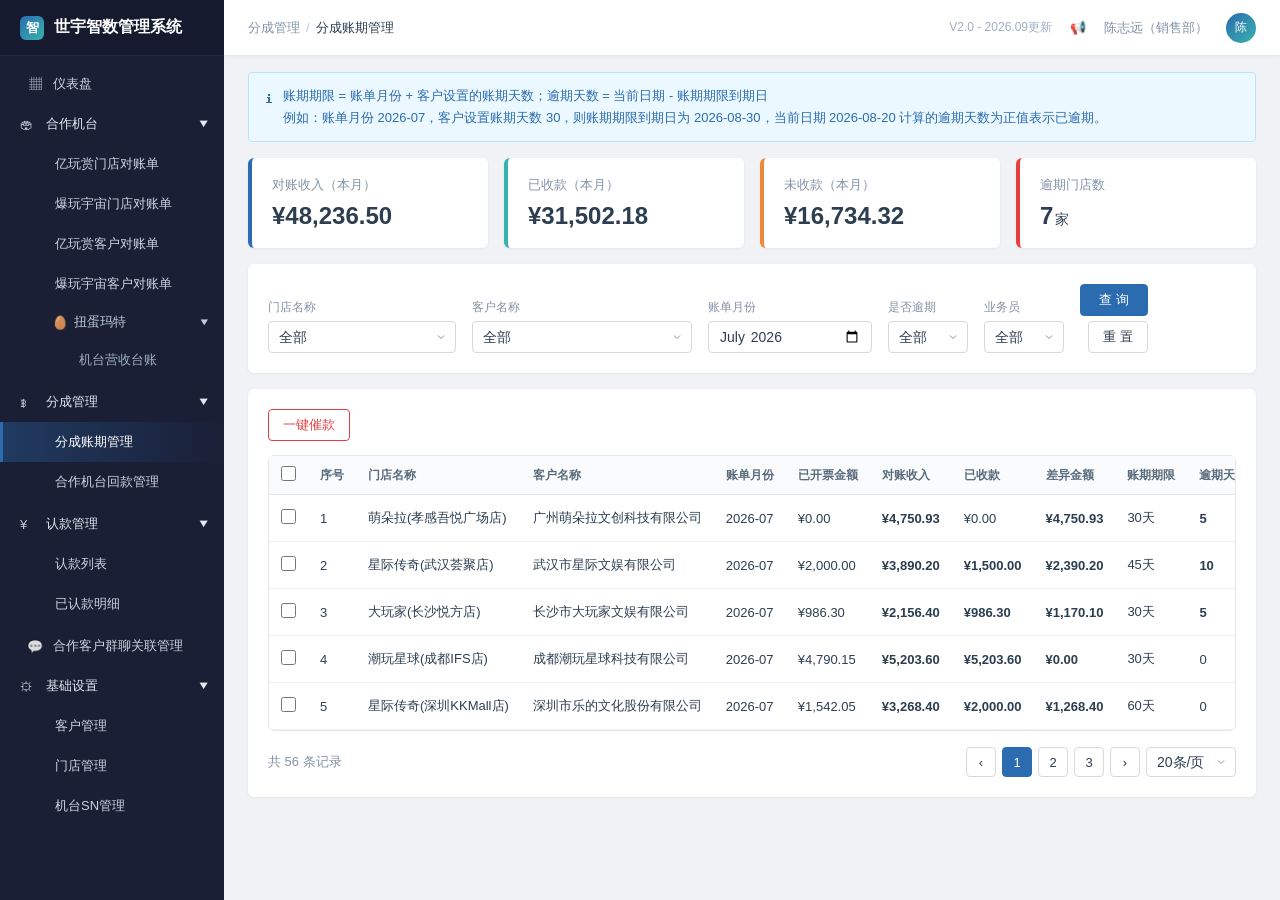
==== zhishu-dev.html @ 20dceb3f "客户列表弹窗增加亿玩赏对账类型选择" ====
<!DOCTYPE html>
<html lang="zh-CN" data-theme="light"><head>
<meta charset="UTF-8">
<meta name="viewport" content="width=device-width, initial-scale=1.0">
<title>世宇智数管理系统</title>
<style>
/* ===== Reset & Base ===== */
*{margin:0;padding:0;box-sizing:border-box;}
html,body{height:100%;}
body{font-family:-apple-system,BlinkMacSystemFont,"Segoe UI","PingFang SC","Hiragino Sans GB","Microsoft YaHei",sans-serif;font-size:14px;color:#2c3e50;background:#f0f2f5;-webkit-font-smoothing:antialiased;}
a{text-decoration:none;color:inherit;}
ul,ol{list-style:none;}
button{font-family:inherit;cursor:pointer;border:none;outline:none;}
input,select,textarea{font-family:inherit;font-size:14px;outline:none;}

/* ===== Layout ===== */
.app{display:flex;height:100vh;overflow:hidden;}
.sidebar{width:224px;background:#1a1f36;color:#a0aec0;display:flex;flex-direction:column;flex-shrink:0;overflow:hidden;}
.main{flex:1;display:flex;flex-direction:column;overflow:hidden;background:#f0f2f5;}

/* ===== Sidebar ===== */
.logo{height:56px;display:flex;align-items:center;padding:0 20px;color:#fff;font-size:16px;font-weight:600;background:#151a2e;border-bottom:1px solid #232a47;}
.logo .dot{width:24px;height:24px;border-radius:6px;background:linear-gradient(135deg,#2b6cb0,#38b2ac);margin-right:10px;display:flex;align-items:center;justify-content:center;font-size:13px;}
.nav{flex:1;overflow-y:auto;padding:8px 0;}
.nav::-webkit-scrollbar{width:6px;}
.nav::-webkit-scrollbar-thumb{background:#2d3556;border-radius:3px;}
.nav-group{margin-bottom:2px;}
.nav-item{display:flex;align-items:center;padding:0 16px 0 24px;height:40px;color:#cbd5e0;font-size:13px;cursor:pointer;border-left:3px solid transparent;transition:all .15s;}
.nav-item:hover{background:#232a47;color:#fff;}
.nav-item.active{background:linear-gradient(90deg,rgba(43,108,176,.35),transparent);color:#fff;border-left-color:#2b6cb0;}
.nav-item .icon{width:16px;margin-right:10px;text-align:center;opacity:.85;}
.nav-parent{display:flex;align-items:center;justify-content:space-between;padding:0 16px 0 20px;height:40px;color:#e2e8f0;font-size:13px;font-weight:500;cursor:pointer;}
.nav-parent:hover{background:#232a47;}
.nav-parent .left{display:flex;align-items:center;}
.nav-parent .icon{width:16px;margin-right:10px;opacity:.85;}
.nav-parent .arrow{font-size:10px;transition:transform .2s;}
.nav-parent.open .arrow{transform:rotate(90deg);}
.nav-sub{overflow:hidden;max-height:0;transition:max-height .25s ease;}
.nav-parent.open + .nav-sub{max-height:400px;}
.nav-sub .nav-item{padding-left:52px;font-size:13px;}
/* 二级子菜单（扭蛋玛特等产品分组） */
.nav-sub-parent{display:flex;align-items:center;justify-content:space-between;padding:0 16px 0 52px;height:36px;color:#c0ccda;font-size:13px;font-weight:500;cursor:pointer;}
.nav-sub-parent:hover{background:#232a47;color:#fff;}
.nav-sub-parent .left{display:flex;align-items:center;}
.nav-sub-parent .icon{width:14px;margin-right:8px;opacity:.85;}
.nav-sub-parent .arrow{font-size:9px;transition:transform .2s;}
.nav-sub-parent.open .arrow{transform:rotate(90deg);}
.nav-sub-sub{overflow:hidden;max-height:0;transition:max-height .25s ease;}
.nav-sub-parent.open + .nav-sub-sub{max-height:300px;}
.nav-sub-sub .nav-item{padding-left:76px;font-size:12.5px;color:#a0aec0;}

/* ===== Main Header ===== */
.header{height:56px;background:#fff;display:flex;align-items:center;justify-content:space-between;padding:0 24px;border-bottom:1px solid #e8e8e8;flex-shrink:0;box-shadow:0 1px 4px rgba(0,0,0,.04);}
.header-left{display:flex;align-items:center;gap:14px;}
.breadcrumb{font-size:13px;color:#8492a6;}
.breadcrumb .sep{margin:0 6px;color:#c0ccda;}
.breadcrumb .cur{color:#2c3e50;font-weight:500;}
.header-right{display:flex;align-items:center;gap:18px;color:#8492a6;font-size:13px;}
.header-right .avatar{width:30px;height:30px;border-radius:50%;background:linear-gradient(135deg,#2b6cb0,#38b2ac);color:#fff;display:flex;align-items:center;justify-content:center;font-size:12px;}

/* ===== Content ===== */
.content{flex:1;overflow-y:auto;padding:16px 24px;}
.content::-webkit-scrollbar{width:8px;height:8px;}
.content::-webkit-scrollbar-thumb{background:#cfd8dc;border-radius:4px;}
.page{display:none;animation:fade .2s ease;}
.page.active{display:block;}
@keyframes fade{from{opacity:0;transform:translateY(6px);}to{opacity:1;transform:none;}}

/* ===== Card ===== */
.card{background:#fff;border-radius:6px;padding:20px;margin-bottom:16px;box-shadow:0 1px 3px rgba(0,0,0,.06);}
.empty-state{padding:80px 20px;text-align:center;color:#909399;}
.empty-state .empty-icon{font-size:48px;margin-bottom:16px;}
.empty-state .empty-title{font-size:18px;font-weight:600;color:#606266;margin-bottom:8px;}
.empty-state .empty-desc{font-size:14px;color:#909399;}
.card-title{font-size:15px;font-weight:600;color:#2c3e50;margin-bottom:14px;display:flex;align-items:center;justify-content:space-between;}

/* ===== Filter Bar ===== */
.filter-bar{display:flex;flex-wrap:wrap;gap:12px 16px;align-items:flex-end;}
.filter-item{display:flex;flex-direction:column;gap:5px;}
.filter-item label{font-size:12px;color:#8492a6;}
.filter-item .ctrl{min-width:140px;}

/* ===== Form Controls ===== */
.input,.select{height:32px;padding:0 10px;border:1px solid #d9d9d9;border-radius:4px;background:#fff;color:#2c3e50;width:100%;transition:border-color .2s;}
.input:focus,.select:focus{border-color:#2b6cb0;box-shadow:0 0 0 2px rgba(43,108,176,.12);}
.select{appearance:none;background-image:url("data:image/svg+xml,%3Csvg xmlns='http://www.w3.org/2000/svg' width='12' height='12' viewBox='0 0 24 24' fill='none' stroke='%238492a6' stroke-width='2'%3E%3Cpath d='M6 9l6 6 6-6'/%3E%3C/svg%3E");background-repeat:no-repeat;background-position:right 8px center;padding-right:26px;}
.input::placeholder{color:#b0bccc;}
.input-sm{height:30px;}

/* ===== Buttons ===== */
.btn{height:32px;padding:0 14px;border-radius:4px;font-size:13px;display:inline-flex;align-items:center;justify-content:center;gap:5px;transition:all .15s;border:1px solid #d9d9d9;background:#fff;color:#2c3e50;white-space:nowrap;}
.btn:hover{color:#2b6cb0;border-color:#2b6cb0;}
.btn-primary{background:#2b6cb0;border-color:#2b6cb0;color:#fff;}
.btn-primary:hover{background:#2563a8;border-color:#2563a8;color:#fff;}
.btn-success{background:#38b2ac;border-color:#38b2ac;color:#fff;}
.btn-success:hover{background:#319795;border-color:#319795;color:#fff;}
.btn-danger{color:#e53e3e;border-color:#e53e3e;background:#fff;}
.btn-danger:hover{background:#e53e3e;color:#fff;}
.btn-link{background:none;border:none;color:#2b6cb0;padding:0 4px;height:auto;font-size:13px;}
.btn-link:hover{color:#2563a8;background:none;}
.btn-text{background:#e6fffa;border:1px solid #b2f5ea;color:#319795;height:24px;padding:0 8px;border-radius:4px;font-size:12px;}
.btn-text:hover{background:#b2f5ea;}
.btn-sm{height:26px;padding:0 10px;font-size:12px;}
.btn-group{display:flex;gap:8px;flex-wrap:wrap;margin-bottom:14px;}
/* 扭蛋玛特机台营收台账工具栏 */
.ndmt-toolbar{display:flex;align-items:center;justify-content:space-between;margin-bottom:14px;}
.ndmt-toolbar-left{display:flex;align-items:center;gap:8px;}
.ndmt-toolbar-right{display:none;}
.ndmt-toolbar .tool-btn{width:36px;height:36px;display:flex;align-items:center;justify-content:center;border:1px solid #dcdfe6;border-radius:4px;background:#fff;color:#606266;cursor:pointer;font-size:16px;transition:all .15s;}
.ndmt-toolbar .tool-btn:hover{border-color:#409eff;color:#409eff;}
.ndmt-toolbar .tool-btn-dark{background:#4a5568;color:#fff;border-color:#4a5568;}
.ndmt-toolbar .tool-btn-dark:hover{background:#2d3748;border-color:#2d3748;color:#fff;}
.ndmt-toolbar .tool-export{height:36px;padding:0 18px;font-size:14px;}
/* 日期范围选择器 */
.date-range-picker{position:relative;}
.drp-inputs{display:flex;align-items:center;gap:0;}
.drp-input{display:flex;align-items:center;gap:6px;height:32px;padding:0 10px;border:1px solid #dcdfe6;border-radius:4px;background:#fff;font-size:13px;color:#606266;min-width:130px;}
.drp-input:first-child{border-right:none;border-radius:4px 0 0 4px;}
.drp-input:last-child{border-radius:0 4px 4px 0;}
.drp-input .drp-icon{font-size:14px;opacity:.7;}
.drp-sep{padding:0 8px;font-size:12px;color:#909399;}
.drp-panel{position:absolute;top:calc(100% + 4px);left:0;z-index:100;display:none;background:#fff;border:1px solid #e4e7ed;border-radius:4px;box-shadow:0 2px 12px rgba(0,0,0,.1);}
.date-range-picker.open .drp-panel{display:flex;}
.drp-shortcuts{width:110px;padding:8px 0;border-right:1px solid #e4e7ed;}
.drp-sc-item{padding:8px 16px;font-size:13px;color:#606266;cursor:pointer;}
.drp-sc-item:hover{background:#ecf5ff;color:#409eff;}
.drp-sc-item.active{background:#409eff;color:#fff;}
.drp-sc-item.custom{background:#409eff;color:#fff;font-weight:500;}
.drp-calendars{display:flex;padding:10px;}
.drp-cal{width:220px;padding:0 8px;}
.drp-cal-header{display:flex;align-items:center;justify-content:space-between;height:32px;font-size:14px;font-weight:600;color:#303133;margin-bottom:6px;}
.drp-arrow{width:24px;height:24px;display:flex;align-items:center;justify-content:center;cursor:pointer;color:#909399;}
.drp-arrow:hover{color:#409eff;}
.drp-weekdays{display:grid;grid-template-columns:repeat(7,1fr);font-size:12px;color:#909399;text-align:center;height:24px;line-height:24px;}
.drp-days{display:grid;grid-template-columns:repeat(7,1fr);gap:2px;}
.drp-day{height:28px;display:flex;align-items:center;justify-content:center;font-size:13px;color:#606266;cursor:pointer;border-radius:2px;}
.drp-day:hover{color:#409eff;}
.drp-day.other{color:#c0c4cc;}
.drp-day.in-range{background:#ecf5ff;color:#409eff;}
.drp-day.start,.drp-day.end{background:#409eff;color:#fff;border-radius:2px;}
.drp-day.start:hover,.drp-day.end:hover{color:#fff;}

/* ===== Table ===== */
.table-wrap{overflow-x:auto;border:1px solid #e8e8e8;border-radius:6px;}
table.data{width:100%;border-collapse:collapse;background:#fff;font-size:13px;min-width:max-content;}
table.data th{background:#fafbfc;color:#5a6c7d;font-weight:600;text-align:left;padding:10px 12px;border-bottom:1px solid #e8e8e8;white-space:nowrap;font-size:12px;position:sticky;top:0;z-index:1;}
table.data td{padding:10px 12px;border-bottom:1px solid #f0f0f0;color:#2c3e50;white-space:nowrap;}
table.data tr:hover td{background:#f7fafc;}
table.data th.center,table.data td.center{text-align:center;}
table.data tfoot td{background:#f7fafc;font-weight:600;border-top:2px solid #e8e8e8;}
.group-row td{background:#edf2f7 !important;font-weight:600;color:#2b6cb0;}

/* ===== Checkbox ===== */
.cb{width:15px;height:15px;accent-color:#2b6cb0;cursor:pointer;}

/* ===== Tags ===== */
.tag{display:inline-flex;align-items:center;padding:1px 8px;border-radius:3px;font-size:12px;line-height:20px;border:1px solid;}
.tag-blue{background:#ebf5fb;border-color:#bee3f8;color:#2b6cb0;}
.tag-green{background:#e6fffa;border-color:#b2f5ea;color:#319795;}
.tag-gray{background:#f7f7f7;border-color:#e0e0e0;color:#8492a6;}
.tag-orange{background:#fffaf0;border-color:#fbd38d;color:#c05621;}
.tag-red{background:#fff5f5;border-color:#fed7d7;color:#e53e3e;}
.tag-purple{background:#faf5ff;border-color:#e9d8fd;color:#805ad5;}
.tag-cyan{background:#e6fffa;border-color:#b2f5ea;color:#0d9488;}

/* ===== Switch ===== */
.switch{position:relative;display:inline-block;width:38px;height:20px;}
.switch input{opacity:0;width:0;height:0;}
.slider{position:absolute;cursor:pointer;inset:0;background:#ccc;transition:.3s;border-radius:20px;}
.slider:before{content:"";position:absolute;height:14px;width:14px;left:3px;top:3px;background:#fff;transition:.3s;border-radius:50%;}
.switch input:checked + .slider{background:#2b6cb0;}
.switch input:checked + .slider:before{transform:translateX(18px);}

/* ===== Pagination ===== */
.pagination{display:flex;align-items:center;justify-content:flex-end;gap:6px;margin-top:16px;flex-wrap:wrap;}
.pagination .info{font-size:13px;color:#8492a6;margin-right:auto;}
.page-btn{min-width:30px;height:30px;padding:0 6px;border:1px solid #d9d9d9;border-radius:4px;background:#fff;color:#2c3e50;font-size:13px;display:inline-flex;align-items:center;justify-content:center;}
.page-btn:hover{border-color:#2b6cb0;color:#2b6cb0;}
.page-btn.active{background:#2b6cb0;border-color:#2b6cb0;color:#fff;}

/* ===== Dropdown Menu ===== */
.dropdown{position:relative;display:inline-block;}
.dropdown-menu{display:none;position:absolute;right:0;top:calc(100% + 4px);background:#fff;border:1px solid #e8e8e8;border-radius:6px;box-shadow:0 6px 16px rgba(0,0,0,.12);min-width:120px;z-index:50;overflow:hidden;}
.dropdown.open .dropdown-menu{display:block;}
.dropdown-menu a{display:block;padding:7px 14px;font-size:13px;color:#2c3e50;white-space:nowrap;}
.dropdown-menu a:hover{background:#f7fafc;color:#2b6cb0;}
.dropdown-toggle{display:inline-flex;align-items:center;gap:3px;color:#2b6cb0;font-size:13px;cursor:pointer;}
.dropdown-toggle:hover{color:#2563a8;}

/* ===== Modal ===== */
.modal-mask{display:none;position:fixed;inset:0;background:rgba(0,0,0,.45);z-index:1000;align-items:flex-start;justify-content:center;padding-top:8vh;}
.modal-mask.open{display:flex;}
.modal{background:#fff;border-radius:8px;width:680px;max-width:92vw;max-height:84vh;display:flex;flex-direction:column;box-shadow:0 12px 40px rgba(0,0,0,.2);}
.modal.lg{width:900px;}
.modal.xl{width:1100px;}
.modal-header{display:flex;align-items:center;justify-content:space-between;padding:16px 20px;border-bottom:1px solid #e8e8e8;}
.modal-title{font-size:16px;font-weight:600;color:#2c3e50;}
.modal-close{font-size:22px;color:#a0aec0;cursor:pointer;line-height:1;background:none;border:none;}
.modal-close:hover{color:#2c3e50;}
.modal-body{padding:20px;overflow-y:auto;flex:1;}
.modal-footer{padding:12px 20px;border-top:1px solid #e8e8e8;display:flex;justify-content:flex-end;gap:10px;}

/* ===== Tips / Alert ===== */
.tips{padding:12px 16px;border-radius:4px;font-size:13px;line-height:1.7;margin-bottom:16px;display:flex;gap:10px;}
.tips .ti{font-size:16px;flex-shrink:0;}
.tips-blue{background:#ebf8ff;border:1px solid #bee3f8;color:#2c6cb0;}
.tips-green{background:#f0fff4;border:1px solid #c6f6d5;color:#276749;}
.tips-orange{background:#fffaf0;border:1px solid #fbd38d;color:#9c4221;}

/* ===== Stat Row / Cards ===== */
.stat-row{display:flex;gap:16px;margin-bottom:16px;flex-wrap:wrap;}
.stat-card{flex:1;min-width:180px;background:#fff;border-radius:6px;padding:18px 20px;box-shadow:0 1px 3px rgba(0,0,0,.06);border-left:4px solid #2b6cb0;}
.stat-card.green{border-left-color:#38b2ac;}
.stat-card.orange{border-left-color:#ed8936;}
.stat-card.red{border-left-color:#e53e3e;}
.stat-card .label{font-size:13px;color:#8492a6;margin-bottom:8px;}
.stat-card .value{font-size:24px;font-weight:700;color:#2c3e50;}
.stat-card .value .unit{font-size:14px;font-weight:400;margin-left:2px;}

/* ===== Tabs ===== */
.tabs{display:flex;gap:0;border-bottom:1px solid #e8e8e8;margin-bottom:16px;}
.tab{padding:8px 20px;font-size:14px;color:#5a6c7d;cursor:pointer;border-bottom:2px solid transparent;}
.tab.active{color:#2b6cb0;border-bottom-color:#2b6cb0;font-weight:500;}
.tab:hover{color:#2b6cb0;}

/* ===== Sub-table (game group) ===== */
.game-block{border:1px solid #e8e8e8;border-radius:6px;margin-bottom:12px;overflow:hidden;}
.game-block-head{background:#f7fafc;padding:8px 14px;font-weight:600;color:#2b6cb0;font-size:13px;border-bottom:1px solid #e8e8e8;}

/* ===== Notice / Import rules ===== */
.notice{background:#f0fff4;border:1px solid #c6f6d5;border-radius:6px;padding:14px 18px;margin-bottom:14px;font-size:13px;line-height:1.9;color:#276749;}
.notice b{color:#22543d;}
.import-rules{background:#fffbf0;border:1px solid #fbd38d;border-radius:6px;padding:12px 16px;margin-bottom:14px;font-size:12.5px;line-height:2;color:#744210;}
.import-rules code{background:#fff8e7;padding:1px 6px;border-radius:3px;color:#975a16;font-family:"SFMono-Regular",Consolas,monospace;}

/* ===== Amount colors ===== */
.amt{font-variant-numeric:tabular-nums;}
.amt-blue{color:#2b6cb0;font-weight:600;}
.amt-green{color:#319795;font-weight:600;}
.amt-red{color:#e53e3e;font-weight:600;}
.amt-gray{color:#a0aec0;}
.readonly-fill{background:#f5f7fa !important;color:#a0aec0;}

/* ===== Placeholder page ===== */
.placeholder{display:flex;flex-direction:column;align-items:center;justify-content:center;height:60vh;color:#a0aec0;}
.placeholder .icon{font-size:48px;margin-bottom:16px;}
.placeholder h3{font-size:18px;color:#5a6c7d;margin-bottom:6px;}

/* ===== NEW badge ===== */
.new-badge{display:inline-block;background:#e53e3e;color:#fff;font-size:9px;padding:0 4px;border-radius:3px;margin-left:4px;line-height:14px;font-weight:600;vertical-align:middle;}

/* ===== Sub form (modal) ===== */
.sub-section-title{font-size:13px;font-weight:600;color:#2c3e50;margin:6px 0 12px;padding-left:8px;border-left:3px solid #2b6cb0;}
.form-row{display:flex;gap:16px;margin-bottom:14px;flex-wrap:wrap;}
.form-row .form-col{flex:1;min-width:200px;}
.form-row .form-col.wide{flex:2;}
.form-label{font-size:13px;color:#5a6c7d;margin-bottom:5px;display:flex;align-items:center;gap:2px;}
.req{color:#e53e3e;}
.dynamic-table-wrap{overflow-x:auto;border:1px solid #e8e8e8;border-radius:6px;margin-bottom:12px;}
.add-row-btn{color:#319795;font-size:13px;cursor:pointer;display:inline-flex;align-items:center;gap:4px;border:1px dashed #319795;padding:3px 10px;border-radius:4px;background:#e6fffa;}
.add-row-btn:hover{background:#b2f5ea;}
.summary-box{background:#f7fafc;border:1px solid #e8e8e8;border-radius:6px;padding:14px 18px;display:flex;gap:32px;flex-wrap:wrap;margin-bottom:14px;}
.summary-item{font-size:13px;}
.summary-item .lbl{color:#8492a6;margin-bottom:4px;}
.summary-item .val{font-size:16px;font-weight:700;}
.highlight-select{border-color:#319795;background:#e6fffa;}
.highlight-option{background:#e6fffa;font-weight:600;}

/* ===== Phase badges (分期标签) ===== */
.phase-badge{display:none !important;}
.phase-online{background:#d1fae5;color:#065f46;}
.phase-opt{background:#fef3c7;color:#92400e;}
.phase-new{background:#dbeafe;color:#1e40af;}
.phase-legend{display:none !important;}
.phase-legend .lg-left{display:flex;align-items:center;gap:18px;flex-wrap:wrap;}
.phase-legend .lg-right{display:flex;align-items:center;gap:8px;flex-shrink:0;}
.phase-legend .lg-title{font-weight:600;color:#2c3e50;}
.phase-legend .lg-item{display:inline-flex;align-items:center;gap:6px;}
.phase-todo{display:none !important;}

/* ===== Detail Modal (机台分成明细) ===== */
.detail-info-bar{background:linear-gradient(135deg,#2b6cb0,#3182ce);color:#fff;padding:16px 20px;border-radius:6px;margin-bottom:16px;display:flex;flex-wrap:wrap;gap:16px 32px;}
.detail-info-bar .info-item{display:flex;flex-direction:column;gap:4px;}
.detail-info-bar .info-item .lbl{font-size:12px;opacity:.8;}
.detail-info-bar .info-item .val{font-size:15px;font-weight:600;}
.detail-stat-row{display:flex;gap:12px;margin-bottom:16px;flex-wrap:wrap;}
.detail-stat-card{flex:1;min-width:140px;background:#fff;border:1px solid #e8e8e8;border-radius:6px;padding:14px 16px;}
.detail-stat-card .ds-label{font-size:12px;color:#8492a6;margin-bottom:6px;}
.detail-stat-card .ds-value{font-size:20px;font-weight:700;color:#2c3e50;}
.detail-stat-card .ds-value .unit{font-size:12px;font-weight:400;color:#8492a6;margin-left:3px;}
.detail-stat-card.primary .ds-value{color:#2b6cb0;}
.detail-stat-card.success .ds-value{color:#319795;}
.detail-toolbar{display:flex;align-items:center;justify-content:space-between;margin-bottom:12px;gap:10px;flex-wrap:wrap;}
.detail-toolbar .left{display:flex;gap:8px;align-items:center;}
.detail-toolbar .right{display:flex;gap:8px;align-items:center;}
.detail-toolbar .search-input{width:200px;}
.btn-refresh{background:#2b6cb0;color:#fff;border-color:#2b6cb0;}
.btn-refresh:hover{background:#2563a8;color:#fff;}
.btn-icon{width:32px;height:32px;padding:0;display:inline-flex;align-items:center;justify-content:center;}
.view-toggle{display:inline-flex;border:1px solid #d9d9d9;border-radius:4px;overflow:hidden;}
.view-toggle button{width:32px;height:30px;background:#fff;border:none;cursor:pointer;font-size:14px;color:#5a6c7d;display:inline-flex;align-items:center;justify-content:center;}
.view-toggle button.active{background:#2b6cb0;color:#fff;}
.btn-edit-green{background:#38b2ac;color:#fff;border:none;border-radius:4px;padding:4px 12px;font-size:12px;cursor:pointer;}
.btn-edit-green:hover{background:#319795;}

/* ===== Edit Modal ===== */
.edit-radio-group{display:flex;gap:20px;margin-bottom:4px;}
.edit-radio-group label{font-size:13px;color:#2c3e50;cursor:pointer;display:flex;align-items:center;gap:5px;}
.edit-preview-table{width:100%;border-collapse:collapse;font-size:12.5px;margin-top:8px;}
.edit-preview-table th{background:#f7fafc;color:#5a6c7d;font-weight:600;padding:8px 10px;border-bottom:1px solid #e8e8e8;text-align:center;}
.edit-preview-table td{padding:8px 10px;border-bottom:1px solid #f0f0f0;text-align:center;}
.edit-preview-table td.before{color:#8492a6;}
.edit-preview-table td.after{color:#2b6cb0;font-weight:600;}
.edit-preview-table td.diff{color:#e53e3e;font-weight:600;}
.edit-preview-table td.diff.positive{color:#319795;}

/* ===== Optimization Note Card (优化调整说明) ===== */
.opt-note-card{position:relative;border-left:4px solid #f59e0b;background:#fffbeb;border-radius:6px;padding:14px 18px 16px;margin-bottom:16px;}
.opt-note-card .opt-note-header{display:flex;align-items:center;justify-content:space-between;margin-bottom:10px;}
.opt-note-card .opt-note-title{font-size:15px;font-weight:700;color:#92400e;display:flex;align-items:center;gap:6px;}
.opt-note-card .opt-note-badge{display:inline-flex;align-items:center;padding:2px 10px;border-radius:4px;font-size:12px;font-weight:600;background:#f59e0b;color:#fff;}
.opt-note-card .opt-note-table{width:100%;border-collapse:collapse;font-size:13px;}
.opt-note-card .opt-note-table th{background:#fef3c7;color:#92400e;font-weight:600;padding:8px 10px;border:1px solid #fde68a;text-align:left;}
.opt-note-card .opt-note-table td{padding:8px 10px;border:1px solid #fde68a;color:#78350f;vertical-align:top;}
.opt-note-card .opt-note-table td.num{width:40px;text-align:center;font-weight:600;}
.opt-note-card .opt-note-table td.item{width:160px;font-weight:700;color:#92400e;}
.opt-note-card .opt-note-table td.before{width:230px;}
.opt-note-card .opt-note-table td.after{width:230px;}
.opt-note-card .opt-note-table td.impact{width:140px;}
.opt-note-card .opt-note-table tr:hover td{background:#fef9c3;}

/* Small optimization note for modals */
.opt-note-small{background:#fffbeb;border:1px solid #fde68a;border-radius:6px;padding:10px 14px;margin-bottom:14px;display:flex;align-items:flex-start;gap:10px;}
.opt-note-small .ons-icon{font-size:16px;flex-shrink:0;}
.opt-note-small .ons-title{font-size:13px;font-weight:700;color:#92400e;margin-bottom:2px;}
.opt-note-small .ons-content{font-size:12.5px;color:#78350f;line-height:1.6;}

/* Phase new hint text */
.phase-new-hint{display:none !important;}

/* ===== Optimization Note Button (优化调整说明按钮) ===== */
.btn-opt-note{height:32px;padding:0 14px;border-radius:4px;font-size:13px;display:inline-flex;align-items:center;gap:6px;transition:all .15s;border:1px solid #f59e0b;background:#fffbeb;color:#92400e;cursor:pointer;white-space:nowrap;margin-left:8px;}
.btn-opt-note:hover{background:#fef3c7;border-color:#d97706;color:#78350f;}
.btn-opt-note .opt-dot{width:7px;height:7px;border-radius:50%;background:#f59e0b;display:inline-block;box-shadow:0 0 0 2px rgba(245,158,11,.25);}
.btn-opt-note .opt-tag{display:none !important;}

/* ===== Optimization Note Modal Table ===== */
.opt-modal-table{width:100%;border-collapse:collapse;font-size:13px;margin-top:4px;}
.opt-modal-table th{background:#2c3e50;color:#fff;font-weight:600;padding:10px 12px;border:1px solid #1e2b3a;text-align:left;}
.opt-modal-table td{padding:10px 12px;border:1px solid #e8e8e8;vertical-align:top;color:#2c3e50;line-height:1.6;}
.opt-modal-table tbody tr:nth-child(even){background:#f7fafc;}
.opt-modal-table tbody tr:hover{background:#eef6ff;}
.opt-modal-table td.num{text-align:center;font-weight:600;width:40px;}
.opt-modal-table td.item{font-weight:700;color:#92400e;width:140px;}
.opt-modal-table td.after{color:#2f855a;font-weight:600;}
.opt-modal-table td.impact{width:130px;}

/* Small edit note button (明细弹窗内) */
.btn-edit-note{display:inline-flex;align-items:center;gap:5px;background:#fffbeb;border:1px solid #f59e0b;color:#92400e;font-size:12.5px;padding:5px 12px;border-radius:4px;cursor:pointer;transition:all .15s;}
.btn-edit-note:hover{background:#fef3c7;border-color:#d97706;color:#78350f;}
.modal.w800{width:1100px;}
.modal.sm{width:460px;}
</style>
</head>
<body>
<div class="app">
  <!-- ============ SIDEBAR ============ -->
  <aside class="sidebar">
    <div class="logo"><span class="dot">智</span>世宇智数管理系统</div>
    <nav class="nav" id="nav">
      <div class="nav-item" data-page="dashboard"><span class="icon">▦</span>仪表盘</div>

      <div class="nav-group">
        <div class="nav-parent open"><span class="left"><span class="icon">🏟</span>合作机台</span><span class="arrow">▶</span></div>
        <div class="nav-sub">
          <div class="nav-item" data-page="p1">亿玩赏门店对账单</div>
          <div class="nav-item" data-page="p2">爆玩宇宙门店对账单</div>
          <div class="nav-item" data-page="p3">亿玩赏客户对账单</div>
          <div class="nav-item" data-page="p_bw_cust">爆玩宇宙客户对账单</div>
          <div class="nav-sub-parent open" onclick="this.classList.toggle('open')"><span class="left"><span class="icon">🥚</span>扭蛋玛特</span><span class="arrow">▶</span></div>
          <div class="nav-sub-sub">
            <div class="nav-item" data-page="p_ndmt_machine">机台营收台账</div>
            <div class="nav-item" data-page="p_ndmt_store" style="display:none;">门店台账</div>
            <div class="nav-item" data-page="p_ndmt_cust" style="display:none;">客户台账</div>
          </div>
        </div>
      </div>

      <div class="nav-group">
        <div class="nav-parent open"><span class="left"><span class="icon">฿</span>分成管理</span><span class="arrow">▶</span></div>
        <div class="nav-sub">
          <div class="nav-item active" data-page="p4">分成账期管理</div>
          <div class="nav-item" data-page="p5">合作机台回款管理</div>
        </div>
      </div>

      <div class="nav-group">
        <div class="nav-parent open"><span class="left"><span class="icon">¥</span>认款管理</span><span class="arrow">▶</span></div>
        <div class="nav-sub">
          <div class="nav-item" data-page="p7">认款列表</div>
          <div class="nav-item" data-page="p7d">已认款明细</div>
        </div>
      </div>

      <div class="nav-item" data-page="p_chat"><span class="icon">💬</span>合作客户群聊关联管理</div>

      <div class="nav-group">
        <div class="nav-parent open"><span class="left"><span class="icon">⚙</span>基础设置</span><span class="arrow">▶</span></div>
        <div class="nav-sub">
          <div class="nav-item" data-page="base_cust">客户管理</div>
          <div class="nav-item" data-page="base_store">门店管理</div>
          <div class="nav-item" data-page="base_sn">机台SN管理</div>
        </div>
      </div>
    </nav>
  </aside>

  <!-- ============ MAIN ============ -->
  <div class="main">
    <header class="header">
      <div class="header-left">
        <div class="breadcrumb" id="breadcrumb"><span>分成管理</span><span class="sep">/</span><span class="cur">分成账期管理<span class="phase-badge phase-online">二期已上线</span></span></div>
      </div>
      <div class="header-right">
        <span style="color:#a0aec0;font-size:12px;">V2.0 - 2026.09更新</span>
        <span>📢</span><span>陈志远（销售部）</span><div class="avatar">陈</div>
      </div>
    </header>
    <div class="phase-legend">
      <div class="lg-left">
        <span class="lg-title">分期标识：</span>
        <span class="lg-item"><span class="phase-badge phase-online">二期已上线</span>已上线运行</span>
        <span class="lg-item"><span class="phase-badge phase-opt">三期</span>本期优化项</span>
        <span class="lg-item"><span class="phase-badge phase-new">三期新增</span>规划新增项</span>
      </div>
      <div class="lg-right" id="optBtnArea"></div>
    </div>
    <div class="content" id="content">

            <!-- ===================== PAGE 1: 亿玩赏门店对账单 ===================== -->
      <div class="page" id="page-p1">
        <div class="card">
          <div class="filter-bar">
            <div class="filter-item" style=""><label>对账月份</label><input type="month" class="input" value="2026-08"></div>
            <div class="filter-item" style=""><label>门店名称</label><select class="select" multiple="" size="1" style="height:32px"><option>星际传奇(深圳KKMall店)</option><option>萌朵拉(孝感吾悦广场店)</option></select></div>
            <div class="filter-item" style=""><label>客户名称</label><select class="select" multiple="" size="1"><option>深圳市乐的文化股份有限公司</option><option>广州萌朵拉文创科技有限公司</option></select></div>
            <div class="filter-item" style=""><label>匹配状态</label><select class="select"><option>全部</option><option>已匹配</option><option>未匹配</option><option>部分匹配</option></select></div>
            <div class="filter-item" style=""><label>是否已核对</label><select class="select"><option>全部</option><option>已核对</option><option>未核对</option></select></div>
            <button class="btn btn-primary" style="">查 询</button><div class="filter-item" style="justify-content: flex-end;"><button class="btn" style="margin-left:8px">重 置</button></div>
          </div>
        </div>

        <!-- Tab切换 -->
        <div class="card" style="padding:0;background:none;box-shadow:none;margin-bottom:0;">
          <div class="tabs" style="background:#fff;padding:0 16px;border-radius:6px 6px 0 0;border:1px solid #e8e8e8;border-bottom:none;margin-bottom:0;">
            <div class="tab active" data-group="storeTab" onclick="switchTab('storeTab',0)">发货对账单<span class="phase-badge phase-online" style="margin-left:6px;">二期已上线</span></div>
            <div class="tab" data-group="storeTab" onclick="switchTab('storeTab',1)">消耗对账单<span class="phase-badge phase-online" style="margin-left:6px;">二期已上线</span></div>
            <div class="tab" data-group="storeTab" onclick="switchTab('storeTab',2)">入库对账单<span class="phase-badge phase-new" style="margin-left:6px;">三期新增</span></div>
            <div class="tab" data-group="storeTab" onclick="switchTab('storeTab',3)">发货(消耗)对账单<span class="phase-badge phase-new" style="margin-left:6px;">三期新增</span></div>
          </div>
        </div>

        <!-- Tab1: 发货对账单 -->
        <div class="tab-pane" data-group="storeTab" style="display:block;">
          <div class="card" style="border-radius:0 0 6px 6px;">
            <div class="btn-group">
              <button class="btn btn-primary" onclick="openModal('modal1')">＋ 生成对账单</button>
              <button class="btn btn-danger">批量删除</button>
            </div>
            <div class="table-wrap">
              <table class="data">
                <thead><tr>
                  <th class="center"><input type="checkbox" class="cb"></th>
                  <th>对账月份</th><th>门店名称</th><th>客户名称</th><th>合作类型</th><th>对账类型</th><th>识别码</th><th>分成对账金额</th><th>发货数量</th><th>是否已认款</th><th>认款金额</th><th>认款详情</th><th>是否已开票</th><th>已开票金额</th><th>发票</th><th class="center">业务员已核对</th><th>操作</th>
                </tr></thead>
                <tbody>
                  <tr>
                    <td class="center"><input type="checkbox" class="cb"></td>
                    <td>2026-08</td><td>星际传奇(深圳KKMall店)</td><td>深圳市乐的文化股份有限公司</td><td><span class="tag tag-blue">亿玩赏</span></td><td><span class="tag tag-green">发货对账</span></td><td>YWS-SZKK-0826</td>
                    <td class="amt amt-blue">¥1,542.05</td><td>328</td><td><span class="tag tag-green">已认款</span></td><td class="amt">¥1,542.05</td><td><span class="btn-link">查看</span></td>
                    <td><span class="tag tag-green">已开票</span></td><td class="amt">¥1,542.05</td><td><span class="btn-link">下载</span></td>
                    <td class="center"><label class="switch"><input type="checkbox" checked=""><span class="slider"></span></label></td>
                    <td><div class="dropdown"><span class="dropdown-toggle">操作 ▾</span><div class="dropdown-menu"><a>生成图片</a><a>查看打印</a><a>查看明细</a><a style="color:#e53e3e">删除</a></div></div></td>
                  </tr>
                  <tr>
                    <td class="center"><input type="checkbox" class="cb"></td>
                    <td>2026-08</td><td>萌朵拉(孝感吾悦广场店)</td><td>广州萌朵拉文创科技有限公司</td><td><span class="tag tag-blue">亿玩赏</span></td><td><span class="tag tag-green">发货对账</span></td><td>YWS-XGWT-0817</td>
                    <td class="amt amt-blue">¥3,268.40</td><td>612</td><td><span class="tag tag-gray">未认款</span></td><td class="amt amt-gray">¥0.00</td><td><span class="btn-link">查看</span></td>
                    <td><span class="tag tag-gray">未开票</span></td><td class="amt amt-gray">¥0.00</td><td><span class="btn-link">—</span></td>
                    <td class="center"><label class="switch"><input type="checkbox"><span class="slider"></span></label></td>
                    <td><div class="dropdown"><span class="dropdown-toggle">操作 ▾</span><div class="dropdown-menu"><a>生成图片</a><a>查看打印</a><a>查看明细</a><a style="color:#e53e3e">删除</a></div></div></td>
                  </tr>
                  <tr>
                    <td class="center"><input type="checkbox" class="cb"></td>
                    <td>2026-08</td><td>星际传奇(武汉荟聚店)</td><td>武汉市星际文娱有限公司</td><td><span class="tag tag-blue">亿玩赏</span></td><td><span class="tag tag-green">发货对账</span></td><td>YWS-WHHJ-0822</td>
                    <td class="amt amt-blue">¥2,105.70</td><td>451</td><td><span class="tag tag-green">已认款</span></td><td class="amt">¥2,105.70</td><td><span class="btn-link">查看</span></td>
                    <td><span class="tag tag-orange">部分开票</span></td><td class="amt">¥1,200.00</td><td><span class="btn-link">下载</span></td>
                    <td class="center"><label class="switch"><input type="checkbox" checked=""><span class="slider"></span></label></td>
                    <td><div class="dropdown"><span class="dropdown-toggle">操作 ▾</span><div class="dropdown-menu"><a>生成图片</a><a>查看打印</a><a>查看明细</a><a style="color:#e53e3e">删除</a></div></div></td>
                  </tr>
                  <tr>
                    <td class="center"><input type="checkbox" class="cb"></td>
                    <td>2026-08</td><td>大玩家(长沙悦方店)</td><td>长沙市大玩家文娱有限公司</td><td><span class="tag tag-blue">亿玩赏</span></td><td><span class="tag tag-green">发货对账</span></td><td>YWS-CSYF-0831</td>
                    <td class="amt amt-blue">¥986.30</td><td>198</td><td><span class="tag tag-gray">未认款</span></td><td class="amt amt-gray">¥0.00</td><td><span class="btn-link">查看</span></td>
                    <td><span class="tag tag-gray">未开票</span></td><td class="amt amt-gray">¥0.00</td><td><span class="btn-link">—</span></td>
                    <td class="center"><label class="switch"><input type="checkbox"><span class="slider"></span></label></td>
                    <td><div class="dropdown"><span class="dropdown-toggle">操作 ▾</span><div class="dropdown-menu"><a>生成图片</a><a>查看打印</a><a>查看明细</a><a style="color:#e53e3e">删除</a></div></div></td>
                  </tr>
                  <tr>
                    <td class="center"><input type="checkbox" class="cb"></td>
                    <td>2026-08</td><td>潮玩星球(成都IFS店)</td><td>成都潮玩星球科技有限公司</td><td><span class="tag tag-blue">亿玩赏</span></td><td><span class="tag tag-green">发货对账</span></td><td>YWS-CDIFS-0825</td>
                    <td class="amt amt-blue">¥4,790.15</td><td>905</td><td><span class="tag tag-green">已认款</span></td><td class="amt">¥4,790.15</td><td><span class="btn-link">查看</span></td>
                    <td><span class="tag tag-green">已开票</span></td><td class="amt">¥4,790.15</td><td><span class="btn-link">下载</span></td>
                    <td class="center"><label class="switch"><input type="checkbox" checked=""><span class="slider"></span></label></td>
                    <td><div class="dropdown"><span class="dropdown-toggle">操作 ▾</span><div class="dropdown-menu"><a>生成图片</a><a>查看打印</a><a>查看明细</a><a style="color:#e53e3e">删除</a></div></div></td>
                  </tr>
                </tbody>
              </table>
            </div>
            <div class="pagination">
              <span class="info">共 128 条记录</span>
              <button class="page-btn">‹</button>
              <button class="page-btn active">1</button><button class="page-btn">2</button><button class="page-btn">3</button><button class="page-btn">4</button>
              <button class="page-btn">›</button>
              <select class="select" style="height:30px;width:90px"><option>20条/页</option><option>50条/页</option></select>
            </div>
          </div>
        </div>

        <!-- Tab2: 消耗对账单 -->
        <div class="tab-pane" data-group="storeTab" style="display:none;">
          <div class="card" style="border-radius:0 0 6px 6px;">
            <div class="btn-group">
              <button class="btn btn-primary" onclick="openModal('modal1')">＋ 生成对账单</button>
              <button class="btn btn-danger">批量删除</button>
            </div>
            <div class="table-wrap">
              <table class="data">
                <thead><tr>
                  <th class="center"><input type="checkbox" class="cb"></th>
                  <th>对账月份</th><th>门店名称</th><th>客户名称</th><th>合作类型</th><th>对账类型</th><th>识别码</th><th>总发货金额</th><th>总发货数量</th><th>总消耗金额</th><th>总消耗数量</th><th>剩余库存</th><th>是否已认款</th><th>认款金额</th><th>认款详情</th><th>是否已开票</th><th>已开票金额</th><th>发票</th><th class="center">业务员已核对</th><th>操作</th>
                </tr></thead>
                <tbody>
                  <tr>
                    <td class="center"><input type="checkbox" class="cb"></td>
                    <td>2026-08</td><td>星际传奇(深圳KKMall店)</td><td>深圳市乐的文化股份有限公司</td><td><span class="tag tag-blue">亿玩赏</span></td><td><span class="tag tag-cyan">消耗对账</span></td><td>YWS-XH-SZKK-08</td>
                    <td class="amt amt-blue">¥1,542.05</td><td>328</td><td class="amt amt-green">¥1,298.40</td><td>276</td><td class="amt" style="color:#dd6b20">52</td>
                    <td><span class="tag tag-green">已认款</span></td><td class="amt">¥1,298.40</td><td><span class="btn-link">查看</span></td>
                    <td><span class="tag tag-green">已开票</span></td><td class="amt">¥1,298.40</td><td><span class="btn-link">下载</span></td>
                    <td class="center"><label class="switch"><input type="checkbox" checked=""><span class="slider"></span></label></td>
                    <td><div class="dropdown"><span class="dropdown-toggle">操作 ▾</span><div class="dropdown-menu"><a>生成图片</a><a>查看打印</a><a>查看明细</a><a style="color:#e53e3e">删除</a></div></div></td>
                  </tr>
                  <tr>
                    <td class="center"><input type="checkbox" class="cb"></td>
                    <td>2026-08</td><td>萌朵拉(孝感吾悦广场店)</td><td>广州萌朵拉文创科技有限公司</td><td><span class="tag tag-blue">亿玩赏</span></td><td><span class="tag tag-cyan">消耗对账</span></td><td>YWS-XH-XGWT-08</td>
                    <td class="amt amt-blue">¥3,268.40</td><td>612</td><td class="amt amt-green">¥2,890.60</td><td>541</td><td class="amt" style="color:#dd6b20">71</td>
                    <td><span class="tag tag-gray">未认款</span></td><td class="amt amt-gray">¥0.00</td><td><span class="btn-link">查看</span></td>
                    <td><span class="tag tag-gray">未开票</span></td><td class="amt amt-gray">¥0.00</td><td><span class="btn-link">—</span></td>
                    <td class="center"><label class="switch"><input type="checkbox"><span class="slider"></span></label></td>
                    <td><div class="dropdown"><span class="dropdown-toggle">操作 ▾</span><div class="dropdown-menu"><a>生成图片</a><a>查看打印</a><a>查看明细</a><a style="color:#e53e3e">删除</a></div></div></td>
                  </tr>
                  <tr>
                    <td class="center"><input type="checkbox" class="cb"></td>
                    <td>2026-08</td><td>星际传奇(武汉荟聚店)</td><td>武汉市星际文娱有限公司</td><td><span class="tag tag-blue">亿玩赏</span></td><td><span class="tag tag-cyan">消耗对账</span></td><td>YWS-XH-WHHJ-08</td>
                    <td class="amt amt-blue">¥2,105.70</td><td>451</td><td class="amt amt-green">¥1,820.30</td><td>390</td><td class="amt" style="color:#dd6b20">61</td>
                    <td><span class="tag tag-green">已认款</span></td><td class="amt">¥1,820.30</td><td><span class="btn-link">查看</span></td>
                    <td><span class="tag tag-orange">部分开票</span></td><td class="amt">¥1,000.00</td><td><span class="btn-link">下载</span></td>
                    <td class="center"><label class="switch"><input type="checkbox" checked=""><span class="slider"></span></label></td>
                    <td><div class="dropdown"><span class="dropdown-toggle">操作 ▾</span><div class="dropdown-menu"><a>生成图片</a><a>查看打印</a><a>查看明细</a><a style="color:#e53e3e">删除</a></div></div></td>
                  </tr>
                  <tr>
                    <td class="center"><input type="checkbox" class="cb"></td>
                    <td>2026-08</td><td>潮玩星球(成都IFS店)</td><td>成都潮玩星球科技有限公司</td><td><span class="tag tag-blue">亿玩赏</span></td><td><span class="tag tag-cyan">消耗对账</span></td><td>YWS-XH-CDIFS-08</td>
                    <td class="amt amt-blue">¥4,790.15</td><td>905</td><td class="amt amt-green">¥4,120.80</td><td>778</td><td class="amt" style="color:#dd6b20">127</td>
                    <td><span class="tag tag-green">已认款</span></td><td class="amt">¥4,120.80</td><td><span class="btn-link">查看</span></td>
                    <td><span class="tag tag-green">已开票</span></td><td class="amt">¥4,120.80</td><td><span class="btn-link">下载</span></td>
                    <td class="center"><label class="switch"><input type="checkbox" checked=""><span class="slider"></span></label></td>
                    <td><div class="dropdown"><span class="dropdown-toggle">操作 ▾</span><div class="dropdown-menu"><a>生成图片</a><a>查看打印</a><a>查看明细</a><a style="color:#e53e3e">删除</a></div></div></td>
                  </tr>
                </tbody>
              </table>
            </div>
            <div class="pagination">
              <span class="info">共 108 条记录</span>
              <button class="page-btn">‹</button>
              <button class="page-btn active">1</button><button class="page-btn">2</button><button class="page-btn">3</button>
              <button class="page-btn">›</button>
              <select class="select" style="height:30px;width:90px"><option>20条/页</option><option>50条/页</option></select>
            </div>
          </div>
        </div>

        <!-- Tab3: 入库对账单 -->
        <div class="tab-pane" data-group="storeTab" style="display:none;">
          <div class="card" style="border-radius:0 0 6px 6px;">
            <div class="btn-group">
              <button class="btn btn-primary" onclick="openModal('modal1')">＋ 生成对账单</button>
              <button class="btn btn-danger">批量删除</button>
              <div class="tips tips-blue" style="margin-left:auto;margin-bottom:0;padding:6px 12px;font-size:12px;display:none;">
                <span class="ti">ℹ</span>
                <span>三期新增功能：入库对账用于核对客户入库数据与我方发货数据的差异</span>
              </div>
            </div>
            <div class="table-wrap">
              <table class="data">
                <thead><tr>
                  <th class="center"><input type="checkbox" class="cb"></th>
                  <th>对账月份</th>
                  <th>门店名称</th>
                  <th>客户名称</th>
                  <th>合作类型</th>
                  <th>对账类型</th>
                  <th>入库金额</th>
                  <th>调拨下月金额</th>
                  <th>调拨到当月金额</th>
                  <th>结算金额</th>
                  <th>匹配状态</th>
                  <th class="center">业务员已核对</th>
                  <th>操作</th>
                </tr></thead>
                <tbody>
                  <tr>
                    <td class="center"><input type="checkbox" class="cb"></td>
                    <td>2026-08</td>
                    <td>星际传奇(深圳KKMall店)</td>
                    <td>深圳市乐的文化股份有限公司</td>
                    <td><span class="tag tag-blue">亿玩赏</span></td>
                    <td><span class="tag tag-purple">入库对账</span></td>
                    <td class="amt amt-blue">¥1,542.05</td>
                    <td class="amt">¥200.00</td>
                    <td class="amt">¥100.00</td>
                    <td class="amt amt-green">¥1,442.05</td>
                    <td><span class="tag tag-green">已匹配</span></td>
                    <td class="center"><label class="switch"><input type="checkbox" checked=""><span class="slider"></span></label></td>
                    <td>
                      <span class="btn-link" onclick="openInboundDetailModal('星际传奇(深圳KKMall店)', '2026-08')">查看明细</span>
                      <span class="btn-link" style="color:#e53e3e;margin-left:8px;">删除</span>
                    </td>
                  </tr>
                  <tr>
                    <td class="center"><input type="checkbox" class="cb"></td>
                    <td>2026-08</td>
                    <td>萌朵拉(孝感吾悦广场店)</td>
                    <td>广州萌朵拉文创科技有限公司</td>
                    <td><span class="tag tag-blue">亿玩赏</span></td>
                    <td><span class="tag tag-purple">入库对账</span></td>
                    <td class="amt amt-blue">¥3,268.40</td>
                    <td class="amt">¥350.00</td>
                    <td class="amt">¥180.00</td>
                    <td class="amt amt-green">¥3,098.40</td>
                    <td><span class="tag tag-orange">部分匹配</span></td>
                    <td class="center"><label class="switch"><input type="checkbox"><span class="slider"></span></label></td>
                    <td>
                      <span class="btn-link" onclick="openInboundDetailModal('萌朵拉(孝感吾悦广场店)', '2026-08')">查看明细</span>
                      <span class="btn-link" style="color:#e53e3e;margin-left:8px;">删除</span>
                    </td>
                  </tr>
                  <tr>
                    <td class="center"><input type="checkbox" class="cb"></td>
                    <td>2026-08</td>
                    <td>星际传奇(武汉荟聚店)</td>
                    <td>武汉市星际文娱有限公司</td>
                    <td><span class="tag tag-blue">亿玩赏</span></td>
                    <td><span class="tag tag-purple">入库对账</span></td>
                    <td class="amt amt-blue">¥2,105.70</td>
                    <td class="amt">¥150.00</td>
                    <td class="amt">¥80.00</td>
                    <td class="amt amt-green">¥2,035.70</td>
                    <td><span class="tag tag-green">已匹配</span></td>
                    <td class="center"><label class="switch"><input type="checkbox" checked=""><span class="slider"></span></label></td>
                    <td>
                      <span class="btn-link" onclick="openInboundDetailModal('星际传奇(武汉荟聚店)', '2026-08')">查看明细</span>
                      <span class="btn-link" style="color:#e53e3e;margin-left:8px;">删除</span>
                    </td>
                  </tr>
                  <tr>
                    <td class="center"><input type="checkbox" class="cb"></td>
                    <td>2026-08</td>
                    <td>大玩家(长沙悦方店)</td>
                    <td>长沙市大玩家文娱有限公司</td>
                    <td><span class="tag tag-blue">亿玩赏</span></td>
                    <td><span class="tag tag-purple">入库对账</span></td>
                    <td class="amt amt-blue">¥986.30</td>
                    <td class="amt">¥100.00</td>
                    <td class="amt">¥50.00</td>
                    <td class="amt amt-green">¥936.30</td>
                    <td><span class="tag tag-gray">未匹配</span></td>
                    <td class="center"><label class="switch"><input type="checkbox"><span class="slider"></span></label></td>
                    <td>
                      <span class="btn-link" onclick="openInboundDetailModal('大玩家(长沙悦方店)', '2026-08')">查看明细</span>
                      <span class="btn-link" style="color:#e53e3e;margin-left:8px;">删除</span>
                    </td>
                  </tr>
                  <tr>
                    <td class="center"><input type="checkbox" class="cb"></td>
                    <td>2026-08</td>
                    <td>潮玩星球(成都IFS店)</td>
                    <td>成都潮玩星球科技有限公司</td>
                    <td><span class="tag tag-blue">亿玩赏</span></td>
                    <td><span class="tag tag-purple">入库对账</span></td>
                    <td class="amt amt-blue">¥4,790.15</td>
                    <td class="amt">¥500.00</td>
                    <td class="amt">¥280.00</td>
                    <td class="amt amt-green">¥4,570.15</td>
                    <td><span class="tag tag-orange">部分匹配</span></td>
                    <td class="center"><label class="switch"><input type="checkbox"><span class="slider"></span></label></td>
                    <td>
                      <span class="btn-link" onclick="openInboundDetailModal('潮玩星球(成都IFS店)', '2026-08')">查看明细</span>
                      <span class="btn-link" style="color:#e53e3e;margin-left:8px;">删除</span>
                    </td>
                  </tr>
                </tbody>
              </table>
            </div>
            <div class="pagination">
              <span class="info">共 56 条记录</span>
              <button class="page-btn">‹</button>
              <button class="page-btn active">1</button><button class="page-btn">2</button><button class="page-btn">3</button>
              <button class="page-btn">›</button>
              <select class="select" style="height:30px;width:90px"><option>20条/页</option><option>50条/页</option></select>
            </div>
          </div>
        </div>

        <!-- Tab4: 发货(消耗)对账单 -->
        <div class="tab-pane" data-group="storeTab" style="display:none;">
          <div class="card" style="border-radius:0 0 6px 6px;">
            <div class="btn-group">
              <button class="btn btn-primary" onclick="openModal('modal1')">＋ 生成对账单</button>
              <button class="btn btn-danger">批量删除</button>
              <div class="tips tips-blue" style="margin-left:auto;margin-bottom:0;padding:6px 12px;font-size:12px;display:none;">
                <span class="ti">ℹ</span>
                <span>三期新增功能：有消耗全发货对账针对有消耗记录但未生成发货对账单的门店</span>
              </div>
            </div>
            <div class="table-wrap">
              <table class="data">
                <thead><tr>
                  <th class="center"><input type="checkbox" class="cb"></th>
                  <th>对账月份</th><th>门店名称</th><th>客户名称</th><th>合作类型</th><th>对账类型</th><th>识别码</th><th>消耗金额</th><th>消耗数量</th><th>应发货金额</th><th>是否已认款</th><th>认款金额</th><th>是否已开票</th><th>已开票金额</th><th class="center">业务员已核对</th><th>操作</th>
                </tr></thead>
                <tbody>
                  <tr>
                    <td class="center"><input type="checkbox" class="cb"></td>
                    <td>2026-08</td><td>星际传奇(深圳KKMall店)</td><td>深圳市乐的文化股份有限公司</td><td><span class="tag tag-blue">亿玩赏</span></td><td><span class="tag tag-orange">有消耗全发货对账</span></td><td>YWS-QFH-SZKK-08</td>
                    <td class="amt amt-green">¥1,298.40</td><td>276</td><td class="amt amt-blue">¥1,542.05</td>
                    <td><span class="tag tag-gray">未认款</span></td><td class="amt amt-gray">¥0.00</td>
                    <td><span class="tag tag-gray">未开票</span></td><td class="amt amt-gray">¥0.00</td>
                    <td class="center"><label class="switch"><input type="checkbox"><span class="slider"></span></label></td>
                    <td><div class="dropdown"><span class="dropdown-toggle">操作 ▾</span><div class="dropdown-menu"><a>生成图片</a><a>查看明细</a><a style="color:#e53e3e">删除</a></div></div></td>
                  </tr>
                  <tr>
                    <td class="center"><input type="checkbox" class="cb"></td>
                    <td>2026-08</td><td>萌朵拉(孝感吾悦广场店)</td><td>广州萌朵拉文创科技有限公司</td><td><span class="tag tag-blue">亿玩赏</span></td><td><span class="tag tag-orange">有消耗全发货对账</span></td><td>YWS-QFH-XGWT-08</td>
                    <td class="amt amt-green">¥2,890.60</td><td>541</td><td class="amt amt-blue">¥3,268.40</td>
                    <td><span class="tag tag-gray">未认款</span></td><td class="amt amt-gray">¥0.00</td>
                    <td><span class="tag tag-gray">未开票</span></td><td class="amt amt-gray">¥0.00</td>
                    <td class="center"><label class="switch"><input type="checkbox"><span class="slider"></span></label></td>
                    <td><div class="dropdown"><span class="dropdown-toggle">操作 ▾</span><div class="dropdown-menu"><a>生成图片</a><a>查看明细</a><a style="color:#e53e3e">删除</a></div></div></td>
                  </tr>
                  <tr>
                    <td class="center"><input type="checkbox" class="cb"></td>
                    <td>2026-08</td><td>大玩家(长沙悦方店)</td><td>长沙市大玩家文娱有限公司</td><td><span class="tag tag-blue">亿玩赏</span></td><td><span class="tag tag-orange">有消耗全发货对账</span></td><td>YWS-QFH-CSYF-08</td>
                    <td class="amt amt-green">¥820.50</td><td>165</td><td class="amt amt-blue">¥986.30</td>
                    <td><span class="tag tag-gray">未认款</span></td><td class="amt amt-gray">¥0.00</td>
                    <td><span class="tag tag-gray">未开票</span></td><td class="amt amt-gray">¥0.00</td>
                    <td class="center"><label class="switch"><input type="checkbox"><span class="slider"></span></label></td>
                    <td><div class="dropdown"><span class="dropdown-toggle">操作 ▾</span><div class="dropdown-menu"><a>生成图片</a><a>查看明细</a><a style="color:#e53e3e">删除</a></div></div></td>
                  </tr>
                </tbody>
              </table>
            </div>
            <div class="pagination">
              <span class="info">共 12 条记录</span>
              <button class="page-btn active">1</button><button class="page-btn">2</button>
              <select class="select" style="height:30px;width:90px"><option>20条/页</option></select>
            </div>
          </div>
        </div>
      </div>
      <!-- ===================== PAGE 3: 亿玩赏客户对账单 ===================== -->
      <div class="page" id="page-p3">
        <div class="card">
          <div class="filter-bar">
            <div class="filter-item" style=""><label>对账月份</label><input type="month" class="input" value="2026-08"></div>
            <div class="filter-item" style=""><label>客户名称</label><select class="select"><option>全部</option><option>深圳市乐的文化股份有限公司</option><option>广州萌朵拉文创科技有限公司</option></select></div>
            <div class="filter-item" style=""><label>匹配状态</label><select class="select"><option>全部</option><option>已匹配</option><option>未匹配</option><option>部分匹配</option></select></div>
            <div class="filter-item" style=""><label>是否已认款</label><select class="select"><option>全部</option><option>已认款</option><option>未认款</option></select></div>
            <button class="btn btn-primary" style="">查 询</button><div class="filter-item" style="justify-content: flex-end;"><button class="btn" style="margin-left:8px">重 置</button></div>
          </div>
        </div>

        <!-- Tab切换 -->
        <div class="card" style="padding:0;background:none;box-shadow:none;margin-bottom:0;">
          <div class="tabs" style="background:#fff;padding:0 16px;border-radius:6px 6px 0 0;border:1px solid #e8e8e8;border-bottom:none;margin-bottom:0;">
            <div class="tab active" data-group="custTab" onclick="switchTab('custTab',0)">发货对账单<span class="phase-badge phase-online" style="margin-left:6px;">二期已上线</span></div>
            <div class="tab" data-group="custTab" onclick="switchTab('custTab',1)">消耗对账单<span class="phase-badge phase-online" style="margin-left:6px;">二期已上线</span></div>
            <div class="tab" data-group="custTab" onclick="switchTab('custTab',2)">入库对账单<span class="phase-badge phase-new" style="margin-left:6px;">三期新增</span></div>
            <div class="tab" data-group="custTab" onclick="switchTab('custTab',3)">发货(消耗)对账单<span class="phase-badge phase-new" style="margin-left:6px;">三期新增</span></div>
          </div>
        </div>

        <!-- Tab1: 客户发货对账单 -->
        <div class="tab-pane" data-group="custTab" style="display:block;">
          <div class="card" style="border-radius:0 0 6px 6px;">
            <div class="btn-group"><button class="btn btn-primary" onclick="openModal('modal1')">＋ 生成对账单</button></div>
            <div class="table-wrap">
              <table class="data">
                <thead><tr><th>对账月份</th><th>客户名称</th><th>合作类型</th><th>对账类型</th><th>识别码</th><th>分成对账金额</th><th>发货数量</th><th>是否已认款</th><th>认款金额</th><th>是否已开票</th><th>操作</th></tr></thead>
                <tbody>
                  <tr><td>2026-08</td><td>深圳市乐的文化股份有限公司</td><td><span class="tag tag-blue">亿玩赏</span></td><td><span class="tag tag-green">发货对账</span></td><td>YWS-LE-2026-08</td><td class="amt amt-blue">¥2,117.02</td><td>451</td><td><span class="tag tag-green">已认款</span></td><td class="amt">¥2,117.02</td><td><span class="tag tag-green">已开票</span></td><td><div class="dropdown"><span class="dropdown-toggle">操作 ▾</span><div class="dropdown-menu"><a>生成图片</a><a>查看明细</a><a style="color:#e53e3e">删除</a></div></div></td></tr>
                  <tr><td>2026-08</td><td>广州萌朵拉文创科技有限公司</td><td><span class="tag tag-blue">亿玩赏</span></td><td><span class="tag tag-green">发货对账</span></td><td>YWS-MD-2026-08</td><td class="amt amt-blue">¥1,164.50</td><td>248</td><td><span class="tag tag-gray">未认款</span></td><td class="amt amt-gray">¥0.00</td><td><span class="tag tag-gray">未开票</span></td><td><div class="dropdown"><span class="dropdown-toggle">操作 ▾</span><div class="dropdown-menu"><a>生成图片</a><a>查看明细</a><a style="color:#e53e3e">删除</a></div></div></td></tr>
                  <tr><td>2026-08</td><td>武汉市星际文娱有限公司</td><td><span class="tag tag-blue">亿玩赏</span></td><td><span class="tag tag-green">发货对账</span></td><td>YWS-XJ-2026-08</td><td class="amt amt-blue">¥2,105.70</td><td>451</td><td><span class="tag tag-green">已认款</span></td><td class="amt">¥2,105.70</td><td><span class="tag tag-orange">部分开票</span></td><td><div class="dropdown"><span class="dropdown-toggle">操作 ▾</span><div class="dropdown-menu"><a>生成图片</a><a>查看明细</a><a style="color:#e53e3e">删除</a></div></div></td></tr>
                </tbody>
              </table>
            </div>
            <div class="pagination"><span class="info">共 32 条记录</span><button class="page-btn active">1</button><button class="page-btn">2</button><select class="select" style="height:30px;width:90px"><option>20条/页</option></select></div>
          </div>
        </div>

        <!-- Tab2: 客户消耗对账单 -->
        <div class="tab-pane" data-group="custTab" style="display:none;">
          <div class="card" style="border-radius:0 0 6px 6px;">
            <div class="btn-group"><button class="btn btn-primary" onclick="openModal('modal1')">＋ 生成对账单</button></div>
            <div class="table-wrap">
              <table class="data">
                <thead><tr><th>对账月份</th><th>客户名称</th><th>识别码</th><th>总发货金额</th><th>总消耗金额</th><th>剩余库存</th><th>是否已认款</th><th>是否已开票</th><th>操作</th></tr></thead>
                <tbody>
                  <tr><td>2026-08</td><td>深圳市乐的文化股份有限公司</td><td>YWS-XH-LE-2026-08</td><td class="amt amt-blue">¥2,117.02</td><td class="amt amt-green">¥1,890.30</td><td style="color:#dd6b20">51</td><td><span class="tag tag-green">已认款</span></td><td><span class="tag tag-green">已开票</span></td><td><div class="dropdown"><span class="dropdown-toggle">操作 ▾</span><div class="dropdown-menu"><a>生成图片</a><a>查看明细</a><a style="color:#e53e3e">删除</a></div></div></td></tr>
                  <tr><td>2026-08</td><td>广州萌朵拉文创科技有限公司</td><td>YWS-XH-MD-2026-08</td><td class="amt amt-blue">¥1,164.50</td><td class="amt amt-green">¥1,020.00</td><td style="color:#dd6b20">38</td><td><span class="tag tag-gray">未认款</span></td><td><span class="tag tag-gray">未开票</span></td><td><div class="dropdown"><span class="dropdown-toggle">操作 ▾</span><div class="dropdown-menu"><a>生成图片</a><a>查看明细</a><a style="color:#e53e3e">删除</a></div></div></td></tr>
                  <tr><td>2026-08</td><td>武汉市星际文娱有限公司</td><td>YWS-XH-XJ-2026-08</td><td class="amt amt-blue">¥2,105.70</td><td class="amt amt-green">¥1,820.30</td><td style="color:#dd6b20">61</td><td><span class="tag tag-green">已认款</span></td><td><span class="tag tag-orange">部分开票</span></td><td><div class="dropdown"><span class="dropdown-toggle">操作 ▾</span><div class="dropdown-menu"><a>生成图片</a><a>查看明细</a><a style="color:#e53e3e">删除</a></div></div></td></tr>
                </tbody>
              </table>
            </div>
            <div class="pagination"><span class="info">共 28 条记录</span><button class="page-btn active">1</button><button class="page-btn">2</button><select class="select" style="height:30px;width:90px"><option>20条/页</option></select></div>
          </div>
        </div>

        <!-- Tab3: 客户入库对账单（客户级汇总数据） -->
        <div class="tab-pane" data-group="custTab" style="display:none;">
          <div class="card" style="border-radius:0 0 6px 6px;">
            <div class="btn-group">
              <button class="btn btn-primary" onclick="openModal('modal1')">＋ 生成对账单</button>
              <div class="tips tips-blue" style="margin-left:auto;margin-bottom:0;padding:6px 12px;font-size:12px;display:none;">
                <span class="ti">ℹ</span>
                <span>三期新增：客户级入库对账汇总，含折扣计算</span>
              </div>
            </div>
            <div class="table-wrap">
              <table class="data">
                <thead><tr>
                  <th>对账月份</th>
                  <th>客户名称</th>
                  <th>发货金额</th>
                  <th>下单门店数</th>
                  <th>单店平均</th>
                  <th>折扣点</th>
                  <th>折扣金额</th>
                  <th>最终结算金额</th>
                  <th>匹配状态</th>
                  <th>操作</th>
                </tr></thead>
                <tbody>
                  <tr>
                    <td>2026-08</td>
                    <td>深圳市乐的文化股份有限公司</td>
                    <td class="amt amt-blue">¥12,580.50</td>
                    <td>8</td>
                    <td class="amt">¥1,572.56</td>
                    <td class="amt" style="color:#dd6b20">5%</td>
                    <td class="amt amt-red">¥629.03</td>
                    <td class="amt amt-green">¥11,951.47</td>
                    <td><span class="tag tag-green">已匹配</span></td>
                    <td><div class="dropdown"><span class="dropdown-toggle">操作 ▾</span><div class="dropdown-menu"><a>查看明细</a><a>导出</a></div></div></td>
                  </tr>
                  <tr>
                    <td>2026-08</td>
                    <td>广州萌朵拉文创科技有限公司</td>
                    <td class="amt amt-blue">¥8,960.30</td>
                    <td>5</td>
                    <td class="amt">¥1,792.06</td>
                    <td class="amt" style="color:#dd6b20">3%</td>
                    <td class="amt amt-red">¥268.81</td>
                    <td class="amt amt-green">¥8,691.49</td>
                    <td><span class="tag tag-orange">部分匹配</span></td>
                    <td><div class="dropdown"><span class="dropdown-toggle">操作 ▾</span><div class="dropdown-menu"><a>查看明细</a><a>导出</a></div></div></td>
                  </tr>
                  <tr>
                    <td>2026-08</td>
                    <td>武汉市星际文娱有限公司</td>
                    <td class="amt amt-blue">¥6,540.20</td>
                    <td>4</td>
                    <td class="amt">¥1,635.05</td>
                    <td class="amt" style="color:#dd6b20">4%</td>
                    <td class="amt amt-red">¥261.61</td>
                    <td class="amt amt-green">¥6,278.59</td>
                    <td><span class="tag tag-green">已匹配</span></td>
                    <td><div class="dropdown"><span class="dropdown-toggle">操作 ▾</span><div class="dropdown-menu"><a>查看明细</a><a>导出</a></div></div></td>
                  </tr>
                  <tr>
                    <td>2026-08</td>
                    <td>成都潮玩星球科技有限公司</td>
                    <td class="amt amt-blue">¥4,790.15</td>
                    <td>3</td>
                    <td class="amt">¥1,596.72</td>
                    <td class="amt" style="color:#dd6b20">2%</td>
                    <td class="amt amt-red">¥95.80</td>
                    <td class="amt amt-green">¥4,694.35</td>
                    <td><span class="tag tag-gray">未匹配</span></td>
                    <td><div class="dropdown"><span class="dropdown-toggle">操作 ▾</span><div class="dropdown-menu"><a>查看明细</a><a>导出</a></div></div></td>
                  </tr>
                </tbody>
              </table>
            </div>
            <div class="pagination"><span class="info">共 18 条记录</span><button class="page-btn active">1</button><button class="page-btn">2</button><select class="select" style="height:30px;width:90px"><option>20条/页</option></select></div>
          </div>
        </div>

        <!-- Tab4: 客户发货(消耗)对账单 -->
        <div class="tab-pane" data-group="custTab" style="display:none;">
          <div class="card" style="border-radius:0 0 6px 6px;">
            <div class="btn-group">
              <button class="btn btn-primary" onclick="openModal('modal1')">＋ 生成对账单</button>
              <div class="tips tips-blue" style="margin-left:auto;margin-bottom:0;padding:6px 12px;font-size:12px;display:none;">
                <span class="ti">ℹ</span>
                <span>三期新增功能：客户级有消耗全发货对账汇总</span>
              </div>
            </div>
            <div class="table-wrap">
              <table class="data">
                <thead><tr><th>对账月份</th><th>客户名称</th><th>识别码</th><th>消耗金额</th><th>应发货金额</th><th>涉及门店数</th><th>是否已认款</th><th>是否已开票</th><th>操作</th></tr></thead>
                <tbody>
                  <tr><td>2026-08</td><td>深圳市乐的文化股份有限公司</td><td>YWS-QFH-LE-08</td><td class="amt amt-green">¥5,680.30</td><td class="amt amt-blue">¥6,820.50</td><td>5</td><td><span class="tag tag-gray">未认款</span></td><td><span class="tag tag-gray">未开票</span></td><td><div class="dropdown"><span class="dropdown-toggle">操作 ▾</span><div class="dropdown-menu"><a>生成图片</a><a>查看明细</a><a style="color:#e53e3e">删除</a></div></div></td></tr>
                  <tr><td>2026-08</td><td>广州萌朵拉文创科技有限公司</td><td>YWS-QFH-MD-08</td><td class="amt amt-green">¥3,250.80</td><td class="amt amt-blue">¥3,920.60</td><td>3</td><td><span class="tag tag-gray">未认款</span></td><td><span class="tag tag-gray">未开票</span></td><td><div class="dropdown"><span class="dropdown-toggle">操作 ▾</span><div class="dropdown-menu"><a>生成图片</a><a>查看明细</a><a style="color:#e53e3e">删除</a></div></div></td></tr>
                </tbody>
              </table>
            </div>
            <div class="pagination"><span class="info">共 8 条记录</span><button class="page-btn active">1</button><select class="select" style="height:30px;width:90px"><option>20条/页</option></select></div>
          </div>
        </div>
      </div>
<!-- ===================== PAGE 2: 爆玩宇宙门店对账单 (三期) ===================== -->
      <div class="page" id="page-p2">
        <div class="card">
          <div class="filter-bar">
            <div class="filter-item" style=""><label>账期</label><input type="month" class="input" value="2026-07"></div>
            <div class="filter-item" style=""><label>门店名称</label><select class="select"><option>全部</option><option>星际传奇(深圳KKMall店)</option></select></div>
            <div class="filter-item" style=""><label>客户名称</label><select class="select"><option>全部</option><option>深圳市乐的文化股份有限公司</option></select></div>
            <div class="filter-item" style=""><label>数据来源</label><select class="select"><option>全部</option><option>游艺宝</option><option>世宇后台</option></select></div>
            <div class="filter-item" style=""><label>是否对账</label><select class="select"><option>全部</option><option>已对账</option><option>未对账</option></select></div>
            <div class="filter-item" style=""><label>业务员已核对</label><select class="select"><option>全部</option><option>已核对</option></select></div>
            <button class="btn btn-primary" style="">查 询</button><div class="filter-item" style="justify-content: flex-end;"><button class="btn" style="margin-left: 8px;">重 置</button></div>
          </div>
        </div>

        <div class="card">
          <div class="btn-group">
            <button class="btn btn-primary" onclick="openModal('modalBWGen')">＋ 生成对账单</button>
            <button class="btn btn-success">一键生成图片</button>
          </div>
          <div class="table-wrap">
            <table class="data">
              <thead><tr>
                <th class="center"><input type="checkbox" class="cb"></th>
                <th>账期</th>
                <th>门店名称</th>
                <th>客户名称</th>
                <th>数据来源</th>
                <th>机台分成明细</th>
                <th>初始对账金额</th>
                <th>最终核算金额</th>
                <th>图片</th>
                <th>已认款金额</th>
                <th>已开票金额</th>
                <th>机台数量</th>
                <th>识别码</th>
                <th>备注</th>
                <th>核对员</th>
                <th class="center">业务员已核对</th>
                <th>操作</th>
              </tr></thead>
              <tbody>
                <tr>
                  <td class="center"><input type="checkbox" class="cb"></td>
                  <td>2026-07</td>
                  <td>星际传奇(深圳KKMall店)</td>
                  <td>深圳市乐的文化股份有限公司</td>
                  <td><span class="tag tag-blue">游艺宝</span></td>
                  <td><span class="btn-link" onclick="openDetailModal('星际传奇(深圳KKMall店)','深圳市乐的文化股份有限公司','2026-07','0.2000','20.00%')">查看明细</span></td>
                  <td class="amt">¥3,083.40</td>
                  <td class="amt amt-blue">¥3,083.40</td>
                  <td><div style="width:40px;height:40px;border:1px solid #e0e0e0;border-radius:4px;display:flex;align-items:center;justify-content:center;cursor:pointer;background:#f5f5f5;" onclick="alert('查看大图，可复制发送客户')" title="点击查看大图">🖼</div></td>
                  <td><span class="btn-link" style="color:#38a169;font-weight:600;" onclick="openModal('modal2')">¥616.68</span></td>
                  <td>¥616.68 <span class="btn-link" style="font-size:12px;margin-left:4px;" title="下载发票">⬇</span></td>
                  <td class="center">4台</td>
                  <td>BW-XJ-KKMall-07</td>
                  <td>—</td>
                  <td>张三</td>
                  <td class="center"><label class="switch"><input type="checkbox" checked=""><span class="slider"></span></label></td>
                  <td><div class="dropdown"><span class="dropdown-toggle">操作 ▾</span><div class="dropdown-menu"><a>修改币值</a><a>修改测试币</a><a>重新生成对账单</a><a>编辑备注</a><a>查看打印页</a><a onclick="openModal('modalImgView')">生成图片</a></div></div></td>
                </tr>
                <tr>
                  <td class="center"><input type="checkbox" class="cb"></td>
                  <td>2026-07</td>
                  <td>萌朵拉(孝感吾悦广场店)</td>
                  <td>广州萌朵拉文创科技有限公司</td>
                  <td><span class="tag tag-blue">游艺宝</span></td>
                  <td><span class="btn-link" onclick="openDetailModal('萌朵拉(孝感吾悦广场店)','广州萌朵拉文创科技有限公司','2026-07','0.2000','20.00%')">查看明细</span></td>
                  <td class="amt">¥2,840.00</td>
                  <td class="amt amt-blue">¥2,840.00</td>
                  <td>—</td>
                  <td><span class="btn-link" style="color:#38a169;font-weight:600;" onclick="openModal('modal2')">¥0.00</span></td>
                  <td>¥0.00</td>
                  <td class="center">4台</td>
                  <td>BW-MD-XGWY-07</td>
                  <td>待确认</td>
                  <td>李四</td>
                  <td class="center"><label class="switch"><input type="checkbox"><span class="slider"></span></label></td>
                  <td><div class="dropdown"><span class="dropdown-toggle">操作 ▾</span><div class="dropdown-menu"><a>修改币值</a><a>修改测试币</a><a>重新生成对账单</a><a>编辑备注</a><a>查看打印页</a><a onclick="openModal('modalImgView')">生成图片</a></div></div></td>
                </tr>
                <tr>
                  <td class="center"><input type="checkbox" class="cb"></td>
                  <td>2026-07</td>
                  <td>星际传奇(武汉荟聚店)</td>
                  <td>武汉市星际文娱有限公司</td>
                  <td><span class="tag tag-purple">世宇后台</span></td>
                  <td><span class="btn-link" onclick="openDetailModal('星际传奇(武汉荟聚店)','武汉市星际文娱有限公司','2026-07','0.2000','20.00%')">查看明细</span></td>
                  <td class="amt">¥1,790.00</td>
                  <td class="amt amt-blue">¥1,790.00</td>
                  <td><div style="width:40px;height:40px;border:1px solid #e0e0e0;border-radius:4px;display:flex;align-items:center;justify-content:center;cursor:pointer;background:#f5f5f5;" onclick="alert('查看大图，可复制发送客户')" title="点击查看大图">🖼</div></td>
                  <td><span class="btn-link" style="color:#38a169;font-weight:600;" onclick="openModal('modal2')">¥358.00</span></td>
                  <td>¥1,200.00 <span class="btn-link" style="font-size:12px;margin-left:4px;" title="下载发票">⬇</span></td>
                  <td class="center">3台</td>
                  <td>BW-XJ-WHHJ-07</td>
                  <td>—</td>
                  <td>王五</td>
                  <td class="center"><label class="switch"><input type="checkbox" checked=""><span class="slider"></span></label></td>
                  <td><div class="dropdown"><span class="dropdown-toggle">操作 ▾</span><div class="dropdown-menu"><a>修改币值</a><a>修改测试币</a><a>重新生成对账单</a><a>编辑备注</a><a>查看打印页</a><a onclick="openModal('modalImgView')">生成图片</a></div></div></td>
                </tr>
                <tr>
                  <td class="center"><input type="checkbox" class="cb"></td>
                  <td>2026-07</td>
                  <td>大玩家(长沙悦方店)</td>
                  <td>长沙市大玩家文娱有限公司</td>
                  <td><span class="tag tag-purple">世宇后台</span></td>
                  <td><span class="btn-link" onclick="openDetailModal('大玩家(长沙悦方店)','长沙市大玩家文娱有限公司','2026-07','0.2000','20.00%')">查看明细</span></td>
                  <td class="amt">¥1,256.00</td>
                  <td class="amt amt-blue">¥1,256.00</td>
                  <td>—</td>
                  <td><span class="btn-link" style="color:#38a169;font-weight:600;" onclick="openModal('modal2')">¥0.00</span></td>
                  <td>¥0.00</td>
                  <td class="center">2台</td>
                  <td>BW-DWJ-CSYF-07</td>
                  <td>—</td>
                  <td>赵六</td>
                  <td class="center"><label class="switch"><input type="checkbox"><span class="slider"></span></label></td>
                  <td><div class="dropdown"><span class="dropdown-toggle">操作 ▾</span><div class="dropdown-menu"><a>修改币值</a><a>修改测试币</a><a>重新生成对账单</a><a>编辑备注</a><a>查看打印页</a><a onclick="openModal('modalImgView')">生成图片</a></div></div></td>
                </tr>
              </tbody>
              <tfoot><tr>
                <td colspan="6">合计</td>
                <td class="amt">¥8,969.40</td>
                <td class="amt amt-blue">¥8,969.40</td>
                <td colspan="2"></td>
                <td colspan="7"></td>
              </tr></tfoot>
            </table>
          </div>
          <div class="pagination"><span class="info">共 84 条记录</span><button class="page-btn">‹</button><button class="page-btn active">1</button><button class="page-btn">2</button><button class="page-btn">›</button><select class="select" style="height:30px;width:90px"><option>20条/页</option></select></div>
        </div>
      </div>

      <!-- ===================== PAGE 4: 爆玩宇宙客户对账单 ===================== -->
      <div class="page" id="page-p_bw_cust">
        <div class="card">
          <div class="filter-bar">
            <div class="filter-item" style=""><label>账期</label><input type="month" class="input" value="2026-08"></div>
            <div class="filter-item" style=""><label>客户名称</label><select class="select"><option>全部</option><option>深圳市乐的文化股份有限公司</option></select></div>
            <div class="filter-item" style=""><label>数据来源</label><select class="select"><option>全部</option><option>游艺宝</option><option>世宇后台</option></select></div>
            <div class="filter-item" style=""><label>是否已推送</label><select class="select"><option>全部</option><option>已推送</option><option>未推送</option></select></div>
            <div class="filter-item" style=""><label>业务员已核对</label><select class="select"><option>全部</option><option>已核对</option></select></div>
            <button class="btn btn-primary" style="">查 询</button><div class="filter-item" style="justify-content: flex-end;"><button class="btn" style="margin-left:8px">重 置</button></div>
          </div>
        </div>
        <div class="card">
          <div class="btn-group">
            <button class="btn btn-primary">批量下载</button>
            <button class="btn btn-success">批量推送给客户</button>
            <button class="btn btn-success">一键生成图片</button>
          </div>
          <div class="table-wrap">
            <table class="data">
              <thead><tr>
                <th class="center"><input type="checkbox" class="cb"></th>
                <th>账期</th><th>客户名称</th><th>数据来源</th><th>合作机台数量</th>
                <th>初始对账金额</th><th>最终核算金额</th><th>图片</th>
                <th>已认款金额</th><th>已开票金额</th><th>识别码</th><th>备注</th><th>核对员</th><th>业务员已核对</th><th>是否已推送</th><th>操作</th>
              </tr></thead>
              <tbody>
                <tr>
                  <td class="center"><input type="checkbox" class="cb"></td>
                  <td>2026-08</td><td>深圳市乐的文化股份有限公司</td><td><span class="tag tag-blue">游艺宝</span></td><td>13台</td>
                  <td class="amt">¥2,117.02</td><td class="amt amt-blue">¥2,117.02</td>
                  <td><div style="width:40px;height:40px;border:1px solid #e0e0e0;border-radius:4px;display:flex;align-items:center;justify-content:center;cursor:pointer;background:#f5f5f5;" onclick="alert('查看大图，可复制发送客户')" title="点击查看大图">🖼</div></td>
                  <td><span class="btn-link" style="color:#38a169;font-weight:600;" onclick="openModal('modal2')">¥2,117.02</span></td>
                  <td>¥2,117.02 <span class="btn-link" style="font-size:12px;margin-left:4px;" title="下载发票">⬇</span></td>
                  <td>BW-LE-2026-08</td><td>—</td><td>张三</td>
                  <td class="center"><span class="tag tag-green">已核对</span></td>
                  <td><span class="tag tag-green">已推送</span></td>
                  <td><div class="dropdown"><span class="dropdown-toggle">操作 ▾</span><div class="dropdown-menu"><a>查看打印页</a><a>推送到客户群</a><a onclick="openModal('modalImgView')">生成图片</a></div></div></td>
                </tr>
                <tr>
                  <td class="center"><input type="checkbox" class="cb"></td>
                  <td>2026-08</td><td>广州萌朵拉文创科技有限公司</td><td><span class="tag tag-blue">游艺宝</span></td><td>4台</td>
                  <td class="amt">¥1,164.50</td><td class="amt amt-blue">¥1,164.50</td>
                  <td>—</td>
                  <td><span class="btn-link" style="color:#38a169;font-weight:600;" onclick="openModal('modal2')">¥0.00</span></td>
                  <td>¥0.00</td>
                  <td>BW-MD-2026-08</td><td>待确认</td><td>李四</td>
                  <td class="center"><span class="tag tag-gray">未核对</span></td>
                  <td><span class="tag tag-gray">未推送</span></td>
                  <td><div class="dropdown"><span class="dropdown-toggle">操作 ▾</span><div class="dropdown-menu"><a>查看打印页</a><a>推送到客户群</a><a onclick="openModal('modalImgView')">生成图片</a></div></div></td>
                </tr>
                <tr>
                  <td class="center"><input type="checkbox" class="cb"></td>
                  <td>2026-08</td><td>武汉市星际文娱有限公司</td><td><span class="tag tag-purple">世宇后台</span></td><td>3台</td>
                  <td class="amt">¥790.00</td><td class="amt amt-blue">¥790.00</td>
                  <td><div style="width:40px;height:40px;border:1px solid #e0e0e0;border-radius:4px;display:flex;align-items:center;justify-content:center;cursor:pointer;background:#f5f5f5;" onclick="alert('查看大图，可复制发送客户')" title="点击查看大图">🖼</div></td>
                  <td><span class="btn-link" style="color:#38a169;font-weight:600;" onclick="openModal('modal2')">¥790.00</span></td>
                  <td>¥790.00 <span class="btn-link" style="font-size:12px;margin-left:4px;" title="下载发票">⬇</span></td>
                  <td>BW-XJ-2026-08</td><td>—</td><td>王五</td>
                  <td class="center"><span class="tag tag-green">已核对</span></td>
                  <td><span class="tag tag-green">已推送</span></td>
                  <td><div class="dropdown"><span class="dropdown-toggle">操作 ▾</span><div class="dropdown-menu"><a>查看打印页</a><a>推送到客户群</a><a onclick="openModal('modalImgView')">生成图片</a></div></div></td>
                </tr>
                <tr>
                  <td class="center"><input type="checkbox" class="cb"></td>
                  <td>2026-08</td><td>长沙市大玩家文娱有限公司</td><td><span class="tag tag-purple">世宇后台</span></td><td>2台</td>
                  <td class="amt">¥728.00</td><td class="amt amt-blue">¥728.00</td>
                  <td>—</td>
                  <td><span class="btn-link" style="color:#38a169;font-weight:600;" onclick="openModal('modal2')">¥0.00</span></td>
                  <td>¥0.00</td>
                  <td>BW-DWJ-2026-08</td><td>—</td><td>赵六</td>
                  <td class="center"><span class="tag tag-gray">未核对</span></td>
                  <td><span class="tag tag-gray">未推送</span></td>
                  <td><div class="dropdown"><span class="dropdown-toggle">操作 ▾</span><div class="dropdown-menu"><a>查看打印页</a><a>推送到客户群</a><a onclick="openModal('modalImgView')">生成图片</a></div></div></td>
                </tr>
              </tbody>
            </table>
          </div>
          <div class="pagination">
            <span class="info">共 42 条记录</span>
            <button class="page-btn">‹</button>
            <button class="page-btn active">1</button><button class="page-btn">2</button><button class="page-btn">3</button>
            <button class="page-btn">›</button>
            <select class="select" style="height:30px;width:90px"><option>20条/页</option></select>
          </div>
        </div>
      </div>

      <!-- ===================== PAGE: 扭蛋玛特-机台营收台账 ===================== -->
      <div class="page" id="page-p_ndmt_machine">
        <div class="card">
          <div class="filter-bar">
            <div class="filter-item"><label>门店名称</label><select class="select"><option>全部</option><option>星际传奇(深圳KKMall店)</option><option>星际传奇(武汉荟聚店)</option><option>萌朵拉(孝感吾悦广场店)</option></select></div>
            <div class="filter-item"><label>客户名称</label><select class="select"><option>全部</option><option>深圳市乐的文化股份有限公司</option><option>武汉市星际文娱有限公司</option></select></div>
            <div class="filter-item"><label>机台名称</label><select class="select"><option>全部</option><option>扭蛋玛特</option></select></div>
            <div class="filter-item ndmt-date-filter"><label>日期</label>
              <div class="date-range-picker" onclick="event.stopPropagation(); this.classList.toggle('open')">
                <div class="drp-inputs">
                  <div class="drp-input"><span class="drp-icon">📅</span>2026-09-14</div>
                  <span class="drp-sep">至</span>
                  <div class="drp-input"><span class="drp-icon">📅</span>2026-09-20</div>
                </div>
                <div class="drp-panel">
                  <div class="drp-shortcuts">
                    <div class="drp-sc-item">今天</div>
                    <div class="drp-sc-item">昨天</div>
                    <div class="drp-sc-item active">最近7天</div>
                    <div class="drp-sc-item">最近30天</div>
                    <div class="drp-sc-item">本月</div>
                    <div class="drp-sc-item">上月</div>
                    <div class="drp-sc-item custom">自定义</div>
                  </div>
                  <div class="drp-calendars">
                    <div class="drp-cal">
                      <div class="drp-cal-header"><span class="drp-arrow">‹</span><span class="drp-month">9月 2026</span></div>
                      <div class="drp-weekdays"><span>一</span><span>二</span><span>三</span><span>四</span><span>五</span><span>六</span><span>日</span></div>
                      <div class="drp-days">
                        <span class="drp-day other">31</span>
                        <span class="drp-day">1</span><span class="drp-day">2</span><span class="drp-day">3</span><span class="drp-day">4</span><span class="drp-day">5</span><span class="drp-day">6</span>
                        <span class="drp-day">7</span><span class="drp-day">8</span><span class="drp-day">9</span><span class="drp-day">10</span><span class="drp-day">11</span><span class="drp-day">12</span><span class="drp-day">13</span>
                        <span class="drp-day start">14</span><span class="drp-day in-range">15</span><span class="drp-day in-range">16</span><span class="drp-day in-range">17</span><span class="drp-day in-range">18</span><span class="drp-day in-range">19</span><span class="drp-day end">20</span>
                        <span class="drp-day">21</span><span class="drp-day">22</span><span class="drp-day">23</span><span class="drp-day">24</span><span class="drp-day">25</span><span class="drp-day">26</span><span class="drp-day">27</span>
                        <span class="drp-day">28</span><span class="drp-day">29</span><span class="drp-day">30</span>
                        <span class="drp-day other">1</span><span class="drp-day other">2</span><span class="drp-day other">3</span><span class="drp-day other">4</span>
                      </div>
                    </div>
                    <div class="drp-cal">
                      <div class="drp-cal-header"><span class="drp-month">10月 2026</span><span class="drp-arrow">›</span></div>
                      <div class="drp-weekdays"><span>一</span><span>二</span><span>三</span><span>四</span><span>五</span><span>六</span><span>日</span></div>
                      <div class="drp-days">
                        <span class="drp-day other">28</span><span class="drp-day other">29</span><span class="drp-day other">30</span>
                        <span class="drp-day">1</span><span class="drp-day">2</span><span class="drp-day">3</span><span class="drp-day">4</span>
                        <span class="drp-day">5</span><span class="drp-day">6</span><span class="drp-day">7</span><span class="drp-day">8</span><span class="drp-day">9</span><span class="drp-day">10</span><span class="drp-day">11</span>
                        <span class="drp-day">12</span><span class="drp-day">13</span><span class="drp-day">14</span><span class="drp-day">15</span><span class="drp-day">16</span><span class="drp-day">17</span><span class="drp-day">18</span>
                        <span class="drp-day">19</span><span class="drp-day">20</span><span class="drp-day">21</span><span class="drp-day">22</span><span class="drp-day">23</span><span class="drp-day">24</span><span class="drp-day">25</span>
                        <span class="drp-day">26</span><span class="drp-day">27</span><span class="drp-day">28</span><span class="drp-day">29</span><span class="drp-day">30</span><span class="drp-day">31</span>
                        <span class="drp-day other">1</span>
                      </div>
                    </div>
                  </div>
                </div>
              </div>
            </div>
            <button class="btn btn-primary">查 询</button>
            <div class="filter-item" style="justify-content: flex-end;"><button class="btn" style="margin-left:8px">重 置</button></div>
          </div>
        </div>

        <div class="card">
          <div class="ndmt-toolbar">
            <div class="ndmt-toolbar-left">
              <div class="tool-btn tool-btn-dark" title="刷新">⟳</div>
              <button class="btn btn-primary tool-export">⬇ 导出数据</button>
            </div>
            <div class="ndmt-toolbar-right">
              <div class="tool-btn" title="列表视图">▦</div>
              <div class="tool-btn" title="密度">▦ ▾</div>
              <div class="tool-btn" title="排序">⇅ ▾</div>
              <div class="tool-btn" title="搜索">🔍</div>
            </div>
          </div>
          <div class="table-wrap" style="overflow-x:auto;">
            <table class="data" style="min-width:1680px;">
              <thead><tr>
                <th style="width:40px;text-align:center;"><input type="checkbox" onclick="ndmtCheckAll(this)"></th>
                <th>门店名称</th>
                <th>客户名称</th>
                <th>机台名称</th>
                <th>总收币数</th>
                <th>出大扭蛋数</th>
                <th>出小扭蛋数</th>
                <th>出卡包数</th>
                <th>礼品发货数</th>
                <th>礼品发货金额</th>
                <th>礼品消耗数</th>
                <th>礼品消耗金额</th>
                <th>营收金额</th>
                <th>币值</th>
                <th>分成比例</th>
                <th>分成金额</th>
              </tr></thead>
              <tbody>
                <tr>
                  <td style="text-align:center;"><input type="checkbox" class="ndmt-row-check"></td>
                  <td>星际传奇(深圳KKMall店)</td>
                  <td>深圳市乐的文化股份有限公司</td>
                  <td>扭蛋玛特</td>
                  <td class="amt">2,350</td>
                  <td class="amt">120</td>
                  <td class="amt">480</td>
                  <td class="amt">200</td>
                  <td class="amt">80</td>
                  <td class="amt">¥1,600.00</td>
                  <td class="amt">600</td>
                  <td class="amt">¥3,200.00</td>
                  <td class="amt amt-blue">¥470.00</td>
                  <td>0.2000</td>
                  <td>20.00%</td>
                  <td class="amt amt-blue">¥94.00</td>
                </tr>
                <tr>
                  <td style="text-align:center;"><input type="checkbox" class="ndmt-row-check"></td>
                  <td>星际传奇(深圳KKMall店)</td>
                  <td>深圳市乐的文化股份有限公司</td>
                  <td>扭蛋玛特</td>
                  <td class="amt">1,860</td>
                  <td class="amt">95</td>
                  <td class="amt">380</td>
                  <td class="amt">160</td>
                  <td class="amt">65</td>
                  <td class="amt">¥1,300.00</td>
                  <td class="amt">475</td>
                  <td class="amt">¥2,550.00</td>
                  <td class="amt amt-blue">¥372.00</td>
                  <td>0.2000</td>
                  <td>20.00%</td>
                  <td class="amt amt-blue">¥74.40</td>
                </tr>
                <tr>
                  <td style="text-align:center;"><input type="checkbox" class="ndmt-row-check"></td>
                  <td>星际传奇(深圳KKMall店)</td>
                  <td>深圳市乐的文化股份有限公司</td>
                  <td>扭蛋玛特</td>
                  <td class="amt">3,120</td>
                  <td class="amt">180</td>
                  <td class="amt">620</td>
                  <td class="amt">280</td>
                  <td class="amt">110</td>
                  <td class="amt">¥2,200.00</td>
                  <td class="amt">800</td>
                  <td class="amt">¥4,200.00</td>
                  <td class="amt amt-blue">¥624.00</td>
                  <td>0.2000</td>
                  <td>20.00%</td>
                  <td class="amt amt-blue">¥124.80</td>
                </tr>
                <tr>
                  <td style="text-align:center;"><input type="checkbox" class="ndmt-row-check"></td>
                  <td>星际传奇(武汉荟聚店)</td>
                  <td>武汉市星际文娱有限公司</td>
                  <td>扭蛋玛特</td>
                  <td class="amt">1,540</td>
                  <td class="amt">78</td>
                  <td class="amt">310</td>
                  <td class="amt">130</td>
                  <td class="amt">55</td>
                  <td class="amt">¥1,100.00</td>
                  <td class="amt">390</td>
                  <td class="amt">¥2,080.00</td>
                  <td class="amt amt-blue">¥308.00</td>
                  <td>0.2000</td>
                  <td>20.00%</td>
                  <td class="amt amt-blue">¥61.60</td>
                </tr>
                <tr>
                  <td style="text-align:center;"><input type="checkbox" class="ndmt-row-check"></td>
                  <td>萌朵拉(孝感吾悦广场店)</td>
                  <td>广州萌朵拉文创科技有限公司</td>
                  <td>扭蛋玛特</td>
                  <td class="amt">2,680</td>
                  <td class="amt">145</td>
                  <td class="amt">540</td>
                  <td class="amt">230</td>
                  <td class="amt">95</td>
                  <td class="amt">¥1,900.00</td>
                  <td class="amt">685</td>
                  <td class="amt">¥3,650.00</td>
                  <td class="amt amt-blue">¥536.00</td>
                  <td>0.2000</td>
                  <td>20.00%</td>
                  <td class="amt amt-blue">¥107.20</td>
                </tr>
                <tr>
                  <td style="text-align:center;"><input type="checkbox" class="ndmt-row-check"></td>
                  <td>萌朵拉(孝感吾悦广场店)</td>
                  <td>广州萌朵拉文创科技有限公司</td>
                  <td>扭蛋玛特</td>
                  <td class="amt">980</td>
                  <td class="amt">52</td>
                  <td class="amt">200</td>
                  <td class="amt">85</td>
                  <td class="amt">38</td>
                  <td class="amt">¥760.00</td>
                  <td class="amt">250</td>
                  <td class="amt">¥1,350.00</td>
                  <td class="amt amt-blue">¥196.00</td>
                  <td>0.2000</td>
                  <td>20.00%</td>
                  <td class="amt amt-blue">¥39.20</td>
                </tr>
              </tbody>
            </table>
          </div>
          <div class="pagination">
            <span class="info">共 36 条记录</span>
            <button class="page-btn">‹</button>
            <button class="page-btn active">1</button>
            <button class="page-btn">2</button>
            <button class="page-btn">›</button>
            <select class="select" style="height:30px;width:90px"><option>20条/页</option></select>
          </div>
        </div>
      </div>

      <!-- ===================== PAGE: 扭蛋玛特-门店台账 ===================== -->
      <div class="page" id="page-p_ndmt_store">
        <div class="card">
          <div class="empty-state">
            <div class="empty-icon">📋</div>
            <div class="empty-title">门店台账</div>
            <div class="empty-desc">页面内容待规划，稍后补充</div>
          </div>
        </div>
      </div>

      <!-- ===================== PAGE: 扭蛋玛特-客户台账 ===================== -->
      <div class="page" id="page-p_ndmt_cust">
        <div class="card">
          <div class="empty-state">
            <div class="empty-icon">👥</div>
            <div class="empty-title">客户台账</div>
            <div class="empty-desc">页面内容待规划，稍后补充</div>
          </div>
        </div>
      </div>

      <!-- ===================== PAGE 5: 分成账期管理 ===================== -->
      <div class="page active" id="page-p4">
        <div class="tips tips-blue"><span class="ti">ℹ</span><div>账期期限 = 账单月份 + 客户设置的账期天数；逾期天数 = 当前日期 - 账期期限到期日<br>例如：账单月份 2026-07，客户设置账期天数 30，则账期期限到期日为 2026-08-30，当前日期 2026-08-20 计算的逾期天数为正值表示已逾期。</div></div>

        <div class="stat-row">
          <div class="stat-card"><div class="label">对账收入（本月）</div><div class="value">¥48,236.50</div></div>
          <div class="stat-card green"><div class="label">已收款（本月）</div><div class="value">¥31,502.18</div></div>
          <div class="stat-card orange"><div class="label">未收款（本月）</div><div class="value">¥16,734.32</div></div>
          <div class="stat-card red"><div class="label">逾期门店数</div><div class="value">7<span class="unit">家</span></div></div>
        </div>

        <div class="card">
          <div class="filter-bar">
            <div class="filter-item"><label>门店名称</label><select class="select"><option>全部</option><option>萌朵拉(孝感吾悦广场店)</option></select></div>
            <div class="filter-item"><label>客户名称</label><select class="select"><option>全部</option><option>广州萌朵拉文创科技有限公司</option></select></div>
            <div class="filter-item"><label>账单月份</label><input type="month" class="input" value="2026-07"></div>
            <div class="filter-item"><label>是否逾期</label><select class="select"><option>全部</option><option>已逾期</option><option>未逾期</option></select></div>
            <div class="filter-item"><label>业务员</label><select class="select"><option>全部</option><option>陈志远</option><option>李文博</option></select></div>
            <div class="filter-item" style="justify-content:flex-end"><button class="btn btn-primary">查 询</button><button class="btn" style="margin-left:8px">重 置</button></div>
          </div>
        </div>

        <div class="card">
          <div class="btn-group"><button class="btn btn-danger">一键催款</button></div>
          <div class="table-wrap">
            <table class="data">
              <thead><tr>
                <th class="center"><input type="checkbox" class="cb"></th>
                <th>序号</th><th>门店名称</th><th>客户名称</th><th>账单月份</th><th>已开票金额</th><th>对账收入</th><th>已收款</th><th>差异金额</th><th>账期期限</th><th>逾期天数</th><th>是否逾期</th><th>是否锁机</th><th>催款次数</th><th>业务员</th><th>操作</th>
              </tr></thead>
              <tbody>
                <tr><td class="center"><input type="checkbox" class="cb"></td><td>1</td><td>萌朵拉(孝感吾悦广场店)</td><td>广州萌朵拉文创科技有限公司</td><td>2026-07</td><td class="amt">¥0.00</td><td class="amt amt-blue">¥4,750.93</td><td class="amt amt-gray">¥0.00</td><td class="amt amt-red">¥4,750.93</td><td>30天</td><td class="amt-red">5</td><td><span class="tag tag-red">是</span></td><td><span class="tag tag-gray">否</span></td><td>2</td><td>陈志远</td><td><button class="btn btn-danger btn-sm">催款</button> <button class="btn btn-sm">锁机</button> <span class="btn-link">催款日志</span> <span class="phase-todo" title="规划中，三期上线">自动催款</span><span class="phase-badge phase-new">三期新增</span></td></tr>
                <tr><td class="center"><input type="checkbox" class="cb"></td><td>2</td><td>星际传奇(武汉荟聚店)</td><td>武汉市星际文娱有限公司</td><td>2026-07</td><td class="amt">¥2,000.00</td><td class="amt amt-blue">¥3,890.20</td><td class="amt amt-green">¥1,500.00</td><td class="amt amt-red">¥2,390.20</td><td>45天</td><td class="amt-red">10</td><td><span class="tag tag-red">是</span></td><td><span class="tag tag-red">是</span></td><td>3</td><td>李文博</td><td><button class="btn btn-danger btn-sm">催款</button> <button class="btn btn-sm">锁机</button> <span class="btn-link">催款日志</span> <span class="phase-todo" title="规划中，三期上线">自动催款</span><span class="phase-badge phase-new">三期新增</span></td></tr>
                <tr><td class="center"><input type="checkbox" class="cb"></td><td>3</td><td>大玩家(长沙悦方店)</td><td>长沙市大玩家文娱有限公司</td><td>2026-07</td><td class="amt">¥986.30</td><td class="amt amt-blue">¥2,156.40</td><td class="amt amt-green">¥986.30</td><td class="amt amt-red">¥1,170.10</td><td>30天</td><td class="amt-red">5</td><td><span class="tag tag-red">是</span></td><td><span class="tag tag-gray">否</span></td><td>1</td><td>王晓琳</td><td><button class="btn btn-danger btn-sm">催款</button> <button class="btn btn-sm">锁机</button> <span class="btn-link">催款日志</span> <span class="phase-todo" title="规划中，三期上线">自动催款</span><span class="phase-badge phase-new">三期新增</span></td></tr>
                <tr><td class="center"><input type="checkbox" class="cb"></td><td>4</td><td>潮玩星球(成都IFS店)</td><td>成都潮玩星球科技有限公司</td><td>2026-07</td><td class="amt">¥4,790.15</td><td class="amt amt-blue">¥5,203.60</td><td class="amt amt-green">¥5,203.60</td><td class="amt amt-green">¥0.00</td><td>30天</td><td class="amt-gray">0</td><td><span class="tag tag-green">否</span></td><td><span class="tag tag-gray">否</span></td><td>0</td><td>陈志远</td><td><button class="btn btn-danger btn-sm">催款</button> <button class="btn btn-sm">锁机</button> <span class="btn-link">催款日志</span> <span class="phase-todo" title="规划中，三期上线">自动催款</span><span class="phase-badge phase-new">三期新增</span></td></tr>
                <tr><td class="center"><input type="checkbox" class="cb"></td><td>5</td><td>星际传奇(深圳KKMall店)</td><td>深圳市乐的文化股份有限公司</td><td>2026-07</td><td class="amt">¥1,542.05</td><td class="amt amt-blue">¥3,268.40</td><td class="amt amt-green">¥2,000.00</td><td class="amt amt-red">¥1,268.40</td><td>60天</td><td class="amt-gray">0</td><td><span class="tag tag-green">否</span></td><td><span class="tag tag-gray">否</span></td><td>0</td><td>李文博</td><td><button class="btn btn-danger btn-sm">催款</button> <button class="btn btn-sm">锁机</button> <span class="btn-link">催款日志</span> <span class="phase-todo" title="规划中，三期上线">自动催款</span><span class="phase-badge phase-new">三期新增</span></td></tr>
              </tbody>
            </table>
          </div>
          <div class="pagination">
            <span class="info">共 56 条记录</span>
            <button class="page-btn">‹</button>
            <button class="page-btn active">1</button><button class="page-btn">2</button><button class="page-btn">3</button>
            <button class="page-btn">›</button>
            <select class="select" style="height:30px;width:90px"><option>20条/页</option></select>
          </div>
        </div>
      </div>

      <!-- ===================== PAGE 6: 合作机台回款管理 ===================== -->
      <div class="page" id="page-p5">
        <div class="tips tips-blue"><span class="ti">ℹ</span><div>数据统计从 2026 年 1 月开始。累计数据为各门店/客户自 2026-01 至今的应收、实收、未收汇总。</div></div>

        <div class="stat-row">
          <div class="stat-card"><div class="label">累计应收</div><div class="value">¥326,540.78</div></div>
          <div class="stat-card green"><div class="label">累计实收</div><div class="value">¥245,891.20</div></div>
          <div class="stat-card red"><div class="label">累计未收</div><div class="value">¥80,649.58</div></div>
        </div>

        <div class="card">
          <div class="filter-bar">
            <div class="filter-item" style=""><label>门店</label><select class="select"><option>全部</option><option>萌朵拉(孝感吾悦广场店)</option></select></div>
            <div class="filter-item" style=""><label>客户</label><select class="select"><option>全部</option><option>深圳市乐的文化股份有限公司</option></select></div>
            <div class="filter-item" style=""><label>是否有欠款</label><select class="select"><option>全部</option><option>有欠款</option><option>无欠款</option></select></div>
            <div class="filter-item" style=""><label>实收大于应收</label><select class="select"><option>全部</option><option>是</option><option>否</option></select></div>
            <div class="filter-item" style=""><label>业务员</label><select class="select"><option>全部</option><option>陈志远</option><option>李文博</option></select></div>
            <button class="btn btn-primary">查 询</button><div class="filter-item" style="justify-content: flex-end;"><button class="btn" style="margin-left: 8px;">重 置</button></div>
          </div>
        </div>

        <div class="card">
          <div class="table-wrap">
            <table class="data">
              <thead><tr>
                <th>门店</th><th>客户</th><th>累计应收</th><th>累计实收</th><th>累计未收</th><th>已开票金额</th><th>对账收入</th><th>已收款</th><th>3个月未收款</th><th>6个月未收款</th><th>业务员</th><th>操作</th>
              </tr></thead>
              <tbody>
                <tr><td>星际传奇(深圳KKMall店)</td><td>深圳市乐的文化股份有限公司</td><td class="amt amt-blue">¥45,820.30</td><td class="amt amt-green">¥38,200.00</td><td class="amt amt-red">¥7,620.30</td><td class="amt">¥35,000.00</td><td class="amt">¥45,820.30</td><td class="amt">¥38,200.00</td><td class="amt">¥4,200.00</td><td class="amt amt-red">¥3,420.30</td><td>陈志远</td><td><span class="btn-link">查看详情</span></td></tr>
                <tr><td>萌朵拉(孝感吾悦广场店)</td><td>广州萌朵拉文创科技有限公司</td><td class="amt amt-blue">¥52,103.60</td><td class="amt amt-green">¥40,000.00</td><td class="amt amt-red">¥12,103.60</td><td class="amt">¥30,000.00</td><td class="amt">¥52,103.60</td><td class="amt">¥40,000.00</td><td class="amt">¥8,500.00</td><td class="amt amt-red">¥3,603.60</td><td>李文博</td><td><span class="btn-link">查看详情</span></td></tr>
                <tr><td>星际传奇(武汉荟聚店)</td><td>武汉市星际文娱有限公司</td><td class="amt amt-blue">¥28,690.45</td><td class="amt amt-green">¥28,690.45</td><td class="amt amt-green">¥0.00</td><td class="amt">¥28,690.45</td><td class="amt">¥28,690.45</td><td class="amt">¥28,690.45</td><td class="amt">¥0.00</td><td class="amt">¥0.00</td><td>李文博</td><td><span class="btn-link">查看详情</span></td></tr>
                <tr><td>大玩家(长沙悦方店)</td><td>长沙市大玩家文娱有限公司</td><td class="amt amt-blue">¥18,250.00</td><td class="amt amt-green">¥10,000.00</td><td class="amt amt-red">¥8,250.00</td><td class="amt">¥5,000.00</td><td class="amt">¥18,250.00</td><td class="amt">¥10,000.00</td><td class="amt">¥5,200.00</td><td class="amt amt-red">¥3,050.00</td><td>王晓琳</td><td><span class="btn-link">查看详情</span></td></tr>
                <tr><td>潮玩星球(成都IFS店)</td><td>成都潮玩星球科技有限公司</td><td class="amt amt-blue">¥63,800.43</td><td class="amt amt-green">¥60,000.00</td><td class="amt amt-red">¥3,800.43</td><td class="amt">¥58,000.00</td><td class="amt">¥63,800.43</td><td class="amt">¥60,000.00</td><td class="amt">¥2,500.00</td><td class="amt">¥1,300.43</td><td>陈志远</td><td><span class="btn-link">查看详情</span></td></tr>
              </tbody>
              <tfoot><tr><td colspan="2">合计</td><td class="amt amt-blue">¥208,664.78</td><td class="amt amt-green">¥176,890.45</td><td class="amt amt-red">¥31,774.33</td><td class="amt">¥156,690.45</td><td class="amt">¥208,664.78</td><td class="amt">¥176,890.45</td><td class="amt">¥20,400.00</td><td class="amt amt-red">¥11,374.33</td><td colspan="2"></td></tr></tfoot>
            </table>
          </div>
          <div class="pagination">
            <span class="info">共 38 条记录</span>
            <button class="page-btn">‹</button>
            <button class="page-btn active">1</button><button class="page-btn">2</button>
            <button class="page-btn">›</button>
            <select class="select" style="height:30px;width:90px"><option>20条/页</option></select>
          </div>
        </div>
      </div>

      <!-- ===================== PAGE 7: 认款列表 ===================== -->
      <div class="page" id="page-p7">
        <div class="notice">
          <b>各位销售精英：</b><br>
          1. 此功能仅适用于非销售合同认款；<br>
          2. 销售合同相关款请在 CRM 发起合同收/退款流程；<br>
          3. 未找到对应收款请联系财务部确认；<br>
          4. 认错款请反馈财务部处理。
        </div>

        <div class="import-rules">
          <b>导入注意事项（各银行文件名规则）：</b><br>
          建行：<code>建行_对账月份_客户简称.csv</code>　|　建行二维码：<code>建行二维码_对账月份_客户简称.xlsx</code>　|　微信支付：<code>微信支付_对账月份_客户简称.csv</code><br>
          中行：<code>中行_对账月份_客户简称.xls</code>　|　星展银行：<code>星展银行_对账月份_客户简称.xlsx</code>
        </div>

        <div class="card">
          <div class="filter-bar">
            <div class="filter-item"><label>数据来源</label><select class="select"><option>全部</option><option>建行</option><option>建行二维码</option><option>微信支付</option><option>中行</option><option>星展银行</option></select></div>
            <div class="filter-item"><label>交易时间</label><input type="date" class="input" value="2026-08-20"></div>
            <div class="filter-item"><label>付款方户名</label><input type="text" class="input" placeholder="请输入"></div>
            <div class="filter-item"><label>付款金额</label><input type="number" class="input" placeholder="请输入"></div>
            <div class="filter-item"><label>订单号</label><input type="text" class="input" placeholder="请输入"></div>
          </div>
          <div class="filter-bar" style="margin-top:12px">
            <div class="filter-item"><label>备注</label><input type="text" class="input" placeholder="请输入"></div>
            <div class="filter-item"><label>币种</label><select class="select"><option>全部</option><option>CNY 人民币</option><option>USD 美元</option></select></div>
            <div class="filter-item"><label>认款状态</label><select class="select"><option>全部</option><option>已认款</option><option>未认款</option><option>认领中</option></select></div>
            <div class="filter-item"><label>交易流水号</label><input type="text" class="input" placeholder="请输入"></div>
            <div class="filter-item"><label>认领时间</label><input type="date" class="input"></div>
            <div class="filter-item" style="justify-content:flex-end"><button class="btn btn-primary">查 询</button><button class="btn" style="margin-left:8px">重 置</button></div>
          </div>
        </div>

        <div class="card">
          <div class="btn-group">
            <button class="btn">模板下载</button>
            <button class="btn btn-success">＋ 上传数据</button>
            <button class="btn btn-primary">导出财务数据</button>
            <button class="btn btn-primary">导出数据</button>
          </div>
          <div class="table-wrap">
            <table class="data">
              <thead><tr>
                <th>数据来源</th><th>交易时间</th><th>付款方户名</th><th>付款金额</th><th>付款方账号</th><th>订单号</th><th>备注</th><th>币种</th><th>认款状态</th><th>认领中的金额</th><th>已认领金额</th><th>交易流水号</th><th>认领时间</th><th>操作</th>
              </tr></thead>
              <tbody>
                <tr><td><span class="tag tag-blue">建行</span></td><td>2026-08-20 10:32</td><td>深圳市乐的文化股份有限公司</td><td class="amt amt-blue">¥1,542.05</td><td>6228****8890</td><td>BW202608001</td><td>转账</td><td>CNY</td><td><span class="tag tag-blue">已认款</span></td><td class="amt amt-gray">¥0.00</td><td class="amt amt-green">¥1,542.05</td><td>JH20260820103201</td><td>2026-08-20 11:05</td><td><span class="btn-link" style="color:#e53e3e">删除</span></td></tr>
                <tr><td><span class="tag tag-purple">建行二维码</span></td><td>2026-08-20 09:15</td><td>广州萌朵拉文创科技有限公司</td><td class="amt amt-blue">¥3,268.40</td><td>6228****2231</td><td>BW202608002</td><td>微信扫码</td><td>CNY</td><td><span class="tag tag-gray">未认款</span></td><td class="amt amt-gray">¥0.00</td><td class="amt amt-gray">¥0.00</td><td>JHEWM20260820091502</td><td>—</td><td><button class="btn btn-success btn-sm" onclick="openModal('modal2')">去认款</button> <span class="btn-link" style="color:#e53e3e">删除</span></td></tr>
                <tr><td><span class="tag tag-green">微信支付</span></td><td>2026-08-20 08:40</td><td>武汉市星际文娱有限公司</td><td class="amt amt-blue">¥2,105.70</td><td> WX****5678</td><td>BW202608003</td><td>企业微信</td><td>CNY</td><td><span class="tag tag-blue">已认款</span></td><td class="amt amt-gray">¥0.00</td><td class="amt amt-green">¥2,105.70</td><td>WX20260820084003</td><td>2026-08-20 09:10</td><td><span class="btn-link" style="color:#e53e3e">删除</span></td></tr>
                <tr><td><span class="tag tag-orange">中行</span></td><td>2026-08-19 14:08</td><td>深圳市乐的文化股份有限公司</td><td class="amt amt-blue">¥1,200.00</td><td>6217****3344</td><td>BW202608005</td><td>对公转账</td><td>CNY</td><td><span class="tag tag-gray">未认款</span></td><td class="amt amt-gray">¥0.00</td><td class="amt amt-gray">¥0.00</td><td>ZG20260819140806</td><td>—</td><td><button class="btn btn-success btn-sm" onclick="openModal('modal2')">去认款</button> <span class="btn-link" style="color:#e53e3e">删除</span></td></tr>
                <tr><td><span class="tag tag-red">星展银行</span></td><td>2026-08-19 11:45</td><td>StarPlay Entertainment Co.</td><td class="amt amt-blue">$860.50</td><td>DBS****9921</td><td>BW202608006</td><td>USD Wire</td><td>USD</td><td><span class="tag tag-blue">已认款</span></td><td class="amt amt-gray">$0.00</td><td class="amt amt-green">$860.50</td><td>DBS20260819114507</td><td>2026-08-19 12:30</td><td><span class="btn-link" style="color:#e53e3e">删除</span></td></tr>
                <tr><td><span class="tag tag-green">微信支付</span></td><td>2026-08-19 10:10</td><td>广州市番禺区星际娱乐城</td><td class="amt amt-blue">¥560.00</td><td> WX****1209</td><td>—</td><td>扫码</td><td>CNY</td><td><span class="tag tag-gray">未认款</span></td><td class="amt amt-gray">¥0.00</td><td class="amt amt-gray">¥0.00</td><td>WX20260819101008</td><td>—</td><td><button class="btn btn-success btn-sm" onclick="openModal('modal2')">去认款</button> <span class="btn-link" style="color:#e53e3e">删除</span></td></tr>
              </tbody>
            </table>
          </div>
          <div class="pagination">
            <span class="info">共 63,449 条记录</span>
            <button class="page-btn">‹</button>
            <button class="page-btn active">1</button><button class="page-btn">2</button><button class="page-btn">3</button><button class="page-btn">4</button><button class="page-btn">5</button>
            <span style="color:#a0aec0">...</span>
            <button class="page-btn">3173</button>
            <button class="page-btn">›</button>
            <select class="select" style="height:30px;width:90px"><option>20条/页</option><option>50条/页</option></select>
          </div>
        </div>
      </div>

      <!-- ===================== PAGE 7D: 已认款明细 ===================== -->
      <div class="page" id="page-p7d">
        <div class="card">
          <div class="filter-bar">
            <div class="filter-item"><label>认款人</label><select class="select"><option>全部</option><option>陈志远</option><option>李文博</option></select></div>
            <div class="filter-item"><label>认领时间</label><input type="date" class="input" value="2026-08-20"></div>
            <div class="filter-item"><label>款项类型</label><select class="select"><option>全部</option><option>分成款</option><option>押金</option></select></div>
            <div class="filter-item" style="justify-content:flex-end"><button class="btn btn-primary">查 询</button><button class="btn" style="margin-left:8px">重 置</button></div>
          </div>
        </div>
        <div class="card">
          <div class="btn-group"><button class="btn btn-primary">导出数据</button></div>
          <div class="table-wrap">
            <table class="data">
              <thead><tr><th>认款人</th><th>认领时间</th><th>付款方户名</th><th>认领金额</th><th>款项类型</th><th>门店</th><th>款项月份</th><th>分成所属机台</th><th>交易流水号</th><th>状态</th></tr></thead>
              <tbody>
                <tr><td>陈志远</td><td>2026-08-20 11:05</td><td>深圳市乐的文化股份有限公司</td><td class="amt amt-green">¥1,542.05</td><td>分成款</td><td>星际传奇(深圳KKMall店)</td><td>2026-08</td><td>分成-亿玩堂</td><td>JH20260820103201</td><td><span class="tag tag-blue">已认款</span></td></tr>
                <tr><td>李文博</td><td>2026-08-20 09:10</td><td>武汉市星际文娱有限公司</td><td class="amt amt-green">¥2,105.70</td><td>分成款</td><td>星际传奇(武汉荟聚店)</td><td>2026-08</td><td>分成-爆玩宇宙</td><td>WX20260820084003</td><td><span class="tag tag-blue">已认款</span></td></tr>
                <tr><td>陈志远</td><td>2026-08-19 17:00</td><td>成都潮玩星球科技有限公司</td><td class="amt amt-green">¥4,790.15</td><td>分成款</td><td>潮玩星球(成都IFS店)</td><td>2026-08</td><td>礼品-亿玩赏</td><td>JHEWM20260819162005</td><td><span class="tag tag-blue">已认款</span></td></tr>
              </tbody>
            </table>
          </div>
          <div class="pagination"><span class="info">共 18 条记录</span><button class="page-btn active">1</button><select class="select" style="height:30px;width:90px"><option>20条/页</option></select></div>
        </div>
      </div>

      <!-- ===================== PAGE 群聊关联 ===================== -->
      <div class="page" id="page-p_chat">
        <div class="card">
          <div class="filter-bar">
            <div class="filter-item"><label>客户名称</label><select class="select"><option>全部</option><option>深圳市乐的文化股份有限公司</option></select></div>
            <div class="filter-item"><label>群名称</label><input type="text" class="input" placeholder="请输入"></div>
            <div class="filter-item" style="justify-content:flex-end"><button class="btn btn-primary">查 询</button><button class="btn" style="margin-left:8px">重 置</button></div>
          </div>
        </div>
        <div class="card">
          <div class="btn-group"><button class="btn btn-primary">＋ 新增群聊关联</button></div>
          <div class="table-wrap">
            <table class="data">
              <thead><tr><th>客户名称</th><th>群名称</th><th>群成员数</th><th>推送对账类型</th><th>是否启用</th><th>创建时间</th><th>操作</th></tr></thead>
              <tbody>
                <tr><td>深圳市乐的文化股份有限公司</td><td>乐的对账核对群</td><td>6</td><td>爆玩宇宙客户对账单</td><td><label class="switch"><input type="checkbox" checked=""><span class="slider"></span></label></td><td>2026-07-15</td><td><span class="btn-link">编辑</span> <span class="btn-link" style="color:#e53e3e">删除</span></td></tr>
                <tr><td>广州萌朵拉文创科技有限公司</td><td>萌朵拉财务对接群</td><td>4</td><td>亿玩赏客户发货对账单</td><td><label class="switch"><input type="checkbox" checked=""><span class="slider"></span></label></td><td>2026-06-20</td><td><span class="btn-link">编辑</span> <span class="btn-link" style="color:#e53e3e">删除</span></td></tr>
              </tbody>
            </table>
          </div>
        </div>
      </div>

      <!-- ===================== 基础设置 ===================== -->
      <div class="page" id="page-base_cust">
        <!-- 顶部绿色提示框 -->
        <div class="tips tips-green" style="margin-bottom:16px;">
          <span class="ti">💡</span>
          <div>
            <div style="font-weight:600;margin-bottom:4px;">账期功能说明：</div>
            <div>1. 启用账期后，客户在账期内可先发货后付款，账期到期前需完成回款</div>
            <div>2. 账期限制盲盒/亿玩赏：启用后对应业务类型受账期额度控制，超出额度将自动锁机</div>
            <div>3. 自动锁机：账期逾期后系统自动锁定对应门店机台，回款后自动解锁</div>
            <div>4. 自动催款：账期到期前3天系统自动向客户联系人发送催款通知</div>
          </div>
        </div>

        <div class="card">
          <div class="filter-bar">
            <div class="filter-item"><label>合作客户名称</label><input type="text" class="input" placeholder="请输入"></div>
            <div class="filter-item"><label>客户K3编码</label><input type="text" class="input" placeholder="请输入"></div>
            <div class="filter-item"><label>有源表客户ID</label><input type="text" class="input" placeholder="请输入"></div>
            <div class="filter-item"><label>联系人</label><input type="text" class="input" placeholder="请输入"></div>
          </div>
          <div class="filter-bar" style="margin-top:12px;">
            <div class="filter-item"><label>联系人电话</label><input type="text" class="input" placeholder="请输入"></div>
            <div class="filter-item"><label>是否启用账期</label><select class="select"><option>全部</option><option>已启用</option><option>未启用</option></select></div>
            <div class="filter-item"><label>账期限制盲盒</label><select class="select"><option>全部</option><option>是</option><option>否</option></select></div>
            <div class="filter-item"><label>账期限制亿玩赏</label><select class="select"><option>全部</option><option>是</option><option>否</option></select></div>
            <div class="filter-item"><label>是否自动锁机</label><select class="select"><option>全部</option><option>是</option><option>否</option></select></div>
            <div class="filter-item"><label>是否自动催款</label><select class="select"><option>全部</option><option>是</option><option>否</option></select></div>
            <div class="filter-item" style="justify-content:flex-end"><button class="btn btn-primary">提 交</button><button class="btn" style="margin-left:8px">重 置</button></div>
          </div>
        </div>

        <div class="card">
          <div class="btn-group" style="display:flex;align-items:center;justify-content:space-between;">
            <div style="display:flex;gap:8px;">
              <button class="btn btn-success">＋ 添加合作客户</button>
              <button class="btn btn-primary">🔗 客户绑定门店</button>
              <div class="dropdown">
                <button class="btn" onclick="event.stopPropagation();this.closest('.dropdown').classList.toggle('open')">批量设置 ▾</button>
                <div class="dropdown-menu">
                  <a>批量启用账期</a>
                  <a>批量禁用账期</a>
                  <a>批量设置自动锁机</a>
                  <a>批量设置自动催款</a>
                </div>
              </div>
            </div>
            <div class="view-toggle">
              <button class="active" title="列表视图">☰</button>
              <button title="卡片视图">▦</button>
            </div>
          </div>
          <div class="table-wrap">
            <table class="data">
              <thead><tr>
                <th class="center"><input type="checkbox" class="cb"></th>
                <th>ID</th>
                <th>合作客户名称</th>
                <th>客户K3编码</th>
                <th>源表客户ID</th>
                <th>联系人</th>
                <th>联系人电话</th>
                <th>账期间隔(月)</th>
                <th>账期日</th>
                <th>是否启用账期</th>
                <th>账期限制盲盒</th>
                <th>账期限制亿玩赏</th>
                <th>是否自动锁机</th>
                <th>操作</th>
              </tr></thead>
              <tbody>
                <tr>
                  <td class="center"><input type="checkbox" class="cb"></td>
                  <td>C001</td>
                  <td>深圳市乐的文化股份有限公司</td>
                  <td>K3-LE-001</td>
                  <td>YB-202601001</td>
                  <td>张经理</td>
                  <td>138****8890</td>
                  <td>2</td>
                  <td>15号</td>
                  <td><span class="tag tag-green">已启用</span></td>
                  <td><span class="tag tag-green">是</span></td>
                  <td><span class="tag tag-green">是</span></td>
                  <td><span class="tag tag-green">是</span></td>
                  <td>
                    <div class="dropdown">
                      <span class="dropdown-toggle">操作 ▾</span>
                      <div class="dropdown-menu">
                        <a onclick="openModal('modalEditCustomer')">编辑客户</a>
                        <a>编辑账期</a>
                        <a>查看</a>
                        <a>修改币值</a>
                        <a>同步数智全开门店</a>
                        <a>同步CRM门店</a>
                        <a>同步机器</a>
                      </div>
                    </div>
                  </td>
                </tr>
                <tr>
                  <td class="center"><input type="checkbox" class="cb"></td>
                  <td>C002</td>
                  <td>广州萌朵拉文创科技有限公司</td>
                  <td>K3-MD-002</td>
                  <td>YB-202601002</td>
                  <td>李总监</td>
                  <td>139****2231</td>
                  <td>1</td>
                  <td>10号</td>
                  <td><span class="tag tag-green">已启用</span></td>
                  <td><span class="tag tag-green">是</span></td>
                  <td><span class="tag tag-gray">否</span></td>
                  <td><span class="tag tag-green">是</span></td>
                  <td>
                    <div class="dropdown">
                      <span class="dropdown-toggle">操作 ▾</span>
                      <div class="dropdown-menu">
                        <a onclick="openModal('modalEditCustomer')">编辑客户</a>
                        <a>编辑账期</a>
                        <a>查看</a>
                        <a>修改币值</a>
                        <a>同步数智全开门店</a>
                        <a>同步CRM门店</a>
                        <a>同步机器</a>
                      </div>
                    </div>
                  </td>
                </tr>
                <tr>
                  <td class="center"><input type="checkbox" class="cb"></td>
                  <td>C003</td>
                  <td>武汉市星际文娱有限公司</td>
                  <td>K3-XJ-003</td>
                  <td>YB-202601003</td>
                  <td>王总</td>
                  <td>137****6612</td>
                  <td>1</td>
                  <td>20号</td>
                  <td><span class="tag tag-green">已启用</span></td>
                  <td><span class="tag tag-gray">否</span></td>
                  <td><span class="tag tag-green">是</span></td>
                  <td><span class="tag tag-gray">否</span></td>
                  <td>
                    <div class="dropdown">
                      <span class="dropdown-toggle">操作 ▾</span>
                      <div class="dropdown-menu">
                        <a onclick="openModal('modalEditCustomer')">编辑客户</a>
                        <a>编辑账期</a>
                        <a>查看</a>
                        <a>修改币值</a>
                        <a>同步数智全开门店</a>
                        <a>同步CRM门店</a>
                        <a>同步机器</a>
                      </div>
                    </div>
                  </td>
                </tr>
                <tr>
                  <td class="center"><input type="checkbox" class="cb"></td>
                  <td>C004</td>
                  <td>长沙市大玩家文娱有限公司</td>
                  <td>K3-DWJ-004</td>
                  <td>YB-202601004</td>
                  <td>刘经理</td>
                  <td>136****5543</td>
                  <td>—</td>
                  <td>—</td>
                  <td><span class="tag tag-gray">未启用</span></td>
                  <td><span class="tag tag-gray">否</span></td>
                  <td><span class="tag tag-gray">否</span></td>
                  <td><span class="tag tag-gray">否</span></td>
                  <td>
                    <div class="dropdown">
                      <span class="dropdown-toggle">操作 ▾</span>
                      <div class="dropdown-menu">
                        <a onclick="openModal('modalEditCustomer')">编辑客户</a>
                        <a>编辑账期</a>
                        <a>查看</a>
                        <a>修改币值</a>
                        <a>同步数智全开门店</a>
                        <a>同步CRM门店</a>
                        <a>同步机器</a>
                      </div>
                    </div>
                  </td>
                </tr>
                <tr>
                  <td class="center"><input type="checkbox" class="cb"></td>
                  <td>C005</td>
                  <td>成都潮玩星球科技有限公司</td>
                  <td>K3-CW-005</td>
                  <td>YB-202601005</td>
                  <td>陈总</td>
                  <td>135****7788</td>
                  <td>3</td>
                  <td>25号</td>
                  <td><span class="tag tag-green">已启用</span></td>
                  <td><span class="tag tag-green">是</span></td>
                  <td><span class="tag tag-green">是</span></td>
                  <td><span class="tag tag-green">是</span></td>
                  <td>
                    <div class="dropdown">
                      <span class="dropdown-toggle">操作 ▾</span>
                      <div class="dropdown-menu">
                        <a onclick="openModal('modalEditCustomer')">编辑客户</a>
                        <a>编辑账期</a>
                        <a>查看</a>
                        <a>修改币值</a>
                        <a>同步数智全开门店</a>
                        <a>同步CRM门店</a>
                        <a>同步机器</a>
                      </div>
                    </div>
                  </td>
                </tr>
              </tbody>
            </table>
          </div>
          <div class="pagination">
            <span class="info">共 42 条记录</span>
            <button class="page-btn">‹</button>
            <button class="page-btn active">1</button><button class="page-btn">2</button><button class="page-btn">3</button>
            <button class="page-btn">›</button>
            <select class="select" style="height:30px;width:90px"><option>20条/页</option><option>50条/页</option></select>
          </div>
        </div>
      </div>
      <div class="page" id="page-base_store">
        <div class="card">
          <div class="filter-bar">
            <div class="filter-item"><label>门店名称</label><input type="text" class="input" placeholder="请输入"></div>
            <div class="filter-item"><label>客户名称</label><select class="select"><option>全部</option><option>深圳市乐的文化股份有限公司</option></select></div>
            <div class="filter-item" style="justify-content:flex-end"><button class="btn btn-primary">查 询</button><button class="btn" style="margin-left:8px">＋ 新增门店</button></div>
          </div>
        </div>
        <div class="card">
          <div class="table-wrap">
            <table class="data">
              <thead><tr><th>门店名称</th><th>所属客户</th><th>门店区域</th><th>合作类型</th><th>机台数量</th><th>状态</th><th>操作</th></tr></thead>
              <tbody>
                <tr><td>星际传奇(深圳KKMall店)</td><td>深圳市乐的文化股份有限公司</td><td>华南-深圳</td><td>亿玩赏/爆玩宇宙</td><td>5台</td><td><span class="tag tag-green">营业中</span></td><td><span class="btn-link">编辑</span></td></tr>
                <tr><td>萌朵拉(孝感吾悦广场店)</td><td>广州萌朵拉文创科技有限公司</td><td>华中-孝感</td><td>亿玩赏</td><td>4台</td><td><span class="tag tag-green">营业中</span></td><td><span class="btn-link">编辑</span></td></tr>
                <tr><td>星际传奇(武汉荟聚店)</td><td>武汉市星际文娱有限公司</td><td>华中-武汉</td><td>爆玩宇宙</td><td>3台</td><td><span class="tag tag-orange">暂停</span></td><td><span class="btn-link">编辑</span></td></tr>
              </tbody>
            </table>
          </div>
        </div>
      </div>

      <div class="page" id="page-base_sn">
        <div class="card">
          <div class="filter-bar">
            <div class="filter-item"><label>SN编号</label><input type="text" class="input" placeholder="请输入"></div>
            <div class="filter-item"><label>门店</label><select class="select"><option>全部</option><option>星际传奇(深圳KKMall店)</option></select></div>
            <div class="filter-item"><label>游戏</label><select class="select"><option>全部</option><option>乖巧宝宝之摸鱼达人</option></select></div>
            <div class="filter-item" style="justify-content:flex-end"><button class="btn btn-primary">查 询</button><button class="btn" style="margin-left:8px">＋ 新增SN</button></div>
          </div>
        </div>
        <div class="card">
          <div class="table-wrap">
            <table class="data">
              <thead><tr><th>SN编号</th><th>门店</th><th>游戏名称</th><th>上线日期</th><th>状态</th><th>操作</th></tr></thead>
              <tbody>
                <tr><td>BW001</td><td>星际传奇(深圳KKMall店)</td><td>乖巧宝宝之摸鱼达人</td><td>2026-06-01</td><td><span class="tag tag-green">在线</span></td><td><span class="btn-link">编辑</span></td></tr>
                <tr><td>BW002</td><td>星际传奇(深圳KKMall店)</td><td>乖巧派对</td><td>2026-06-01</td><td><span class="tag tag-green">在线</span></td><td><span class="btn-link">编辑</span></td></tr>
                <tr><td>BW005</td><td>萌朵拉(孝感吾悦广场店)</td><td>乖巧宝宝之摸鱼达人</td><td>2026-07-10</td><td><span class="tag tag-gray">离线</span></td><td><span class="btn-link">编辑</span></td></tr>
              </tbody>
            </table>
          </div>
        </div>
      </div>

      <!-- ===================== 仪表盘 ===================== -->
      <div class="page" id="page-dashboard">
        <div class="stat-row">
          <div class="stat-card"><div class="label">本月对账收入</div><div class="value">¥48,236.50</div></div>
          <div class="stat-card green"><div class="label">本月已收款</div><div class="value">¥31,502.18</div></div>
          <div class="stat-card orange"><div class="label">本月未收款</div><div class="value">¥16,734.32</div></div>
          <div class="stat-card red"><div class="label">待认款笔数</div><div class="value">3,210<span class="unit">笔</span></div></div>
        </div>
        <div class="stat-row">
          <div class="stat-card"><div class="label">合作门店数</div><div class="value">86<span class="unit">家</span></div></div>
          <div class="stat-card green"><div class="label">合作客户数</div><div class="value">42<span class="unit">家</span></div></div>
          <div class="stat-card orange"><div class="label">在线机台数</div><div class="value">318<span class="unit">台</span></div></div>
          <div class="stat-card red"><div class="label">逾期门店数</div><div class="value">7<span class="unit">家</span></div></div>
        </div>
        <div class="card">
          <div class="card-title">各业务对账概览</div>
          <div class="table-wrap">
            <table class="data">
              <thead><tr><th>业务类型</th><th>本月对账金额</th><th>本月已认款</th><th>本月已开票</th><th>待处理数</th></tr></thead>
              <tbody>
                <tr><td>亿玩赏门店发货</td><td class="amt amt-blue">¥12,692.60</td><td class="amt amt-green">¥8,648.15</td><td class="amt">¥7,542.20</td><td>2</td></tr>
                <tr><td>亿玩赏门店消耗</td><td class="amt amt-blue">¥10,459.55</td><td class="amt amt-green">¥7,260.95</td><td class="amt">¥6,310.25</td><td>3</td></tr>
                <tr><td>爆玩宇宙门店</td><td class="amt amt-blue">¥4,800.52</td><td class="amt amt-green">¥953.52</td><td class="amt">¥1,000.00</td><td>1</td></tr>
                <tr><td>爆玩宇宙客户</td><td class="amt amt-blue">¥4,809.52</td><td class="amt amt-green">¥2,117.02</td><td class="amt">¥2,000.00</td><td>2</td></tr>
              </tbody>
            </table>
          </div>
        </div>
      </div>

    </div>
  </div>
</div>

<!-- ============ MODAL 1: 生成对账单 ============ -->
<div class="modal-mask" id="modal1">
  <div class="modal">
    <div class="modal-header"><span class="modal-title">生成对账单</span><button class="modal-close" onclick="closeModal('modal1')">×</button></div>
    <div class="modal-body">
      <div class="form-row">
        <div class="form-col"><div class="form-label">合作类型</div><input class="input" value="亿玩赏" readonly="" style="background:#f5f5f5;color:#999"></div>
      </div>
      <div class="form-row">
        <div class="form-col"><div class="form-label">对账类型</div>
          <div style="display:flex;gap:0;border-radius:4px;overflow:hidden;border:1px solid #d9d9d9;">
            <button type="button" class="recon-type-btn active" onclick="reconTypeSelect(this)" data-type="shipment" style="padding:6px 14px;font-size:13px;border:none;background:#2b6cb0;color:#fff;cursor:pointer;">发货对账单</button>
            <button type="button" class="recon-type-btn" onclick="reconTypeSelect(this)" data-type="consumption" style="padding:6px 14px;font-size:13px;border:none;border-left:1px solid #d9d9d9;background:#fff;color:#2c3e50;cursor:pointer;">消耗对账单</button>
            <button type="button" class="recon-type-btn" onclick="reconTypeSelect(this)" data-type="inbound" style="padding:6px 14px;font-size:13px;border:none;border-left:1px solid #d9d9d9;background:#fff;color:#1e40af;font-weight:600;cursor:pointer;">入库对账单</button>
            <button type="button" class="recon-type-btn" onclick="reconTypeSelect(this)" data-type="full_shipment" style="padding:6px 14px;font-size:13px;border:none;border-left:1px solid #d9d9d9;background:#fff;color:#1e40af;font-weight:600;cursor:pointer;">发货(消耗)对账单</button>
          </div>
        </div>
      </div>
      <!-- 通用字段（发货/消耗/有消耗全发货） -->
      <div id="reconCommonFields">
        <div class="form-row">
          <div class="form-col" style="flex:3"><div class="form-label">选择方式</div>
            <div style="display:flex;gap:24px;border-bottom:1px solid #e8e8e8;padding-bottom:0;">
              <span class="sel-mode-tab active" onclick="selModeTab(this,'salesman')" style="font-size:13px;color:#2b6cb0;border-bottom:2px solid #2b6cb0;padding-bottom:8px;cursor:pointer;">按业务员</span>
              <span class="sel-mode-tab" onclick="selModeTab(this,'store')" style="font-size:13px;color:#8492a6;border-bottom:2px solid transparent;padding-bottom:8px;cursor:pointer;">按门店</span>
              <span class="sel-mode-tab" onclick="selModeTab(this,'customer')" style="font-size:13px;color:#8492a6;border-bottom:2px solid transparent;padding-bottom:8px;cursor:pointer;">按客户</span>
              <span class="sel-mode-tab" onclick="selModeTab(this,'all')" style="font-size:13px;color:#8492a6;border-bottom:2px solid transparent;padding-bottom:8px;cursor:pointer;">按全部</span>
            </div>
          </div>
        </div>
        <div class="form-row" id="selModeField">
          <div class="form-col"><div class="form-label">选择业务员</div>
            <select class="select"><option>请选择业务员</option><option>张三</option><option>李四</option><option>王五</option></select>
          </div>
        </div>
        <div class="form-row">
          <div class="form-col"><div class="form-label">对账月份</div><input type="month" class="input" value="2026-08"></div>
          <div class="form-col"><div class="form-label">开始日期</div><input type="date" class="input" value="2026-08-01"></div>
          <div class="form-col"><div class="form-label">结束日期</div><input type="date" class="input" value="2026-08-31"></div>
        </div>
      </div>
      <!-- 入库对账单专用：导入入库单 -->
      <div id="reconInboundFields" style="display:none;">
        <div class="form-row">
          <div class="form-col"><div class="form-label"><span class="req">*</span>选择客户</div>
            <select class="select"><option>请选择客户</option><option>深圳市乐的文化股份有限公司</option><option>广州萌朵拉文创科技有限公司</option><option>武汉市星际文娱有限公司</option><option>成都潮玩星球科技有限公司</option></select>
          </div>
          <div class="form-col"><div class="form-label"><span class="req">*</span>对账月份</div><input type="month" class="input" value="2026-08"></div>
        </div>
        <div class="form-row">
          <div class="form-col"><div class="form-label"><span class="req">*</span>上传入库单Excel文件</div>
            <div style="border:2px dashed #d9d9d9;border-radius:6px;padding:30px;text-align:center;background:#fafafa;cursor:pointer;transition:all .2s;" onmouseover="this.style.borderColor='#2b6cb0';this.style.background='#ebf5fb'" onmouseout="this.style.borderColor='#d9d9d9';this.style.background='#fafafa'">
              <div style="font-size:36px;margin-bottom:8px;">📁</div>
              <div style="font-size:14px;color:#2c3e50;margin-bottom:4px;">将文件拖拽到此处，或<span style="color:#2b6cb0;">点击上传</span></div>
              <div style="font-size:12px;color:#a0aec0;">支持 .xlsx 格式，文件大小不超过 10MB</div>
            </div>
          </div>
        </div>
        <div class="import-rules" style="margin-top:8px;">
          <div>• 导入后系统将自动匹配门店和物料，匹配结果可在对比列表中查看调整</div>
          <div>• 未匹配的数据将自动调拨至下月</div>
        </div>
      </div>
    </div>
    <div class="modal-footer"><button class="btn" onclick="closeModal('modal1')">关闭</button><button class="btn btn-primary" onclick="confirmGenBill()">确定</button></div>
  </div>
</div>
<style>
.recon-type-btn:hover{opacity:.85;}
.sel-mode-tab:hover{color:#2b6cb0;}
</style>
<script>
function ndmtCheckAll(cb){
  var checks=document.querySelectorAll('#page-p_ndmt_machine .ndmt-row-check');
  checks.forEach(function(c){c.checked=cb.checked;});
}
function reconTypeSelect(btn){
  var siblings=btn.parentNode.querySelectorAll('.recon-type-btn');
  siblings.forEach(function(s){s.style.background='#fff';s.style.color='#2c3e50';s.style.fontWeight='normal';});
  btn.style.background='#2b6cb0';btn.style.color='#fff';
  var type=btn.getAttribute('data-type');
  var commonFields=document.getElementById('reconCommonFields');
  var inboundFields=document.getElementById('reconInboundFields');
  if(type==='inbound'){
    commonFields.style.display='none';
    inboundFields.style.display='block';
  }else{
    commonFields.style.display='block';
    inboundFields.style.display='none';
  }
}
function confirmGenBill(){
  var activeBtn=document.querySelector('.recon-type-btn.active');
  var type=activeBtn?activeBtn.getAttribute('data-type'):'shipment';
  closeModal('modal1');
  if(type==='inbound'){
    openModal('modalCompareList');
  }
}
function selModeTab(el,mode){
  var tabs=el.parentNode.querySelectorAll('.sel-mode-tab');
  tabs.forEach(function(t){t.classList.remove('active');t.style.color='#8492a6';t.style.borderBottomColor='transparent';t.style.fontWeight='normal';});
  el.classList.add('active');el.style.color='#2b6cb0';el.style.borderBottomColor='#2b6cb0';el.style.fontWeight='600';
  var field=document.getElementById('selModeField');
  if(mode==='all'){field.style.display='none';}
  else{
    field.style.display='flex';
    var labels={'salesman':'选择业务员','store':'选择门店','customer':'选择客户'};
    var placeholders={'salesman':'请选择业务员','store':'请选择门店（可多选）','customer':'请选择客户（可多选）'};
    field.querySelector('.form-label').textContent=labels[mode];
    var sel=field.querySelector('select');
    sel.innerHTML='<option>'+placeholders[mode]+'</option><option>示例数据1</option><option>示例数据2</option>';
  }
}
</script>

<!-- ============ MODAL 2: 认款 ============ -->
<div class="modal-mask" id="modal2">
  <div class="modal lg">
    <div class="modal-header"><span class="modal-title">认款</span><button class="modal-close" onclick="closeModal('modal2')">×</button></div>
    <div class="modal-body">
      <div class="sub-section-title">基础信息</div>
      <div class="form-row">
        <div class="form-col"><div class="form-label">付款方户名</div><input class="input readonly-fill" value="深圳市乐的文化股份有限公司" readonly=""></div>
        <div class="form-col"><div class="form-label">所属K3客户<span class="req">*</span></div><select class="select"><option>请选择</option><option>深圳市乐的文化股份有限公司</option><option>广州萌朵拉文创科技有限公司</option></select></div>
        <div class="form-col"><div class="form-label">OA合同编号/内号</div><select class="select"><option>例如 SYAA-20241125-2847</option><option>SYAA-20241125-2847</option><option>SYBB-20250612-1109</option></select></div>
      </div>

      <div class="sub-section-title">认款明细</div>
      <div class="dynamic-table-wrap">
        <table class="data" id="recTable">
          <thead><tr>
            <th>款项类型<span class="req">*</span></th><th>认领金额<span class="req">*</span></th><th>门店</th><th>款项月份</th><th>开票客户名称</th><th>分成所属机台 <span class="phase-badge phase-opt">三期</span></th><th>关联订单号</th><th>款项备注</th><th class="center">操作</th>
          </tr></thead>
          <tbody id="recTbody">
            <tr>
              <td><select class="select input-sm"><option>分成款</option><option>押金</option><option>设备款</option></select></td>
              <td><input class="input input-sm amt" value="1000.00" style="width:90px"></td>
              <td><select class="select input-sm"><option>星际传奇(深圳KKMall店)</option><option>萌朵拉(孝感吾悦广场店)</option></select></td>
              <td><select class="select input-sm"><option>2026-08</option><option>2026-07</option></select></td>
              <td><select class="select input-sm"><option>深圳市乐的文化股份有限公司</option></select></td>
              <td><select class="select input-sm highlight-select"><option>分成-亿玩堂</option><option>分成-盲盒</option><option>分成-爆玩宇宙</option><option>分成-其他</option><option>礼品-亿玩赏</option></select></td>
              <td><select class="select input-sm"><option>BW202608001</option></select></td>
              <td><input class="input input-sm" value="转账" style="width:80px"></td>
              <td class="center"><span class="btn-link" style="color:#e53e3e" onclick="delRow(this)">删除</span></td>
            </tr>
          </tbody>
        </table>
      </div>
      <span class="add-row-btn" onclick="addRow()">＋ 添加</span>

      <div class="sub-section-title" style="margin-top:16px;">金额汇总</div>
      <div class="summary-box">
        <div class="summary-item"><div class="lbl">总金额</div><div class="val amt-gray">¥1,542.05</div></div>
        <div class="summary-item"><div class="lbl">已认领金额</div><div class="val amt-green">¥1,000.00</div></div>
        <div class="summary-item"><div class="lbl">可认领金额</div><div class="val">¥542.05</div></div>
        <div class="summary-item"><div class="lbl">输入金额合计</div><div class="val amt-red">¥1,000.00</div></div>
      </div>

      <div class="sub-section-title">认款人</div>
      <div class="form-row"><div class="form-col"><div class="form-label">认款人/业务员<span class="req">*</span></div><select class="select"><option>请选择</option><option>陈志远</option><option>李文博</option><option>王晓琳</option></select></div></div>
      <div style="font-size:12px;color:#92400e;margin-top:6px;display:none;">提示：选择"礼品-亿玩赏"机台时请仔细核对归属，该选项为三期项。</div>
    </div>
    <div class="modal-footer"><button class="btn" onclick="closeModal('modal2')">重置</button><button class="btn btn-primary" onclick="closeModal('modal2')">确定</button></div>
  </div>
</div>

<!-- ============ MODAL BW-GEN: 爆玩宇宙生成对账单 ============ -->
<div class="modal-mask" id="modalBWGen">
  <div class="modal" style="width:560px;">
    <div class="modal-header"><span class="modal-title">生成对账单</span><button class="modal-close" onclick="closeModal('modalBWGen')">×</button></div>
    <div class="modal-body">
      <div class="form-row">
        <div class="form-col"><div class="form-label">数据来源:</div>
          <select class="select" style="flex:1;">
            <option value="">请选择</option>
            <option value="yyb" selected="">游艺宝</option>
            <option value="syht">世宇后台</option>
          </select>
        </div>
      </div>
      <div class="form-row">
        <div class="form-col"><div class="form-label">选择方式:</div>
          <div style="display:flex;gap:0;border-radius:4px;overflow:hidden;border:1px solid #d9d9d9;width:fit-content;">
            <button type="button" class="bw-sel-mode-btn active" onclick="bwSelMode(this,'all')" style="padding:6px 18px;font-size:13px;border:none;background:#2b6cb0;color:#fff;cursor:pointer;">全部</button>
            <button type="button" class="bw-sel-mode-btn" onclick="bwSelMode(this,'store')" style="padding:6px 18px;font-size:13px;border:none;border-left:1px solid #d9d9d9;background:#fff;color:#2c3e50;cursor:pointer;">按门店</button>
            <button type="button" class="bw-sel-mode-btn" onclick="bwSelMode(this,'customer')" style="padding:6px 18px;font-size:13px;border:none;border-left:1px solid #d9d9d9;background:#fff;color:#2c3e50;cursor:pointer;">按客户</button>
          </div>
        </div>
      </div>
      <div class="form-row" id="bwSelField" style="display:none;">
        <div class="form-col"><div class="form-label" id="bwSelLabel">选择门店</div>
          <select class="select" style="flex:1;"><option>请选择</option><option>示例数据1</option><option>示例数据2</option></select>
        </div>
      </div>
      <div class="form-row">
        <div class="form-col"><div class="form-label">对账月份:</div><input type="month" class="input" value="2026-09" style="flex:1;"></div>
      </div>
      <div class="form-row">
        <div class="form-col"><div class="form-label">开始日期:</div><input type="date" class="input" value="2026-09-01" style="flex:1;"></div>
      </div>
      <div class="form-row">
        <div class="form-col"><div class="form-label">结束日期:</div><input type="date" class="input" value="2026-09-30" style="flex:1;"></div>
      </div>
    </div>
    <div class="modal-footer"><button class="btn btn-primary" onclick="closeModal('modalBWGen')">生成</button><button class="btn" onclick="closeModal('modalBWGen')">关闭</button></div>
  </div>
</div>
<script>
function bwSelMode(btn,mode){
  var siblings=btn.parentNode.querySelectorAll('.bw-sel-mode-btn');
  siblings.forEach(function(s){s.style.background='#fff';s.style.color='#2c3e50';});
  btn.style.background='#2b6cb0';btn.style.color='#fff';
  var field=document.getElementById('bwSelField');
  if(mode==='all'){field.style.display='none';}
  else{
    field.style.display='flex';
    var labels={'store':'选择门店','customer':'选择客户'};
    document.getElementById('bwSelLabel').textContent=labels[mode];
  }
}
</script>

<!-- ============ MODAL IMG-VIEW: 对账单图片查看 ============ -->
<div class="modal-mask" id="modalImgView">
  <div class="modal" style="width:900px;max-width:95vw;">
    <div class="modal-header"><span class="modal-title">对账单明细图片</span><button class="modal-close" onclick="closeModal('modalImgView')">×</button></div>
    <div class="modal-body" style="text-align:center;">
      <div style="border:1px solid #e0e0e0;border-radius:8px;padding:40px;background:#fafafa;margin-bottom:16px;">
        <div style="font-size:48px;margin-bottom:16px;">📄</div>
        <div style="font-size:16px;color:#2c3e50;font-weight:600;margin-bottom:8px;">星际传奇(深圳KKMall店) - 2026年07月对账单</div>
        <div style="font-size:13px;color:#999;">对账金额：¥3,083.40 | 世宇分成：¥616.68 | 乐园分成：¥2,466.72</div>
        <div style="margin-top:16px;padding:20px;background:#fff;border:1px dashed #d9d9d9;border-radius:4px;font-size:12px;color:#a0aec0;line-height:1.8;text-align:left;">
          <div>门店名称：星际传奇(深圳KKMall店)</div>
          <div>客户名称：深圳市乐的文化股份有限公司</div>
          <div>约定币值：0.2000 | 分成比例：20%</div>
          <div>合计收币数：15,417 | 合计金额：¥3,083.40</div>
          <div style="margin-top:8px;border-top:1px solid #f0f0f0;padding-top:8px;">
            摸鱼达人：2,687币 / 乖巧派对：6,246币 / 勇者大陆：2,809币 / 向阳而生：2,208币
          </div>
        </div>
      </div>
    </div>
    <div class="modal-footer">
      <button class="btn btn-primary" onclick="alert('图片已复制到剪贴板，可粘贴发送给客户')">📋 复制图片</button>
      <button class="btn btn-success" onclick="alert('图片已发送给客户')">发送给客户</button>
      <button class="btn" onclick="closeModal('modalImgView')">关闭</button>
    </div>
  </div>
</div>

<!-- ============ MODAL 3: 机台分成明细列表 ============ -->
<div class="modal-mask" id="modalDetail">
  <div class="modal" style="width:1500px;max-width:96vw;">
    <div class="modal-header">
      <span class="modal-title">明细列表</span>
      <button class="modal-close" onclick="closeModal('modalDetail')">×</button>
    </div>
    <div class="modal-body">
      <!-- 蓝色信息栏 -->
      <div class="detail-info-bar">
        <div class="info-item"><span class="lbl">门店名称</span><span class="val" id="detail-store">星际传奇(深圳KKMall店)</span></div>
        <div class="info-item"><span class="lbl">客户名称</span><span class="val" id="detail-customer">深圳市乐的文化股份有限公司</span></div>
        <div class="info-item"><span class="lbl">对账月份</span><span class="val" id="detail-month">2026-07</span></div>
        <div class="info-item"><span class="lbl">约定币值</span><span class="val" id="detail-coinval">0.2000</span></div>
        <div class="info-item"><span class="lbl">分成比例</span><span class="val" id="detail-ratio">20.00%</span></div>
      </div>

      <!-- 编辑功能优化说明（按钮+弹窗） -->
      <div style="margin-bottom:14px;">
        <button class="btn-edit-note" onclick="openModal('modalEditNote')">📋 编辑优化说明</button>
      </div>

      <!-- 统计卡片：各游戏(币数/金额) + 世宇分成 + 合计金额（动态渲染） -->
      <div class="detail-stat-row" id="detail-stat-cards" style="flex-wrap:wrap;gap:10px;margin-bottom:12px;"></div>

      <!-- 测试币提示（有测试币时显示） -->
      <div id="testCoinNotice" style="display:none;margin-bottom:12px;padding:10px 14px;background:#fffbeb;border:1px solid #fed7aa;border-radius:6px;color:#9c4221;font-size:13px;line-height:1.6;">
        <span style="font-weight:600;">测试币明细：</span>
        <span id="testCoinContent"></span>
      </div>

      <!-- 工具栏 -->
      <div class="detail-toolbar">
        <div class="left">
          <button class="btn btn-refresh btn-icon" title="刷新">⟳</button>
        </div>
        <div class="right">
          <input type="text" class="input search-input" placeholder="搜索日期/游戏">
          <div class="view-toggle">
            <button class="active" title="表格视图">▦</button>
            <button title="卡片视图">▤</button>
          </div>
          <button class="btn">导出</button>
          <button class="btn btn-primary">搜索</button>
        </div>
      </div>

      <!-- 每日明细表格（每款游戏单列收币数，动态渲染） -->
      <div class="table-wrap" style="overflow-x:auto;">
        <table class="data" id="detail-table" style="min-width:700px;"></table>
      </div>
    </div>
  </div>
</div>

<!-- ============ MODAL 4: 编辑投币数 ============ -->
<div class="modal-mask" id="modalEdit">
  <div class="modal lg">
    <div class="modal-header">
      <span class="modal-title">编辑投币数</span>
      <button class="modal-close" onclick="closeModal('modalEdit')">×</button>
    </div>
    <div class="modal-body">
      <div class="form-row">
        <div class="form-col">
          <div class="form-label">选择游戏<span class="req">*</span></div>
          <select class="select" id="edit-game" onchange="updateEditPreview()">
          <!-- 动态填充 -->
        </select>
        </div>
        <div class="form-col">
          <div class="form-label">编辑方式<span class="req">*</span></div>
          <div class="edit-radio-group">
            <label><input type="radio" name="editMode" value="day" checked="" onchange="switchEditMode('day')"> 按天编辑</label>
            <label><input type="radio" name="editMode" value="total" onchange="switchEditMode('total')"> 按总投币编辑<span class="phase-badge phase-opt">三期新增</span></label>
          </div>
          <div style="font-size:12px;color:#92400e;margin-top:2px;">修改总投币数后，系统按原有每日投币数比例自动均分到每一天，无需手动逐天修改</div>
        </div>
      </div>

      <!-- 按天编辑模式 -->
      <div id="edit-day-mode">
        <div class="form-row">
          <div class="form-col">
            <div class="form-label">日期<span class="req">*</span></div>
            <input type="date" class="input" id="edit-date" value="2026-07-01">
          </div>
          <div class="form-col">
            <div class="form-label">投币数<span class="req">*</span></div>
            <input type="number" class="input" id="edit-coins" value="0" oninput="updateEditCalc()">
          </div>
        </div>
      </div>

      <!-- 按总投币编辑模式 -->
      <div id="edit-total-mode" style="display:none">
        <div class="form-row">
          <div class="form-col">
            <div class="form-label">当前总投币数</div>
            <input type="number" class="input readonly-fill" id="edit-total-original" value="2687" readonly="">
          </div>
          <div class="form-col">
            <div class="form-label">修改后总投币数<span class="req">*</span></div>
            <input type="number" class="input" id="edit-total-new" value="2687" oninput="updateEditPreview()">
          </div>
        </div>
        <div class="tips tips-orange" style="margin-bottom:14px">
          <span class="ti">⚠</span>
          <div>修改总投币数后，系统将按照每日投币数的原有比例自动均分到每一天。<br>例如：原总投币1000个（7天比例1:2:1.5:3:0.5:1:1），修改为2000个，则每天按比例翻倍。</div>
        </div>
      </div>

      <!-- 实时计算 -->
      <div class="sub-section-title">实时计算</div>
      <div class="summary-box">
        <div class="summary-item"><div class="lbl">约定币值</div><div class="val">0.2000</div></div>
        <div class="summary-item"><div class="lbl">分成比例</div><div class="val">20%</div></div>
        <div class="summary-item"><div class="lbl">合计金额</div><div class="val amt-blue" id="edit-calc-amount">¥0.00</div></div>
        <div class="summary-item"><div class="lbl">世宇分成</div><div class="val" id="edit-calc-shiyu">¥0.00</div></div>
        <div class="summary-item"><div class="lbl">乐园分成</div><div class="val amt-green" id="edit-calc-leyuan">¥0.00</div></div>
      </div>

      <!-- 修改前后对比（按总投币编辑时显示） -->
      <div id="edit-preview-section" style="display:none">
        <div class="sub-section-title">修改后预览 <span class="phase-badge phase-opt">三期</span></div>
        <div class="table-wrap">
          <table class="edit-preview-table">
            <thead><tr>
              <th>日期</th>
              <th>修改前（币）</th>
              <th>修改后（币）</th>
              <th>变化量</th>
            </tr></thead>
            <tbody id="edit-preview-tbody">
              <!-- 动态生成 -->
            </tbody>
          </table>
        </div>
      </div>
    </div>
    <div class="modal-footer">
      <button class="btn" onclick="closeModal('modalEdit')">取消</button>
      <button class="btn btn-primary" onclick="closeModal('modalEdit')">确定</button>
    </div>
  </div>
</div>

<!-- ============ MODAL 4: 优化调整说明（开发对照修改） ============ -->
<div class="modal-mask" id="modalOptimize">
  <div class="modal w800">
    <div class="modal-header">
      <span class="modal-title">📝 优化调整说明（开发对照修改）<span class="phase-badge phase-opt">三期</span></span>
      <button class="modal-close" onclick="closeModal('modalOptimize')">×</button>
    </div>
    <div class="modal-body">
      <div class="tips tips-orange" style="margin-bottom:16px">
        <span class="ti">📋</span>
        <div>以下为爆玩宇宙门店对账单的调整说明，供开发对照参考。点击"调整后"列可查看对应实现。</div>
      </div>
      <div class="table-wrap">
        <table class="opt-modal-table">
          <thead>
            <tr>
              <th class="num">#</th>
              <th class="item">调整项</th>
              <th class="before">调整前</th>
              <th class="after">调整后</th>
              <th class="impact">影响范围</th>
            </tr>
          </thead>
          <tbody>
            <tr>
              <td class="num">1</td>
              <td class="item">机台分成展示方式</td>
              <td class="before">游艺宝视图：按游戏分组展示收币数/分成数/测试币<br>世宇后台视图：展示机台信息、图片</td>
              <td class="after">统一为【机台分成明细】字段，点击"查看明细"按钮弹出明细列表弹窗</td>
              <td class="impact">列表表格列</td>
            </tr>
            <tr>
              <td class="num">2</td>
              <td class="item">是否对账开关</td>
              <td class="before">无此字段</td>
              <td class="after">新增"是否对账"开关列</td>
              <td class="impact">列表表格列（新增）</td>
            </tr>
            <tr>
              <td class="num">3</td>
              <td class="item">发票下载</td>
              <td class="before">仅显示发票状态文字</td>
              <td class="after">发票列增加下载按钮，支持下载发票文件</td>
              <td class="impact">列表表格列（功能增强）</td>
            </tr>
            <tr>
              <td class="num">4</td>
              <td class="item">删除功能</td>
              <td class="before">操作下拉菜单中有"删除"选项</td>
              <td class="after">移除"删除"选项，保留：修改币值、修改测试币、重新生成对账单、编辑备注、查看打印页、生成图片</td>
              <td class="impact">操作下拉菜单（移除）</td>
            </tr>
          </tbody>
        </table>
      </div>
    </div>
    <div class="modal-footer">
      <button class="btn btn-primary" onclick="closeModal('modalOptimize')">关 闭</button>
    </div>
  </div>
</div>

<!-- ============ MODAL 5: 编辑优化说明（小弹窗） ============ -->
<div class="modal-mask" id="modalEditNote">
  <div class="modal sm">
    <div class="modal-header">
      <span class="modal-title">💡 编辑功能优化</span>
      <button class="modal-close" onclick="closeModal('modalEditNote')">×</button>
    </div>
    <div class="modal-body">
      <div class="tips tips-orange" style="margin-bottom:0">
        <span class="ti">💡</span>
        <div>新增"按总投币编辑"模式，修改总投币数后系统按每日比例自动均分，无需手动逐天修改。</div>
      </div>
    </div>
    <div class="modal-footer">
      <button class="btn btn-primary" onclick="closeModal('modalEditNote')">知道了</button>
    </div>
  </div>
</div>

<script>
// ===== Navigation =====
const pages = document.querySelectorAll('.page');
const navItems = document.querySelectorAll('.nav-item');
const crumbs = {
  p1:['合作机台','亿玩赏门店对账单'],
  p2:['合作机台','爆玩宇宙门店对账单'],
  p3:['合作机台','亿玩赏客户对账单'],
  p4:['分成管理','分成账期管理'],
  p5:['分成管理','合作机台回款管理'],
  p7:['认款管理','认款列表'],
  p7d:['认款管理','已认款明细'],
  p_chat:['合作管理','客户群聊关联管理'],
  base_cust:['基础设置','客户管理'],
  base_store:['基础设置','门店管理'],
  base_sn:['基础设置','机台SN管理'],
  p_bw_cust:['合作机台','爆玩宇宙客户对账单'],
  p_ndmt_store:['合作机台 / 扭蛋玛特','门店台账'],
  p_ndmt_cust:['合作机台 / 扭蛋玛特','客户台账'],
  p_ndmt_machine:['合作机台 / 扭蛋玛特','机台营收台账'],
  dashboard:['','仪表盘'],
};
const phases = {
  p1:'online', p2:'opt', p3:'online',
  p4:'online', p5:'online',
  p7:'online', p7d:'online', p_chat:'online',
  base_cust:'online', base_store:'online', base_sn:'online',
  p_bw_cust:'online',
  p_ndmt_store:'online',
  p_ndmt_cust:'online',
  p_ndmt_machine:'online',
};
const phaseLabels = {online:'二期已上线', opt:'三期新增', new:'三期新增'};
function renderBreadcrumb(pg){
  const c=crumbs[pg]||['',''];
  const ph=phases[pg];
  const pb=ph?`<span class="phase-badge phase-${ph}">${phaseLabels[ph]}</span>`:'';
  document.getElementById('breadcrumb').innerHTML = c[0]?`<span>${c[0]}</span><span class="sep">/</span><span class="cur">${c[1]}${pb}</span>`:`<span class="cur">${c[1]}${pb}</span>`;
}
// ===== Per-page optimization buttons =====
// 每个页面的优化调整按钮配置，只有在此列表中的页面才显示按钮
// 后续其他页面有优化调整时，只需在此添加对应条目即可
const optButtons = {
  p2: `<button class="btn-opt-note" onclick="openModal('modalOptimize')"><span class="opt-dot"></span>📋 优化调整说明<span class="opt-tag">三期</span></button>`,
};
function renderOptButton(pg){
  const area = document.getElementById('optBtnArea');
  if(area) area.innerHTML = optButtons[pg] || '';
}
navItems.forEach(item=>{
  item.addEventListener('click',()=>{
    navItems.forEach(i=>i.classList.remove('active'));
    item.classList.add('active');
    const pg=item.dataset.page;
    pages.forEach(p=>p.classList.remove('active'));
    const target=document.getElementById('page-'+pg);
    if(target){target.classList.add('active');}
    renderBreadcrumb(pg);
    renderOptButton(pg);
    document.getElementById('content').scrollTop=0;
  });
});
// expand/collapse
document.querySelectorAll('.nav-parent').forEach(p=>{
  p.addEventListener('click',()=>p.classList.toggle('open'));
});
// init breadcrumb phase badge for the initially active page
const initPage=document.querySelector('.page.active');
renderBreadcrumb(initPage?initPage.id.replace('page-',''):'p1');
renderOptButton(initPage?initPage.id.replace('page-',''):'p1');

// ===== Modal =====
function openModal(id){document.getElementById(id).classList.add('open');}
function closeModal(id){document.getElementById(id).classList.remove('open');}
document.querySelectorAll('.modal-mask').forEach(m=>{
  m.addEventListener('click',e=>{if(e.target===m)m.classList.remove('open');});
});

// ===== Dropdown =====
document.querySelectorAll('.dropdown-toggle').forEach(t=>{
  t.addEventListener('click',e=>{
    e.stopPropagation();
    t.closest('.dropdown').classList.toggle('open');
  });
});
document.addEventListener('click',()=>document.querySelectorAll('.dropdown.open').forEach(d=>d.classList.remove('open')));


// ===== 入库明细弹窗 =====
function openInboundDetailModal(store, month){
  document.getElementById('inboundDetailTitle').textContent = '入库明细 - ' + store + ' - ' + month;
  openModal('modalInboundDetail');
}

// ===== Tabs =====
function switchTab(group, idx){
  document.querySelectorAll(`.tab[data-group="${group}"]`).forEach((t,i)=>{
    t.classList.toggle('active', i===idx);
  });
  document.querySelectorAll(`.tab-pane[data-group="${group}"]`).forEach((p,i)=>{
    p.style.display = i===idx?'block':'none';
  });
}

// ===== Modal2 dynamic rows =====
function addRow(){
  const tbody=document.getElementById('recTbody');
  const tr=tbody.querySelector('tr').cloneNode(true);
  tbody.appendChild(tr);
}
function delRow(el){const tb=document.getElementById('recTbody');if(tb.children.length>1)el.closest('tr').remove();}

// ===== 机台分成明细弹窗（动态渲染） =====
// 游戏颜色池（按索引动态分配，支持任意数量机台）
const gameColors = [
  {bg:'#ebf5fb',text:'#3182ce',border:'#3182ce'},
  {bg:'#e6fffa',text:'#38a169',border:'#38a169'},
  {bg:'#fffbeb',text:'#d69e2e',border:'#d69e2e'},
  {bg:'#faf5ff',text:'#805ad5',border:'#805ad5'},
  {bg:'#fef0f0',text:'#e53e3e',border:'#e53e3e'},
  {bg:'#e6fffa',text:'#319795',border:'#319796'},
  {bg:'#fffaf0',text:'#dd6b20',border:'#dd6b20'},
  {bg:'#f0fff4',text:'#2f855a',border:'#2f855a'},
];

// 按门店配置：每个门店合作的机台列表 + 每日收币数据 + 测试币
// 合作几款机台就配几款，前端自动渲染对应列数
const storeGameConfigs = {
  '星际传奇(深圳KKMall店)': {
    games: ['摸鱼达人','乖巧派对','勇者大陆','向阳而生'],
    dailyData: {
      '摸鱼达人': [0,150,85,435,1098,131,242,268,278],
      '乖巧派对': [0,0,240,745,2953,967,407,819,115],
      '勇者大陆': [0,323,151,463,1154,16,221,147,334],
      '向阳而生': [253,0,303,103,408,77,435,263,366]
    },
    testCoins: {}
  },
  '萌朵拉(孝感吾悦广场店)': {
    games: ['摸鱼达人','乖巧派对','勇者大陆','向阳而生','甩币狂潮','英雄大陆'],
    dailyData: {
      '摸鱼达人': [0,150,85,435,1098,131,242,268,278],
      '乖巧派对': [0,0,240,745,2953,967,407,819,115],
      '勇者大陆': [0,323,151,463,1154,16,221,147,334],
      '向阳而生': [253,0,303,103,408,77,435,263,366],
      '甩币狂潮': [120,200,180,350,500,150,280,200,220],
      '英雄大陆': [80,150,120,280,420,100,200,160,180]
    },
    testCoins: {'摸鱼达人':30}
  },
  '星际传奇(武汉荟聚店)': {
    games: ['摸鱼达人','勇者大陆'],
    dailyData: {
      '摸鱼达人': [0,150,85,435,1098,131,242,268,278],
      '勇者大陆': [0,323,151,463,1154,16,221,147,334]
    },
    testCoins: {'摸鱼达人':30,'勇者大陆':20}
  },
  '大玩家(长沙悦方店)': {
    games: ['乖巧派对','向阳而生','甩币狂潮'],
    dailyData: {
      '乖巧派对': [0,0,240,745,2953,967,407,819,115],
      '向阳而生': [253,0,303,103,408,77,435,263,366],
      '甩币狂潮': [120,200,180,350,500,150,280,200,220]
    },
    testCoins: {}
  }
};

const detailDates = ['07-01','07-02','07-03','07-04','07-05','07-06','07-07','07-08','07-09'];
const COIN_VALUE = 0.2;
const RATIO = 0.2;

let currentStoreConfig = null;
let currentGame = '';
let currentDate = '';

function fmtNum(n){ return Number(n).toLocaleString(); }

function openDetailModal(store, customer, month, coinval, ratio){
  document.getElementById('detail-store').textContent = store;
  document.getElementById('detail-customer').textContent = customer;
  document.getElementById('detail-month').textContent = month;
  document.getElementById('detail-coinval').textContent = coinval;
  document.getElementById('detail-ratio').textContent = ratio;

  // 根据门店名查找机台配置，未配置时默认4款
  currentStoreConfig = storeGameConfigs[store] || {
    games: ['摸鱼达人','乖巧派对','勇者大陆','向阳而生'],
    dailyData: {
      '摸鱼达人': [0,150,85,435,1098,131,242,268,278],
      '乖巧派对': [0,0,240,745,2953,967,407,819,115],
      '勇者大陆': [0,323,151,463,1154,16,221,147,334],
      '向阳而生': [253,0,303,103,408,77,435,263,366]
    },
    testCoins: {}
  };

  renderDetailStatCards(currentStoreConfig);
  renderTestCoinNotice(currentStoreConfig);
  renderDetailTable(currentStoreConfig);

  openModal('modalDetail');
}

// 动态渲染统计卡片：每个机台一张卡片 + 世宇分成 + 合计金额
function renderDetailStatCards(config){
  const container = document.getElementById('detail-stat-cards');
  const games = config.games;
  let html = '';
  let grandTotalCoins = 0;
  let grandTotalAmount = 0;

  games.forEach((game, i) => {
    const c = gameColors[i % gameColors.length];
    const data = config.dailyData[game] || [];
    const total = data.reduce((a,b)=>a+b,0);
    const amount = total * COIN_VALUE;
    grandTotalCoins += total;
    grandTotalAmount += amount;
    html += `<div class="detail-stat-card" style="border-left:4px solid ${c.border};flex:1;min-width:140px;">
      <div class="ds-label" style="color:${c.text};font-weight:600;">${game}</div>
      <div class="ds-value" style="font-size:14px;">${fmtNum(total)}币 / ¥${amount.toFixed(2)}</div>
    </div>`;
  });

  const shiyuAmount = grandTotalAmount * RATIO;
  html += `<div class="detail-stat-card success" style="flex:1;min-width:140px;">
    <div class="ds-label">世宇分成</div>
    <div class="ds-value">¥${shiyuAmount.toFixed(2)}</div>
  </div>`;
  html += `<div class="detail-stat-card" style="flex:1;min-width:140px;">
    <div class="ds-label">合计金额</div>
    <div class="ds-value">¥${grandTotalAmount.toFixed(2)}</div>
  </div>`;

  container.innerHTML = html;
}

// 动态渲染测试币提示
function renderTestCoinNotice(config){
  const notice = document.getElementById('testCoinNotice');
  const content = document.getElementById('testCoinContent');
  const testCoins = config.testCoins || {};
  const entries = Object.entries(testCoins);

  if(entries.length === 0){
    notice.style.display = 'none';
    return;
  }

  let text = entries.map(([game, count]) => `${game}测试币${count}`).join('，');
  const total = entries.reduce((sum, [, count]) => sum + count, 0);
  text += `，合计测试币${total}`;
  content.textContent = text;
  notice.style.display = 'block';
}

// 动态渲染明细表格：机台数量决定列数
function renderDetailTable(config){
  const table = document.getElementById('detail-table');
  const games = config.games;
  const dates = detailDates;

  // 计算每列合计
  const gameTotals = {};
  games.forEach(g => {
    const d = config.dailyData[g] || [];
    gameTotals[g] = d.reduce((a,b)=>a+b,0);
  });

  // 表头：日期 + N个机台列 + 合计收币数 + 合计金额 + 世宇分成 + 乐园分成 + 操作
  let html = '<thead><tr><th>日期</th>';
  games.forEach((game, i) => {
    const c = gameColors[i % gameColors.length];
    html += `<th style="background:${c.bg};color:${c.text};">${game}</th>`;
  });
  html += '<th style="background:#e6f3ff;">合计收币数</th><th>合计金额</th><th>世宇分成</th><th>乐园分成</th><th>操作</th></tr></thead>';

  // 表体：每日数据
  html += '<tbody>';
  let grandTotalCoins = 0;
  let grandTotalAmount = 0;

  for(let i=0; i<dates.length; i++){
    const fullDate = '2026-' + dates[i];
    let rowTotal = 0;
    html += '<tr><td>' + fullDate + '</td>';

    games.forEach((game) => {
      const d = config.dailyData[game] || [];
      const val = d[i] || 0;
      rowTotal += val;
      html += `<td class="amt">${fmtNum(val)}</td>`;
    });

    const amount = rowTotal * COIN_VALUE;
    const shiyu = amount * RATIO;
    const leyuan = amount - shiyu;
    grandTotalCoins += rowTotal;
    grandTotalAmount += amount;

    html += `<td class="amt">${fmtNum(rowTotal)}</td>`;
    html += `<td class="amt amt-blue">¥${amount.toFixed(2)}</td>`;
    html += `<td class="amt">¥${shiyu.toFixed(2)}</td>`;
    html += `<td class="amt amt-green">¥${leyuan.toFixed(2)}</td>`;
    html += `<td><button class="btn-edit-green" onclick="openEditModal('${games[0]}','${fullDate}',${(config.dailyData[games[0]]||[])[i]||0})">编辑</button></td>`;
    html += '</tr>';
  }
  html += '</tbody>';

  // 表尾：合计行
  const grandShiyu = grandTotalAmount * RATIO;
  const grandLeyuan = grandTotalAmount - grandShiyu;
  html += '<tfoot><tr style="font-weight:600;background:#f7fafc;"><td>合计</td>';
  games.forEach(g => {
    html += `<td class="amt">${fmtNum(gameTotals[g])}</td>`;
  });
  html += `<td class="amt">${fmtNum(grandTotalCoins)}</td>`;
  html += `<td class="amt amt-blue">¥${grandTotalAmount.toFixed(2)}</td>`;
  html += `<td class="amt">¥${grandShiyu.toFixed(2)}</td>`;
  html += `<td class="amt amt-green">¥${grandLeyuan.toFixed(2)}</td>`;
  html += '<td></td></tr></tfoot>';

  table.innerHTML = html;
  // 根据列数动态设置最小宽度
  const colCount = games.length + 5;
  table.style.minWidth = (colCount * 100) + 'px';
}

// ===== 编辑弹窗 =====
function openEditModal(game, date, coins){
  currentGame = game;
  currentDate = date;

  // 动态填充游戏下拉框（基于当前门店的机台列表）
  const select = document.getElementById('edit-game');
  if(currentStoreConfig){
    select.innerHTML = currentStoreConfig.games.map(g =>
      `<option value="${g}" ${g===game?'selected':''}>${g}</option>`
    ).join('');
  }

  document.getElementById('edit-date').value = date;
  document.getElementById('edit-coins').value = coins;

  // 设置原始总投币（从当前门店数据获取）
  const data = (currentStoreConfig && currentStoreConfig.dailyData[game]) ? currentStoreConfig.dailyData[game] : [];
  const total = data.reduce((a,b)=>a+b,0);
  document.getElementById('edit-total-original').value = total;
  document.getElementById('edit-total-new').value = total;

  // 重置为按天编辑模式
  document.querySelector('input[name="editMode"][value="day"]').checked = true;
  switchEditMode('day');

  updateEditCalc();
  openModal('modalEdit');
}

function switchEditMode(mode){
  document.getElementById('edit-day-mode').style.display = mode==='day'?'block':'none';
  document.getElementById('edit-total-mode').style.display = mode==='total'?'block':'none';
  document.getElementById('edit-preview-section').style.display = mode==='total'?'block':'none';
  if(mode==='total'){
    updateEditPreview();
  } else {
    updateEditCalc();
  }
}

function updateEditCalc(){
  const coins = parseFloat(document.getElementById('edit-coins').value) || 0;
  const amount = coins * COIN_VALUE;
  const shiyu = amount * RATIO;
  const leyuan = amount - shiyu;
  document.getElementById('edit-calc-amount').textContent = '¥' + amount.toFixed(2);
  document.getElementById('edit-calc-shiyu').textContent = '¥' + shiyu.toFixed(2);
  document.getElementById('edit-calc-leyuan').textContent = '¥' + leyuan.toFixed(2);
}

function updateEditPreview(){
  const game = document.getElementById('edit-game').value;
  const mode = document.querySelector('input[name="editMode"]:checked').value;
  const data = (currentStoreConfig && currentStoreConfig.dailyData[game]) ? currentStoreConfig.dailyData[game] : [];
  const originalTotal = data.reduce((a,b)=>a+b,0);

  if(mode==='day'){
    updateEditCalc();
    return;
  }

  // 按总投币编辑时
  const newTotal = parseFloat(document.getElementById('edit-total-new').value) || 0;
  const ratio = originalTotal > 0 ? newTotal / originalTotal : 1;

  const tbody = document.getElementById('edit-preview-tbody');
  let html = '';
  let newTotalCheck = 0;

  for(let i=0;i<data.length;i++){
    const orig = data[i];
    const after = Math.round(orig * ratio);
    newTotalCheck += after;
    const diff = after - orig;
    const diffClass = diff > 0 ? 'positive' : (diff < 0 ? '' : '');
    const diffText = diff > 0 ? '+' + diff : diff;
    html += `<tr>
      <td>2026-${detailDates[i]}</td>
      <td class="before">${fmtNum(orig)}</td>
      <td class="after">${fmtNum(after)}</td>
      <td class="diff ${diffClass}">${diffText}</td>
    </tr>`;
  }

  // 合计行
  const origTotalVal = originalTotal;
  const newTotalVal = newTotalCheck;
  const diffTotal = newTotalVal - origTotalVal;
  const diffTotalClass = diffTotal > 0 ? 'positive' : (diffTotal < 0 ? '' : '');
  const diffTotalText = diffTotal > 0 ? '+' + diffTotal : diffTotal;
  html += `<tr style="font-weight:600;background:#f7fafc">
    <td>合计</td>
    <td class="before">${fmtNum(origTotalVal)}</td>
    <td class="after">${fmtNum(newTotalVal)}</td>
    <td class="diff ${diffTotalClass}">${diffTotalText}</td>
  </tr>`;

  tbody.innerHTML = html;

  // 更新实时计算（按总投币）
  const amount = newTotalVal * COIN_VALUE;
  const shiyu = amount * RATIO;
  const leyuan = amount - shiyu;
  document.getElementById('edit-calc-amount').textContent = '¥' + amount.toFixed(2);
  document.getElementById('edit-calc-shiyu').textContent = '¥' + shiyu.toFixed(2);
  document.getElementById('edit-calc-leyuan').textContent = '¥' + leyuan.toFixed(2);
}
</script>

<div class="light"></div><div class="light"></div>

<!-- ============ MODAL: 编辑客户 ============ -->
<div class="modal-mask" id="modalEditCustomer">
  <div class="modal">
    <div class="modal-header">
      <span class="modal-title">编辑客户 - 关联数据中心客户</span>
      <button class="modal-close" onclick="closeModal('modalEditCustomer')">×</button>
    </div>
    <div class="modal-body">
      <div class="form-row">
        <div class="form-col">
          <div class="form-label"><span class="req">*</span>客户名称</div>
          <input type="text" class="input" value="深圳市乐的文化股份有限公司">
        </div>
      </div>
      <div class="form-row">
        <div class="form-col">
          <div class="form-label">K3编码</div>
          <input type="text" class="input readonly-fill" value="K3-LE-001" readonly="">
        </div>
      </div>
      <div class="form-row">
        <div class="form-col">
          <div class="form-label"><span class="req">*</span>数据中心客户</div>
          <div style="position:relative;">
            <select class="select">
              <option>深圳市乐的文化股份有限公司（DC-LE-001）</option>
              <option>广州萌朵拉文创科技有限公司（DC-MD-002）</option>
              <option>武汉市星际文娱有限公司（DC-XJ-003）</option>
            </select>
            <button style="position:absolute;right:8px;top:50%;transform:translateY(-50%);background:none;border:none;color:#a0aec0;cursor:pointer;font-size:16px;">✕</button>
          </div>
        </div>
      </div>
      <div class="form-row">
        <div class="form-col">
          <div class="form-label">数智全开对账单权限</div>
          <div style="display:flex;gap:20px;padding-top:6px;">
            <label style="display:flex;align-items:center;gap:6px;cursor:pointer;">
              <input type="checkbox" class="cb" checked=""> 发货
            </label>
            <label style="display:flex;align-items:center;gap:6px;cursor:pointer;">
              <input type="checkbox" class="cb" checked=""> 消耗
            </label>
          </div>
        </div>
      </div>
      <div class="form-row">
        <div class="form-col">
          <div class="form-label"><span class="req">*</span>亿玩赏对账类型</div>
          <div style="display:flex;gap:16px;padding-top:6px;flex-wrap:wrap;">
            <label style="display:flex;align-items:center;gap:6px;cursor:pointer;">
              <input type="radio" name="ywsType" value="consume" checked=""> 消耗对账
            </label>
            <label style="display:flex;align-items:center;gap:6px;cursor:pointer;">
              <input type="radio" name="ywsType" value="ship"> 发货对账
            </label>
            <label style="display:flex;align-items:center;gap:6px;cursor:pointer;">
              <input type="radio" name="ywsType" value="inbound"> 入库对账
            </label>
            <label style="display:flex;align-items:center;gap:6px;cursor:pointer;">
              <input type="radio" name="ywsType" value="ship_consume"> 发货(有消耗)对账
            </label>
          </div>
          <div style="margin-top:6px;color:#a0aec0;font-size:12px;">选择对账类型后，系统按该类型自动生成对应的亿玩赏对账单</div>
        </div>
      </div>
    </div>
    <div class="modal-footer">
      <button class="btn btn-primary" onclick="closeModal('modalEditCustomer')">确定</button>
      <button class="btn">重置</button>
    </div>
  </div>
</div>

<!-- ============ MODAL: 入库明细 ============ -->
<div class="modal-mask" id="modalInboundDetail">
  <div class="modal xl">
    <div class="modal-header">
      <span class="modal-title" id="inboundDetailTitle">入库明细 - 门店名称 - 月份</span>
      <button class="modal-close" onclick="closeModal('modalInboundDetail')">×</button>
    </div>
    <div class="modal-body">
      <!-- 顶部统计行 -->
      <div class="detail-stat-row">
        <div class="detail-stat-card">
          <div class="ds-label">总记录数</div>
          <div class="ds-value">128<span class="unit">条</span></div>
        </div>
        <div class="detail-stat-card success">
          <div class="ds-label">已匹配数</div>
          <div class="ds-value">115<span class="unit">条</span></div>
        </div>
        <div class="detail-stat-card" style="border-left-color:#e53e3e;">
          <div class="ds-label">未匹配数</div>
          <div class="ds-value" style="color:#e53e3e;">13<span class="unit">条</span></div>
        </div>
        <div class="detail-stat-card primary">
          <div class="ds-label">匹配率</div>
          <div class="ds-value">89.8%</div>
        </div>
      </div>

      <!-- 工具栏 -->
      <div class="detail-toolbar">
        <div class="left">
          <input type="text" class="input search-input" placeholder="搜索物料名称/门店名称">
          <select class="select" style="width:120px;"><option>全部状态</option><option>已匹配</option><option>未匹配</option><option>部分匹配</option></select>
        </div>
        <div class="right">
          <button class="btn btn-primary btn-sm">批量匹配</button>
          <button class="btn btn-sm">导出</button>
        </div>
      </div>

      <div class="table-wrap">
        <table class="data">
          <thead><tr>
            <th>客户物料名称</th>
            <th>客户收货组织</th>
            <th>客户实收数量</th>
            <th>客户价税合计</th>
            <th>我方门店名称</th>
            <th>我方礼品名称</th>
            <th>我方发货数量</th>
            <th>我方发货金额</th>
            <th>数量差异</th>
            <th>金额差异</th>
            <th>匹配状态</th>
            <th>操作</th>
          </tr></thead>
          <tbody>
            <tr>
              <td>乖巧宝宝盲盒A款</td>
              <td>乐的文化-深圳仓</td>
              <td>100</td>
              <td class="amt">¥500.00</td>
              <td>星际传奇(深圳KKMall店)</td>
              <td>乖巧宝宝盲盒A款</td>
              <td>100</td>
              <td class="amt">¥500.00</td>
              <td class="amt">0</td>
              <td class="amt">¥0.00</td>
              <td><span class="tag tag-green">已匹配</span></td>
              <td>
                <span class="btn-link">修改匹配</span>
                <span class="btn-link" style="color:#e53e3e;margin-left:6px;">删除</span>
              </td>
            </tr>
            <tr>
              <td>乖巧宝宝盲盒B款</td>
              <td>乐的文化-深圳仓</td>
              <td>80</td>
              <td class="amt">¥400.00</td>
              <td>星际传奇(深圳KKMall店)</td>
              <td>乖巧宝宝盲盒B款</td>
              <td>85</td>
              <td class="amt">¥425.00</td>
              <td class="amt amt-red">-5</td>
              <td class="amt amt-red">-¥25.00</td>
              <td><span class="tag tag-orange">部分匹配</span></td>
              <td>
                <span class="btn-link">修改匹配</span>
                <span class="btn-link" style="color:#e53e3e;margin-left:6px;">删除</span>
              </td>
            </tr>
            <tr>
              <td>摸鱼达人钥匙扣</td>
              <td>乐的文化-深圳仓</td>
              <td>50</td>
              <td class="amt">¥250.00</td>
              <td>星际传奇(深圳KKMall店)</td>
              <td>—</td>
              <td class="amt-gray">0</td>
              <td class="amt amt-gray">¥0.00</td>
              <td class="amt amt-red">+50</td>
              <td class="amt amt-red">+¥250.00</td>
              <td><span class="tag tag-gray">未匹配</span></td>
              <td>
                <span class="btn-link">修改匹配</span>
                <span class="btn-link" style="color:#e53e3e;margin-left:6px;">删除</span>
              </td>
            </tr>
            <tr>
              <td>—</td>
              <td>—</td>
              <td class="amt-gray">0</td>
              <td class="amt amt-gray">¥0.00</td>
              <td>星际传奇(深圳KKMall店)</td>
              <td>向阳而生明信片</td>
              <td>30</td>
              <td class="amt">¥90.00</td>
              <td class="amt amt-red">-30</td>
              <td class="amt amt-red">-¥90.00</td>
              <td><span class="tag tag-gray">未匹配</span></td>
              <td>
                <span class="btn-link">修改匹配</span>
                <span class="btn-link" style="color:#e53e3e;margin-left:6px;">删除</span>
              </td>
            </tr>
            <tr>
              <td>勇者大陆手办</td>
              <td>乐的文化-深圳仓</td>
              <td>20</td>
              <td class="amt">¥600.00</td>
              <td>星际传奇(深圳KKMall店)</td>
              <td>勇者大陆手办</td>
              <td>20</td>
              <td class="amt">¥600.00</td>
              <td class="amt">0</td>
              <td class="amt">¥0.00</td>
              <td><span class="tag tag-green">已匹配</span></td>
              <td>
                <span class="btn-link">修改匹配</span>
                <span class="btn-link" style="color:#e53e3e;margin-left:6px;">删除</span>
              </td>
            </tr>
          </tbody>
        </table>
      </div>
      <div class="pagination">
        <span class="info">共 128 条记录</span>
        <button class="page-btn active">1</button><button class="page-btn">2</button><button class="page-btn">3</button>
        <select class="select" style="height:30px;width:90px"><option>20条/页</option></select>
      </div>
    </div>
    <div class="modal-footer">
      <button class="btn btn-primary" onclick="closeModal('modalInboundDetail')">确认核对</button>
      <button class="btn" onclick="closeModal('modalInboundDetail')">关闭</button>
    </div>
  </div>
</div>

<!-- ============ MODAL: 导入入库单 ============ -->
<div class="modal-mask" id="modalImportInbound">
  <div class="modal">
    <div class="modal-header">
      <span class="modal-title">导入入库单</span>
      <button class="modal-close" onclick="closeModal('modalImportInbound')">×</button>
    </div>
    <div class="modal-body">
      <div class="form-row">
        <div class="form-col">
          <div class="form-label"><span class="req">*</span>步骤1：选择客户</div>
          <select class="select">
            <option>请选择客户</option>
            <option>深圳市乐的文化股份有限公司</option>
            <option>广州萌朵拉文创科技有限公司</option>
            <option>武汉市星际文娱有限公司</option>
            <option>成都潮玩星球科技有限公司</option>
          </select>
        </div>
      </div>
      <div class="form-row">
        <div class="form-col">
          <div class="form-label"><span class="req">*</span>步骤2：选择对账月份</div>
          <input type="month" class="input" value="2026-08">
        </div>
      </div>
      <div class="form-row">
        <div class="form-col">
          <div class="form-label"><span class="req">*</span>步骤3：上传Excel文件</div>
          <div style="border:2px dashed #d9d9d9;border-radius:6px;padding:30px;text-align:center;background:#fafafa;cursor:pointer;transition:all .2s;" onmouseover="this.style.borderColor='#2b6cb0';this.style.background='#ebf5fb'" onmouseout="this.style.borderColor='#d9d9d9';this.style.background='#fafafa'">
            <div style="font-size:36px;margin-bottom:8px;">📁</div>
            <div style="font-size:14px;color:#2c3e50;margin-bottom:4px;">将文件拖拽到此处，或<span style="color:#2b6cb0;">点击上传</span></div>
            <div style="font-size:12px;color:#a0aec0;">支持 .xlsx 格式</div>
          </div>
        </div>
      </div>
      <div class="import-rules">
        <div style="font-weight:600;margin-bottom:4px;">📋 导入说明：</div>
        <div>• 支持格式：<code>.xlsx</code></div>
        <div>• 文件大小：不超过 <code>10MB</code></div>
        <div>• 导入后系统将自动匹配门店和物料，匹配结果可在明细中查看调整</div>
      </div>
    </div>
    <div class="modal-footer">
      <button class="btn btn-primary" onclick="closeModal('modalImportInbound');openModal('modalCompareList')">确定导入</button>
      <button class="btn" onclick="closeModal('modalImportInbound')">取消</button>
    </div>
  </div>
</div>

<!-- ============ MODAL: 导入对比列表 ============ -->
<div class="modal-mask" id="modalCompareList">
  <div class="modal" style="width:1200px;max-width:95vw;">
    <div class="modal-header">
      <span class="modal-title">导入对比列表 - 深圳市乐的文化股份有限公司 - 2026年08月</span>
      <button class="modal-close" onclick="closeModal('modalCompareList')">×</button>
    </div>
    <div class="modal-body" style="max-height:65vh;overflow-y:auto;">
      <!-- 统计卡片 -->
      <div style="display:flex;gap:16px;margin-bottom:16px;">
        <div style="flex:1;background:#f0f5ff;border-radius:6px;padding:14px;text-align:center;">
          <div style="font-size:24px;font-weight:700;color:#2b6cb0;">128</div>
          <div style="font-size:12px;color:#8492a6;margin-top:4px;">总记录数</div>
        </div>
        <div style="flex:1;background:#f0fff4;border-radius:6px;padding:14px;text-align:center;">
          <div style="font-size:24px;font-weight:700;color:#38a169;">115</div>
          <div style="font-size:12px;color:#8492a6;margin-top:4px;">已匹配数</div>
        </div>
        <div style="flex:1;background:#fff5f5;border-radius:6px;padding:14px;text-align:center;">
          <div style="font-size:24px;font-weight:700;color:#e53e3e;">13</div>
          <div style="font-size:12px;color:#8492a6;margin-top:4px;">未匹配数</div>
        </div>
        <div style="flex:1;background:#fffaf0;border-radius:6px;padding:14px;text-align:center;">
          <div style="font-size:24px;font-weight:700;color:#dd6b20;">89.8%</div>
          <div style="font-size:12px;color:#8492a6;margin-top:4px;">匹配率</div>
        </div>
      </div>
      <!-- 提示 -->
      <div style="background:#fffbe6;border:1px solid #ffe58f;border-radius:4px;padding:8px 12px;margin-bottom:12px;font-size:12px;color:#ad6800;">
        <strong>操作提示：</strong>橙色行为部分匹配（数量/金额有差异），红色行为未匹配（将自动调拨至下月），请在操作列修改匹配或删除。确认无误后点击"确认核对"生成对账单。
      </div>
      <!-- 对比表格 -->
      <div class="table-wrap">
        <table class="data" style="min-width:1200px;">
          <thead>
            <tr>
              <th style="width:40px;">序号</th>
              <th>客户物料名称</th>
              <th>客户收货组织</th>
              <th class="center">客户实收数量</th>
              <th class="center">客户价税合计</th>
              <th>我方门店名称</th>
              <th>我方礼品名称</th>
              <th class="center">我方发货数量</th>
              <th class="center">我方发货金额</th>
              <th class="center">数量差异</th>
              <th class="center">金额差异</th>
              <th class="center">匹配状态</th>
              <th class="center">操作</th>
            </tr>
          </thead>
          <tbody>
            <tr style="background:#f0fff4;">
              <td>1</td>
              <td>玩具总动员亿玩赏套餐A2607</td>
              <td>真快活武汉武昌店</td>
              <td class="center">100</td>
              <td class="center amt-green">3,800.00</td>
              <td>真快活武汉武昌店</td>
              <td>玩具总动员亿玩赏套餐A2607</td>
              <td class="center">100</td>
              <td class="center">3,800.00</td>
              <td class="center">0</td>
              <td class="center">0.00</td>
              <td class="center"><span class="tag tag-success">已匹配</span></td>
              <td class="center"><span class="btn-link">—</span></td>
            </tr>
            <tr style="background:#f0fff4;">
              <td>2</td>
              <td>乖巧宝宝亿玩赏套餐A2619</td>
              <td>真快活武汉光谷店</td>
              <td class="center">50</td>
              <td class="center amt-green">2,500.00</td>
              <td>真快活武汉光谷店</td>
              <td>乖巧宝宝亿玩赏套餐A2619</td>
              <td class="center">50</td>
              <td class="center">2,500.00</td>
              <td class="center">0</td>
              <td class="center">0.00</td>
              <td class="center"><span class="tag tag-success">已匹配</span></td>
              <td class="center"><span class="btn-link">—</span></td>
            </tr>
            <tr style="background:#fff5f0;">
              <td>3</td>
              <td>玩具总动员亿玩赏套餐A2607/103抽</td>
              <td>真快活长沙芙蓉店</td>
              <td class="center">80</td>
              <td class="center amt-green">3,040.00</td>
              <td>真快活长沙芙蓉店</td>
              <td>玩具总动员亿玩赏套餐A2607</td>
              <td class="center">100</td>
              <td class="center">3,800.00</td>
              <td class="center amt-red">-20</td>
              <td class="center amt-red">-760.00</td>
              <td class="center"><span class="tag tag-warning">部分匹配</span></td>
              <td class="center"><span class="btn-link" onclick="alert('修改匹配：可手动关联到其他物料')">修改匹配</span></td>
            </tr>
            <tr style="background:#fff5f0;">
              <td>4</td>
              <td>向阳而生乖巧版亿玩赏套餐B2601</td>
              <td>真快活南昌红谷滩店</td>
              <td class="center">60</td>
              <td class="center amt-green">2,160.00</td>
              <td>真快活南昌红谷滩店</td>
              <td>向阳而生乖巧版亿玩赏套餐B2601</td>
              <td class="center">60</td>
              <td class="center">2,200.00</td>
              <td class="center">0</td>
              <td class="center amt-red">-40.00</td>
              <td class="center"><span class="tag tag-warning">部分匹配</span></td>
              <td class="center"><span class="btn-link">修改匹配</span></td>
            </tr>
            <tr style="background:#fff5f5;">
              <td>5</td>
              <td>勇者大陆亿玩赏套餐C2603</td>
              <td>真快活郑州二七店</td>
              <td class="center">40</td>
              <td class="center amt-green">1,600.00</td>
              <td>—</td>
              <td>—</td>
              <td class="center">—</td>
              <td class="center">—</td>
              <td class="center amt-red">—</td>
              <td class="center amt-red">—</td>
              <td class="center"><span class="tag tag-danger">未匹配</span></td>
              <td class="center"><span class="btn-link" style="color:#e53e3e">删除</span></td>
            </tr>
            <tr style="background:#f0fff4;">
              <td>6</td>
              <td>乖巧派对亿玩赏套餐A2619-2</td>
              <td>真快活武汉武昌店</td>
              <td class="center">120</td>
              <td class="center amt-green">6,000.00</td>
              <td>真快活武汉武昌店</td>
              <td>乖巧派对亿玩赏套餐A2619-2</td>
              <td class="center">120</td>
              <td class="center">6,000.00</td>
              <td class="center">0</td>
              <td class="center">0.00</td>
              <td class="center"><span class="tag tag-success">已匹配</span></td>
              <td class="center"><span class="btn-link">—</span></td>
            </tr>
            <tr style="background:#fff5f5;">
              <td>7</td>
              <td>—（调拨至下月）</td>
              <td>真快活武汉光谷店</td>
              <td class="center">—</td>
              <td class="center">—</td>
              <td>真快活武汉光谷店</td>
              <td>乖巧宝宝亿玩赏套餐A2619</td>
              <td class="center">20</td>
              <td class="center">1,000.00</td>
              <td class="center amt-red">未入库</td>
              <td class="center amt-red">1,000.00</td>
              <td class="center"><span class="tag tag-default">调拨下月</span></td>
              <td class="center"><span class="btn-link">查看</span></td>
            </tr>
          </tbody>
          <tfoot>
            <tr>
              <td colspan="3" style="text-align:right;">合计：</td>
              <td class="center">450</td>
              <td class="center amt-green">19,100.00</td>
              <td colspan="2"></td>
              <td class="center">450</td>
              <td class="center">21,300.00</td>
              <td class="center amt-red">—</td>
              <td class="center amt-red">-2,200.00</td>
              <td colspan="2"></td>
            </tr>
          </tfoot>
        </table>
      </div>
    </div>
    <div class="modal-footer">
      <button class="btn btn-primary" onclick="closeModal('modalCompareList')">确认核对</button>
      <button class="btn" onclick="closeModal('modalCompareList')">关闭</button>
    </div>
  </div>
</div>
<style>
.tag{display:inline-block;padding:2px 8px;border-radius:3px;font-size:12px;font-weight:600;}
.tag-success{background:#c6f6d5;color:#22543d;}
.tag-warning{background:#fefcbf;color:#744210;}
.tag-danger{background:#fed7d7;color:#742a2a;}
.tag-default{background:#e2e8f0;color:#4a5568;}
.amt-red{color:#e53e3e;font-weight:600;}
.amt-green{color:#38a169;}
</style>

</body></html>
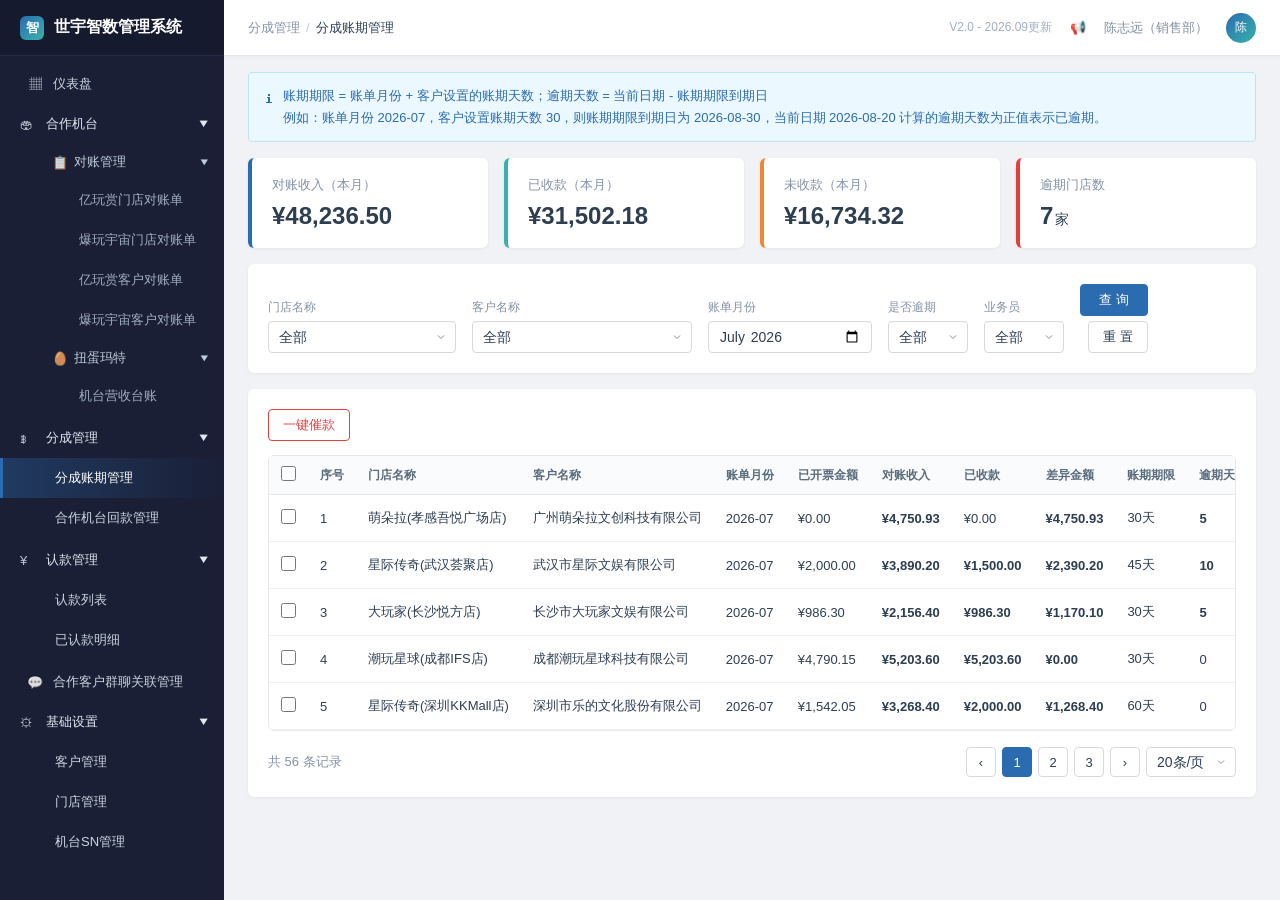
==== commit 2b79b947: "侧边栏新增对账管理分类；爆玩宇宙明细弹窗去除编辑优化说明按钮" ====
--- a/zhishu-dev.html
+++ b/zhishu-dev.html
@@ -373,10 +373,13 @@
       <div class="nav-group">
         <div class="nav-parent open"><span class="left"><span class="icon">🏟</span>合作机台</span><span class="arrow">▶</span></div>
         <div class="nav-sub">
-          <div class="nav-item" data-page="p1">亿玩赏门店对账单</div>
-          <div class="nav-item" data-page="p2">爆玩宇宙门店对账单</div>
-          <div class="nav-item" data-page="p3">亿玩赏客户对账单</div>
-          <div class="nav-item" data-page="p_bw_cust">爆玩宇宙客户对账单</div>
+          <div class="nav-sub-parent open" onclick="this.classList.toggle('open')"><span class="left"><span class="icon">📋</span>对账管理</span><span class="arrow">▶</span></div>
+          <div class="nav-sub-sub">
+            <div class="nav-item" data-page="p1">亿玩赏门店对账单</div>
+            <div class="nav-item" data-page="p2">爆玩宇宙门店对账单</div>
+            <div class="nav-item" data-page="p3">亿玩赏客户对账单</div>
+            <div class="nav-item" data-page="p_bw_cust">爆玩宇宙客户对账单</div>
+          </div>
           <div class="nav-sub-parent open" onclick="this.classList.toggle('open')"><span class="left"><span class="icon">🥚</span>扭蛋玛特</span><span class="arrow">▶</span></div>
           <div class="nav-sub-sub">
             <div class="nav-item" data-page="p_ndmt_machine">机台营收台账</div>
@@ -2184,11 +2187,6 @@
         <div class="info-item"><span class="lbl">分成比例</span><span class="val" id="detail-ratio">20.00%</span></div>
       </div>
 
-      <!-- 编辑功能优化说明（按钮+弹窗） -->
-      <div style="margin-bottom:14px;">
-        <button class="btn-edit-note" onclick="openModal('modalEditNote')">📋 编辑优化说明</button>
-      </div>
-
       <!-- 统计卡片：各游戏(币数/金额) + 世宇分成 + 合计金额（动态渲染） -->
       <div class="detail-stat-row" id="detail-stat-cards" style="flex-wrap:wrap;gap:10px;margin-bottom:12px;"></div>
 
@@ -2400,9 +2398,9 @@
 const pages = document.querySelectorAll('.page');
 const navItems = document.querySelectorAll('.nav-item');
 const crumbs = {
-  p1:['合作机台','亿玩赏门店对账单'],
-  p2:['合作机台','爆玩宇宙门店对账单'],
-  p3:['合作机台','亿玩赏客户对账单'],
+  p1:['合作机台 / 对账管理','亿玩赏门店对账单'],
+  p2:['合作机台 / 对账管理','爆玩宇宙门店对账单'],
+  p3:['合作机台 / 对账管理','亿玩赏客户对账单'],
   p4:['分成管理','分成账期管理'],
   p5:['分成管理','合作机台回款管理'],
   p7:['认款管理','认款列表'],
@@ -2411,7 +2409,7 @@
   base_cust:['基础设置','客户管理'],
   base_store:['基础设置','门店管理'],
   base_sn:['基础设置','机台SN管理'],
-  p_bw_cust:['合作机台','爆玩宇宙客户对账单'],
+  p_bw_cust:['合作机台 / 对账管理','爆玩宇宙客户对账单'],
   p_ndmt_store:['合作机台 / 扭蛋玛特','门店台账'],
   p_ndmt_cust:['合作机台 / 扭蛋玛特','客户台账'],
   p_ndmt_machine:['合作机台 / 扭蛋玛特','机台营收台账'],
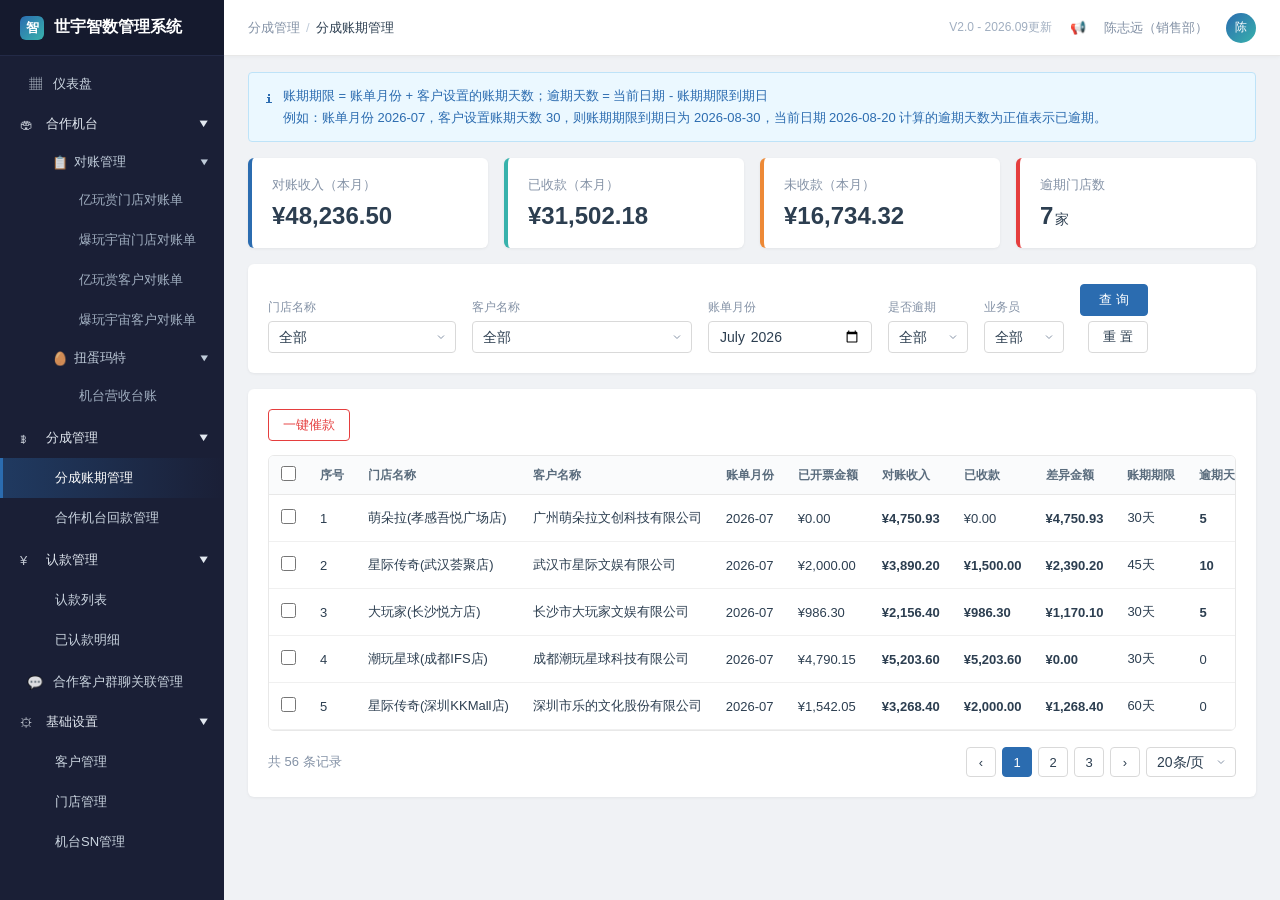
==== commit ce0a41b1: "爆玩宇宙编辑弹窗改为当日各游戏币数表单（日期只读+各游戏币数可编辑）" ====
--- a/zhishu-dev.html
+++ b/zhishu-dev.html
@@ -2220,89 +2220,22 @@
   </div>
 </div>
 
-<!-- ============ MODAL 4: 编辑投币数 ============ -->
+<!-- ============ MODAL 4: 编辑（当日各游戏币数） ============ -->
 <div class="modal-mask" id="modalEdit">
-  <div class="modal lg">
+  <div class="modal sm">
     <div class="modal-header">
-      <span class="modal-title">编辑投币数</span>
+      <span class="modal-title">编辑</span>
       <button class="modal-close" onclick="closeModal('modalEdit')">×</button>
     </div>
     <div class="modal-body">
       <div class="form-row">
-        <div class="form-col">
-          <div class="form-label">选择游戏<span class="req">*</span></div>
-          <select class="select" id="edit-game" onchange="updateEditPreview()">
-          <!-- 动态填充 -->
-        </select>
-        </div>
-        <div class="form-col">
-          <div class="form-label">编辑方式<span class="req">*</span></div>
-          <div class="edit-radio-group">
-            <label><input type="radio" name="editMode" value="day" checked="" onchange="switchEditMode('day')"> 按天编辑</label>
-            <label><input type="radio" name="editMode" value="total" onchange="switchEditMode('total')"> 按总投币编辑<span class="phase-badge phase-opt">三期新增</span></label>
-          </div>
-          <div style="font-size:12px;color:#92400e;margin-top:2px;">修改总投币数后，系统按原有每日投币数比例自动均分到每一天，无需手动逐天修改</div>
-        </div>
-      </div>
-
-      <!-- 按天编辑模式 -->
-      <div id="edit-day-mode">
-        <div class="form-row">
-          <div class="form-col">
-            <div class="form-label">日期<span class="req">*</span></div>
-            <input type="date" class="input" id="edit-date" value="2026-07-01">
-          </div>
-          <div class="form-col">
-            <div class="form-label">投币数<span class="req">*</span></div>
-            <input type="number" class="input" id="edit-coins" value="0" oninput="updateEditCalc()">
-          </div>
-        </div>
-      </div>
-
-      <!-- 按总投币编辑模式 -->
-      <div id="edit-total-mode" style="display:none">
-        <div class="form-row">
-          <div class="form-col">
-            <div class="form-label">当前总投币数</div>
-            <input type="number" class="input readonly-fill" id="edit-total-original" value="2687" readonly="">
-          </div>
-          <div class="form-col">
-            <div class="form-label">修改后总投币数<span class="req">*</span></div>
-            <input type="number" class="input" id="edit-total-new" value="2687" oninput="updateEditPreview()">
-          </div>
-        </div>
-        <div class="tips tips-orange" style="margin-bottom:14px">
-          <span class="ti">⚠</span>
-          <div>修改总投币数后，系统将按照每日投币数的原有比例自动均分到每一天。<br>例如：原总投币1000个（7天比例1:2:1.5:3:0.5:1:1），修改为2000个，则每天按比例翻倍。</div>
-        </div>
-      </div>
-
-      <!-- 实时计算 -->
-      <div class="sub-section-title">实时计算</div>
-      <div class="summary-box">
-        <div class="summary-item"><div class="lbl">约定币值</div><div class="val">0.2000</div></div>
-        <div class="summary-item"><div class="lbl">分成比例</div><div class="val">20%</div></div>
-        <div class="summary-item"><div class="lbl">合计金额</div><div class="val amt-blue" id="edit-calc-amount">¥0.00</div></div>
-        <div class="summary-item"><div class="lbl">世宇分成</div><div class="val" id="edit-calc-shiyu">¥0.00</div></div>
-        <div class="summary-item"><div class="lbl">乐园分成</div><div class="val amt-green" id="edit-calc-leyuan">¥0.00</div></div>
-      </div>
-
-      <!-- 修改前后对比（按总投币编辑时显示） -->
-      <div id="edit-preview-section" style="display:none">
-        <div class="sub-section-title">修改后预览 <span class="phase-badge phase-opt">三期</span></div>
-        <div class="table-wrap">
-          <table class="edit-preview-table">
-            <thead><tr>
-              <th>日期</th>
-              <th>修改前（币）</th>
-              <th>修改后（币）</th>
-              <th>变化量</th>
-            </tr></thead>
-            <tbody id="edit-preview-tbody">
-              <!-- 动态生成 -->
-            </tbody>
-          </table>
-        </div>
+        <div class="form-col" style="flex:0 0 100%;">
+          <div class="form-label">日期</div>
+          <input type="text" class="input readonly-fill" id="edit-date" value="2026-07-01" readonly>
+        </div>
+      </div>
+      <div id="edit-game-fields">
+        <!-- 动态生成各游戏币数输入框 -->
       </div>
     </div>
     <div class="modal-footer">
@@ -2699,7 +2632,7 @@
     html += `<td class="amt amt-blue">¥${amount.toFixed(2)}</td>`;
     html += `<td class="amt">¥${shiyu.toFixed(2)}</td>`;
     html += `<td class="amt amt-green">¥${leyuan.toFixed(2)}</td>`;
-    html += `<td><button class="btn-edit-green" onclick="openEditModal('${games[0]}','${fullDate}',${(config.dailyData[games[0]]||[])[i]||0})">编辑</button></td>`;
+    html += `<td><button class="btn-edit-green" onclick="openEditModal('${fullDate}',${i})">编辑</button></td>`;
     html += '</tr>';
   }
   html += '</tbody>';
@@ -2724,112 +2657,29 @@
 }
 
 // ===== 编辑弹窗 =====
-function openEditModal(game, date, coins){
-  currentGame = game;
+function openEditModal(date, dayIndex){
   currentDate = date;
 
-  // 动态填充游戏下拉框（基于当前门店的机台列表）
-  const select = document.getElementById('edit-game');
-  if(currentStoreConfig){
-    select.innerHTML = currentStoreConfig.games.map(g =>
-      `<option value="${g}" ${g===game?'selected':''}>${g}</option>`
-    ).join('');
-  }
-
+  // 设置日期（只读）
   document.getElementById('edit-date').value = date;
-  document.getElementById('edit-coins').value = coins;
-
-  // 设置原始总投币（从当前门店数据获取）
-  const data = (currentStoreConfig && currentStoreConfig.dailyData[game]) ? currentStoreConfig.dailyData[game] : [];
-  const total = data.reduce((a,b)=>a+b,0);
-  document.getElementById('edit-total-original').value = total;
-  document.getElementById('edit-total-new').value = total;
-
-  // 重置为按天编辑模式
-  document.querySelector('input[name="editMode"][value="day"]').checked = true;
-  switchEditMode('day');
-
-  updateEditCalc();
+
+  // 动态生成各游戏币数输入框
+  const container = document.getElementById('edit-game-fields');
+  const games = (currentStoreConfig && currentStoreConfig.games) || ['摸鱼达人','乖巧派对','勇者大陆','向阳而生'];
+  let html = '';
+  games.forEach(function(game){
+    const data = (currentStoreConfig && currentStoreConfig.dailyData[game]) ? currentStoreConfig.dailyData[game] : [];
+    const coins = data[dayIndex] || 0;
+    html += `<div class="form-row">
+      <div class="form-col" style="flex:0 0 100%;">
+        <div class="form-label">${game}币数</div>
+        <input type="number" class="input" value="${coins}" min="0">
+      </div>
+    </div>`;
+  });
+  container.innerHTML = html;
+
   openModal('modalEdit');
-}
-
-function switchEditMode(mode){
-  document.getElementById('edit-day-mode').style.display = mode==='day'?'block':'none';
-  document.getElementById('edit-total-mode').style.display = mode==='total'?'block':'none';
-  document.getElementById('edit-preview-section').style.display = mode==='total'?'block':'none';
-  if(mode==='total'){
-    updateEditPreview();
-  } else {
-    updateEditCalc();
-  }
-}
-
-function updateEditCalc(){
-  const coins = parseFloat(document.getElementById('edit-coins').value) || 0;
-  const amount = coins * COIN_VALUE;
-  const shiyu = amount * RATIO;
-  const leyuan = amount - shiyu;
-  document.getElementById('edit-calc-amount').textContent = '¥' + amount.toFixed(2);
-  document.getElementById('edit-calc-shiyu').textContent = '¥' + shiyu.toFixed(2);
-  document.getElementById('edit-calc-leyuan').textContent = '¥' + leyuan.toFixed(2);
-}
-
-function updateEditPreview(){
-  const game = document.getElementById('edit-game').value;
-  const mode = document.querySelector('input[name="editMode"]:checked').value;
-  const data = (currentStoreConfig && currentStoreConfig.dailyData[game]) ? currentStoreConfig.dailyData[game] : [];
-  const originalTotal = data.reduce((a,b)=>a+b,0);
-
-  if(mode==='day'){
-    updateEditCalc();
-    return;
-  }
-
-  // 按总投币编辑时
-  const newTotal = parseFloat(document.getElementById('edit-total-new').value) || 0;
-  const ratio = originalTotal > 0 ? newTotal / originalTotal : 1;
-
-  const tbody = document.getElementById('edit-preview-tbody');
-  let html = '';
-  let newTotalCheck = 0;
-
-  for(let i=0;i<data.length;i++){
-    const orig = data[i];
-    const after = Math.round(orig * ratio);
-    newTotalCheck += after;
-    const diff = after - orig;
-    const diffClass = diff > 0 ? 'positive' : (diff < 0 ? '' : '');
-    const diffText = diff > 0 ? '+' + diff : diff;
-    html += `<tr>
-      <td>2026-${detailDates[i]}</td>
-      <td class="before">${fmtNum(orig)}</td>
-      <td class="after">${fmtNum(after)}</td>
-      <td class="diff ${diffClass}">${diffText}</td>
-    </tr>`;
-  }
-
-  // 合计行
-  const origTotalVal = originalTotal;
-  const newTotalVal = newTotalCheck;
-  const diffTotal = newTotalVal - origTotalVal;
-  const diffTotalClass = diffTotal > 0 ? 'positive' : (diffTotal < 0 ? '' : '');
-  const diffTotalText = diffTotal > 0 ? '+' + diffTotal : diffTotal;
-  html += `<tr style="font-weight:600;background:#f7fafc">
-    <td>合计</td>
-    <td class="before">${fmtNum(origTotalVal)}</td>
-    <td class="after">${fmtNum(newTotalVal)}</td>
-    <td class="diff ${diffTotalClass}">${diffTotalText}</td>
-  </tr>`;
-
-  tbody.innerHTML = html;
-
-  // 更新实时计算（按总投币）
-  const amount = newTotalVal * COIN_VALUE;
-  const shiyu = amount * RATIO;
-  const leyuan = amount - shiyu;
-  document.getElementById('edit-calc-amount').textContent = '¥' + amount.toFixed(2);
-  document.getElementById('edit-calc-shiyu').textContent = '¥' + shiyu.toFixed(2);
-  document.getElementById('edit-calc-leyuan').textContent = '¥' + leyuan.toFixed(2);
 }
 </script>
 
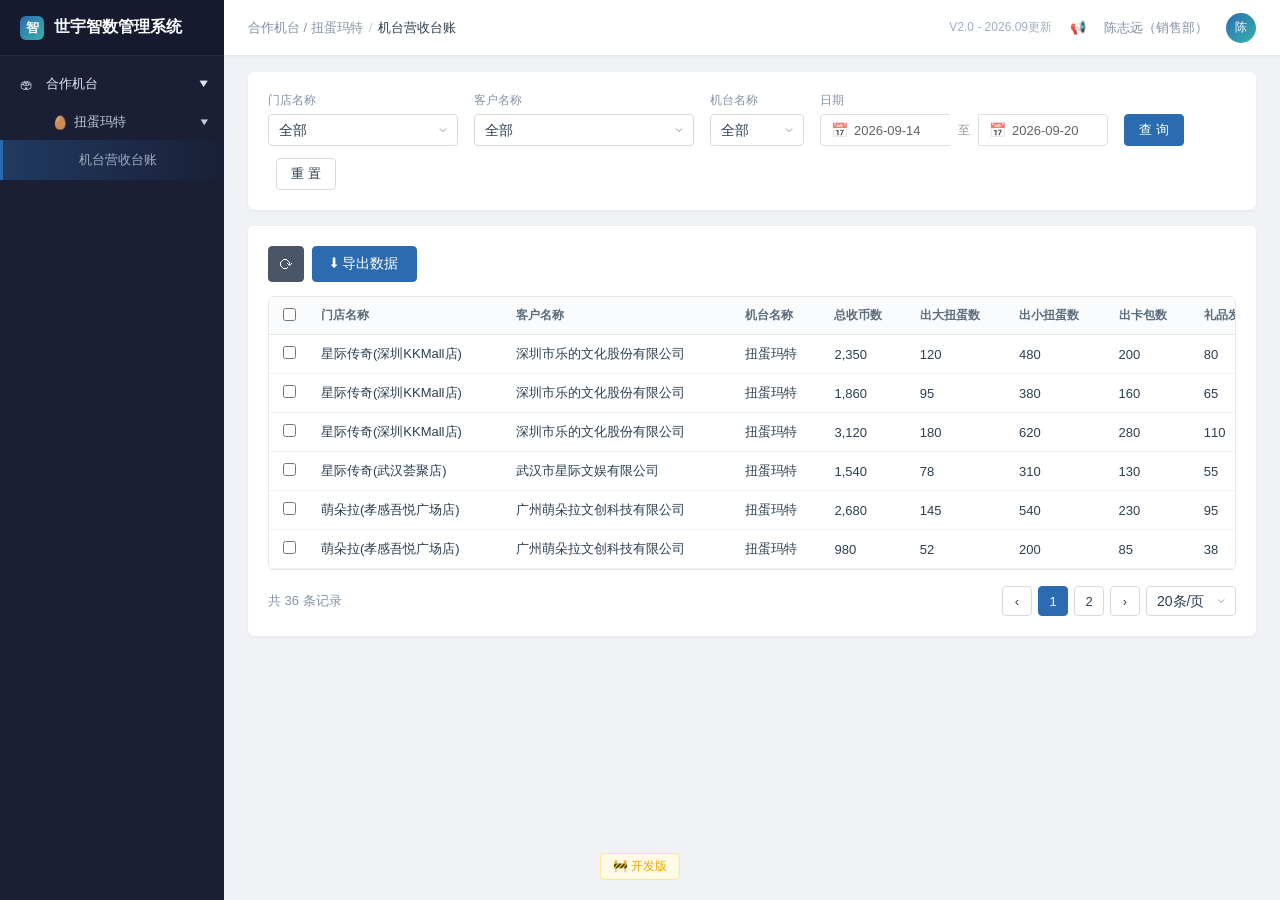
==== commit 45746143: "fix: redeploy correct dev version (only 扭蛋玛特 visible)" ====
--- a/zhishu-dev.html
+++ b/zhishu-dev.html
@@ -2,7 +2,7 @@
 <html lang="zh-CN" data-theme="light"><head>
 <meta charset="UTF-8">
 <meta name="viewport" content="width=device-width, initial-scale=1.0">
-<title>世宇智数管理系统</title>
+<title>世宇智数管理系统 - 开发版</title>
 <style>
 /* ===== Reset & Base ===== */
 *{margin:0;padding:0;box-sizing:border-box;}
@@ -55,6 +55,7 @@
 .breadcrumb{font-size:13px;color:#8492a6;}
 .breadcrumb .sep{margin:0 6px;color:#c0ccda;}
 .breadcrumb .cur{color:#2c3e50;font-weight:500;}
+.dev-badge{position:absolute;bottom:20px;left:50%;transform:translateX(-50%);font-size:12px;color:#e6a700;background:#fffbe6;border:1px solid #ffe58f;border-radius:4px;padding:4px 12px;white-space:nowrap;}
 .header-right{display:flex;align-items:center;gap:18px;color:#8492a6;font-size:13px;}
 .header-right .avatar{width:30px;height:30px;border-radius:50%;background:linear-gradient(135deg,#2b6cb0,#38b2ac);color:#fff;display:flex;align-items:center;justify-content:center;font-size:12px;}
 
@@ -368,46 +369,39 @@
   <aside class="sidebar">
     <div class="logo"><span class="dot">智</span>世宇智数管理系统</div>
     <nav class="nav" id="nav">
-      <div class="nav-item" data-page="dashboard"><span class="icon">▦</span>仪表盘</div>
-
       <div class="nav-group">
         <div class="nav-parent open"><span class="left"><span class="icon">🏟</span>合作机台</span><span class="arrow">▶</span></div>
         <div class="nav-sub">
-          <div class="nav-sub-parent open" onclick="this.classList.toggle('open')"><span class="left"><span class="icon">📋</span>对账管理</span><span class="arrow">▶</span></div>
-          <div class="nav-sub-sub">
-            <div class="nav-item" data-page="p1">亿玩赏门店对账单</div>
-            <div class="nav-item" data-page="p2">爆玩宇宙门店对账单</div>
-            <div class="nav-item" data-page="p3">亿玩赏客户对账单</div>
-            <div class="nav-item" data-page="p_bw_cust">爆玩宇宙客户对账单</div>
-          </div>
+          <div class="nav-item" data-page="p1" style="display:none;">亿玩赏门店对账单</div>
+          <div class="nav-item" data-page="p2" style="display:none;">爆玩宇宙门店对账单</div>
+          <div class="nav-item" data-page="p3" style="display:none;">亿玩赏客户对账单</div>
+          <div class="nav-item" data-page="p_bw_cust" style="display:none;">爆玩宇宙客户对账单</div>
           <div class="nav-sub-parent open" onclick="this.classList.toggle('open')"><span class="left"><span class="icon">🥚</span>扭蛋玛特</span><span class="arrow">▶</span></div>
           <div class="nav-sub-sub">
-            <div class="nav-item" data-page="p_ndmt_machine">机台营收台账</div>
+            <div class="nav-item active" data-page="p_ndmt_machine">机台营收台账</div>
             <div class="nav-item" data-page="p_ndmt_store" style="display:none;">门店台账</div>
             <div class="nav-item" data-page="p_ndmt_cust" style="display:none;">客户台账</div>
           </div>
         </div>
       </div>
-
-      <div class="nav-group">
+      <!-- 以下页面待后续要求展示 -->
+      <div class="nav-group" style="display:none;">
         <div class="nav-parent open"><span class="left"><span class="icon">฿</span>分成管理</span><span class="arrow">▶</span></div>
         <div class="nav-sub">
-          <div class="nav-item active" data-page="p4">分成账期管理</div>
+          <div class="nav-item" data-page="p4">分成账期管理</div>
           <div class="nav-item" data-page="p5">合作机台回款管理</div>
         </div>
       </div>
-
-      <div class="nav-group">
+      <div class="nav-group" style="display:none;">
         <div class="nav-parent open"><span class="left"><span class="icon">¥</span>认款管理</span><span class="arrow">▶</span></div>
         <div class="nav-sub">
           <div class="nav-item" data-page="p7">认款列表</div>
           <div class="nav-item" data-page="p7d">已认款明细</div>
         </div>
       </div>
-
-      <div class="nav-item" data-page="p_chat"><span class="icon">💬</span>合作客户群聊关联管理</div>
-
-      <div class="nav-group">
+      <div class="nav-item" data-page="p_chat" style="display:none;"><span class="icon">💬</span>合作客户群聊关联管理</div>
+      <div class="nav-item" data-page="dashboard" style="display:none;"><span class="icon">▦</span>仪表盘</div>
+      <div class="nav-group" style="display:none;">
         <div class="nav-parent open"><span class="left"><span class="icon">⚙</span>基础设置</span><span class="arrow">▶</span></div>
         <div class="nav-sub">
           <div class="nav-item" data-page="base_cust">客户管理</div>
@@ -415,6 +409,7 @@
           <div class="nav-item" data-page="base_sn">机台SN管理</div>
         </div>
       </div>
+      <div class="dev-badge">🚧 开发版</div>
     </nav>
   </aside>
 
@@ -422,7 +417,7 @@
   <div class="main">
     <header class="header">
       <div class="header-left">
-        <div class="breadcrumb" id="breadcrumb"><span>分成管理</span><span class="sep">/</span><span class="cur">分成账期管理<span class="phase-badge phase-online">二期已上线</span></span></div>
+        <div class="breadcrumb" id="breadcrumb"><span>合作机台 / 扭蛋玛特</span><span class="sep">/</span><span class="cur">机台营收台账<span class="phase-badge phase-online">二期已上线</span></span></div>
       </div>
       <div class="header-right">
         <span style="color:#a0aec0;font-size:12px;">V2.0 - 2026.09更新</span>
@@ -1162,7 +1157,7 @@
       </div>
 
       <!-- ===================== PAGE: 扭蛋玛特-机台营收台账 ===================== -->
-      <div class="page" id="page-p_ndmt_machine">
+      <div class="page active" id="page-p_ndmt_machine">
         <div class="card">
           <div class="filter-bar">
             <div class="filter-item"><label>门店名称</label><select class="select"><option>全部</option><option>星际传奇(深圳KKMall店)</option><option>星际传奇(武汉荟聚店)</option><option>萌朵拉(孝感吾悦广场店)</option></select></div>
@@ -1400,7 +1395,7 @@
       </div>
 
       <!-- ===================== PAGE 5: 分成账期管理 ===================== -->
-      <div class="page active" id="page-p4">
+      <div class="page" id="page-p4">
         <div class="tips tips-blue"><span class="ti">ℹ</span><div>账期期限 = 账单月份 + 客户设置的账期天数；逾期天数 = 当前日期 - 账期期限到期日<br>例如：账单月份 2026-07，客户设置账期天数 30，则账期期限到期日为 2026-08-30，当前日期 2026-08-20 计算的逾期天数为正值表示已逾期。</div></div>
 
         <div class="stat-row">
@@ -2187,6 +2182,11 @@
         <div class="info-item"><span class="lbl">分成比例</span><span class="val" id="detail-ratio">20.00%</span></div>
       </div>
 
+      <!-- 编辑功能优化说明（按钮+弹窗） -->
+      <div style="margin-bottom:14px;">
+        <button class="btn-edit-note" onclick="openModal('modalEditNote')">📋 编辑优化说明</button>
+      </div>
+
       <!-- 统计卡片：各游戏(币数/金额) + 世宇分成 + 合计金额（动态渲染） -->
       <div class="detail-stat-row" id="detail-stat-cards" style="flex-wrap:wrap;gap:10px;margin-bottom:12px;"></div>
 
@@ -2220,22 +2220,89 @@
   </div>
 </div>
 
-<!-- ============ MODAL 4: 编辑（当日各游戏币数） ============ -->
+<!-- ============ MODAL 4: 编辑投币数 ============ -->
 <div class="modal-mask" id="modalEdit">
-  <div class="modal sm">
+  <div class="modal lg">
     <div class="modal-header">
-      <span class="modal-title">编辑</span>
+      <span class="modal-title">编辑投币数</span>
       <button class="modal-close" onclick="closeModal('modalEdit')">×</button>
     </div>
     <div class="modal-body">
       <div class="form-row">
-        <div class="form-col" style="flex:0 0 100%;">
-          <div class="form-label">日期</div>
-          <input type="text" class="input readonly-fill" id="edit-date" value="2026-07-01" readonly>
-        </div>
-      </div>
-      <div id="edit-game-fields">
-        <!-- 动态生成各游戏币数输入框 -->
+        <div class="form-col">
+          <div class="form-label">选择游戏<span class="req">*</span></div>
+          <select class="select" id="edit-game" onchange="updateEditPreview()">
+          <!-- 动态填充 -->
+        </select>
+        </div>
+        <div class="form-col">
+          <div class="form-label">编辑方式<span class="req">*</span></div>
+          <div class="edit-radio-group">
+            <label><input type="radio" name="editMode" value="day" checked="" onchange="switchEditMode('day')"> 按天编辑</label>
+            <label><input type="radio" name="editMode" value="total" onchange="switchEditMode('total')"> 按总投币编辑<span class="phase-badge phase-opt">三期新增</span></label>
+          </div>
+          <div style="font-size:12px;color:#92400e;margin-top:2px;">修改总投币数后，系统按原有每日投币数比例自动均分到每一天，无需手动逐天修改</div>
+        </div>
+      </div>
+
+      <!-- 按天编辑模式 -->
+      <div id="edit-day-mode">
+        <div class="form-row">
+          <div class="form-col">
+            <div class="form-label">日期<span class="req">*</span></div>
+            <input type="date" class="input" id="edit-date" value="2026-07-01">
+          </div>
+          <div class="form-col">
+            <div class="form-label">投币数<span class="req">*</span></div>
+            <input type="number" class="input" id="edit-coins" value="0" oninput="updateEditCalc()">
+          </div>
+        </div>
+      </div>
+
+      <!-- 按总投币编辑模式 -->
+      <div id="edit-total-mode" style="display:none">
+        <div class="form-row">
+          <div class="form-col">
+            <div class="form-label">当前总投币数</div>
+            <input type="number" class="input readonly-fill" id="edit-total-original" value="2687" readonly="">
+          </div>
+          <div class="form-col">
+            <div class="form-label">修改后总投币数<span class="req">*</span></div>
+            <input type="number" class="input" id="edit-total-new" value="2687" oninput="updateEditPreview()">
+          </div>
+        </div>
+        <div class="tips tips-orange" style="margin-bottom:14px">
+          <span class="ti">⚠</span>
+          <div>修改总投币数后，系统将按照每日投币数的原有比例自动均分到每一天。<br>例如：原总投币1000个（7天比例1:2:1.5:3:0.5:1:1），修改为2000个，则每天按比例翻倍。</div>
+        </div>
+      </div>
+
+      <!-- 实时计算 -->
+      <div class="sub-section-title">实时计算</div>
+      <div class="summary-box">
+        <div class="summary-item"><div class="lbl">约定币值</div><div class="val">0.2000</div></div>
+        <div class="summary-item"><div class="lbl">分成比例</div><div class="val">20%</div></div>
+        <div class="summary-item"><div class="lbl">合计金额</div><div class="val amt-blue" id="edit-calc-amount">¥0.00</div></div>
+        <div class="summary-item"><div class="lbl">世宇分成</div><div class="val" id="edit-calc-shiyu">¥0.00</div></div>
+        <div class="summary-item"><div class="lbl">乐园分成</div><div class="val amt-green" id="edit-calc-leyuan">¥0.00</div></div>
+      </div>
+
+      <!-- 修改前后对比（按总投币编辑时显示） -->
+      <div id="edit-preview-section" style="display:none">
+        <div class="sub-section-title">修改后预览 <span class="phase-badge phase-opt">三期</span></div>
+        <div class="table-wrap">
+          <table class="edit-preview-table">
+            <thead><tr>
+              <th>日期</th>
+              <th>修改前（币）</th>
+              <th>修改后（币）</th>
+              <th>变化量</th>
+            </tr></thead>
+            <tbody id="edit-preview-tbody">
+              <!-- 动态生成 -->
+            </tbody>
+          </table>
+        </div>
       </div>
     </div>
     <div class="modal-footer">
@@ -2331,9 +2398,9 @@
 const pages = document.querySelectorAll('.page');
 const navItems = document.querySelectorAll('.nav-item');
 const crumbs = {
-  p1:['合作机台 / 对账管理','亿玩赏门店对账单'],
-  p2:['合作机台 / 对账管理','爆玩宇宙门店对账单'],
-  p3:['合作机台 / 对账管理','亿玩赏客户对账单'],
+  p1:['合作机台','亿玩赏门店对账单'],
+  p2:['合作机台','爆玩宇宙门店对账单'],
+  p3:['合作机台','亿玩赏客户对账单'],
   p4:['分成管理','分成账期管理'],
   p5:['分成管理','合作机台回款管理'],
   p7:['认款管理','认款列表'],
@@ -2342,7 +2409,7 @@
   base_cust:['基础设置','客户管理'],
   base_store:['基础设置','门店管理'],
   base_sn:['基础设置','机台SN管理'],
-  p_bw_cust:['合作机台 / 对账管理','爆玩宇宙客户对账单'],
+  p_bw_cust:['合作机台','爆玩宇宙客户对账单'],
   p_ndmt_store:['合作机台 / 扭蛋玛特','门店台账'],
   p_ndmt_cust:['合作机台 / 扭蛋玛特','客户台账'],
   p_ndmt_machine:['合作机台 / 扭蛋玛特','机台营收台账'],
@@ -2632,7 +2699,7 @@
     html += `<td class="amt amt-blue">¥${amount.toFixed(2)}</td>`;
     html += `<td class="amt">¥${shiyu.toFixed(2)}</td>`;
     html += `<td class="amt amt-green">¥${leyuan.toFixed(2)}</td>`;
-    html += `<td><button class="btn-edit-green" onclick="openEditModal('${fullDate}',${i})">编辑</button></td>`;
+    html += `<td><button class="btn-edit-green" onclick="openEditModal('${games[0]}','${fullDate}',${(config.dailyData[games[0]]||[])[i]||0})">编辑</button></td>`;
     html += '</tr>';
   }
   html += '</tbody>';
@@ -2657,29 +2724,112 @@
 }
 
 // ===== 编辑弹窗 =====
-function openEditModal(date, dayIndex){
+function openEditModal(game, date, coins){
+  currentGame = game;
   currentDate = date;
 
-  // 设置日期（只读）
+  // 动态填充游戏下拉框（基于当前门店的机台列表）
+  const select = document.getElementById('edit-game');
+  if(currentStoreConfig){
+    select.innerHTML = currentStoreConfig.games.map(g =>
+      `<option value="${g}" ${g===game?'selected':''}>${g}</option>`
+    ).join('');
+  }
+
   document.getElementById('edit-date').value = date;
-
-  // 动态生成各游戏币数输入框
-  const container = document.getElementById('edit-game-fields');
-  const games = (currentStoreConfig && currentStoreConfig.games) || ['摸鱼达人','乖巧派对','勇者大陆','向阳而生'];
+  document.getElementById('edit-coins').value = coins;
+
+  // 设置原始总投币（从当前门店数据获取）
+  const data = (currentStoreConfig && currentStoreConfig.dailyData[game]) ? currentStoreConfig.dailyData[game] : [];
+  const total = data.reduce((a,b)=>a+b,0);
+  document.getElementById('edit-total-original').value = total;
+  document.getElementById('edit-total-new').value = total;
+
+  // 重置为按天编辑模式
+  document.querySelector('input[name="editMode"][value="day"]').checked = true;
+  switchEditMode('day');
+
+  updateEditCalc();
+  openModal('modalEdit');
+}
+
+function switchEditMode(mode){
+  document.getElementById('edit-day-mode').style.display = mode==='day'?'block':'none';
+  document.getElementById('edit-total-mode').style.display = mode==='total'?'block':'none';
+  document.getElementById('edit-preview-section').style.display = mode==='total'?'block':'none';
+  if(mode==='total'){
+    updateEditPreview();
+  } else {
+    updateEditCalc();
+  }
+}
+
+function updateEditCalc(){
+  const coins = parseFloat(document.getElementById('edit-coins').value) || 0;
+  const amount = coins * COIN_VALUE;
+  const shiyu = amount * RATIO;
+  const leyuan = amount - shiyu;
+  document.getElementById('edit-calc-amount').textContent = '¥' + amount.toFixed(2);
+  document.getElementById('edit-calc-shiyu').textContent = '¥' + shiyu.toFixed(2);
+  document.getElementById('edit-calc-leyuan').textContent = '¥' + leyuan.toFixed(2);
+}
+
+function updateEditPreview(){
+  const game = document.getElementById('edit-game').value;
+  const mode = document.querySelector('input[name="editMode"]:checked').value;
+  const data = (currentStoreConfig && currentStoreConfig.dailyData[game]) ? currentStoreConfig.dailyData[game] : [];
+  const originalTotal = data.reduce((a,b)=>a+b,0);
+
+  if(mode==='day'){
+    updateEditCalc();
+    return;
+  }
+
+  // 按总投币编辑时
+  const newTotal = parseFloat(document.getElementById('edit-total-new').value) || 0;
+  const ratio = originalTotal > 0 ? newTotal / originalTotal : 1;
+
+  const tbody = document.getElementById('edit-preview-tbody');
   let html = '';
-  games.forEach(function(game){
-    const data = (currentStoreConfig && currentStoreConfig.dailyData[game]) ? currentStoreConfig.dailyData[game] : [];
-    const coins = data[dayIndex] || 0;
-    html += `<div class="form-row">
-      <div class="form-col" style="flex:0 0 100%;">
-        <div class="form-label">${game}币数</div>
-        <input type="number" class="input" value="${coins}" min="0">
-      </div>
-    </div>`;
-  });
-  container.innerHTML = html;
-
-  openModal('modalEdit');
+  let newTotalCheck = 0;
+
+  for(let i=0;i<data.length;i++){
+    const orig = data[i];
+    const after = Math.round(orig * ratio);
+    newTotalCheck += after;
+    const diff = after - orig;
+    const diffClass = diff > 0 ? 'positive' : (diff < 0 ? '' : '');
+    const diffText = diff > 0 ? '+' + diff : diff;
+    html += `<tr>
+      <td>2026-${detailDates[i]}</td>
+      <td class="before">${fmtNum(orig)}</td>
+      <td class="after">${fmtNum(after)}</td>
+      <td class="diff ${diffClass}">${diffText}</td>
+    </tr>`;
+  }
+
+  // 合计行
+  const origTotalVal = originalTotal;
+  const newTotalVal = newTotalCheck;
+  const diffTotal = newTotalVal - origTotalVal;
+  const diffTotalClass = diffTotal > 0 ? 'positive' : (diffTotal < 0 ? '' : '');
+  const diffTotalText = diffTotal > 0 ? '+' + diffTotal : diffTotal;
+  html += `<tr style="font-weight:600;background:#f7fafc">
+    <td>合计</td>
+    <td class="before">${fmtNum(origTotalVal)}</td>
+    <td class="after">${fmtNum(newTotalVal)}</td>
+    <td class="diff ${diffTotalClass}">${diffTotalText}</td>
+  </tr>`;
+
+  tbody.innerHTML = html;
+
+  // 更新实时计算（按总投币）
+  const amount = newTotalVal * COIN_VALUE;
+  const shiyu = amount * RATIO;
+  const leyuan = amount - shiyu;
+  document.getElementById('edit-calc-amount').textContent = '¥' + amount.toFixed(2);
+  document.getElementById('edit-calc-shiyu').textContent = '¥' + shiyu.toFixed(2);
+  document.getElementById('edit-calc-leyuan').textContent = '¥' + leyuan.toFixed(2);
 }
 </script>
 
@@ -2729,26 +2879,6 @@
               <input type="checkbox" class="cb" checked=""> 消耗
             </label>
           </div>
-        </div>
-      </div>
-      <div class="form-row">
-        <div class="form-col">
-          <div class="form-label"><span class="req">*</span>亿玩赏对账类型</div>
-          <div style="display:flex;gap:16px;padding-top:6px;flex-wrap:wrap;">
-            <label style="display:flex;align-items:center;gap:6px;cursor:pointer;">
-              <input type="radio" name="ywsType" value="consume" checked=""> 消耗对账
-            </label>
-            <label style="display:flex;align-items:center;gap:6px;cursor:pointer;">
-              <input type="radio" name="ywsType" value="ship"> 发货对账
-            </label>
-            <label style="display:flex;align-items:center;gap:6px;cursor:pointer;">
-              <input type="radio" name="ywsType" value="inbound"> 入库对账
-            </label>
-            <label style="display:flex;align-items:center;gap:6px;cursor:pointer;">
-              <input type="radio" name="ywsType" value="ship_consume"> 发货(有消耗)对账
-            </label>
-          </div>
-          <div style="margin-top:6px;color:#a0aec0;font-size:12px;">选择对账类型后，系统按该类型自动生成对应的亿玩赏对账单</div>
         </div>
       </div>
     </div>
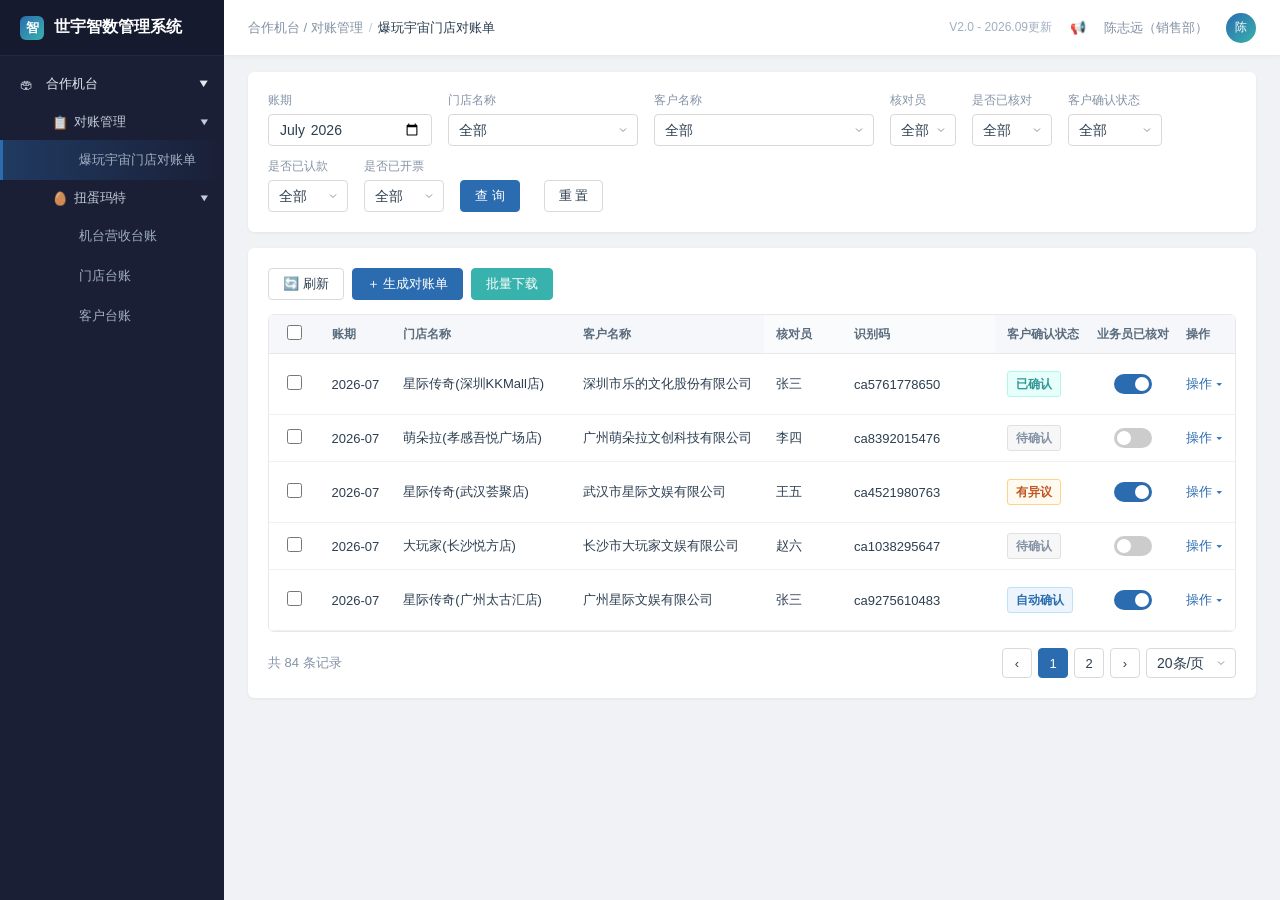
==== commit d2eeaabd: "sync: 门店对账单改动同步到开发版" ====
--- a/zhishu-dev.html
+++ b/zhishu-dev.html
@@ -55,7 +55,6 @@
 .breadcrumb{font-size:13px;color:#8492a6;}
 .breadcrumb .sep{margin:0 6px;color:#c0ccda;}
 .breadcrumb .cur{color:#2c3e50;font-weight:500;}
-.dev-badge{position:absolute;bottom:20px;left:50%;transform:translateX(-50%);font-size:12px;color:#e6a700;background:#fffbe6;border:1px solid #ffe58f;border-radius:4px;padding:4px 12px;white-space:nowrap;}
 .header-right{display:flex;align-items:center;gap:18px;color:#8492a6;font-size:13px;}
 .header-right .avatar{width:30px;height:30px;border-radius:50%;background:linear-gradient(135deg,#2b6cb0,#38b2ac);color:#fff;display:flex;align-items:center;justify-content:center;font-size:12px;}
 
@@ -147,6 +146,21 @@
 table.data th{background:#fafbfc;color:#5a6c7d;font-weight:600;text-align:left;padding:10px 12px;border-bottom:1px solid #e8e8e8;white-space:nowrap;font-size:12px;position:sticky;top:0;z-index:1;}
 table.data td{padding:10px 12px;border-bottom:1px solid #f0f0f0;color:#2c3e50;white-space:nowrap;}
 table.data tr:hover td{background:#f7fafc;}
+/* 爆玩宇宙门店对账单 - 固定列 */
+#page-p2 .data td:nth-child(1){position:sticky;left:0;background:#fff;z-index:1;}
+#page-p2 .data td:nth-child(2){position:sticky;left:40px;background:#fff;z-index:1;}
+#page-p2 .data td:nth-child(3){position:sticky;left:100px;background:#fff;z-index:1;}
+#page-p2 .data td:nth-child(4){position:sticky;left:280px;background:#fff;z-index:1;}
+#page-p2 .data td:nth-child(18){position:sticky;right:144px;background:#fff;z-index:1;width:90px;}
+#page-p2 .data td:nth-child(19){position:sticky;right:54px;background:#fff;z-index:1;width:90px;}
+#page-p2 .data td:nth-child(20){position:sticky;right:0;background:#fff;z-index:1;width:54px;}
+#page-p2 .data tr:hover td:nth-child(1),
+#page-p2 .data tr:hover td:nth-child(2),
+#page-p2 .data tr:hover td:nth-child(3),
+#page-p2 .data tr:hover td:nth-child(4),
+#page-p2 .data tr:hover td:nth-child(18),
+#page-p2 .data tr:hover td:nth-child(19),
+#page-p2 .data tr:hover td:nth-child(20){background:#f7fafc;}
 table.data th.center,table.data td.center{text-align:center;}
 table.data tfoot td{background:#f7fafc;font-weight:600;border-top:2px solid #e8e8e8;}
 .group-row td{background:#edf2f7 !important;font-weight:600;color:#2b6cb0;}
@@ -284,8 +298,8 @@
 .detail-info-bar .info-item{display:flex;flex-direction:column;gap:4px;}
 .detail-info-bar .info-item .lbl{font-size:12px;opacity:.8;}
 .detail-info-bar .info-item .val{font-size:15px;font-weight:600;}
-.detail-stat-row{display:flex;gap:12px;margin-bottom:16px;flex-wrap:wrap;}
-.detail-stat-card{flex:1;min-width:140px;background:#fff;border:1px solid #e8e8e8;border-radius:6px;padding:14px 16px;}
+.detail-stat-row{display:flex;gap:8px;margin-bottom:16px;flex-wrap:wrap;align-items:stretch;}
+.detail-stat-card{flex:1 1 calc(14.28% - 8px);min-width:130px;max-width:200px;background:#fff;border:1px solid #e8e8e8;border-radius:6px;padding:10px 12px;}
 .detail-stat-card .ds-label{font-size:12px;color:#8492a6;margin-bottom:6px;}
 .detail-stat-card .ds-value{font-size:20px;font-weight:700;color:#2c3e50;}
 .detail-stat-card .ds-value .unit{font-size:12px;font-weight:400;color:#8492a6;margin-left:3px;}
@@ -369,22 +383,27 @@
   <aside class="sidebar">
     <div class="logo"><span class="dot">智</span>世宇智数管理系统</div>
     <nav class="nav" id="nav">
+      <div class="nav-item" data-page="dashboard" style="display:none;"><span class="icon">▦</span>仪表盘</div>
+
       <div class="nav-group">
         <div class="nav-parent open"><span class="left"><span class="icon">🏟</span>合作机台</span><span class="arrow">▶</span></div>
         <div class="nav-sub">
-          <div class="nav-item" data-page="p1" style="display:none;">亿玩赏门店对账单</div>
-          <div class="nav-item" data-page="p2" style="display:none;">爆玩宇宙门店对账单</div>
-          <div class="nav-item" data-page="p3" style="display:none;">亿玩赏客户对账单</div>
-          <div class="nav-item" data-page="p_bw_cust" style="display:none;">爆玩宇宙客户对账单</div>
+          <div class="nav-sub-parent open" onclick="this.classList.toggle('open')"><span class="left"><span class="icon">📋</span>对账管理</span><span class="arrow">▶</span></div>
+          <div class="nav-sub-sub">
+            <div class="nav-item" data-page="p1" style="display:none;">亿玩赏门店对账单</div>
+            
+            <div class="nav-item" data-page="p3" style="display:none;">亿玩赏客户对账单</div>
+            <div class="nav-item active" data-page="p2" style="">爆玩宇宙门店对账单</div><div class="nav-item" data-page="p_bw_cust" style="display:none;">爆玩宇宙客户对账单</div>
+          </div>
           <div class="nav-sub-parent open" onclick="this.classList.toggle('open')"><span class="left"><span class="icon">🥚</span>扭蛋玛特</span><span class="arrow">▶</span></div>
           <div class="nav-sub-sub">
-            <div class="nav-item active" data-page="p_ndmt_machine">机台营收台账</div>
-            <div class="nav-item" data-page="p_ndmt_store" style="display:none;">门店台账</div>
-            <div class="nav-item" data-page="p_ndmt_cust" style="display:none;">客户台账</div>
-          </div>
-        </div>
-      </div>
-      <!-- 以下页面待后续要求展示 -->
+            <div class="nav-item" data-page="p_ndmt_machine">机台营收台账</div>
+            <div class="nav-item" data-page="p_ndmt_store">门店台账</div>
+            <div class="nav-item" data-page="p_ndmt_cust">客户台账</div>
+          </div>
+        </div>
+      </div>
+
       <div class="nav-group" style="display:none;">
         <div class="nav-parent open"><span class="left"><span class="icon">฿</span>分成管理</span><span class="arrow">▶</span></div>
         <div class="nav-sub">
@@ -392,6 +411,7 @@
           <div class="nav-item" data-page="p5">合作机台回款管理</div>
         </div>
       </div>
+
       <div class="nav-group" style="display:none;">
         <div class="nav-parent open"><span class="left"><span class="icon">¥</span>认款管理</span><span class="arrow">▶</span></div>
         <div class="nav-sub">
@@ -399,8 +419,9 @@
           <div class="nav-item" data-page="p7d">已认款明细</div>
         </div>
       </div>
+
       <div class="nav-item" data-page="p_chat" style="display:none;"><span class="icon">💬</span>合作客户群聊关联管理</div>
-      <div class="nav-item" data-page="dashboard" style="display:none;"><span class="icon">▦</span>仪表盘</div>
+
       <div class="nav-group" style="display:none;">
         <div class="nav-parent open"><span class="left"><span class="icon">⚙</span>基础设置</span><span class="arrow">▶</span></div>
         <div class="nav-sub">
@@ -409,7 +430,6 @@
           <div class="nav-item" data-page="base_sn">机台SN管理</div>
         </div>
       </div>
-      <div class="dev-badge">🚧 开发版</div>
     </nav>
   </aside>
 
@@ -417,7 +437,7 @@
   <div class="main">
     <header class="header">
       <div class="header-left">
-        <div class="breadcrumb" id="breadcrumb"><span>合作机台 / 扭蛋玛特</span><span class="sep">/</span><span class="cur">机台营收台账<span class="phase-badge phase-online">二期已上线</span></span></div>
+        <div class="breadcrumb" id="breadcrumb"><span>合作机台 / 对账管理</span><span class="sep">/</span><span class="cur">爆玩宇宙门店对账单<span class="phase-badge phase-opt">三期新增</span></span></div>
       </div>
       <div class="header-right">
         <span style="color:#a0aec0;font-size:12px;">V2.0 - 2026.09更新</span>
@@ -431,7 +451,7 @@
         <span class="lg-item"><span class="phase-badge phase-opt">三期</span>本期优化项</span>
         <span class="lg-item"><span class="phase-badge phase-new">三期新增</span>规划新增项</span>
       </div>
-      <div class="lg-right" id="optBtnArea"></div>
+      <div class="lg-right" id="optBtnArea"><button class="btn-opt-note" onclick="openModal('modalOptimize')"><span class="opt-dot"></span>📋 优化调整说明<span class="opt-tag">三期</span></button></div>
     </div>
     <div class="content" id="content">
 
@@ -938,44 +958,50 @@
         </div>
       </div>
 <!-- ===================== PAGE 2: 爆玩宇宙门店对账单 (三期) ===================== -->
-      <div class="page" id="page-p2">
+      <div class="page active" id="page-p2">
         <div class="card">
           <div class="filter-bar">
-            <div class="filter-item" style=""><label>账期</label><input type="month" class="input" value="2026-07"></div>
-            <div class="filter-item" style=""><label>门店名称</label><select class="select"><option>全部</option><option>星际传奇(深圳KKMall店)</option></select></div>
-            <div class="filter-item" style=""><label>客户名称</label><select class="select"><option>全部</option><option>深圳市乐的文化股份有限公司</option></select></div>
-            <div class="filter-item" style=""><label>数据来源</label><select class="select"><option>全部</option><option>游艺宝</option><option>世宇后台</option></select></div>
-            <div class="filter-item" style=""><label>是否对账</label><select class="select"><option>全部</option><option>已对账</option><option>未对账</option></select></div>
-            <div class="filter-item" style=""><label>业务员已核对</label><select class="select"><option>全部</option><option>已核对</option></select></div>
-            <button class="btn btn-primary" style="">查 询</button><div class="filter-item" style="justify-content: flex-end;"><button class="btn" style="margin-left: 8px;">重 置</button></div>
+            <div class="filter-item"><label>账期</label><input type="month" class="input" value="2026-07"></div>
+            <div class="filter-item"><label>门店名称</label><select class="select"><option>全部</option><option>星际传奇(深圳KKMall店)</option><option>萌朵拉(孝感吾悦广场店)</option><option>星际传奇(武汉荟聚店)</option><option>大玩家(长沙悦方店)</option><option>星际传奇(广州太古汇店)</option></select></div>
+            <div class="filter-item"><label>客户名称</label><select class="select"><option>全部</option><option>深圳市乐的文化股份有限公司</option><option>广州萌朵拉文创科技有限公司</option><option>武汉市星际文娱有限公司</option><option>长沙市大玩家文娱有限公司</option><option>广州星际文娱有限公司</option></select></div>
+            <div class="filter-item"><label>核对员</label><select class="select"><option>全部</option><option>张三</option><option>李四</option><option>王五</option><option>赵六</option></select></div>
+            <div class="filter-item"><label>是否已核对</label><select class="select"><option>全部</option><option>已核对</option><option>未核对</option></select></div>
+            <div class="filter-item"><label>客户确认状态</label><select class="select"><option>全部</option><option>已确认</option><option>自动确认</option><option>待确认</option><option>有异议</option></select></div>
+            <div class="filter-item"><label>是否已认款</label><select class="select"><option>全部</option><option>已认款</option><option>未认款</option></select></div>
+            <div class="filter-item"><label>是否已开票</label><select class="select"><option>全部</option><option>已开票</option><option>未开票</option></select></div>
+            <button class="btn btn-primary">查 询</button><div class="filter-item" style="justify-content: flex-end;"><button class="btn" style="margin-left: 8px;">重 置</button></div>
           </div>
         </div>
 
         <div class="card">
           <div class="btn-group">
+            <button class="btn">🔄 刷新</button>
             <button class="btn btn-primary" onclick="openModal('modalBWGen')">＋ 生成对账单</button>
-            <button class="btn btn-success">一键生成图片</button>
+            <button class="btn btn-success">批量下载</button>
           </div>
           <div class="table-wrap">
-            <table class="data">
+            <table class="data" style="min-width:2200px;">
               <thead><tr>
-                <th class="center"><input type="checkbox" class="cb"></th>
-                <th>账期</th>
-                <th>门店名称</th>
-                <th>客户名称</th>
-                <th>数据来源</th>
+                <th class="center" style="position:sticky;left:0;z-index:2;background:#f5f7fa;"><input type="checkbox" class="cb"></th>
+                <th style="width:60px;position:sticky;left:40px;z-index:2;background:#f5f7fa;">账期</th>
+                <th style="width:180px;position:sticky;left:100px;z-index:2;background:#f5f7fa;">门店名称</th>
+                <th style="width:180px;position:sticky;left:280px;z-index:2;background:#f5f7fa;">客户名称</th>
+                <th>核对员</th>
+                <th>识别码</th>
                 <th>机台分成明细</th>
                 <th>初始对账金额</th>
                 <th>最终核算金额</th>
+                <th>已认款金额</th>
+                <th>认款详情</th>
+                <th>已开票金额</th>
+                <th>开票详情</th>
                 <th>图片</th>
-                <th>已认款金额</th>
-                <th>已开票金额</th>
+                <th>更新时间</th>
                 <th>机台数量</th>
-                <th>识别码</th>
                 <th>备注</th>
-                <th>核对员</th>
-                <th class="center">业务员已核对</th>
-                <th>操作</th>
+                <th style="width:90px;position:sticky;right:144px;z-index:2;background:#f5f7fa;">客户确认状态</th>
+                <th class="center" style="width:90px;position:sticky;right:54px;z-index:2;background:#f5f7fa;">业务员已核对</th>
+                <th style="width:54px;position:sticky;right:0;z-index:2;background:#f5f7fa;">操作</th>
               </tr></thead>
               <tbody>
                 <tr>
@@ -983,17 +1009,20 @@
                   <td>2026-07</td>
                   <td>星际传奇(深圳KKMall店)</td>
                   <td>深圳市乐的文化股份有限公司</td>
-                  <td><span class="tag tag-blue">游艺宝</span></td>
+                  <td>张三</td>
+                  <td>ca5761778650</td>
                   <td><span class="btn-link" onclick="openDetailModal('星际传奇(深圳KKMall店)','深圳市乐的文化股份有限公司','2026-07','0.2000','20.00%')">查看明细</span></td>
                   <td class="amt">¥3,083.40</td>
                   <td class="amt amt-blue">¥3,083.40</td>
+                  <td class="amt">¥616.68</td>
+                  <td><span class="btn-link" style="color:#38a169;font-weight:600;">认款详情</span></td>
+                  <td class="amt">¥616.68</td>
+                  <td><span class="btn-link" style="color:#3182ce;font-weight:600;">发票详情</span></td>
                   <td><div style="width:40px;height:40px;border:1px solid #e0e0e0;border-radius:4px;display:flex;align-items:center;justify-content:center;cursor:pointer;background:#f5f5f5;" onclick="alert('查看大图，可复制发送客户')" title="点击查看大图">🖼</div></td>
-                  <td><span class="btn-link" style="color:#38a169;font-weight:600;" onclick="openModal('modal2')">¥616.68</span></td>
-                  <td>¥616.68 <span class="btn-link" style="font-size:12px;margin-left:4px;" title="下载发票">⬇</span></td>
-                  <td class="center">4台</td>
-                  <td>BW-XJ-KKMall-07</td>
+                  <td>2026-08-03 14:30</td>
+                  <td class="center">7台</td>
                   <td>—</td>
-                  <td>张三</td>
+                  <td><span class="tag tag-green">已确认</span></td>
                   <td class="center"><label class="switch"><input type="checkbox" checked=""><span class="slider"></span></label></td>
                   <td><div class="dropdown"><span class="dropdown-toggle">操作 ▾</span><div class="dropdown-menu"><a>修改币值</a><a>修改测试币</a><a>重新生成对账单</a><a>编辑备注</a><a>查看打印页</a><a onclick="openModal('modalImgView')">生成图片</a></div></div></td>
                 </tr>
@@ -1002,17 +1031,20 @@
                   <td>2026-07</td>
                   <td>萌朵拉(孝感吾悦广场店)</td>
                   <td>广州萌朵拉文创科技有限公司</td>
-                  <td><span class="tag tag-blue">游艺宝</span></td>
+                  <td>李四</td>
+                  <td>ca8392015476</td>
                   <td><span class="btn-link" onclick="openDetailModal('萌朵拉(孝感吾悦广场店)','广州萌朵拉文创科技有限公司','2026-07','0.2000','20.00%')">查看明细</span></td>
                   <td class="amt">¥2,840.00</td>
                   <td class="amt amt-blue">¥2,840.00</td>
+                  <td class="amt">¥0.00</td>
+                  <td><span class="btn-link" style="color:#dd6b20;font-weight:600;">去认款</span></td>
+                  <td class="amt">¥0.00</td>
+                  <td><span class="btn-link" style="color:#dd6b20;font-weight:600;">去开票</span></td>
                   <td>—</td>
-                  <td><span class="btn-link" style="color:#38a169;font-weight:600;" onclick="openModal('modal2')">¥0.00</span></td>
-                  <td>¥0.00</td>
-                  <td class="center">4台</td>
-                  <td>BW-MD-XGWY-07</td>
+                  <td>2026-08-03 10:15</td>
+                  <td class="center">6台</td>
                   <td>待确认</td>
-                  <td>李四</td>
+                  <td><span class="tag tag-gray">待确认</span></td>
                   <td class="center"><label class="switch"><input type="checkbox"><span class="slider"></span></label></td>
                   <td><div class="dropdown"><span class="dropdown-toggle">操作 ▾</span><div class="dropdown-menu"><a>修改币值</a><a>修改测试币</a><a>重新生成对账单</a><a>编辑备注</a><a>查看打印页</a><a onclick="openModal('modalImgView')">生成图片</a></div></div></td>
                 </tr>
@@ -1021,17 +1053,20 @@
                   <td>2026-07</td>
                   <td>星际传奇(武汉荟聚店)</td>
                   <td>武汉市星际文娱有限公司</td>
-                  <td><span class="tag tag-purple">世宇后台</span></td>
+                  <td>王五</td>
+                  <td>ca4521980763</td>
                   <td><span class="btn-link" onclick="openDetailModal('星际传奇(武汉荟聚店)','武汉市星际文娱有限公司','2026-07','0.2000','20.00%')">查看明细</span></td>
                   <td class="amt">¥1,790.00</td>
                   <td class="amt amt-blue">¥1,790.00</td>
+                  <td class="amt">¥358.00</td>
+                  <td><span class="btn-link" style="color:#38a169;font-weight:600;">认款详情</span></td>
+                  <td class="amt">¥1,200.00</td>
+                  <td><span class="btn-link" style="color:#3182ce;font-weight:600;">发票详情</span></td>
                   <td><div style="width:40px;height:40px;border:1px solid #e0e0e0;border-radius:4px;display:flex;align-items:center;justify-content:center;cursor:pointer;background:#f5f5f5;" onclick="alert('查看大图，可复制发送客户')" title="点击查看大图">🖼</div></td>
-                  <td><span class="btn-link" style="color:#38a169;font-weight:600;" onclick="openModal('modal2')">¥358.00</span></td>
-                  <td>¥1,200.00 <span class="btn-link" style="font-size:12px;margin-left:4px;" title="下载发票">⬇</span></td>
+                  <td>2026-08-04 09:20</td>
                   <td class="center">3台</td>
-                  <td>BW-XJ-WHHJ-07</td>
                   <td>—</td>
-                  <td>王五</td>
+                  <td><span class="tag tag-orange">有异议</span></td>
                   <td class="center"><label class="switch"><input type="checkbox" checked=""><span class="slider"></span></label></td>
                   <td><div class="dropdown"><span class="dropdown-toggle">操作 ▾</span><div class="dropdown-menu"><a>修改币值</a><a>修改测试币</a><a>重新生成对账单</a><a>编辑备注</a><a>查看打印页</a><a onclick="openModal('modalImgView')">生成图片</a></div></div></td>
                 </tr>
@@ -1040,28 +1075,47 @@
                   <td>2026-07</td>
                   <td>大玩家(长沙悦方店)</td>
                   <td>长沙市大玩家文娱有限公司</td>
-                  <td><span class="tag tag-purple">世宇后台</span></td>
+                  <td>赵六</td>
+                  <td>ca1038295647</td>
                   <td><span class="btn-link" onclick="openDetailModal('大玩家(长沙悦方店)','长沙市大玩家文娱有限公司','2026-07','0.2000','20.00%')">查看明细</span></td>
                   <td class="amt">¥1,256.00</td>
                   <td class="amt amt-blue">¥1,256.00</td>
+                  <td class="amt">¥0.00</td>
+                  <td><span class="btn-link" style="color:#dd6b20;font-weight:600;">去认款</span></td>
+                  <td class="amt">¥0.00</td>
+                  <td><span class="btn-link" style="color:#dd6b20;font-weight:600;">去开票</span></td>
                   <td>—</td>
-                  <td><span class="btn-link" style="color:#38a169;font-weight:600;" onclick="openModal('modal2')">¥0.00</span></td>
-                  <td>¥0.00</td>
-                  <td class="center">2台</td>
-                  <td>BW-DWJ-CSYF-07</td>
+                  <td>2026-08-03 16:00</td>
+                  <td class="center">3台</td>
                   <td>—</td>
-                  <td>赵六</td>
+                  <td><span class="tag tag-gray">待确认</span></td>
                   <td class="center"><label class="switch"><input type="checkbox"><span class="slider"></span></label></td>
                   <td><div class="dropdown"><span class="dropdown-toggle">操作 ▾</span><div class="dropdown-menu"><a>修改币值</a><a>修改测试币</a><a>重新生成对账单</a><a>编辑备注</a><a>查看打印页</a><a onclick="openModal('modalImgView')">生成图片</a></div></div></td>
                 </tr>
+                <tr>
+                  <td class="center"><input type="checkbox" class="cb"></td>
+                  <td>2026-07</td>
+                  <td>星际传奇(广州太古汇店)</td>
+                  <td>广州星际文娱有限公司</td>
+                  <td>张三</td>
+                  <td>ca9275610483</td>
+                  <td><span class="btn-link" onclick="openDetailModal('星际传奇(广州太古汇店)','广州星际文娱有限公司','2026-07','0.2000','20.00%')">查看明细</span></td>
+                  <td class="amt">¥4,521.00</td>
+                  <td class="amt amt-blue">¥4,521.00</td>
+                  <td class="amt">¥904.20</td>
+                  <td><span class="btn-link" style="color:#38a169;font-weight:600;">认款详情</span></td>
+                  <td class="amt">¥904.20</td>
+                  <td><span class="btn-link" style="color:#3182ce;font-weight:600;">发票详情</span></td>
+                  <td><div style="width:40px;height:40px;border:1px solid #e0e0e0;border-radius:4px;display:flex;align-items:center;justify-content:center;cursor:pointer;background:#f5f5f5;" onclick="alert('查看大图，可复制发送客户')" title="点击查看大图">🖼</div></td>
+                  <td>2026-08-05 10:00</td>
+                  <td class="center">7台</td>
+                  <td>—</td>
+                  <td><span class="tag tag-blue">自动确认</span></td>
+                  <td class="center"><label class="switch"><input type="checkbox" checked=""><span class="slider"></span></label></td>
+                  <td><div class="dropdown"><span class="dropdown-toggle">操作 ▾</span><div class="dropdown-menu"><a>修改币值</a><a>修改测试币</a><a>重新生成对账单</a><a>编辑备注</a><a>查看打印页</a><a onclick="openModal('modalImgView')">生成图片</a></div></div></td>
+                </tr>
               </tbody>
-              <tfoot><tr>
-                <td colspan="6">合计</td>
-                <td class="amt">¥8,969.40</td>
-                <td class="amt amt-blue">¥8,969.40</td>
-                <td colspan="2"></td>
-                <td colspan="7"></td>
-              </tr></tfoot>
+              <tfoot></tfoot>
             </table>
           </div>
           <div class="pagination"><span class="info">共 84 条记录</span><button class="page-btn">‹</button><button class="page-btn active">1</button><button class="page-btn">2</button><button class="page-btn">›</button><select class="select" style="height:30px;width:90px"><option>20条/页</option></select></div>
@@ -1157,7 +1211,7 @@
       </div>
 
       <!-- ===================== PAGE: 扭蛋玛特-机台营收台账 ===================== -->
-      <div class="page active" id="page-p_ndmt_machine">
+      <div class="page" id="page-p_ndmt_machine">
         <div class="card">
           <div class="filter-bar">
             <div class="filter-item"><label>门店名称</label><select class="select"><option>全部</option><option>星际传奇(深圳KKMall店)</option><option>星际传奇(武汉荟聚店)</option><option>萌朵拉(孝感吾悦广场店)</option></select></div>
@@ -2087,15 +2141,6 @@
     <div class="modal-header"><span class="modal-title">生成对账单</span><button class="modal-close" onclick="closeModal('modalBWGen')">×</button></div>
     <div class="modal-body">
       <div class="form-row">
-        <div class="form-col"><div class="form-label">数据来源:</div>
-          <select class="select" style="flex:1;">
-            <option value="">请选择</option>
-            <option value="yyb" selected="">游艺宝</option>
-            <option value="syht">世宇后台</option>
-          </select>
-        </div>
-      </div>
-      <div class="form-row">
         <div class="form-col"><div class="form-label">选择方式:</div>
           <div style="display:flex;gap:0;border-radius:4px;overflow:hidden;border:1px solid #d9d9d9;width:fit-content;">
             <button type="button" class="bw-sel-mode-btn active" onclick="bwSelMode(this,'all')" style="padding:6px 18px;font-size:13px;border:none;background:#2b6cb0;color:#fff;cursor:pointer;">全部</button>
@@ -2169,10 +2214,15 @@
 <div class="modal-mask" id="modalDetail">
   <div class="modal" style="width:1500px;max-width:96vw;">
     <div class="modal-header">
-      <span class="modal-title">明细列表</span>
+      <span class="modal-title">机台分成明细</span>
       <button class="modal-close" onclick="closeModal('modalDetail')">×</button>
     </div>
+    <div class="detail-tabs" style="display:flex;gap:0;border-bottom:2px solid #e0e0e0;margin-bottom:0;">
+      <button class="detail-tab active" data-tab="tab-detail" onclick="switchDetailTab('tab-detail')" style="padding:10px 24px;border:none;background:none;cursor:pointer;font-size:14px;font-weight:600;color:#3182ce;border-bottom:2px solid #3182ce;margin-bottom:-2px;">明细列表</button>
+      <button class="detail-tab" data-tab="tab-record" onclick="switchDetailTab('tab-record')" style="padding:10px 24px;border:none;background:none;cursor:pointer;font-size:14px;font-weight:500;color:#718096;">修改记录</button>
+    </div>
     <div class="modal-body">
+      <div id="tab-detail" class="detail-tab-content" style="display:block;">
       <!-- 蓝色信息栏 -->
       <div class="detail-info-bar">
         <div class="info-item"><span class="lbl">门店名称</span><span class="val" id="detail-store">星际传奇(深圳KKMall店)</span></div>
@@ -2182,11 +2232,6 @@
         <div class="info-item"><span class="lbl">分成比例</span><span class="val" id="detail-ratio">20.00%</span></div>
       </div>
 
-      <!-- 编辑功能优化说明（按钮+弹窗） -->
-      <div style="margin-bottom:14px;">
-        <button class="btn-edit-note" onclick="openModal('modalEditNote')">📋 编辑优化说明</button>
-      </div>
-
       <!-- 统计卡片：各游戏(币数/金额) + 世宇分成 + 合计金额（动态渲染） -->
       <div class="detail-stat-row" id="detail-stat-cards" style="flex-wrap:wrap;gap:10px;margin-bottom:12px;"></div>
 
@@ -2216,93 +2261,65 @@
       <div class="table-wrap" style="overflow-x:auto;">
         <table class="data" id="detail-table" style="min-width:700px;"></table>
       </div>
+      </div>
+      <div id="tab-record" class="detail-tab-content" style="display:none;padding:20px;">
+        <div style="margin-bottom:16px;font-size:13px;color:#718096;">展示金额调整记录与客户异议反馈</div>
+        <!-- Timeline -->
+        <div class="record-timeline" style="position:relative;padding-left:24px;">
+          <!-- Record 1 -->
+          <div class="record-item" style="position:relative;padding-bottom:24px;padding-left:20px;border-left:2px solid #e2e8f0;">
+            <div style="position:absolute;left:-7px;top:4px;width:12px;height:12px;border-radius:50%;background:#3182ce;"></div>
+            <div style="font-size:12px;color:#718096;margin-bottom:4px;">2026-08-03 14:30</div>
+            <div style="font-weight:600;font-size:14px;margin-bottom:4px;">张三</div>
+            <div style="font-size:13px;color:#4a5568;margin-bottom:4px;">修改 摸鱼达人：¥537.40 → <span style="color:#38a169;font-weight:600;">¥537.40</span></div>
+            <div style="font-size:12px;background:#edf2f7;padding:3px 8px;border-radius:4px;color:#4a5568;display:inline-block;">原因：核对游艺宝数据后修正</div>
+          </div>
+          <!-- Record 2 -->
+          <div class="record-item" style="position:relative;padding-bottom:24px;padding-left:20px;border-left:2px solid #e2e8f0;">
+            <div style="position:absolute;left:-7px;top:4px;width:12px;height:12px;border-radius:50%;background:#3182ce;"></div>
+            <div style="font-size:12px;color:#718096;margin-bottom:4px;">2026-08-03 11:20</div>
+            <div style="font-weight:600;font-size:14px;margin-bottom:4px;">张三</div>
+            <div style="font-size:13px;color:#4a5568;margin-bottom:4px;">修改 乖巧派对：¥1,249.20 → <span style="color:#38a169;font-weight:600;">¥1,249.20</span></div>
+            <div style="font-size:12px;background:#edf2f7;padding:3px 8px;border-radius:4px;color:#4a5568;display:inline-block;">原因：补录遗漏数据</div>
+          </div>
+          <!-- Record 3: Customer dispute -->
+          <div class="record-item" style="position:relative;padding-bottom:24px;padding-left:20px;border-left:2px solid #ed8936;">
+            <div style="position:absolute;left:-7px;top:4px;width:12px;height:12px;border-radius:50%;background:#ed8936;"></div>
+            <div style="font-size:12px;color:#718096;margin-bottom:4px;">2026-08-04 09:20 · 客户异议</div>
+            <div style="font-weight:600;font-size:14px;color:#ed8936;margin-bottom:4px;">深圳市乐的文化股份有限公司</div>
+            <div style="font-size:13px;color:#4a5568;margin-bottom:4px;">反馈：7月5日收币数与门店实际记录不符</div>
+            <div style="font-size:12px;background:#feebc8;padding:3px 8px;border-radius:4px;color:#9c4221;display:inline-block;">备注：请核实</div>
+          </div>
+          <!-- Record 4 -->
+          <div class="record-item" style="position:relative;padding-bottom:0;padding-left:20px;border-left:2px solid #e2e8f0;">
+            <div style="position:absolute;left:-7px;top:4px;width:12px;height:12px;border-radius:50%;background:#38a169;"></div>
+            <div style="font-size:12px;color:#718096;margin-bottom:4px;">2026-08-04 15:00</div>
+            <div style="font-weight:600;font-size:14px;margin-bottom:4px;">张三</div>
+            <div style="font-size:13px;color:#4a5568;margin-bottom:4px;">修改 摸鱼达人：¥537.40 → <span style="color:#38a169;font-weight:600;">¥537.40</span></div>
+            <div style="font-size:12px;background:#f0fff4;padding:3px 8px;border-radius:4px;color:#276749;display:inline-block;">原因：已与客户确认，修正完成</div>
+          </div>
+        </div>
+      </div>
     </div>
   </div>
 </div>
 
-<!-- ============ MODAL 4: 编辑投币数 ============ -->
+<!-- ============ MODAL 4: 编辑（当日各游戏币数） ============ -->
 <div class="modal-mask" id="modalEdit">
-  <div class="modal lg">
+  <div class="modal sm">
     <div class="modal-header">
-      <span class="modal-title">编辑投币数</span>
+      <span class="modal-title">编辑</span>
       <button class="modal-close" onclick="closeModal('modalEdit')">×</button>
     </div>
     <div class="modal-body">
       <div class="form-row">
-        <div class="form-col">
-          <div class="form-label">选择游戏<span class="req">*</span></div>
-          <select class="select" id="edit-game" onchange="updateEditPreview()">
-          <!-- 动态填充 -->
-        </select>
-        </div>
-        <div class="form-col">
-          <div class="form-label">编辑方式<span class="req">*</span></div>
-          <div class="edit-radio-group">
-            <label><input type="radio" name="editMode" value="day" checked="" onchange="switchEditMode('day')"> 按天编辑</label>
-            <label><input type="radio" name="editMode" value="total" onchange="switchEditMode('total')"> 按总投币编辑<span class="phase-badge phase-opt">三期新增</span></label>
-          </div>
-          <div style="font-size:12px;color:#92400e;margin-top:2px;">修改总投币数后，系统按原有每日投币数比例自动均分到每一天，无需手动逐天修改</div>
-        </div>
-      </div>
-
-      <!-- 按天编辑模式 -->
-      <div id="edit-day-mode">
-        <div class="form-row">
-          <div class="form-col">
-            <div class="form-label">日期<span class="req">*</span></div>
-            <input type="date" class="input" id="edit-date" value="2026-07-01">
-          </div>
-          <div class="form-col">
-            <div class="form-label">投币数<span class="req">*</span></div>
-            <input type="number" class="input" id="edit-coins" value="0" oninput="updateEditCalc()">
-          </div>
-        </div>
-      </div>
-
-      <!-- 按总投币编辑模式 -->
-      <div id="edit-total-mode" style="display:none">
-        <div class="form-row">
-          <div class="form-col">
-            <div class="form-label">当前总投币数</div>
-            <input type="number" class="input readonly-fill" id="edit-total-original" value="2687" readonly="">
-          </div>
-          <div class="form-col">
-            <div class="form-label">修改后总投币数<span class="req">*</span></div>
-            <input type="number" class="input" id="edit-total-new" value="2687" oninput="updateEditPreview()">
-          </div>
-        </div>
-        <div class="tips tips-orange" style="margin-bottom:14px">
-          <span class="ti">⚠</span>
-          <div>修改总投币数后，系统将按照每日投币数的原有比例自动均分到每一天。<br>例如：原总投币1000个（7天比例1:2:1.5:3:0.5:1:1），修改为2000个，则每天按比例翻倍。</div>
-        </div>
-      </div>
-
-      <!-- 实时计算 -->
-      <div class="sub-section-title">实时计算</div>
-      <div class="summary-box">
-        <div class="summary-item"><div class="lbl">约定币值</div><div class="val">0.2000</div></div>
-        <div class="summary-item"><div class="lbl">分成比例</div><div class="val">20%</div></div>
-        <div class="summary-item"><div class="lbl">合计金额</div><div class="val amt-blue" id="edit-calc-amount">¥0.00</div></div>
-        <div class="summary-item"><div class="lbl">世宇分成</div><div class="val" id="edit-calc-shiyu">¥0.00</div></div>
-        <div class="summary-item"><div class="lbl">乐园分成</div><div class="val amt-green" id="edit-calc-leyuan">¥0.00</div></div>
-      </div>
-
-      <!-- 修改前后对比（按总投币编辑时显示） -->
-      <div id="edit-preview-section" style="display:none">
-        <div class="sub-section-title">修改后预览 <span class="phase-badge phase-opt">三期</span></div>
-        <div class="table-wrap">
-          <table class="edit-preview-table">
-            <thead><tr>
-              <th>日期</th>
-              <th>修改前（币）</th>
-              <th>修改后（币）</th>
-              <th>变化量</th>
-            </tr></thead>
-            <tbody id="edit-preview-tbody">
-              <!-- 动态生成 -->
-            </tbody>
-          </table>
-        </div>
+        <div class="form-col" style="flex:0 0 100%;">
+          <div class="form-label">日期</div>
+          <input type="text" class="input readonly-fill" id="edit-date" value="2026-07-01" readonly="">
+        </div>
+      </div>
+      <div id="edit-game-fields">
+        <!-- 动态生成各游戏币数输入框 -->
       </div>
     </div>
     <div class="modal-footer">
@@ -2398,9 +2415,9 @@
 const pages = document.querySelectorAll('.page');
 const navItems = document.querySelectorAll('.nav-item');
 const crumbs = {
-  p1:['合作机台','亿玩赏门店对账单'],
-  p2:['合作机台','爆玩宇宙门店对账单'],
-  p3:['合作机台','亿玩赏客户对账单'],
+  p1:['合作机台 / 对账管理','亿玩赏门店对账单'],
+  p2:['合作机台 / 对账管理','爆玩宇宙门店对账单'],
+  p3:['合作机台 / 对账管理','亿玩赏客户对账单'],
   p4:['分成管理','分成账期管理'],
   p5:['分成管理','合作机台回款管理'],
   p7:['认款管理','认款列表'],
@@ -2409,7 +2426,7 @@
   base_cust:['基础设置','客户管理'],
   base_store:['基础设置','门店管理'],
   base_sn:['基础设置','机台SN管理'],
-  p_bw_cust:['合作机台','爆玩宇宙客户对账单'],
+  p_bw_cust:['合作机台 / 对账管理','爆玩宇宙客户对账单'],
   p_ndmt_store:['合作机台 / 扭蛋玛特','门店台账'],
   p_ndmt_cust:['合作机台 / 扭蛋玛特','客户台账'],
   p_ndmt_machine:['合作机台 / 扭蛋玛特','机台营收台账'],
@@ -2444,25 +2461,34 @@
 }
 navItems.forEach(item=>{
   item.addEventListener('click',()=>{
-    navItems.forEach(i=>i.classList.remove('active'));
-    item.classList.add('active');
     const pg=item.dataset.page;
-    pages.forEach(p=>p.classList.remove('active'));
-    const target=document.getElementById('page-'+pg);
-    if(target){target.classList.add('active');}
-    renderBreadcrumb(pg);
-    renderOptButton(pg);
-    document.getElementById('content').scrollTop=0;
+    location.hash=pg;
   });
+});
+function navigateToPage(pg){
+  navItems.forEach(i=>i.classList.remove('active'));
+  const navItem=document.querySelector('.nav-item[data-page="'+pg+'"]');
+  if(navItem)navItem.classList.add('active');
+  pages.forEach(p=>p.classList.remove('active'));
+  const target=document.getElementById('page-'+pg);
+  if(target){target.classList.add('active');}
+  renderBreadcrumb(pg);
+  renderOptButton(pg);
+  const content=document.getElementById('content');
+  if(content)content.scrollTop=0;
+}
+window.addEventListener('hashchange',()=>{
+  const pg=location.hash.replace('#','');
+  if(pg)navigateToPage(pg);
 });
 // expand/collapse
 document.querySelectorAll('.nav-parent').forEach(p=>{
   p.addEventListener('click',()=>p.classList.toggle('open'));
 });
-// init breadcrumb phase badge for the initially active page
-const initPage=document.querySelector('.page.active');
-renderBreadcrumb(initPage?initPage.id.replace('page-',''):'p1');
-renderOptButton(initPage?initPage.id.replace('page-',''):'p1');
+// init: check URL hash for direct page access
+const hashPage=location.hash.replace('#','');
+const initPage=hashPage||'p2';
+navigateToPage(initPage);
 
 // ===== Modal =====
 function openModal(id){document.getElementById(id).classList.add('open');}
@@ -2522,14 +2548,17 @@
 // 合作几款机台就配几款，前端自动渲染对应列数
 const storeGameConfigs = {
   '星际传奇(深圳KKMall店)': {
-    games: ['摸鱼达人','乖巧派对','勇者大陆','向阳而生'],
+    games: ['摸鱼达人','乖巧派对','勇者大陆','向阳而生','甩币狂潮','英雄大陆','荧光海洋'],
     dailyData: {
       '摸鱼达人': [0,150,85,435,1098,131,242,268,278],
       '乖巧派对': [0,0,240,745,2953,967,407,819,115],
       '勇者大陆': [0,323,151,463,1154,16,221,147,334],
-      '向阳而生': [253,0,303,103,408,77,435,263,366]
+      '向阳而生': [253,0,303,103,408,77,435,263,366],
+      '甩币狂潮': [120,200,180,350,500,150,280,200,220],
+      '英雄大陆': [80,150,120,280,420,100,200,160,180],
+      '荧光海洋': [60,90,75,200,320,80,150,120,140]
     },
-    testCoins: {}
+    testCoins: {'摸鱼达人':30,'勇者大陆':20}
   },
   '萌朵拉(孝感吾悦广场店)': {
     games: ['摸鱼达人','乖巧派对','勇者大陆','向阳而生','甩币狂潮','英雄大陆'],
@@ -2559,6 +2588,19 @@
       '甩币狂潮': [120,200,180,350,500,150,280,200,220]
     },
     testCoins: {}
+  },
+  '星际传奇(广州太古汇店)': {
+    games: ['摸鱼达人','乖巧派对','勇者大陆','向阳而生','甩币狂潮','英雄大陆','荧光海洋'],
+    dailyData: {
+      '摸鱼达人': [0,150,85,435,1098,131,242,268,278],
+      '乖巧派对': [0,0,240,745,2953,967,407,819,115],
+      '勇者大陆': [0,323,151,463,1154,16,221,147,334],
+      '向阳而生': [253,0,303,103,408,77,435,263,366],
+      '甩币狂潮': [120,200,180,350,500,150,280,200,220],
+      '英雄大陆': [80,150,120,280,420,100,200,160,180],
+      '荧光海洋': [60,90,75,200,320,80,150,120,140]
+    },
+    testCoins: {'摸鱼达人':30,'勇者大陆':20,'荧光海洋':15}
   }
 };
 
@@ -2598,36 +2640,52 @@
   openModal('modalDetail');
 }
 
-// 动态渲染统计卡片：每个机台一张卡片 + 世宇分成 + 合计金额
+// 动态渲染统计卡片：每个机台一张卡片 + 初始对账金额 + 最终核算金额 + 总测试币
 function renderDetailStatCards(config){
-  const container = document.getElementById('detail-stat-cards');
-  const games = config.games;
-  let html = '';
-  let grandTotalCoins = 0;
-  let grandTotalAmount = 0;
-
-  games.forEach((game, i) => {
-    const c = gameColors[i % gameColors.length];
-    const data = config.dailyData[game] || [];
-    const total = data.reduce((a,b)=>a+b,0);
-    const amount = total * COIN_VALUE;
+  var container = document.getElementById('detail-stat-cards');
+  var games = config.games;
+  var testCoins = config.testCoins || {};
+  var html = '';
+  var grandTotalCoins = 0;
+  var grandTotalAmount = 0;
+  var grandTotalTestCoins = 0;
+
+  games.forEach(function(game, i){
+    var c = gameColors[i % gameColors.length];
+    var data = config.dailyData[game] || [];
+    var total = data.reduce(function(a,b){return a+b;},0);
+    var amount = total * COIN_VALUE;
+    var shiyuShare = amount * RATIO;
+    var tc = testCoins[game] || 0;
     grandTotalCoins += total;
     grandTotalAmount += amount;
-    html += `<div class="detail-stat-card" style="border-left:4px solid ${c.border};flex:1;min-width:140px;">
-      <div class="ds-label" style="color:${c.text};font-weight:600;">${game}</div>
-      <div class="ds-value" style="font-size:14px;">${fmtNum(total)}币 / ¥${amount.toFixed(2)}</div>
-    </div>`;
+    grandTotalTestCoins += tc;
+    html += '<div class="detail-stat-card" style="border-left:4px solid '+c.border+';">';
+    html += '<div class="ds-label" style="color:'+c.text+';font-weight:600;">'+game+'</div>';
+    html += '<div style="font-size:11px;color:#718096;line-height:1.7;">';
+    html += '<div>分成数：<span style="color:#3182ce;font-weight:600;">¥'+shiyuShare.toFixed(2)+'</span></div>';
+    html += '<div>收币数：<span style="color:#4a5568;">'+fmtNum(total)+'币</span></div>';
+    if(tc>0){
+      html += '<div>测试币：<span style="color:#d69e2e;">'+tc+'币</span></div>';
+    } else {
+      html += '<div>测试币：<span style="color:#cbd5e0;">0</span></div>';
+    }
+    html += '</div></div>';
   });
 
-  const shiyuAmount = grandTotalAmount * RATIO;
-  html += `<div class="detail-stat-card success" style="flex:1;min-width:140px;">
-    <div class="ds-label">世宇分成</div>
-    <div class="ds-value">¥${shiyuAmount.toFixed(2)}</div>
-  </div>`;
-  html += `<div class="detail-stat-card" style="flex:1;min-width:140px;">
-    <div class="ds-label">合计金额</div>
-    <div class="ds-value">¥${grandTotalAmount.toFixed(2)}</div>
-  </div>`;
+  var shiyuAmount = grandTotalAmount * RATIO;
+  html += '<div class="detail-stat-card" style="border-left:4px solid #3182ce;">';
+  html += '<div class="ds-label">初始对账金额</div>';
+  html += '<div class="ds-value">¥'+grandTotalAmount.toFixed(2)+'</div>';
+  html += '</div>';
+  html += '<div class="detail-stat-card" style="border-left:4px solid #38a169;">';
+  html += '<div class="ds-label">最终核算金额</div>';
+  html += '<div class="ds-value" style="color:#38a169;">¥'+grandTotalAmount.toFixed(2)+'</div>';
+  html += '</div>';
+  html += '<div class="detail-stat-card" style="border-left:4px solid #d69e2e;">';
+  html += '<div class="ds-label">总测试币</div>';
+  html += '<div class="ds-value" style="color:#d69e2e;">'+grandTotalTestCoins+'币</div>';
+  html += '</div>';
 
   container.innerHTML = html;
 }
@@ -2699,7 +2757,7 @@
     html += `<td class="amt amt-blue">¥${amount.toFixed(2)}</td>`;
     html += `<td class="amt">¥${shiyu.toFixed(2)}</td>`;
     html += `<td class="amt amt-green">¥${leyuan.toFixed(2)}</td>`;
-    html += `<td><button class="btn-edit-green" onclick="openEditModal('${games[0]}','${fullDate}',${(config.dailyData[games[0]]||[])[i]||0})">编辑</button></td>`;
+    html += `<td><button class="btn-edit-green" onclick="openEditModal('${fullDate}',${i})">编辑</button></td>`;
     html += '</tr>';
   }
   html += '</tbody>';
@@ -2724,112 +2782,47 @@
 }
 
 // ===== 编辑弹窗 =====
-function openEditModal(game, date, coins){
-  currentGame = game;
+function openEditModal(date, dayIndex){
   currentDate = date;
 
-  // 动态填充游戏下拉框（基于当前门店的机台列表）
-  const select = document.getElementById('edit-game');
-  if(currentStoreConfig){
-    select.innerHTML = currentStoreConfig.games.map(g =>
-      `<option value="${g}" ${g===game?'selected':''}>${g}</option>`
-    ).join('');
-  }
-
+  // 设置日期（只读）
   document.getElementById('edit-date').value = date;
-  document.getElementById('edit-coins').value = coins;
-
-  // 设置原始总投币（从当前门店数据获取）
-  const data = (currentStoreConfig && currentStoreConfig.dailyData[game]) ? currentStoreConfig.dailyData[game] : [];
-  const total = data.reduce((a,b)=>a+b,0);
-  document.getElementById('edit-total-original').value = total;
-  document.getElementById('edit-total-new').value = total;
-
-  // 重置为按天编辑模式
-  document.querySelector('input[name="editMode"][value="day"]').checked = true;
-  switchEditMode('day');
-
-  updateEditCalc();
+
+  // 动态生成各游戏币数输入框
+  const container = document.getElementById('edit-game-fields');
+  const games = (currentStoreConfig && currentStoreConfig.games) || ['摸鱼达人','乖巧派对','勇者大陆','向阳而生'];
+  let html = '';
+  games.forEach(function(game){
+    const data = (currentStoreConfig && currentStoreConfig.dailyData[game]) ? currentStoreConfig.dailyData[game] : [];
+    const coins = data[dayIndex] || 0;
+    html += `<div class="form-row">
+      <div class="form-col" style="flex:0 0 100%;">
+        <div class="form-label">${game}币数</div>
+        <input type="number" class="input" value="${coins}" min="0">
+      </div>
+    </div>`;
+  });
+  container.innerHTML = html;
+
   openModal('modalEdit');
 }
 
-function switchEditMode(mode){
-  document.getElementById('edit-day-mode').style.display = mode==='day'?'block':'none';
-  document.getElementById('edit-total-mode').style.display = mode==='total'?'block':'none';
-  document.getElementById('edit-preview-section').style.display = mode==='total'?'block':'none';
-  if(mode==='total'){
-    updateEditPreview();
-  } else {
-    updateEditCalc();
+function switchDetailTab(tabId){
+  document.querySelectorAll('.detail-tab-content').forEach(function(c){c.style.display='none';});
+  document.getElementById(tabId).style.display='block';
+  document.querySelectorAll('.detail-tab').forEach(function(t){
+    t.classList.remove('active');
+    t.style.color='#718096';
+    t.style.borderBottom='none';
+    t.style.fontWeight='500';
+  });
+  var activeTab=document.querySelector('.detail-tab[data-tab="'+tabId+'"]');
+  if(activeTab){
+    activeTab.classList.add('active');
+    activeTab.style.color='#3182ce';
+    activeTab.style.borderBottom='2px solid #3182ce';
+    activeTab.style.fontWeight='600';
   }
-}
-
-function updateEditCalc(){
-  const coins = parseFloat(document.getElementById('edit-coins').value) || 0;
-  const amount = coins * COIN_VALUE;
-  const shiyu = amount * RATIO;
-  const leyuan = amount - shiyu;
-  document.getElementById('edit-calc-amount').textContent = '¥' + amount.toFixed(2);
-  document.getElementById('edit-calc-shiyu').textContent = '¥' + shiyu.toFixed(2);
-  document.getElementById('edit-calc-leyuan').textContent = '¥' + leyuan.toFixed(2);
-}
-
-function updateEditPreview(){
-  const game = document.getElementById('edit-game').value;
-  const mode = document.querySelector('input[name="editMode"]:checked').value;
-  const data = (currentStoreConfig && currentStoreConfig.dailyData[game]) ? currentStoreConfig.dailyData[game] : [];
-  const originalTotal = data.reduce((a,b)=>a+b,0);
-
-  if(mode==='day'){
-    updateEditCalc();
-    return;
-  }
-
-  // 按总投币编辑时
-  const newTotal = parseFloat(document.getElementById('edit-total-new').value) || 0;
-  const ratio = originalTotal > 0 ? newTotal / originalTotal : 1;
-
-  const tbody = document.getElementById('edit-preview-tbody');
-  let html = '';
-  let newTotalCheck = 0;
-
-  for(let i=0;i<data.length;i++){
-    const orig = data[i];
-    const after = Math.round(orig * ratio);
-    newTotalCheck += after;
-    const diff = after - orig;
-    const diffClass = diff > 0 ? 'positive' : (diff < 0 ? '' : '');
-    const diffText = diff > 0 ? '+' + diff : diff;
-    html += `<tr>
-      <td>2026-${detailDates[i]}</td>
-      <td class="before">${fmtNum(orig)}</td>
-      <td class="after">${fmtNum(after)}</td>
-      <td class="diff ${diffClass}">${diffText}</td>
-    </tr>`;
-  }
-
-  // 合计行
-  const origTotalVal = originalTotal;
-  const newTotalVal = newTotalCheck;
-  const diffTotal = newTotalVal - origTotalVal;
-  const diffTotalClass = diffTotal > 0 ? 'positive' : (diffTotal < 0 ? '' : '');
-  const diffTotalText = diffTotal > 0 ? '+' + diffTotal : diffTotal;
-  html += `<tr style="font-weight:600;background:#f7fafc">
-    <td>合计</td>
-    <td class="before">${fmtNum(origTotalVal)}</td>
-    <td class="after">${fmtNum(newTotalVal)}</td>
-    <td class="diff ${diffTotalClass}">${diffTotalText}</td>
-  </tr>`;
-
-  tbody.innerHTML = html;
-
-  // 更新实时计算（按总投币）
-  const amount = newTotalVal * COIN_VALUE;
-  const shiyu = amount * RATIO;
-  const leyuan = amount - shiyu;
-  document.getElementById('edit-calc-amount').textContent = '¥' + amount.toFixed(2);
-  document.getElementById('edit-calc-shiyu').textContent = '¥' + shiyu.toFixed(2);
-  document.getElementById('edit-calc-leyuan').textContent = '¥' + leyuan.toFixed(2);
 }
 </script>
 
@@ -2879,6 +2872,26 @@
               <input type="checkbox" class="cb" checked=""> 消耗
             </label>
           </div>
+        </div>
+      </div>
+      <div class="form-row">
+        <div class="form-col">
+          <div class="form-label"><span class="req">*</span>亿玩赏对账类型</div>
+          <div style="display:flex;gap:16px;padding-top:6px;flex-wrap:wrap;">
+            <label style="display:flex;align-items:center;gap:6px;cursor:pointer;">
+              <input type="radio" name="ywsType" value="consume" checked=""> 消耗对账
+            </label>
+            <label style="display:flex;align-items:center;gap:6px;cursor:pointer;">
+              <input type="radio" name="ywsType" value="ship"> 发货对账
+            </label>
+            <label style="display:flex;align-items:center;gap:6px;cursor:pointer;">
+              <input type="radio" name="ywsType" value="inbound"> 入库对账
+            </label>
+            <label style="display:flex;align-items:center;gap:6px;cursor:pointer;">
+              <input type="radio" name="ywsType" value="ship_consume"> 发货(有消耗)对账
+            </label>
+          </div>
+          <div style="margin-top:6px;color:#a0aec0;font-size:12px;">选择对账类型后，系统按该类型自动生成对应的亿玩赏对账单</div>
         </div>
       </div>
     </div>
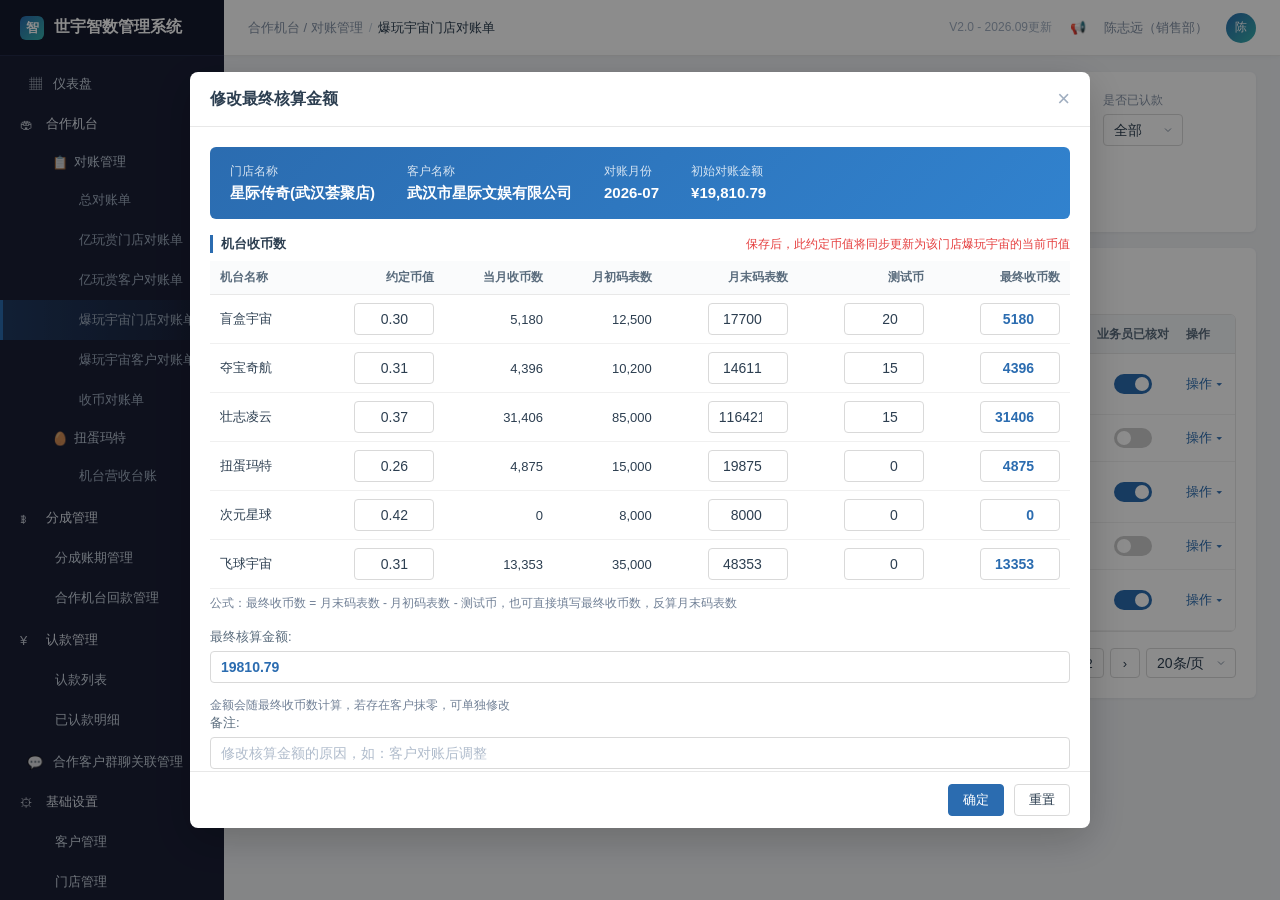
==== commit 163c4e6e: "fix: 收币对账单去除灰色背景+同步四个页面到开发版" ====
--- a/zhishu-dev.html
+++ b/zhishu-dev.html
@@ -2,7 +2,7 @@
 <html lang="zh-CN" data-theme="light"><head>
 <meta charset="UTF-8">
 <meta name="viewport" content="width=device-width, initial-scale=1.0">
-<title>世宇智数管理系统 - 开发版</title>
+<title>世宇智数管理系统</title>
 <style>
 /* ===== Reset & Base ===== */
 *{margin:0;padding:0;box-sizing:border-box;}
@@ -195,7 +195,8 @@
 
 /* ===== Dropdown Menu ===== */
 .dropdown{position:relative;display:inline-block;}
-.dropdown-menu{display:none;position:absolute;right:0;top:calc(100% + 4px);background:#fff;border:1px solid #e8e8e8;border-radius:6px;box-shadow:0 6px 16px rgba(0,0,0,.12);min-width:120px;z-index:50;overflow:hidden;}
+.dropdown-menu{display:none;position:absolute;right:0;top:calc(100% + 4px);background:#fff;border:1px solid #e8e8e8;border-radius:6px;box-shadow:0 6px 16px rgba(0,0,0,.12);min-width:120px;z-index:9999;}
+.dropdown-menu.dropdown-fixed{position:fixed;}
 .dropdown.open .dropdown-menu{display:block;}
 .dropdown-menu a{display:block;padding:7px 14px;font-size:13px;color:#2c3e50;white-space:nowrap;}
 .dropdown-menu a:hover{background:#f7fafc;color:#2b6cb0;}
@@ -383,28 +384,30 @@
   <aside class="sidebar">
     <div class="logo"><span class="dot">智</span>世宇智数管理系统</div>
     <nav class="nav" id="nav">
-      <div class="nav-item" data-page="dashboard" style="display:none;"><span class="icon">▦</span>仪表盘</div>
+      <div class="nav-item" data-page="dashboard"><span class="icon">▦</span>仪表盘</div>
 
       <div class="nav-group">
         <div class="nav-parent open"><span class="left"><span class="icon">🏟</span>合作机台</span><span class="arrow">▶</span></div>
         <div class="nav-sub">
           <div class="nav-sub-parent open" onclick="this.classList.toggle('open')"><span class="left"><span class="icon">📋</span>对账管理</span><span class="arrow">▶</span></div>
           <div class="nav-sub-sub">
-            <div class="nav-item" data-page="p1" style="display:none;">亿玩赏门店对账单</div>
+            <div class="nav-item" data-page="p_recon_summary">总对账单</div>
+            <div class="nav-item" data-page="p1">亿玩赏门店对账单</div>
             
-            <div class="nav-item" data-page="p3" style="display:none;">亿玩赏客户对账单</div>
-            <div class="nav-item active" data-page="p2" style="">爆玩宇宙门店对账单</div><div class="nav-item" data-page="p_bw_cust" style="display:none;">爆玩宇宙客户对账单</div>
+            <div class="nav-item" data-page="p3" style="">亿玩赏客户对账单</div>
+            <div class="nav-item" data-page="p2" style="">爆玩宇宙门店对账单</div><div class="nav-item" data-page="p_bw_cust">爆玩宇宙客户对账单</div>
+            <div class="nav-item active" data-page="p_coin_recon">收币对账单</div>
           </div>
           <div class="nav-sub-parent open" onclick="this.classList.toggle('open')"><span class="left"><span class="icon">🥚</span>扭蛋玛特</span><span class="arrow">▶</span></div>
           <div class="nav-sub-sub">
             <div class="nav-item" data-page="p_ndmt_machine">机台营收台账</div>
-            <div class="nav-item" data-page="p_ndmt_store">门店台账</div>
-            <div class="nav-item" data-page="p_ndmt_cust">客户台账</div>
-          </div>
-        </div>
-      </div>
-
-      <div class="nav-group" style="display:none;">
+            <div class="nav-item" data-page="p_ndmt_store" style="display:none;">门店台账</div>
+            <div class="nav-item" data-page="p_ndmt_cust" style="display:none;">客户台账</div>
+          </div>
+        </div>
+      </div>
+
+      <div class="nav-group">
         <div class="nav-parent open"><span class="left"><span class="icon">฿</span>分成管理</span><span class="arrow">▶</span></div>
         <div class="nav-sub">
           <div class="nav-item" data-page="p4">分成账期管理</div>
@@ -412,7 +415,7 @@
         </div>
       </div>
 
-      <div class="nav-group" style="display:none;">
+      <div class="nav-group">
         <div class="nav-parent open"><span class="left"><span class="icon">¥</span>认款管理</span><span class="arrow">▶</span></div>
         <div class="nav-sub">
           <div class="nav-item" data-page="p7">认款列表</div>
@@ -420,9 +423,9 @@
         </div>
       </div>
 
-      <div class="nav-item" data-page="p_chat" style="display:none;"><span class="icon">💬</span>合作客户群聊关联管理</div>
-
-      <div class="nav-group" style="display:none;">
+      <div class="nav-item" data-page="p_chat"><span class="icon">💬</span>合作客户群聊关联管理</div>
+
+      <div class="nav-group">
         <div class="nav-parent open"><span class="left"><span class="icon">⚙</span>基础设置</span><span class="arrow">▶</span></div>
         <div class="nav-sub">
           <div class="nav-item" data-page="base_cust">客户管理</div>
@@ -437,7 +440,7 @@
   <div class="main">
     <header class="header">
       <div class="header-left">
-        <div class="breadcrumb" id="breadcrumb"><span>合作机台 / 对账管理</span><span class="sep">/</span><span class="cur">爆玩宇宙门店对账单<span class="phase-badge phase-opt">三期新增</span></span></div>
+        <div class="breadcrumb" id="breadcrumb"><span>合作机台 / 对账管理</span><span class="sep">/</span><span class="cur">收币对账单<span class="phase-badge phase-new">三期新增</span></span></div>
       </div>
       <div class="header-right">
         <span style="color:#a0aec0;font-size:12px;">V2.0 - 2026.09更新</span>
@@ -451,7 +454,7 @@
         <span class="lg-item"><span class="phase-badge phase-opt">三期</span>本期优化项</span>
         <span class="lg-item"><span class="phase-badge phase-new">三期新增</span>规划新增项</span>
       </div>
-      <div class="lg-right" id="optBtnArea"><button class="btn-opt-note" onclick="openModal('modalOptimize')"><span class="opt-dot"></span>📋 优化调整说明<span class="opt-tag">三期</span></button></div>
+      <div class="lg-right" id="optBtnArea"></div>
     </div>
     <div class="content" id="content">
 
@@ -459,7 +462,7 @@
       <div class="page" id="page-p1">
         <div class="card">
           <div class="filter-bar">
-            <div class="filter-item" style=""><label>对账月份</label><input type="month" class="input" value="2026-08"></div>
+            <div class="filter-item" style=""><label>对账月份</label><select class="select" multiple="" style="height:32px;overflow:auto;"><option>全部</option><option selected="">2026-08</option><option>2026-07</option><option>2026-06</option><option>2026-05</option></select></div>
             <div class="filter-item" style=""><label>门店名称</label><select class="select" multiple="" size="1" style="height:32px"><option>星际传奇(深圳KKMall店)</option><option>萌朵拉(孝感吾悦广场店)</option></select></div>
             <div class="filter-item" style=""><label>客户名称</label><select class="select" multiple="" size="1"><option>深圳市乐的文化股份有限公司</option><option>广州萌朵拉文创科技有限公司</option></select></div>
             <div class="filter-item" style=""><label>匹配状态</label><select class="select"><option>全部</option><option>已匹配</option><option>未匹配</option><option>部分匹配</option></select></div>
@@ -800,7 +803,7 @@
       <div class="page" id="page-p3">
         <div class="card">
           <div class="filter-bar">
-            <div class="filter-item" style=""><label>对账月份</label><input type="month" class="input" value="2026-08"></div>
+            <div class="filter-item" style=""><label>对账月份</label><select class="select" multiple="" style="height:32px;overflow:auto;"><option>全部</option><option selected="">2026-08</option><option>2026-07</option><option>2026-06</option><option>2026-05</option></select></div>
             <div class="filter-item" style=""><label>客户名称</label><select class="select"><option>全部</option><option>深圳市乐的文化股份有限公司</option><option>广州萌朵拉文创科技有限公司</option></select></div>
             <div class="filter-item" style=""><label>匹配状态</label><select class="select"><option>全部</option><option>已匹配</option><option>未匹配</option><option>部分匹配</option></select></div>
             <div class="filter-item" style=""><label>是否已认款</label><select class="select"><option>全部</option><option>已认款</option><option>未认款</option></select></div>
@@ -958,10 +961,10 @@
         </div>
       </div>
 <!-- ===================== PAGE 2: 爆玩宇宙门店对账单 (三期) ===================== -->
-      <div class="page active" id="page-p2">
+      <div class="page" id="page-p2">
         <div class="card">
           <div class="filter-bar">
-            <div class="filter-item"><label>账期</label><input type="month" class="input" value="2026-07"></div>
+            <div class="filter-item"><label>账期</label><select class="select" multiple="" style="height:32px;overflow:auto;"><option>全部</option><option selected="">2026-07</option><option>2026-06</option><option>2026-05</option><option>2026-04</option></select></div>
             <div class="filter-item"><label>门店名称</label><select class="select"><option>全部</option><option>星际传奇(深圳KKMall店)</option><option>萌朵拉(孝感吾悦广场店)</option><option>星际传奇(武汉荟聚店)</option><option>大玩家(长沙悦方店)</option><option>星际传奇(广州太古汇店)</option></select></div>
             <div class="filter-item"><label>客户名称</label><select class="select"><option>全部</option><option>深圳市乐的文化股份有限公司</option><option>广州萌朵拉文创科技有限公司</option><option>武汉市星际文娱有限公司</option><option>长沙市大玩家文娱有限公司</option><option>广州星际文娱有限公司</option></select></div>
             <div class="filter-item"><label>核对员</label><select class="select"><option>全部</option><option>张三</option><option>李四</option><option>王五</option><option>赵六</option></select></div>
@@ -1024,7 +1027,7 @@
                   <td>—</td>
                   <td><span class="tag tag-green">已确认</span></td>
                   <td class="center"><label class="switch"><input type="checkbox" checked=""><span class="slider"></span></label></td>
-                  <td><div class="dropdown"><span class="dropdown-toggle">操作 ▾</span><div class="dropdown-menu"><a>修改币值</a><a>修改测试币</a><a>重新生成对账单</a><a>编辑备注</a><a>查看打印页</a><a onclick="openModal('modalImgView')">生成图片</a></div></div></td>
+                  <td><div class="dropdown"><span class="dropdown-toggle">操作 ▾</span><div class="dropdown-menu"><a>修改币值</a><a>修改测试币</a><a>重新生成对账单</a><a>编辑备注</a><a onclick="openModal('modalBWFnlAmt')">修改最终核算金额</a><a onclick="openModal('modalBWPrt')">查看打印页</a><a onclick="openModal('modalImgView')">生成图片</a></div></div></td>
                 </tr>
                 <tr>
                   <td class="center"><input type="checkbox" class="cb"></td>
@@ -1046,7 +1049,7 @@
                   <td>待确认</td>
                   <td><span class="tag tag-gray">待确认</span></td>
                   <td class="center"><label class="switch"><input type="checkbox"><span class="slider"></span></label></td>
-                  <td><div class="dropdown"><span class="dropdown-toggle">操作 ▾</span><div class="dropdown-menu"><a>修改币值</a><a>修改测试币</a><a>重新生成对账单</a><a>编辑备注</a><a>查看打印页</a><a onclick="openModal('modalImgView')">生成图片</a></div></div></td>
+                  <td><div class="dropdown"><span class="dropdown-toggle">操作 ▾</span><div class="dropdown-menu"><a>修改币值</a><a>修改测试币</a><a>重新生成对账单</a><a>编辑备注</a><a onclick="openModal('modalBWFnlAmt')">修改最终核算金额</a><a onclick="openModal('modalBWPrt')">查看打印页</a><a onclick="openModal('modalImgView')">生成图片</a></div></div></td>
                 </tr>
                 <tr>
                   <td class="center"><input type="checkbox" class="cb"></td>
@@ -1068,7 +1071,7 @@
                   <td>—</td>
                   <td><span class="tag tag-orange">有异议</span></td>
                   <td class="center"><label class="switch"><input type="checkbox" checked=""><span class="slider"></span></label></td>
-                  <td><div class="dropdown"><span class="dropdown-toggle">操作 ▾</span><div class="dropdown-menu"><a>修改币值</a><a>修改测试币</a><a>重新生成对账单</a><a>编辑备注</a><a>查看打印页</a><a onclick="openModal('modalImgView')">生成图片</a></div></div></td>
+                  <td><div class="dropdown"><span class="dropdown-toggle">操作 ▾</span><div class="dropdown-menu"><a>修改币值</a><a>修改测试币</a><a>重新生成对账单</a><a>编辑备注</a><a onclick="openModal('modalBWFnlAmt')">修改最终核算金额</a><a onclick="openModal('modalBWPrt')">查看打印页</a><a onclick="openModal('modalImgView')">生成图片</a></div></div></td>
                 </tr>
                 <tr>
                   <td class="center"><input type="checkbox" class="cb"></td>
@@ -1090,7 +1093,7 @@
                   <td>—</td>
                   <td><span class="tag tag-gray">待确认</span></td>
                   <td class="center"><label class="switch"><input type="checkbox"><span class="slider"></span></label></td>
-                  <td><div class="dropdown"><span class="dropdown-toggle">操作 ▾</span><div class="dropdown-menu"><a>修改币值</a><a>修改测试币</a><a>重新生成对账单</a><a>编辑备注</a><a>查看打印页</a><a onclick="openModal('modalImgView')">生成图片</a></div></div></td>
+                  <td><div class="dropdown"><span class="dropdown-toggle">操作 ▾</span><div class="dropdown-menu"><a>修改币值</a><a>修改测试币</a><a>重新生成对账单</a><a>编辑备注</a><a onclick="openModal('modalBWFnlAmt')">修改最终核算金额</a><a onclick="openModal('modalBWPrt')">查看打印页</a><a onclick="openModal('modalImgView')">生成图片</a></div></div></td>
                 </tr>
                 <tr>
                   <td class="center"><input type="checkbox" class="cb"></td>
@@ -1112,7 +1115,7 @@
                   <td>—</td>
                   <td><span class="tag tag-blue">自动确认</span></td>
                   <td class="center"><label class="switch"><input type="checkbox" checked=""><span class="slider"></span></label></td>
-                  <td><div class="dropdown"><span class="dropdown-toggle">操作 ▾</span><div class="dropdown-menu"><a>修改币值</a><a>修改测试币</a><a>重新生成对账单</a><a>编辑备注</a><a>查看打印页</a><a onclick="openModal('modalImgView')">生成图片</a></div></div></td>
+                  <td><div class="dropdown"><span class="dropdown-toggle">操作 ▾</span><div class="dropdown-menu"><a>修改币值</a><a>修改测试币</a><a>重新生成对账单</a><a>编辑备注</a><a onclick="openModal('modalBWFnlAmt')">修改最终核算金额</a><a onclick="openModal('modalBWPrt')">查看打印页</a><a onclick="openModal('modalImgView')">生成图片</a></div></div></td>
                 </tr>
               </tbody>
               <tfoot></tfoot>
@@ -1126,12 +1129,11 @@
       <div class="page" id="page-p_bw_cust">
         <div class="card">
           <div class="filter-bar">
-            <div class="filter-item" style=""><label>账期</label><input type="month" class="input" value="2026-08"></div>
-            <div class="filter-item" style=""><label>客户名称</label><select class="select"><option>全部</option><option>深圳市乐的文化股份有限公司</option></select></div>
-            <div class="filter-item" style=""><label>数据来源</label><select class="select"><option>全部</option><option>游艺宝</option><option>世宇后台</option></select></div>
-            <div class="filter-item" style=""><label>是否已推送</label><select class="select"><option>全部</option><option>已推送</option><option>未推送</option></select></div>
-            <div class="filter-item" style=""><label>业务员已核对</label><select class="select"><option>全部</option><option>已核对</option></select></div>
-            <button class="btn btn-primary" style="">查 询</button><div class="filter-item" style="justify-content: flex-end;"><button class="btn" style="margin-left:8px">重 置</button></div>
+            <div class="filter-item"><label>账期</label><select class="select" multiple="" style="height:32px;overflow:auto;"><option>全部</option><option selected="">2026-08</option><option>2026-07</option><option>2026-06</option><option>2026-05</option></select></div>
+            <div class="filter-item"><label>客户名称</label><select class="select"><option>全部</option><option>深圳市乐的文化股份有限公司</option><option>广州萌朵拉文创科技有限公司</option><option>武汉市星际文娱有限公司</option><option>长沙市大玩家文娱有限公司</option></select></div>
+            <div class="filter-item"><label>核对员</label><select class="select"><option>全部</option><option>张三</option><option>李四</option><option>王五</option><option>赵六</option></select></div>
+            <div class="filter-item"><label>是否已推送</label><select class="select"><option>全部</option><option>已推送</option><option>未推送</option></select></div>
+            <button class="btn btn-primary">查 询</button><div class="filter-item" style="justify-content: flex-end;"><button class="btn" style="margin-left:8px">重 置</button></div>
           </div>
         </div>
         <div class="card">
@@ -1141,61 +1143,263 @@
             <button class="btn btn-success">一键生成图片</button>
           </div>
           <div class="table-wrap">
-            <table class="data">
+            <table class="data" style="min-width:1920px;">
               <thead><tr>
-                <th class="center"><input type="checkbox" class="cb"></th>
-                <th>账期</th><th>客户名称</th><th>数据来源</th><th>合作机台数量</th>
-                <th>初始对账金额</th><th>最终核算金额</th><th>图片</th>
-                <th>已认款金额</th><th>已开票金额</th><th>识别码</th><th>备注</th><th>核对员</th><th>业务员已核对</th><th>是否已推送</th><th>操作</th>
+                <th style="width:40px;" class="center"><input type="checkbox" class="cb"></th>
+                <th>账期</th><th>客户名称</th><th>核对员</th><th>识别码</th><th>合作机台数量</th>
+                <th>初始对账金额</th><th>最终核算金额</th><th>已认款金额</th><th>已开票金额</th>
+                <th>约定币值</th><th>分成比例</th><th>图片</th><th>是否已推送</th>
+                <th>业务员核对状态</th><th>客户确认状态</th><th>操作</th>
+              </tr></thead>
+              <tbody>
+                <!-- Row 1: 乐的文化 - 全部已核对已确认 -->
+                <tr>
+                  <td class="center"><input type="checkbox" class="cb"></td>
+                  <td>2026-08</td>
+                  <td>深圳市乐的文化股份有限公司</td>
+                  <td>张三</td>
+                  <td>BW-LE-2026-08</td>
+                  <td>13台</td>
+                  <td class="amt">¥2,117.02</td><td class="amt amt-blue">¥2,117.02</td>
+                  <td class="amt">¥2,117.02</td><td class="amt">¥2,117.02</td>
+                  <td>1币=¥1.00</td><td>50%</td>
+                  <td><div style="width:40px;height:40px;border:1px solid #e0e0e0;border-radius:4px;display:flex;align-items:center;justify-content:center;cursor:pointer;background:#f5f5f5;" onclick="alert('查看大图，可复制发送客户')" title="点击查看大图">🖼</div></td>
+                  <td><span class="tag tag-green">已推送</span></td>
+                  <td>
+                    <div style="display:flex;flex-direction:column;gap:4px;">
+                      <div style="font-size:12px;"><span style="color:#718096;">星际传奇(KKMall)：</span><span class="tag tag-green" style="font-size:11px;">已审核</span></div>
+                      <div style="font-size:12px;"><span style="color:#718096;">星际传奇(武汉荟聚)：</span><span class="tag tag-green" style="font-size:11px;">已审核</span></div>
+                    </div>
+                  </td>
+                  <td>
+                    <div style="display:flex;flex-direction:column;gap:4px;">
+                      <div style="font-size:12px;"><span style="color:#718096;">星际传奇(KKMall)：</span><span class="tag tag-green" style="font-size:11px;">已确认</span></div>
+                      <div style="font-size:12px;"><span style="color:#718096;">星际传奇(武汉荟聚)：</span><span class="tag tag-blue" style="font-size:11px;">自动确认</span></div>
+                    </div>
+                  </td>
+                  <td><div class="dropdown"><span class="dropdown-toggle">操作 ▾</span><div class="dropdown-menu"><a onclick="openModal('modalBWCustPrt')">查看打印页</a><a>编辑备注</a><a onclick="openModal('modalImgView')">生成图片</a></div></div></td>
+                </tr>
+                <!-- Row 2: 萌朵拉 - 混合状态 -->
+                <tr>
+                  <td class="center"><input type="checkbox" class="cb"></td>
+                  <td>2026-08</td>
+                  <td>广州萌朵拉文创科技有限公司</td>
+                  <td>李四</td>
+                  <td>BW-MD-2026-08</td>
+                  <td>4台</td>
+                  <td class="amt">¥1,164.50</td><td class="amt amt-blue">¥1,164.50</td>
+                  <td class="amt">¥0.00</td><td class="amt">¥0.00</td>
+                  <td>1币=¥1.00</td><td>45%</td>
+                  <td>—</td>
+                  <td><span class="tag tag-gray">未推送</span></td>
+                  <td>
+                    <div style="display:flex;flex-direction:column;gap:4px;">
+                      <div style="font-size:12px;"><span style="color:#718096;">萌朵拉(孝感吾悦)：</span><span class="tag tag-green" style="font-size:11px;">已审核</span></div>
+                      <div style="font-size:12px;"><span style="color:#718096;">萌朵拉(广州正佳)：</span><span class="tag tag-gray" style="font-size:11px;">未审核</span></div>
+                    </div>
+                  </td>
+                  <td>
+                    <div style="display:flex;flex-direction:column;gap:4px;">
+                      <div style="font-size:12px;"><span style="color:#718096;">萌朵拉(孝感吾悦)：</span><span class="tag tag-green" style="font-size:11px;">已确认</span></div>
+                      <div style="font-size:12px;"><span style="color:#718096;">萌朵拉(广州正佳)：</span><span class="tag tag-orange" style="font-size:11px;">有异议</span></div>
+                    </div>
+                  </td>
+                  <td><div class="dropdown"><span class="dropdown-toggle">操作 ▾</span><div class="dropdown-menu"><a onclick="openModal('modalBWCustPrt')">查看打印页</a><a>编辑备注</a><a onclick="openModal('modalImgView')">生成图片</a></div></div></td>
+                </tr>
+                <!-- Row 3: 星际文娱 -->
+                <tr>
+                  <td class="center"><input type="checkbox" class="cb"></td>
+                  <td>2026-08</td>
+                  <td>武汉市星际文娱有限公司</td>
+                  <td>王五</td>
+                  <td>BW-XJ-2026-08</td>
+                  <td>3台</td>
+                  <td class="amt">¥790.00</td><td class="amt amt-blue">¥790.00</td>
+                  <td class="amt">¥790.00</td><td class="amt">¥790.00</td>
+                  <td>1币=¥1.00</td><td>50%</td>
+                  <td><div style="width:40px;height:40px;border:1px solid #e0e0e0;border-radius:4px;display:flex;align-items:center;justify-content:center;cursor:pointer;background:#f5f5f5;" onclick="alert('查看大图，可复制发送客户')" title="点击查看大图">🖼</div></td>
+                  <td><span class="tag tag-green">已推送</span></td>
+                  <td>
+                    <div style="display:flex;flex-direction:column;gap:4px;">
+                      <div style="font-size:12px;"><span style="color:#718096;">星际文娱(武汉天地)：</span><span class="tag tag-green" style="font-size:11px;">已审核</span></div>
+                      <div style="font-size:12px;"><span style="color:#718096;">星际文娱(光谷步行街)：</span><span class="tag tag-green" style="font-size:11px;">已审核</span></div>
+                      <div style="font-size:12px;"><span style="color:#718096;">星际文娱(楚河汉街)：</span><span class="tag tag-green" style="font-size:11px;">已审核</span></div>
+                    </div>
+                  </td>
+                  <td>
+                    <div style="display:flex;flex-direction:column;gap:4px;">
+                      <div style="font-size:12px;"><span style="color:#718096;">星际文娱(武汉天地)：</span><span class="tag tag-green" style="font-size:11px;">已确认</span></div>
+                      <div style="font-size:12px;"><span style="color:#718096;">星际文娱(光谷步行街)：</span><span class="tag tag-gray" style="font-size:11px;">待确认</span></div>
+                      <div style="font-size:12px;"><span style="color:#718096;">星际文娱(楚河汉街)：</span><span class="tag tag-green" style="font-size:11px;">已确认</span></div>
+                    </div>
+                  </td>
+                  <td><div class="dropdown"><span class="dropdown-toggle">操作 ▾</span><div class="dropdown-menu"><a onclick="openModal('modalBWCustPrt')">查看打印页</a><a>编辑备注</a><a onclick="openModal('modalImgView')">生成图片</a></div></div></td>
+                </tr>
+                <!-- Row 4: 大玩家 -->
+                <tr>
+                  <td class="center"><input type="checkbox" class="cb"></td>
+                  <td>2026-08</td>
+                  <td>长沙市大玩家文娱有限公司</td>
+                  <td>赵六</td>
+                  <td>BW-DWJ-2026-08</td>
+                  <td>2台</td>
+                  <td class="amt">¥728.00</td><td class="amt amt-blue">¥728.00</td>
+                  <td class="amt">¥0.00</td><td class="amt">¥0.00</td>
+                  <td>1币=¥1.00</td><td>50%</td>
+                  <td>—</td>
+                  <td><span class="tag tag-gray">未推送</span></td>
+                  <td>
+                    <div style="display:flex;flex-direction:column;gap:4px;">
+                      <div style="font-size:12px;"><span style="color:#718096;">大玩家(五一广场)：</span><span class="tag tag-gray" style="font-size:11px;">未审核</span></div>
+                      <div style="font-size:12px;"><span style="color:#718096;">大玩家(悦荟广场)：</span><span class="tag tag-gray" style="font-size:11px;">未审核</span></div>
+                    </div>
+                  </td>
+                  <td>
+                    <div style="display:flex;flex-direction:column;gap:4px;">
+                      <div style="font-size:12px;"><span style="color:#718096;">大玩家(五一广场)：</span><span class="tag tag-gray" style="font-size:11px;">待确认</span></div>
+                      <div style="font-size:12px;"><span style="color:#718096;">大玩家(悦荟广场)：</span><span class="tag tag-gray" style="font-size:11px;">待确认</span></div>
+                    </div>
+                  </td>
+                  <td><div class="dropdown"><span class="dropdown-toggle">操作 ▾</span><div class="dropdown-menu"><a onclick="openModal('modalBWCustPrt')">查看打印页</a><a>编辑备注</a><a onclick="openModal('modalImgView')">生成图片</a></div></div></td>
+                </tr>
+              </tbody>
+            </table>
+          </div>
+          <div class="pagination">
+            <span class="info">共 42 条记录</span>
+            <button class="page-btn">‹</button>
+            <button class="page-btn active">1</button><button class="page-btn">2</button><button class="page-btn">3</button>
+            <button class="page-btn">›</button>
+            <select class="select" style="height:30px;width:90px"><option>20条/页</option></select>
+          </div>
+        </div>
+      </div>
+
+      <!-- ===================== PAGE: 总对账单 ===================== -->
+      <div class="page" id="page-p_recon_summary">
+        <div class="card">
+          <div class="filter-bar">
+            <div class="filter-item"><label>账期</label><select class="select" multiple="" style="height:32px;overflow:auto;"><option selected="">全部</option><option>2026-09</option><option>2026-08</option><option>2026-07</option><option>2026-06</option></select></div>
+            <div class="filter-item"><label>客户名称</label><select class="select"><option>全部</option><option>深圳市乐的文化股份有限公司</option><option>广州萌朵拉文创科技有限公司</option><option>武汉市星际文娱有限公司</option><option>长沙市大玩家文娱有限公司</option></select></div>
+            <div class="filter-item"><label>核对员</label><select class="select"><option>全部</option><option>张三</option><option>李四</option><option>王五</option></select></div>
+            <div class="filter-item"><label>是否已核对</label><select class="select"><option>全部</option><option>已核对</option><option>未核对</option><option>部分核对</option></select></div>
+            <div class="filter-item"><label>客户确认状态</label><select class="select"><option>全部</option><option>已确认</option><option>自动确认</option><option>待确认</option><option>部分确认</option><option>有异议</option><option>部分有异议</option></select></div>
+            <div class="filter-item"><label>是否已认款</label><select class="select"><option>全部</option><option>已认款</option><option>部分认款</option><option>未认款</option></select></div>
+            <div class="filter-item"><label>是否已开票</label><select class="select"><option>全部</option><option>已开票</option><option>部分开票</option><option>未开票</option></select></div>
+            <div class="filter-item"><label>分成类型</label><select class="select"><option>全部</option><option>扭蛋玛特</option><option>盲盒宇宙</option><option>其他分成</option><option>爆玩宇宙</option></select></div>
+            <button class="btn btn-primary">查 询</button><div class="filter-item" style="justify-content: flex-end;"><button class="btn" style="margin-left:8px">重 置</button></div>
+          </div>
+        </div>
+        <div class="card">
+          <div style="display:flex;gap:8px;margin-bottom:12px;">
+            <button class="btn btn-primary" style="padding:4px 12px;">🔄 刷新</button>
+            <button class="btn" style="padding:4px 12px;">导出</button>
+            <button class="btn btn-success" style="padding:4px 12px;">📢 推送</button>
+          </div>
+          <div class="table-wrap">
+            <table class="data" style="min-width:2100px;">
+              <thead><tr>
+                <th style="width:40px;" class="center"><input type="checkbox" class="cb"></th>
+                <th>账期</th><th>客户名称</th><th>对账单号</th><th>识别码</th><th>机台分成明细</th>
+                <th>初始对账金额</th><th>最终核算金额</th><th>已认款金额</th><th>认款详情</th>
+                <th>已开票金额</th><th>开票详情</th>
+                <th>备注</th><th>客户确认状态</th><th>分成类型</th><th>核对专员</th><th>推送状态</th><th>操作</th>
               </tr></thead>
               <tbody>
                 <tr>
                   <td class="center"><input type="checkbox" class="cb"></td>
-                  <td>2026-08</td><td>深圳市乐的文化股份有限公司</td><td><span class="tag tag-blue">游艺宝</span></td><td>13台</td>
+                  <td>2026-08</td>
+                  <td>深圳市乐的文化股份有限公司</td>
+                  <td>DZD-202608-LE-001</td>
+                  <td>BW-LE-2026-08</td>
+                  <td><span class="btn-link" style="color:#3182ce;font-weight:600;" onclick="openModal('modalCoinDetail')">查看明细</span></td>
                   <td class="amt">¥2,117.02</td><td class="amt amt-blue">¥2,117.02</td>
-                  <td><div style="width:40px;height:40px;border:1px solid #e0e0e0;border-radius:4px;display:flex;align-items:center;justify-content:center;cursor:pointer;background:#f5f5f5;" onclick="alert('查看大图，可复制发送客户')" title="点击查看大图">🖼</div></td>
-                  <td><span class="btn-link" style="color:#38a169;font-weight:600;" onclick="openModal('modal2')">¥2,117.02</span></td>
-                  <td>¥2,117.02 <span class="btn-link" style="font-size:12px;margin-left:4px;" title="下载发票">⬇</span></td>
-                  <td>BW-LE-2026-08</td><td>—</td><td>张三</td>
-                  <td class="center"><span class="tag tag-green">已核对</span></td>
+                  <td class="amt">¥2,117.02</td>
+                  <td><span class="btn-link" style="color:#38a169;font-weight:600;">认款详情</span></td>
+                  <td class="amt">¥2,117.02</td>
+                  <td><span class="btn-link" style="color:#3182ce;font-weight:600;">发票详情</span></td>
+                  <td>—</td>
+                  <td><span class="tag tag-green">已确认</span> <span class="btn-link" style="font-size:12px;" onclick="openSummaryConfirm(0)">📋</span></td>
+                  <td><span class="tag tag-blue" style="margin-right:2px;">扭蛋玛特</span><span class="tag tag-blue">盲盒宇宙</span></td>
+                  <td>张三 <span class="tag tag-green">已核对</span><br>王五 <span class="tag tag-green">已核对</span></td>
                   <td><span class="tag tag-green">已推送</span></td>
-                  <td><div class="dropdown"><span class="dropdown-toggle">操作 ▾</span><div class="dropdown-menu"><a>查看打印页</a><a>推送到客户群</a><a onclick="openModal('modalImgView')">生成图片</a></div></div></td>
+                  <td><div class="dropdown"><span class="dropdown-toggle">操作 ▾</span><div class="dropdown-menu"><a>导出</a></div></div></td>
                 </tr>
                 <tr>
                   <td class="center"><input type="checkbox" class="cb"></td>
-                  <td>2026-08</td><td>广州萌朵拉文创科技有限公司</td><td><span class="tag tag-blue">游艺宝</span></td><td>4台</td>
+                  <td>2026-08</td>
+                  <td>广州萌朵拉文创科技有限公司</td>
+                  <td>DZD-202608-MD-001</td>
+                  <td>BW-MD-2026-08</td>
+                  <td><span class="btn-link" style="color:#3182ce;font-weight:600;" onclick="openModal('modalCoinDetail')">查看明细</span></td>
                   <td class="amt">¥1,164.50</td><td class="amt amt-blue">¥1,164.50</td>
-                  <td>—</td>
-                  <td><span class="btn-link" style="color:#38a169;font-weight:600;" onclick="openModal('modal2')">¥0.00</span></td>
-                  <td>¥0.00</td>
-                  <td>BW-MD-2026-08</td><td>待确认</td><td>李四</td>
-                  <td class="center"><span class="tag tag-gray">未核对</span></td>
+                  <td class="amt">¥0.00</td>
+                  <td><span class="btn-link" style="color:#dd6b20;font-weight:600;">去认款</span></td>
+                  <td class="amt">¥0.00</td>
+                  <td><span class="btn-link" style="color:#dd6b20;font-weight:600;">去开票</span></td>
+                  <td>待确认</td>
+                  <td><span class="tag tag-gray">待确认</span> <span class="btn-link" style="font-size:12px;" onclick="openSummaryConfirm(1)">📋</span></td>
+                  <td><span class="tag tag-blue">盲盒宇宙</span></td>
+                  <td>李四 <span class="tag tag-gray">未核对</span></td>
                   <td><span class="tag tag-gray">未推送</span></td>
-                  <td><div class="dropdown"><span class="dropdown-toggle">操作 ▾</span><div class="dropdown-menu"><a>查看打印页</a><a>推送到客户群</a><a onclick="openModal('modalImgView')">生成图片</a></div></div></td>
+                  <td><div class="dropdown"><span class="dropdown-toggle">操作 ▾</span><div class="dropdown-menu"><a>导出</a></div></div></td>
                 </tr>
                 <tr>
                   <td class="center"><input type="checkbox" class="cb"></td>
-                  <td>2026-08</td><td>武汉市星际文娱有限公司</td><td><span class="tag tag-purple">世宇后台</span></td><td>3台</td>
+                  <td>2026-08</td>
+                  <td>武汉市星际文娱有限公司</td>
+                  <td>DZD-202608-XJ-001</td>
+                  <td>BW-XJ-2026-08</td>
+                  <td><span class="btn-link" style="color:#3182ce;font-weight:600;" onclick="openModal('modalCoinDetail')">查看明细</span></td>
                   <td class="amt">¥790.00</td><td class="amt amt-blue">¥790.00</td>
-                  <td><div style="width:40px;height:40px;border:1px solid #e0e0e0;border-radius:4px;display:flex;align-items:center;justify-content:center;cursor:pointer;background:#f5f5f5;" onclick="alert('查看大图，可复制发送客户')" title="点击查看大图">🖼</div></td>
-                  <td><span class="btn-link" style="color:#38a169;font-weight:600;" onclick="openModal('modal2')">¥790.00</span></td>
-                  <td>¥790.00 <span class="btn-link" style="font-size:12px;margin-left:4px;" title="下载发票">⬇</span></td>
-                  <td>BW-XJ-2026-08</td><td>—</td><td>王五</td>
-                  <td class="center"><span class="tag tag-green">已核对</span></td>
+                  <td class="amt">¥790.00</td>
+                  <td><span class="btn-link" style="color:#38a169;font-weight:600;">认款详情</span></td>
+                  <td class="amt">¥790.00</td>
+                  <td><span class="btn-link" style="color:#3182ce;font-weight:600;">发票详情</span></td>
+                  <td>—</td>
+                  <td><span class="tag tag-blue">自动确认</span> <span class="btn-link" style="font-size:12px;" onclick="openSummaryConfirm(2)">📋</span></td>
+                  <td><span class="tag tag-blue">扭蛋玛特</span></td>
+                  <td>王五 <span class="tag tag-green">已核对</span></td>
                   <td><span class="tag tag-green">已推送</span></td>
-                  <td><div class="dropdown"><span class="dropdown-toggle">操作 ▾</span><div class="dropdown-menu"><a>查看打印页</a><a>推送到客户群</a><a onclick="openModal('modalImgView')">生成图片</a></div></div></td>
+                  <td><div class="dropdown"><span class="dropdown-toggle">操作 ▾</span><div class="dropdown-menu"><a>导出</a></div></div></td>
                 </tr>
                 <tr>
                   <td class="center"><input type="checkbox" class="cb"></td>
-                  <td>2026-08</td><td>长沙市大玩家文娱有限公司</td><td><span class="tag tag-purple">世宇后台</span></td><td>2台</td>
+                  <td>2026-08</td>
+                  <td>长沙市大玩家文娱有限公司</td>
+                  <td>DZD-202608-DWJ-001</td>
+                  <td>BW-DWJ-2026-08</td>
+                  <td><span class="btn-link" style="color:#3182ce;font-weight:600;" onclick="openModal('modalCoinDetail')">查看明细</span></td>
                   <td class="amt">¥728.00</td><td class="amt amt-blue">¥728.00</td>
+                  <td class="amt">¥400.00</td>
+                  <td><span class="btn-link" style="color:#dd6b20;font-weight:600;">部分认款</span></td>
+                  <td class="amt">¥300.00</td>
+                  <td><span class="btn-link" style="color:#dd6b20;font-weight:600;">部分开票</span></td>
                   <td>—</td>
-                  <td><span class="btn-link" style="color:#38a169;font-weight:600;" onclick="openModal('modal2')">¥0.00</span></td>
-                  <td>¥0.00</td>
-                  <td>BW-DWJ-2026-08</td><td>—</td><td>赵六</td>
-                  <td class="center"><span class="tag tag-gray">未核对</span></td>
+                  <td><span class="tag tag-orange">部分确认</span> <span class="btn-link" style="font-size:12px;" onclick="openSummaryConfirm(3)">📋</span></td>
+                  <td><span class="tag tag-gray">其他分成</span></td>
+                  <td>张三 <span class="tag tag-green">已核对</span><br>李四 <span class="tag tag-gray">未核对</span></td>
                   <td><span class="tag tag-gray">未推送</span></td>
-                  <td><div class="dropdown"><span class="dropdown-toggle">操作 ▾</span><div class="dropdown-menu"><a>查看打印页</a><a>推送到客户群</a><a onclick="openModal('modalImgView')">生成图片</a></div></div></td>
+                  <td><div class="dropdown"><span class="dropdown-toggle">操作 ▾</span><div class="dropdown-menu"><a>导出</a></div></div></td>
+                </tr>
+                <tr>
+                  <td class="center"><input type="checkbox" class="cb"></td>
+                  <td>2026-07</td>
+                  <td>深圳市乐的文化股份有限公司</td>
+                  <td>DZD-202607-LE-001</td>
+                  <td>BW-LE-2026-07</td>
+                  <td><span class="btn-link" style="color:#3182ce;font-weight:600;" onclick="openModal('modalCoinDetail')">查看明细</span></td>
+                  <td class="amt">¥1,890.00</td><td class="amt amt-blue">¥1,890.00</td>
+                  <td class="amt">¥1,890.00</td>
+                  <td><span class="btn-link" style="color:#38a169;font-weight:600;">认款详情</span></td>
+                  <td class="amt">¥1,200.00</td>
+                  <td><span class="btn-link" style="color:#dd6b20;font-weight:600;">部分开票</span></td>
+                  <td>—</td>
+                  <td><span class="tag tag-orange">部分有异议</span> <span class="btn-link" style="font-size:12px;" onclick="openSummaryConfirm(4)">📋</span></td>
+                  <td><span class="tag tag-blue" style="margin-right:2px;">扭蛋玛特</span><span class="tag tag-blue">盲盒宇宙</span></td>
+                  <td>张三 <span class="tag tag-green">已核对</span><br>王五 <span class="tag tag-green">已核对</span></td>
+                  <td><span class="tag tag-green">已推送</span></td>
+                  <td><div class="dropdown"><span class="dropdown-toggle">操作 ▾</span><div class="dropdown-menu"><a>导出</a></div></div></td>
                 </tr>
               </tbody>
             </table>
@@ -1204,6 +1408,133 @@
             <span class="info">共 42 条记录</span>
             <button class="page-btn">‹</button>
             <button class="page-btn active">1</button><button class="page-btn">2</button><button class="page-btn">3</button>
+            <button class="page-btn">›</button>
+            <select class="select" style="height:30px;width:90px"><option>10条/页</option></select>
+          </div>
+        </div>
+      </div>
+
+      <!-- ===================== PAGE: 收币对账单 ===================== -->
+      <div class="page active" id="page-p_coin_recon">
+        <div class="card">
+          <div class="filter-bar">
+            <div class="filter-item"><label>账期</label><select class="select" multiple="" style="height:32px;overflow:auto;"><option>全部</option><option selected="">2026-08</option><option>2026-07</option><option>2026-06</option><option>2026-05</option></select></div>
+            <div class="filter-item"><label>门店名称</label><select class="select"><option>全部</option><option>星际传奇(深圳KKMall店)</option><option>星际传奇(武汉荟聚店)</option><option>萌朵拉(孝感吾悦广场店)</option></select></div>
+            <div class="filter-item"><label>客户名称</label><select class="select"><option>全部</option><option>深圳市乐的文化股份有限公司</option><option>广州萌朵拉文创科技有限公司</option><option>武汉市星际文娱有限公司</option></select></div>
+            <div class="filter-item"><label>机台名称</label><select class="select"><option>全部</option><option>扭蛋玛特</option><option>盲盒宇宙</option><option>次元星球</option><option>飞球宇宙</option></select></div>
+            <div class="filter-item"><label>分成类型</label><select class="select"><option>全部</option><option>其他分成</option><option>扭蛋玛特</option><option>盲盒宇宙</option></select></div>
+            <div class="filter-item"><label>核对员</label><select class="select"><option>全部</option><option>张三</option><option>李四</option><option>王五</option></select></div>
+            <div class="filter-item"><label>是否已核对</label><select class="select"><option>全部</option><option>已核对</option><option>未核对</option></select></div>
+            <div class="filter-item"><label>客户确认状态</label><select class="select"><option>全部</option><option>已确认</option><option>自动确认</option><option>待确认</option><option>有异议</option></select></div>
+            <div class="filter-item"><label>是否已认款</label><select class="select"><option>全部</option><option>已认款</option><option>未认款</option></select></div>
+            <div class="filter-item"><label>是否已开票</label><select class="select"><option>全部</option><option>已开票</option><option>未开票</option></select></div>
+            <button class="btn btn-primary">查 询</button><div class="filter-item" style="justify-content: flex-end;"><button class="btn" style="margin-left:8px">重 置</button></div>
+          </div>
+        </div>
+        <div class="card">
+          <div class="btn-group">
+            <button class="btn btn">🔄 刷新</button>
+            <button class="btn btn-primary" onclick="openModal('modalCoinGen')">＋ 生成对账单</button>
+            <button class="btn btn-success">批量下载</button>
+          </div>
+          <div class="table-wrap">
+            <table class="data" style="min-width:1800px;">
+              <thead><tr>
+                <th style="width:40px;" class="center"><input type="checkbox" class="cb"></th>
+                <th>账期</th><th>门店名称</th><th>客户名称</th>
+                <th>核对员</th><th>识别码</th><th>机台分成明细</th>
+                <th>初始对账金额</th><th>最终核算金额</th><th>已认款金额</th><th>认款详情</th>
+                <th>已开票金额</th><th>开票详情</th><th>更新时间</th><th>机台数量</th>
+                <th>备注</th><th>客户确认状态</th><th>业务员已核对</th><th>操作</th>
+              </tr></thead>
+              <tbody>
+                <tr>
+                  <td class="center"><input type="checkbox" class="cb"></td>
+                  <td>2026-08</td>
+                  <td>星际传奇(深圳KKMall店)</td>
+                  <td>深圳市乐的文化股份有限公司</td>
+                  <td>张三</td>
+                  <td>SB-YWS-KKM-08</td>
+                  <td><span class="btn-link" onclick="openModal('modalCoinReconDetail')">查看明细</span></td>
+                  <td class="amt">¥357.32</td><td class="amt amt-blue">¥357.32</td>
+                  <td class="amt">¥357.32</td>
+                  <td><span class="btn-link" style="color:#38a169;font-weight:600;">认款详情</span></td>
+                  <td class="amt">¥357.32</td>
+                  <td><span class="btn-link" style="color:#3182ce;font-weight:600;">发票详情</span></td>
+                  <td>2026-09-03 14:30</td>
+                  <td>3台</td>
+                  <td>—</td>
+                  <td><span class="tag tag-green">已确认</span></td>
+                  <td class="center"><label class="switch"><input type="checkbox" checked=""><span class="slider"></span></label></td>
+                  <td style=""><div class="dropdown"><span class="dropdown-toggle">操作 ▾</span><div class="dropdown-menu" style=""><a>重新生成对账单</a><a onclick="openModal('modalCoinFnlAmt')">修改最终核算金额</a><a onclick="openModal('modalCoinPrt')">查看打印页</a></div></div></td>
+                </tr>
+                <tr>
+                  <td class="center"><input type="checkbox" class="cb"></td>
+                  <td>2026-08</td>
+                  <td>萌朵拉(孝感吾悦广场店)</td>
+                  <td>广州萌朵拉文创科技有限公司</td>
+                  <td>李四</td>
+                  <td>SB-YWS-XG-08</td>
+                  <td><span class="btn-link" onclick="openModal('modalCoinReconDetail')">查看明细</span></td>
+                  <td class="amt">¥60.00</td><td class="amt amt-blue">¥60.00</td>
+                  <td class="amt">¥0.00</td>
+                  <td><span class="btn-link" style="color:#dd6b20;font-weight:600;">去认款</span></td>
+                  <td class="amt">¥0.00</td>
+                  <td><span class="btn-link" style="color:#dd6b20;font-weight:600;">去开票</span></td>
+                  <td>2026-09-05 10:15</td>
+                  <td>1台</td>
+                  <td>—</td>
+                  <td><span class="tag tag-gray">待确认</span></td>
+                  <td class="center"><label class="switch"><input type="checkbox"><span class="slider"></span></label></td>
+                  <td><div class="dropdown"><span class="dropdown-toggle">操作 ▾</span><div class="dropdown-menu"><a>重新生成对账单</a><a onclick="openModal('modalCoinFnlAmt')">修改最终核算金额</a><a onclick="openModal('modalCoinPrt')">查看打印页</a></div></div></td>
+                </tr>
+                <tr>
+                  <td class="center"><input type="checkbox" class="cb"></td>
+                  <td>2026-08</td>
+                  <td>星际传奇(武汉荟聚店)</td>
+                  <td>武汉市星际文娱有限公司</td>
+                  <td>王五</td>
+                  <td>SB-YWS-WH-08</td>
+                  <td><span class="btn-link" onclick="openModal('modalCoinReconDetail')">查看明细</span></td>
+                  <td class="amt">¥112.36</td><td class="amt amt-blue">¥112.36</td>
+                  <td class="amt">¥112.36</td>
+                  <td><span class="btn-link" style="color:#38a169;font-weight:600;">认款详情</span></td>
+                  <td class="amt">¥112.36</td>
+                  <td><span class="btn-link" style="color:#3182ce;font-weight:600;">发票详情</span></td>
+                  <td>2026-09-04 16:45</td>
+                  <td>2台</td>
+                  <td>—</td>
+                  <td><span class="tag tag-green">已确认</span></td>
+                  <td class="center"><label class="switch"><input type="checkbox" checked=""><span class="slider"></span></label></td>
+                  <td><div class="dropdown"><span class="dropdown-toggle">操作 ▾</span><div class="dropdown-menu"><a>重新生成对账单</a><a onclick="openModal('modalCoinFnlAmt')">修改最终核算金额</a><a onclick="openModal('modalCoinPrt')">查看打印页</a></div></div></td>
+                </tr>
+                <tr>
+                  <td class="center"><input type="checkbox" class="cb"></td>
+                  <td>2026-08</td>
+                  <td>星际传奇(深圳KKMall店)</td>
+                  <td>深圳市乐的文化股份有限公司</td>
+                  <td>张三</td>
+                  <td>SB-YWS-KKM-08</td>
+                  <td><span class="btn-link" onclick="openModal('modalCoinReconDetail')">查看明细</span></td>
+                  <td class="amt">¥36.00</td><td class="amt amt-blue">¥36.00</td>
+                  <td class="amt">¥0.00</td>
+                  <td><span class="btn-link" style="color:#dd6b20;font-weight:600;">去认款</span></td>
+                  <td class="amt">¥0.00</td>
+                  <td><span class="btn-link" style="color:#dd6b20;font-weight:600;">去开票</span></td>
+                  <td>2026-09-03 14:30</td>
+                  <td>2台</td>
+                  <td>—</td>
+                  <td><span class="tag tag-orange">有异议</span></td>
+                  <td class="center"><label class="switch"><input type="checkbox"><span class="slider"></span></label></td>
+                  <td><div class="dropdown"><span class="dropdown-toggle">操作 ▾</span><div class="dropdown-menu"><a>重新生成对账单</a><a onclick="openModal('modalCoinFnlAmt')">修改最终核算金额</a><a onclick="openModal('modalCoinPrt')">查看打印页</a></div></div></td>
+                </tr>
+              </tbody>
+            </table>
+          </div>
+          <div class="pagination">
+            <span class="info">共 128 条记录</span>
+            <button class="page-btn">‹</button>
+            <button class="page-btn active">1</button><button class="page-btn">2</button><button class="page-btn">3</button><button class="page-btn">4</button><button class="page-btn">5</button>
             <button class="page-btn">›</button>
             <select class="select" style="height:30px;width:90px"><option>20条/页</option></select>
           </div>
@@ -2141,6 +2472,15 @@
     <div class="modal-header"><span class="modal-title">生成对账单</span><button class="modal-close" onclick="closeModal('modalBWGen')">×</button></div>
     <div class="modal-body">
       <div class="form-row">
+        <div class="form-col"><div class="form-label">数据来源:</div>
+          <select class="select" style="flex:1;">
+            <option value="main" selected="">按主要数据来源</option>
+            <option value="yyb">游艺宝</option>
+            <option value="syh">世宇后台</option>
+          </select>
+        </div>
+      </div>
+      <div class="form-row">
         <div class="form-col"><div class="form-label">选择方式:</div>
           <div style="display:flex;gap:0;border-radius:4px;overflow:hidden;border:1px solid #d9d9d9;width:fit-content;">
             <button type="button" class="bw-sel-mode-btn active" onclick="bwSelMode(this,'all')" style="padding:6px 18px;font-size:13px;border:none;background:#2b6cb0;color:#fff;cursor:pointer;">全部</button>
@@ -2167,6 +2507,1266 @@
     <div class="modal-footer"><button class="btn btn-primary" onclick="closeModal('modalBWGen')">生成</button><button class="btn" onclick="closeModal('modalBWGen')">关闭</button></div>
   </div>
 </div>
+<!-- ============ MODAL BW-FNL-AMT: 修改最终核算金额 ============ -->
+<div class="modal-mask" id="modalBWFnlAmt">
+  <div class="modal" style="width:900px;">
+    <div class="modal-header"><span class="modal-title">修改最终核算金额</span><button class="modal-close" onclick="closeModal('modalBWFnlAmt')">×</button></div>
+    <div class="modal-body">
+      <div class="detail-info-bar">
+        <div class="info-item"><span class="lbl">门店名称</span><span class="val">终极梦想（大连西岗恒隆店）</span></div>
+        <div class="info-item"><span class="lbl">客户名称</span><span class="val">大连电悦梦想娱乐科技有限公司</span></div>
+        <div class="info-item"><span class="lbl">对账月份</span><span class="val">2026-08</span></div>
+        <div class="info-item"><span class="lbl">分成对账金额</span><span class="val">¥5,273.47</span></div>
+      </div>
+
+      <div style="display:flex;justify-content:space-between;align-items:center;margin:12px 0 8px;">
+        <div style="font-size:13px;font-weight:600;color:#2c3e50;border-left:3px solid #2b6cb0;padding-left:8px;">机台收币数</div>
+        <div style="font-size:12px;color:#e53e3e;">保存后，此约定币值将同步更新为该门店爆玩宇宙的当前币值</div>
+      </div>
+      <div style="margin-bottom:8px;">
+        <label style="font-size:13px;font-weight:600;color:#2c3e50;margin-right:8px;">约定币值：</label>
+        <input type="number" class="input" value="0.2000" step="0.0001" style="width:100px;font-weight:600;color:#2b6cb0;">
+      </div>
+      <table class="data" style="width:100%;font-size:13px;">
+        <thead><tr>
+          <th style="text-align:left;padding:8px 10px;">机台名称</th>
+          <th style="text-align:right;padding:8px 10px;">当月收币数</th>
+          <th style="text-align:right;padding:8px 10px;">月初码表数</th>
+          <th style="text-align:right;padding:8px 10px;">月末码表数</th>
+          <th style="text-align:right;padding:8px 10px;">测试币</th>
+          <th style="text-align:right;padding:8px 10px;">最终收币数</th>
+        </tr></thead>
+        <tbody>
+          <tr><td style="padding:8px 10px;">摸鱼达人</td><td style="padding:8px 10px;text-align:right;" class="bwFnlOrig">1,245</td><td style="padding:8px 10px;text-align:right;" class="bwFnlStart">8,200</td><td style="padding:8px 10px;text-align:right;"><input type="number" class="input bwFnlMonth" value="9445" style="width:90px;text-align:right;" oninput="calcBWFnl(this)"></td><td style="padding:8px 10px;text-align:right;"><input type="number" class="input bwFnlTest" value="0" style="width:90px;text-align:right;" oninput="calcBWFnl(this)"></td><td style="padding:8px 10px;text-align:right;"><input type="number" class="input bwFnlRecv" value="1245" style="width:90px;text-align:right;font-weight:600;color:#2b6cb0;"></td></tr>
+          <tr><td style="padding:8px 10px;">乖巧派对</td><td style="padding:8px 10px;text-align:right;" class="bwFnlOrig">980</td><td style="padding:8px 10px;text-align:right;" class="bwFnlStart">6,500</td><td style="padding:8px 10px;text-align:right;"><input type="number" class="input bwFnlMonth" value="7480" style="width:90px;text-align:right;" oninput="calcBWFnl(this)"></td><td style="padding:8px 10px;text-align:right;"><input type="number" class="input bwFnlTest" value="0" style="width:90px;text-align:right;" oninput="calcBWFnl(this)"></td><td style="padding:8px 10px;text-align:right;"><input type="number" class="input bwFnlRecv" value="980" style="width:90px;text-align:right;font-weight:600;color:#2b6cb0;"></td></tr>
+          <tr><td style="padding:8px 10px;">勇者大陆</td><td style="padding:8px 10px;text-align:right;" class="bwFnlOrig">1,560</td><td style="padding:8px 10px;text-align:right;" class="bwFnlStart">10,300</td><td style="padding:8px 10px;text-align:right;"><input type="number" class="input bwFnlMonth" value="11860" style="width:90px;text-align:right;" oninput="calcBWFnl(this)"></td><td style="padding:8px 10px;text-align:right;"><input type="number" class="input bwFnlTest" value="0" style="width:90px;text-align:right;" oninput="calcBWFnl(this)"></td><td style="padding:8px 10px;text-align:right;"><input type="number" class="input bwFnlRecv" value="1560" style="width:90px;text-align:right;font-weight:600;color:#2b6cb0;"></td></tr>
+          <tr><td style="padding:8px 10px;">向阳而生</td><td style="padding:8px 10px;text-align:right;" class="bwFnlOrig">720</td><td style="padding:8px 10px;text-align:right;" class="bwFnlStart">4,800</td><td style="padding:8px 10px;text-align:right;"><input type="number" class="input bwFnlMonth" value="5520" style="width:90px;text-align:right;" oninput="calcBWFnl(this)"></td><td style="padding:8px 10px;text-align:right;"><input type="number" class="input bwFnlTest" value="0" style="width:90px;text-align:right;" oninput="calcBWFnl(this)"></td><td style="padding:8px 10px;text-align:right;"><input type="number" class="input bwFnlRecv" value="720" style="width:90px;text-align:right;font-weight:600;color:#2b6cb0;"></td></tr>
+        </tbody>
+      </table>
+      <div style="font-size:12px;color:#718096;margin-top:6px;">公式：最终收币数 = 月末码表数 - 月初码表数 - 测试币，也可直接填写最终收币数，反算月末码表数</div>
+
+      <div class="form-row" style="margin-top:16px;"><div class="form-col"><div class="form-label">最终核算金额:</div><input type="number" class="input" value="5273.47" step="0.01" style="flex:1;font-weight:600;color:#2b6cb0;"></div></div>
+      <div style="font-size:12px;color:#718096;margin-top:4px;">金额会随最终收币数计算，若存在客户抹零，可单独修改</div>
+      <div class="form-row"><div class="form-col"><div class="form-label">备注:</div><input type="text" class="input" placeholder="修改核算金额的原因，如：客户对账后调整" style="flex:1;"></div></div>
+    </div>
+    <div class="modal-footer"><button class="btn btn-primary" onclick="closeModal('modalBWFnlAmt')">确定</button><button class="btn" onclick="closeModal('modalBWFnlAmt')">重置</button></div>
+  </div>
+</div>
+<script>
+function calcBWFnl(el){
+  var row=el.closest('tr');
+  var monthStart=parseInt(row.querySelector('.bwFnlStart').textContent.replace(/,/g,''))||0;
+  var monthEnd=parseInt(row.querySelector('.bwFnlMonth').value)||0;
+  var test=parseInt(row.querySelector('.bwFnlTest').value)||0;
+  var fnl=row.querySelector('.bwFnlRecv');
+  fnl.value=Math.max(0,monthEnd-monthStart-test);
+}
+</script>
+<!-- ============ MODAL BW-PRT: 查看打印页 ============ -->
+<div class="modal-mask" id="modalBWPrt">
+  <div class="modal" style="width:900px;">
+    <div class="modal-header"><span class="modal-title">查看打印页</span><button class="modal-close" onclick="closeModal('modalBWPrt')">×</button></div>
+    <div class="modal-body" style="padding:24px;">
+      <div style="text-align:center;margin-bottom:12px;">
+        <button class="btn btn-success" onclick="window.print()">🖨 打印</button>
+        <button class="btn" onclick="closeModal('modalBWPrt')">关闭</button>
+      </div>
+      <div style="border:1px solid #333;padding:32px;background:#fff;">
+        <h2 style="text-align:center;font-size:18px;margin:0 0 4px;">合作对账单（2026.8月）</h2>
+        <div style="text-align:center;font-size:13px;color:#666;margin-bottom:8px;">运营时间 8月1日 - 8月31日</div>
+        <div style="font-size:13px;margin-bottom:12px;">门店：终极梦想（大连西岗恒隆店）</div>
+
+        <div style="font-size:14px;font-weight:600;text-align:center;margin:12px 0 6px;">合作机台收币明细</div>
+        <table style="width:100%;border-collapse:collapse;font-size:11px;">
+          <thead>
+          <tr style="background:#f5f5f5;">
+            <th style="border:1px solid #333;padding:5px 6px;text-align:center;">序号</th>
+            <th style="border:1px solid #333;padding:5px 6px;text-align:center;">机台名称</th>
+            <th style="border:1px solid #333;padding:5px 6px;text-align:center;">机台数量</th>
+            <th style="border:1px solid #333;padding:5px 6px;text-align:center;">月初码表数</th>
+            <th style="border:1px solid #333;padding:5px 6px;text-align:center;">月末码表数</th>
+            <th style="border:1px solid #333;padding:5px 6px;text-align:center;">测试币</th>
+            <th style="border:1px solid #333;padding:5px 6px;text-align:center;">实际收币</th>
+            <th style="border:1px solid #333;padding:5px 6px;text-align:center;">约定币值</th>
+            <th style="border:1px solid #333;padding:5px 6px;text-align:center;">实收金额</th>
+            <th style="border:1px solid #333;padding:5px 6px;text-align:center;" colspan="2">分成比例</th>
+            <th style="border:1px solid #333;padding:5px 6px;text-align:center;" colspan="2">分成金额</th>
+          </tr>
+          <tr style="background:#f5f5f5;">
+            <th colspan="9"></th>
+            <th style="border:1px solid #333;padding:3px 6px;text-align:center;font-size:10px;">世宇</th>
+            <th style="border:1px solid #333;padding:3px 6px;text-align:center;font-size:10px;">乐园</th>
+            <th style="border:1px solid #333;padding:3px 6px;text-align:center;font-size:10px;">世宇</th>
+            <th style="border:1px solid #333;padding:3px 6px;text-align:center;font-size:10px;">乐园</th>
+          </tr>
+          </thead>
+          <tbody>
+            <tr>
+              <td style="border:1px solid #333;padding:4px 6px;text-align:center;">1</td>
+              <td style="border:1px solid #333;padding:4px 6px;">盲盒宇宙</td>
+              <td style="border:1px solid #333;padding:4px 6px;text-align:center;">1</td>
+              <td style="border:1px solid #333;padding:4px 6px;text-align:right;">12,500</td>
+              <td style="border:1px solid #333;padding:4px 6px;text-align:right;">17,700</td>
+              <td style="border:1px solid #333;padding:4px 6px;text-align:right;color:#c05621;">20</td>
+              <td style="border:1px solid #333;padding:4px 6px;text-align:right;">5,180</td>
+              <td style="border:1px solid #333;padding:4px 6px;text-align:right;">0.30</td>
+              <td style="border:1px solid #333;padding:4px 6px;text-align:right;">1,554.00</td>
+              <td style="border:1px solid #333;padding:4px 6px;text-align:center;">50%</td>
+              <td style="border:1px solid #333;padding:4px 6px;text-align:center;">50%</td>
+              <td style="border:1px solid #333;padding:4px 6px;text-align:right;background:#fffde7;font-weight:600;">777.00</td>
+              <td style="border:1px solid #333;padding:4px 6px;text-align:right;">777.00</td>
+            </tr>
+            <tr>
+              <td style="border:1px solid #333;padding:4px 6px;text-align:center;">2</td>
+              <td style="border:1px solid #333;padding:4px 6px;">夺宝奇航</td>
+              <td style="border:1px solid #333;padding:4px 6px;text-align:center;">1</td>
+              <td style="border:1px solid #333;padding:4px 6px;text-align:right;">10,200</td>
+              <td style="border:1px solid #333;padding:4px 6px;text-align:right;">14,611</td>
+              <td style="border:1px solid #333;padding:4px 6px;text-align:right;color:#c05621;">15</td>
+              <td style="border:1px solid #333;padding:4px 6px;text-align:right;">4,396</td>
+              <td style="border:1px solid #333;padding:4px 6px;text-align:right;">0.31</td>
+              <td style="border:1px solid #333;padding:4px 6px;text-align:right;">1,362.76</td>
+              <td style="border:1px solid #333;padding:4px 6px;text-align:center;">50%</td>
+              <td style="border:1px solid #333;padding:4px 6px;text-align:center;">50%</td>
+              <td style="border:1px solid #333;padding:4px 6px;text-align:right;background:#fffde7;font-weight:600;">681.38</td>
+              <td style="border:1px solid #333;padding:4px 6px;text-align:right;">681.38</td>
+            </tr>
+            <tr>
+              <td style="border:1px solid #333;padding:4px 6px;text-align:center;">3</td>
+              <td style="border:1px solid #333;padding:4px 6px;color:#e53e3e;font-weight:600;">壮志凌云</td>
+              <td style="border:1px solid #333;padding:4px 6px;text-align:center;">1</td>
+              <td style="border:1px solid #333;padding:4px 6px;text-align:right;">85,000</td>
+              <td style="border:1px solid #333;padding:4px 6px;text-align:right;">116,421</td>
+              <td style="border:1px solid #333;padding:4px 6px;text-align:right;color:#c05621;">15</td>
+              <td style="border:1px solid #333;padding:4px 6px;text-align:right;">31,406</td>
+              <td style="border:1px solid #333;padding:4px 6px;text-align:right;">0.37</td>
+              <td style="border:1px solid #333;padding:4px 6px;text-align:right;">11,620.22</td>
+              <td style="border:1px solid #333;padding:4px 6px;text-align:center;">50%</td>
+              <td style="border:1px solid #333;padding:4px 6px;text-align:center;">50%</td>
+              <td style="border:1px solid #333;padding:4px 6px;text-align:right;background:#fffde7;font-weight:600;">5,810.11</td>
+              <td style="border:1px solid #333;padding:4px 6px;text-align:right;">5,810.11</td>
+            </tr>
+            <tr>
+              <td style="border:1px solid #333;padding:4px 6px;text-align:center;">4</td>
+              <td style="border:1px solid #333;padding:4px 6px;">扭蛋玛特</td>
+              <td style="border:1px solid #333;padding:4px 6px;text-align:center;">1</td>
+              <td style="border:1px solid #333;padding:4px 6px;text-align:right;">15,000</td>
+              <td style="border:1px solid #333;padding:4px 6px;text-align:right;">19,875</td>
+              <td style="border:1px solid #333;padding:4px 6px;text-align:right;color:#999;">0</td>
+              <td style="border:1px solid #333;padding:4px 6px;text-align:right;">4,875</td>
+              <td style="border:1px solid #333;padding:4px 6px;text-align:right;">0.26</td>
+              <td style="border:1px solid #333;padding:4px 6px;text-align:right;">1,267.50</td>
+              <td style="border:1px solid #333;padding:4px 6px;text-align:center;font-weight:600;">70%</td>
+              <td style="border:1px solid #333;padding:4px 6px;text-align:center;font-weight:600;">30%</td>
+              <td style="border:1px solid #333;padding:4px 6px;text-align:right;background:#fffde7;font-weight:600;">887.25</td>
+              <td style="border:1px solid #333;padding:4px 6px;text-align:right;">380.25</td>
+            </tr>
+            <tr>
+              <td style="border:1px solid #333;padding:4px 6px;text-align:center;">5</td>
+              <td style="border:1px solid #333;padding:4px 6px;">次元星球</td>
+              <td style="border:1px solid #333;padding:4px 6px;text-align:center;">1</td>
+              <td style="border:1px solid #333;padding:4px 6px;text-align:right;">8,000</td>
+              <td style="border:1px solid #333;padding:4px 6px;text-align:right;">8,000</td>
+              <td style="border:1px solid #333;padding:4px 6px;text-align:right;color:#999;">0</td>
+              <td style="border:1px solid #333;padding:4px 6px;text-align:right;">0</td>
+              <td style="border:1px solid #333;padding:4px 6px;text-align:right;">0.42</td>
+              <td style="border:1px solid #333;padding:4px 6px;text-align:right;">0.00</td>
+              <td style="border:1px solid #333;padding:4px 6px;text-align:center;">50%</td>
+              <td style="border:1px solid #333;padding:4px 6px;text-align:center;">50%</td>
+              <td style="border:1px solid #333;padding:4px 6px;text-align:right;background:#fffde7;font-weight:600;">0.00</td>
+              <td style="border:1px solid #333;padding:4px 6px;text-align:right;">0.00</td>
+            </tr>
+            <tr>
+              <td style="border:1px solid #333;padding:4px 6px;text-align:center;">6</td>
+              <td style="border:1px solid #333;padding:4px 6px;">飞球宇宙</td>
+              <td style="border:1px solid #333;padding:4px 6px;text-align:center;">1</td>
+              <td style="border:1px solid #333;padding:4px 6px;text-align:right;">35,000</td>
+              <td style="border:1px solid #333;padding:4px 6px;text-align:right;">48,353</td>
+              <td style="border:1px solid #333;padding:4px 6px;text-align:right;color:#999;">0</td>
+              <td style="border:1px solid #333;padding:4px 6px;text-align:right;">13,353</td>
+              <td style="border:1px solid #333;padding:4px 6px;text-align:right;">0.31</td>
+              <td style="border:1px solid #333;padding:4px 6px;text-align:right;">4,139.43</td>
+              <td style="border:1px solid #333;padding:4px 6px;text-align:center;">50%</td>
+              <td style="border:1px solid #333;padding:4px 6px;text-align:center;">50%</td>
+              <td style="border:1px solid #333;padding:4px 6px;text-align:right;background:#fffde7;font-weight:600;">2,069.72</td>
+              <td style="border:1px solid #333;padding:4px 6px;text-align:right;">2,069.72</td>
+            </tr>
+            <tr style="background:#fafafa;font-weight:600;">
+              <td colspan="6" style="border:1px solid #333;padding:4px 6px;text-align:right;">合计</td>
+              <td style="border:1px solid #333;padding:4px 6px;text-align:right;">59,210</td>
+              <td style="border:1px solid #333;padding:4px 6px;"></td>
+              <td style="border:1px solid #333;padding:4px 6px;text-align:right;">19,943.91</td>
+              <td colspan="2" style="border:1px solid #333;padding:4px 6px;"></td>
+              <td style="border:1px solid #333;padding:4px 6px;text-align:right;background:#fffde7;">10,225.46</td>
+              <td style="border:1px solid #333;padding:4px 6px;text-align:right;">9,718.45</td>
+            </tr>
+          </tbody>
+        </table>
+        <div style="background:#fffde6;border:1px solid #ffe58f;padding:6px 10px;margin-top:8px;font-size:11px;color:#8c7a3d;">
+          <strong>测试币明细：</strong>盲盒宇宙20，夺宝奇航15，壮志凌云15，合计50
+        </div>
+        <div style="background:#fffde7;font-weight:600;font-size:13px;text-align:center;padding:6px;margin-top:8px;border:1px solid #333;">
+          世宇分成金额：¥10,225.46　|　乐园分成金额：¥9,718.45
+        </div>
+
+        <div style="display:flex;justify-content:space-between;margin-top:20px;">
+          <div style="font-size:12px;flex:1;">
+            <div style="margin-bottom:4px;">1. 总收币数据来源于游艺宝。</div>
+            <div style="margin-bottom:4px;">2. 运营日期: 2026-08-01至2026-08-31（31天）。</div>
+            <div style="margin-bottom:4px;">3. 收款账户：</div>
+            <div style="margin-left:16px;margin-bottom:2px;">账户名称：广东世宇科技股份有限公司</div>
+            <div style="margin-left:16px;margin-bottom:2px;">账号：6222 **** **** 1234</div>
+            <div style="margin-left:16px;margin-bottom:2px;">开户行：中国建设银行股份有限公司中山沙朗支行</div>
+            <div style="color:#c0392b;font-weight:600;margin-top:6px;">付款识别码：ca3367368641</div>
+          </div>
+          <div style="text-align:center;width:140px;">
+            <div style="width:120px;height:120px;background:#f5f5f5;border:1px solid #ddd;display:flex;align-items:center;justify-content:center;margin:0 auto 4px;font-size:24px;color:#999;">▣</div>
+            <div style="font-size:12px;color:#c0392b;font-weight:600;">微信扫码付款</div>
+            <div style="font-size:12px;color:#c0392b;font-weight:600;">识别码：ca3367368641</div>
+          </div>
+        </div>
+
+        <div style="display:flex;justify-content:space-between;margin-top:32px;padding-top:16px;border-top:1px solid #e0e0e0;">
+          <div style="text-align:center;flex:1;">
+            <div style="font-size:12px;color:#666;margin-bottom:4px;">大连电悦梦想娱乐科技有限公司</div>
+            <div style="height:50px;"></div>
+            <div style="font-size:13px;">经手人：</div>
+            <div style="font-size:12px;color:#999;margin-top:2px;">日期：2026年10月7日</div>
+          </div>
+          <div style="text-align:center;flex:1;">
+            <div style="font-size:12px;color:#666;margin-bottom:4px;">广东世宇科技股份有限公司</div>
+            <div style="height:50px;"></div>
+            <div style="font-size:13px;">复核人：</div>
+            <div style="font-size:12px;color:#999;margin-top:2px;">日期：2026年10月7日</div>
+          </div>
+        </div>
+      </div>
+    </div>
+  </div>
+</div>
+<!-- ============ MODAL COIN-PRT: 收币对账单打印页 ============ -->
+<div class="modal-mask" id="modalCoinPrt">
+  <div class="modal" style="width:900px;">
+    <div class="modal-header"><span class="modal-title">查看打印页</span><button class="modal-close" onclick="closeModal('modalCoinPrt')">×</button></div>
+    <div class="modal-body" style="padding:24px;">
+      <div style="text-align:center;margin-bottom:12px;">
+        <button class="btn btn-success" onclick="window.print()">🖨 打印</button>
+        <button class="btn" onclick="closeModal('modalCoinPrt')">关闭</button>
+      </div>
+      <div style="border:1px solid #333;padding:32px;background:#fff;">
+        <h2 style="text-align:center;font-size:18px;margin:0 0 4px;">世宇科技&amp;武汉市星际文娱有限公司合作对账单（2026年7月）</h2>
+        <div style="text-align:center;font-size:13px;color:#666;margin-bottom:8px;">运营时间 7月1日 - 7月31日</div>
+
+        <div style="font-size:14px;font-weight:600;text-align:left;margin:12px 0 6px;">星际传奇(武汉荟聚店)</div>
+        <table style="width:100%;border-collapse:collapse;font-size:11px;">
+          <thead>
+          <tr style="background:#f5f5f5;">
+            <th style="border:1px solid #333;padding:5px 6px;text-align:center;">序号</th>
+            <th style="border:1px solid #333;padding:5px 6px;text-align:center;">机台名称</th>
+            <th style="border:1px solid #333;padding:5px 6px;text-align:center;">机台数量</th>
+            <th style="border:1px solid #333;padding:5px 6px;text-align:center;">实际收币数量</th>
+            <th style="border:1px solid #333;padding:5px 6px;text-align:center;">约定币值/元</th>
+            <th style="border:1px solid #333;padding:5px 6px;text-align:center;">收入金额</th>
+            <th style="border:1px solid #333;padding:5px 6px;text-align:center;" colspan="2">分成比例</th>
+          </tr>
+          <tr style="background:#f5f5f5;">
+            <th colspan="6"></th>
+            <th style="border:1px solid #333;padding:3px 6px;text-align:center;font-size:10px;">世宇</th>
+            <th style="border:1px solid #333;padding:3px 6px;text-align:center;font-size:10px;">乐园</th>
+          </tr>
+          </thead>
+          <tbody>
+            <tr>
+              <td style="border:1px solid #333;padding:4px 6px;text-align:center;">1</td>
+              <td style="border:1px solid #333;padding:4px 6px;">盲盒宇宙</td>
+              <td style="border:1px solid #333;padding:4px 6px;text-align:center;">1</td>
+              <td style="border:1px solid #333;padding:4px 6px;text-align:right;">5,180</td>
+              <td style="border:1px solid #333;padding:4px 6px;text-align:right;">0.30</td>
+              <td style="border:1px solid #333;padding:4px 6px;text-align:right;">1,554.00</td>
+              <td style="border:1px solid #333;padding:4px 6px;text-align:center;">50%</td>
+              <td style="border:1px solid #333;padding:4px 6px;text-align:center;">50%</td>
+            </tr>
+            <tr>
+              <td style="border:1px solid #333;padding:4px 6px;text-align:center;">2</td>
+              <td style="border:1px solid #333;padding:4px 6px;">夺宝奇航</td>
+              <td style="border:1px solid #333;padding:4px 6px;text-align:center;">1</td>
+              <td style="border:1px solid #333;padding:4px 6px;text-align:right;">4,396</td>
+              <td style="border:1px solid #333;padding:4px 6px;text-align:right;">0.31</td>
+              <td style="border:1px solid #333;padding:4px 6px;text-align:right;">1,362.76</td>
+              <td style="border:1px solid #333;padding:4px 6px;text-align:center;">50%</td>
+              <td style="border:1px solid #333;padding:4px 6px;text-align:center;">50%</td>
+            </tr>
+            <tr>
+              <td style="border:1px solid #333;padding:4px 6px;text-align:center;">3</td>
+              <td style="border:1px solid #333;padding:4px 6px;">壮志凌云</td>
+              <td style="border:1px solid #333;padding:4px 6px;text-align:center;">1</td>
+              <td style="border:1px solid #333;padding:4px 6px;text-align:right;">31,406</td>
+              <td style="border:1px solid #333;padding:4px 6px;text-align:right;">0.37</td>
+              <td style="border:1px solid #333;padding:4px 6px;text-align:right;">11,620.22</td>
+              <td style="border:1px solid #333;padding:4px 6px;text-align:center;">50%</td>
+              <td style="border:1px solid #333;padding:4px 6px;text-align:center;">50%</td>
+            </tr>
+            <tr>
+              <td style="border:1px solid #333;padding:4px 6px;text-align:center;">4</td>
+              <td style="border:1px solid #333;padding:4px 6px;">扭蛋玛特</td>
+              <td style="border:1px solid #333;padding:4px 6px;text-align:center;">1</td>
+              <td style="border:1px solid #333;padding:4px 6px;text-align:right;">4,875</td>
+              <td style="border:1px solid #333;padding:4px 6px;text-align:right;">0.26</td>
+              <td style="border:1px solid #333;padding:4px 6px;text-align:right;">1,267.50</td>
+              <td style="border:1px solid #333;padding:4px 6px;text-align:center;">70%</td>
+              <td style="border:1px solid #333;padding:4px 6px;text-align:center;">30%</td>
+            </tr>
+            <tr>
+              <td style="border:1px solid #333;padding:4px 6px;text-align:center;">5</td>
+              <td style="border:1px solid #333;padding:4px 6px;">次元星球</td>
+              <td style="border:1px solid #333;padding:4px 6px;text-align:center;">1</td>
+              <td style="border:1px solid #333;padding:4px 6px;text-align:right;">0</td>
+              <td style="border:1px solid #333;padding:4px 6px;text-align:right;">0.42</td>
+              <td style="border:1px solid #333;padding:4px 6px;text-align:right;">0.00</td>
+              <td style="border:1px solid #333;padding:4px 6px;text-align:center;">50%</td>
+              <td style="border:1px solid #333;padding:4px 6px;text-align:center;">50%</td>
+            </tr>
+            <tr>
+              <td style="border:1px solid #333;padding:4px 6px;text-align:center;">6</td>
+              <td style="border:1px solid #333;padding:4px 6px;">飞球宇宙</td>
+              <td style="border:1px solid #333;padding:4px 6px;text-align:center;">1</td>
+              <td style="border:1px solid #333;padding:4px 6px;text-align:right;">13,353</td>
+              <td style="border:1px solid #333;padding:4px 6px;text-align:right;">0.31</td>
+              <td style="border:1px solid #333;padding:4px 6px;text-align:right;">4,139.43</td>
+              <td style="border:1px solid #333;padding:4px 6px;text-align:center;">50%</td>
+              <td style="border:1px solid #333;padding:4px 6px;text-align:center;">50%</td>
+            </tr>
+            <tr style="background:#fffde7;font-weight:600;">
+              <td style="border:1px solid #333;padding:4px 6px;text-align:right;" colspan="2">合计</td>
+              <td style="border:1px solid #333;padding:4px 6px;text-align:center;">6台</td>
+              <td style="border:1px solid #333;padding:4px 6px;text-align:right;">59,210</td>
+              <td style="border:1px solid #333;padding:4px 6px;"></td>
+              <td style="border:1px solid #333;padding:4px 6px;text-align:right;">19,943.91</td>
+              <td style="border:1px solid #333;padding:4px 6px;text-align:right;">10,225.46</td>
+              <td style="border:1px solid #333;padding:4px 6px;text-align:right;">9,718.45</td>
+            </tr>
+          </tbody>
+        </table>
+        <div style="font-size:11px;color:#666;margin-top:8px;">【数据来自于世宇科技合作平台/智联宝数据平台（2026年7月1日~2026年7月31日）每日营收数据。】</div>
+
+        <div style="display:flex;justify-content:space-between;margin-top:20px;">
+          <div style="font-size:12px;flex:1;">
+            <div style="margin-bottom:4px;font-weight:600;">收款账户：</div>
+            <div style="margin-left:16px;margin-bottom:2px;">账户名称：广东世宇科技股份有限公司</div>
+            <div style="margin-left:16px;margin-bottom:2px;">账号：6222 **** **** 1234</div>
+            <div style="margin-left:16px;margin-bottom:2px;">开户行：中国建设银行股份有限公司中山沙朗支行</div>
+            <div style="color:#c0392b;font-weight:600;margin-top:6px;">付款识别码：ca3367368641</div>
+          </div>
+          <div style="text-align:center;width:140px;">
+            <div style="width:120px;height:120px;background:#f5f5f5;border:1px solid #ddd;display:flex;align-items:center;justify-content:center;margin:0 auto 4px;font-size:24px;color:#999;">▣</div>
+            <div style="font-size:12px;color:#c0392b;font-weight:600;">微信扫码付款</div>
+            <div style="font-size:12px;color:#c0392b;font-weight:600;">识别码：ca3367368641</div>
+          </div>
+        </div>
+
+        <div style="display:flex;justify-content:space-between;margin-top:32px;padding-top:16px;border-top:1px solid #e0e0e0;">
+          <div style="text-align:center;flex:1;">
+            <div style="font-size:12px;color:#666;margin-bottom:4px;">广东世宇科技股份有限公司</div>
+            <div style="height:50px;"></div>
+            <div style="font-size:13px;">经办人：</div>
+            <div style="font-size:12px;color:#999;margin-top:2px;">日期：2026年10月7日</div>
+          </div>
+          <div style="text-align:center;flex:1;">
+            <div style="font-size:12px;color:#666;margin-bottom:4px;">武汉市星际文娱有限公司</div>
+            <div style="height:50px;"></div>
+            <div style="font-size:13px;">经办人：</div>
+            <div style="font-size:12px;color:#999;margin-top:2px;">日期：2026年10月7日</div>
+          </div>
+        </div>
+      </div>
+    </div>
+  </div>
+</div>
+<!-- ============ MODAL BW-CUST-PRT: 爆玩宇宙客户对账单打印页 ============ -->
+<div class="modal-mask" id="modalBWCustPrt">
+  <div class="modal" style="width:900px;">
+    <div class="modal-header"><span class="modal-title">查看打印页</span><button class="modal-close" onclick="closeModal('modalBWCustPrt')">×</button></div>
+    <div class="modal-body" style="padding:24px;">
+      <div style="text-align:center;margin-bottom:12px;">
+        <button class="btn btn-success" onclick="window.print()">🖨 打印</button>
+        <button class="btn" onclick="closeModal('modalBWCustPrt')">关闭</button>
+      </div>
+      <div style="border:1px solid #333;padding:32px;background:#fff;">
+        <h2 style="text-align:center;font-size:18px;margin:0 0 4px;">世宇科技&amp;深圳市乐的文化股份有限公司合作对账单（2026年8月）</h2>
+        <div style="text-align:center;font-size:13px;color:#666;margin-bottom:8px;">运营时间 8月1日 - 8月31日</div>
+
+        <div style="font-size:14px;font-weight:600;text-align:center;margin:12px 0 6px;">合作机台收币明细</div>
+        <table style="width:100%;border-collapse:collapse;font-size:11px;">
+          <thead>
+          <tr style="background:#f5f5f5;">
+            <th style="border:1px solid #333;padding:5px 6px;text-align:center;">序号</th>
+            <th style="border:1px solid #333;padding:5px 6px;text-align:center;">门店名称</th>
+            <th style="border:1px solid #333;padding:5px 6px;text-align:center;">机台名称</th>
+            <th style="border:1px solid #333;padding:5px 6px;text-align:center;">机台数量</th>
+            <th style="border:1px solid #333;padding:5px 6px;text-align:center;">实际收币数量</th>
+            <th style="border:1px solid #333;padding:5px 6px;text-align:center;">约定币值/元</th>
+            <th style="border:1px solid #333;padding:5px 6px;text-align:center;">收入金额</th>
+            <th style="border:1px solid #333;padding:5px 6px;text-align:center;" colspan="2">分成比例</th>
+          </tr>
+          <tr style="background:#f5f5f5;">
+            <th colspan="7"></th>
+            <th style="border:1px solid #333;padding:3px 6px;text-align:center;font-size:10px;">世宇</th>
+            <th style="border:1px solid #333;padding:3px 6px;text-align:center;font-size:10px;">乐园</th>
+          </tr>
+          </thead>
+          <tbody>
+            <tr>
+              <td style="border:1px solid #333;padding:4px 6px;text-align:center;" rowspan="4">1</td>
+              <td style="border:1px solid #333;padding:4px 6px;text-align:center;" rowspan="4">星际传奇(深圳KKMall店)</td>
+              <td style="border:1px solid #333;padding:4px 6px;">摸鱼达人</td>
+              <td style="border:1px solid #333;padding:4px 6px;text-align:center;">1</td>
+              <td style="border:1px solid #333;padding:4px 6px;text-align:right;">2,687</td>
+              <td style="border:1px solid #333;padding:4px 6px;text-align:right;">0.20</td>
+              <td style="border:1px solid #333;padding:4px 6px;text-align:right;">537.40</td>
+              <td style="border:1px solid #333;padding:4px 6px;text-align:center;">20%</td>
+              <td style="border:1px solid #333;padding:4px 6px;text-align:center;">80%</td>
+            </tr>
+            <tr>
+              <td style="border:1px solid #333;padding:4px 6px;">乖巧派对</td>
+              <td style="border:1px solid #333;padding:4px 6px;text-align:center;">1</td>
+              <td style="border:1px solid #333;padding:4px 6px;text-align:right;">6,246</td>
+              <td style="border:1px solid #333;padding:4px 6px;text-align:right;">0.20</td>
+              <td style="border:1px solid #333;padding:4px 6px;text-align:right;">1,249.20</td>
+              <td style="border:1px solid #333;padding:4px 6px;text-align:center;">20%</td>
+              <td style="border:1px solid #333;padding:4px 6px;text-align:center;">80%</td>
+            </tr>
+            <tr>
+              <td style="border:1px solid #333;padding:4px 6px;">勇者大陆</td>
+              <td style="border:1px solid #333;padding:4px 6px;text-align:center;">1</td>
+              <td style="border:1px solid #333;padding:4px 6px;text-align:right;">2,809</td>
+              <td style="border:1px solid #333;padding:4px 6px;text-align:right;">0.20</td>
+              <td style="border:1px solid #333;padding:4px 6px;text-align:right;">561.80</td>
+              <td style="border:1px solid #333;padding:4px 6px;text-align:center;">20%</td>
+              <td style="border:1px solid #333;padding:4px 6px;text-align:center;">80%</td>
+            </tr>
+            <tr>
+              <td style="border:1px solid #333;padding:4px 6px;">向阳而生</td>
+              <td style="border:1px solid #333;padding:4px 6px;text-align:center;">1</td>
+              <td style="border:1px solid #333;padding:4px 6px;text-align:right;">2,208</td>
+              <td style="border:1px solid #333;padding:4px 6px;text-align:right;">0.20</td>
+              <td style="border:1px solid #333;padding:4px 6px;text-align:right;">441.60</td>
+              <td style="border:1px solid #333;padding:4px 6px;text-align:center;">20%</td>
+              <td style="border:1px solid #333;padding:4px 6px;text-align:center;">80%</td>
+            </tr>
+            <tr>
+              <td style="border:1px solid #333;padding:4px 6px;text-align:center;" rowspan="4">2</td>
+              <td style="border:1px solid #333;padding:4px 6px;text-align:center;" rowspan="4">星际传奇(武汉荟聚店)</td>
+              <td style="border:1px solid #333;padding:4px 6px;">摸鱼达人</td>
+              <td style="border:1px solid #333;padding:4px 6px;text-align:center;">1</td>
+              <td style="border:1px solid #333;padding:4px 6px;text-align:right;">1,500</td>
+              <td style="border:1px solid #333;padding:4px 6px;text-align:right;">0.20</td>
+              <td style="border:1px solid #333;padding:4px 6px;text-align:right;">300.00</td>
+              <td style="border:1px solid #333;padding:4px 6px;text-align:center;">20%</td>
+              <td style="border:1px solid #333;padding:4px 6px;text-align:center;">80%</td>
+            </tr>
+            <tr>
+              <td style="border:1px solid #333;padding:4px 6px;">乖巧派对</td>
+              <td style="border:1px solid #333;padding:4px 6px;text-align:center;">1</td>
+              <td style="border:1px solid #333;padding:4px 6px;text-align:right;">2,000</td>
+              <td style="border:1px solid #333;padding:4px 6px;text-align:right;">0.20</td>
+              <td style="border:1px solid #333;padding:4px 6px;text-align:right;">400.00</td>
+              <td style="border:1px solid #333;padding:4px 6px;text-align:center;">20%</td>
+              <td style="border:1px solid #333;padding:4px 6px;text-align:center;">80%</td>
+            </tr>
+            <tr>
+              <td style="border:1px solid #333;padding:4px 6px;">勇者大陆</td>
+              <td style="border:1px solid #333;padding:4px 6px;text-align:center;">1</td>
+              <td style="border:1px solid #333;padding:4px 6px;text-align:right;">1,200</td>
+              <td style="border:1px solid #333;padding:4px 6px;text-align:right;">0.20</td>
+              <td style="border:1px solid #333;padding:4px 6px;text-align:right;">240.00</td>
+              <td style="border:1px solid #333;padding:4px 6px;text-align:center;">20%</td>
+              <td style="border:1px solid #333;padding:4px 6px;text-align:center;">80%</td>
+            </tr>
+            <tr>
+              <td style="border:1px solid #333;padding:4px 6px;">向阳而生</td>
+              <td style="border:1px solid #333;padding:4px 6px;text-align:center;">1</td>
+              <td style="border:1px solid #333;padding:4px 6px;text-align:right;">800</td>
+              <td style="border:1px solid #333;padding:4px 6px;text-align:right;">0.20</td>
+              <td style="border:1px solid #333;padding:4px 6px;text-align:right;">160.00</td>
+              <td style="border:1px solid #333;padding:4px 6px;text-align:center;">20%</td>
+              <td style="border:1px solid #333;padding:4px 6px;text-align:center;">80%</td>
+            </tr>
+            <tr style="background:#fffde7;font-weight:600;">
+              <td style="border:1px solid #333;padding:4px 6px;text-align:right;" colspan="3">合计</td>
+              <td style="border:1px solid #333;padding:4px 6px;text-align:center;">8台</td>
+              <td style="border:1px solid #333;padding:4px 6px;text-align:right;">19,450</td>
+              <td style="border:1px solid #333;padding:4px 6px;"></td>
+              <td style="border:1px solid #333;padding:4px 6px;text-align:right;">3,890.00</td>
+              <td style="border:1px solid #333;padding:4px 6px;text-align:right;">778.00</td>
+              <td style="border:1px solid #333;padding:4px 6px;text-align:right;">3,112.00</td>
+            </tr>
+          </tbody>
+        </table>
+        <div style="font-size:11px;color:#666;margin-top:8px;">【数据来自于世宇科技合作平台/智联宝数据平台（2026年8月1日~2026年8月31日）每日营收数据。】</div>
+
+        <div style="display:flex;justify-content:space-between;margin-top:20px;">
+          <div style="font-size:12px;flex:1;">
+            <div style="margin-bottom:4px;font-weight:600;">收款账户：</div>
+            <div style="margin-left:16px;margin-bottom:2px;">账户名称：广东世宇科技股份有限公司</div>
+            <div style="margin-left:16px;margin-bottom:2px;">账号：6222 **** **** 1234</div>
+            <div style="margin-left:16px;margin-bottom:2px;">开户行：中国建设银行股份有限公司中山沙朗支行</div>
+            <div style="color:#c0392b;font-weight:600;margin-top:6px;">付款识别码：ca3367368641</div>
+          </div>
+          <div style="text-align:center;width:140px;">
+            <div style="width:120px;height:120px;background:#f5f5f5;border:1px solid #ddd;display:flex;align-items:center;justify-content:center;margin:0 auto 4px;font-size:24px;color:#999;">▣</div>
+            <div style="font-size:12px;color:#c0392b;font-weight:600;">微信扫码付款</div>
+            <div style="font-size:12px;color:#c0392b;font-weight:600;">识别码：ca3367368641</div>
+          </div>
+        </div>
+
+        <div style="display:flex;justify-content:space-between;margin-top:32px;padding-top:16px;border-top:1px solid #e0e0e0;">
+          <div style="text-align:center;flex:1;">
+            <div style="font-size:12px;color:#666;margin-bottom:4px;">广东世宇科技股份有限公司</div>
+            <div style="height:50px;"></div>
+            <div style="font-size:13px;">经办人：</div>
+            <div style="font-size:12px;color:#999;margin-top:2px;">日期：2026年10月7日</div>
+          </div>
+          <div style="text-align:center;flex:1;">
+            <div style="font-size:12px;color:#666;margin-bottom:4px;">深圳市乐的文化股份有限公司</div>
+            <div style="height:50px;"></div>
+            <div style="font-size:13px;">经办人：</div>
+            <div style="font-size:12px;color:#999;margin-top:2px;">日期：2026年10月7日</div>
+          </div>
+        </div>
+      </div>
+    </div>
+  </div>
+</div>
+<!-- ============ MODAL COIN-GEN: 收币对账单生成对账单 ============ -->
+<div class="modal-mask" id="modalCoinGen">
+  <div class="modal" style="width:560px;">
+    <div class="modal-header"><span class="modal-title">生成对账单</span><button class="modal-close" onclick="closeModal('modalCoinGen')">×</button></div>
+    <div class="modal-body">
+      <div class="form-row">
+        <div class="form-col"><div class="form-label">数据来源:</div>
+          <select class="select" style="flex:1;">
+            <option value="main" selected="">按主要数据来源</option>
+            <option value="yyb">游艺宝</option>
+            <option value="syh">世宇后台</option>
+          </select>
+        </div>
+      </div>
+      <div class="form-row">
+        <div class="form-col"><div class="form-label">选择方式:</div>
+          <div style="display:flex;gap:0;border-radius:4px;overflow:hidden;border:1px solid #d9d9d9;width:fit-content;">
+            <button type="button" class="coin-sel-mode-btn active" onclick="coinSelMode(this,'all')" style="padding:6px 14px;font-size:13px;border:none;background:#2b6cb0;color:#fff;cursor:pointer;">全部</button>
+            <button type="button" class="coin-sel-mode-btn" onclick="coinSelMode(this,'store')" style="padding:6px 14px;font-size:13px;border:none;border-left:1px solid #d9d9d9;background:#fff;color:#2c3e50;cursor:pointer;">按门店</button>
+            <button type="button" class="coin-sel-mode-btn" onclick="coinSelMode(this,'customer')" style="padding:6px 14px;font-size:13px;border:none;border-left:1px solid #d9d9d9;background:#fff;color:#2c3e50;cursor:pointer;">按客户</button>
+            <button type="button" class="coin-sel-mode-btn" onclick="coinSelMode(this,'checker')" style="padding:6px 14px;font-size:13px;border:none;border-left:1px solid #d9d9d9;background:#fff;color:#2c3e50;cursor:pointer;">按核对专员</button>
+          </div>
+        </div>
+      </div>
+      <div class="form-row" id="coinSelField" style="display:none;">
+        <div class="form-col"><div class="form-label" id="coinSelLabel">选择门店</div>
+          <select class="select" style="flex:1;"><option>请选择</option><option>示例数据1</option><option>示例数据2</option></select>
+        </div>
+      </div>
+      <div class="form-row">
+        <div class="form-col"><div class="form-label">对账月份:</div><input type="month" class="input" value="2026-09" style="flex:1;"></div>
+      </div>
+      <div class="form-row">
+        <div class="form-col"><div class="form-label">开始日期:</div><input type="date" class="input" value="2026-09-01" style="flex:1;"></div>
+      </div>
+      <div class="form-row">
+        <div class="form-col"><div class="form-label">结束日期:</div><input type="date" class="input" value="2026-09-30" style="flex:1;"></div>
+      </div>
+    </div>
+    <div class="modal-footer"><button class="btn btn-primary" onclick="closeModal('modalCoinGen')">生成</button><button class="btn" onclick="closeModal('modalCoinGen')">关闭</button></div>
+  </div>
+</div>
+<script>
+function coinSelMode(btn,mode){
+  var siblings=btn.parentNode.querySelectorAll('.coin-sel-mode-btn');
+  siblings.forEach(function(s){s.style.background='#fff';s.style.color='#2c3e50';});
+  btn.style.background='#2b6cb0';btn.style.color='#fff';
+  var field=document.getElementById('coinSelField');
+  var label=document.getElementById('coinSelLabel');
+  var sel=field.querySelector('select');
+  if(mode==='all'){field.style.display='none';}
+  else{
+    field.style.display='';
+    if(mode==='store'){label.textContent='选择门店';sel.innerHTML='<option>请选择</option><option>星际传奇(深圳KKMall店)</option><option>星际传奇(武汉荟聚店)</option><option>萌朵拉(孝感吾悦广场店)</option>';}
+    else if(mode==='customer'){label.textContent='选择客户';sel.innerHTML='<option>请选择</option><option>深圳市乐的文化股份有限公司</option><option>广州萌朵拉文创科技有限公司</option><option>武汉市星际文娱有限公司</option>';}
+    else if(mode==='checker'){label.textContent='选择核对专员';sel.innerHTML='<option>请选择</option><option>张三</option><option>李四</option><option>王五</option>';}
+  }
+}
+</script>
+<!-- ============ MODAL COIN-FNL-AMT: 收币对账单修改最终核算金额 ============ -->
+<div class="modal-mask open" id="modalCoinFnlAmt">
+  <div class="modal" style="width:900px;">
+    <div class="modal-header"><span class="modal-title">修改最终核算金额</span><button class="modal-close" onclick="closeModal('modalCoinFnlAmt')">×</button></div>
+    <div class="modal-body">
+      <div class="detail-info-bar">
+        <div class="info-item"><span class="lbl">门店名称</span><span class="val">星际传奇(武汉荟聚店)</span></div>
+        <div class="info-item"><span class="lbl">客户名称</span><span class="val">武汉市星际文娱有限公司</span></div>
+        <div class="info-item"><span class="lbl">对账月份</span><span class="val">2026-07</span></div>
+        <div class="info-item"><span class="lbl">初始对账金额</span><span class="val">¥19,810.79</span></div>
+      </div>
+
+      <div style="display:flex;justify-content:space-between;align-items:center;margin:12px 0 8px;">
+        <div style="font-size:13px;font-weight:600;color:#2c3e50;border-left:3px solid #2b6cb0;padding-left:8px;">机台收币数</div>
+        <div style="font-size: 12px; color: rgb(229, 62, 62);"><span style="white-space-collapse: preserve;">保存后，此约定币值将同步更新为该门店爆玩宇宙的当前币值</span></div>
+      </div>
+      <table class="data" style="width:100%;font-size:13px;">
+        <thead><tr>
+          <th style="text-align:left;padding:8px 10px;">机台名称</th>
+          <th style="text-align:right;padding:8px 10px;">约定币值</th>
+          <th style="text-align:right;padding:8px 10px;">当月收币数</th>
+          <th style="text-align:right;padding:8px 10px;">月初码表数</th>
+          <th style="text-align:right;padding:8px 10px;">月末码表数</th>
+          <th style="text-align:right;padding:8px 10px;">测试币</th>
+          <th style="text-align:right;padding:8px 10px;">最终收币数</th>
+        </tr></thead>
+        <tbody>
+          <tr><td style="padding:8px 10px;">盲盒宇宙</td><td style="padding:8px 10px;text-align:right;"><input type="number" class="input cFnlCoin" value="0.30" step="0.01" style="width:80px;text-align:right;"></td><td style="padding:8px 10px;text-align:right;" class="cFnlOrig">5,180</td><td style="padding:8px 10px;text-align:right;" class="cFnlStart">12,500</td><td style="padding:8px 10px;text-align:right;"><input type="number" class="input cFnlMonth" value="17700" style="width:80px;text-align:right;" oninput="calcCoinFnl(this)"></td><td style="padding:8px 10px;text-align:right;"><input type="number" class="input cFnlTest" value="20" style="width:80px;text-align:right;" oninput="calcCoinFnl(this)"></td><td style="padding:8px 10px;text-align:right;"><input type="number" class="input cFnlRecv" value="5180" style="width:80px;text-align:right;font-weight:600;color:#2b6cb0;"></td></tr>
+          <tr><td style="padding:8px 10px;">夺宝奇航</td><td style="padding:8px 10px;text-align:right;"><input type="number" class="input cFnlCoin" value="0.31" step="0.01" style="width:80px;text-align:right;"></td><td style="padding:8px 10px;text-align:right;" class="cFnlOrig">4,396</td><td style="padding:8px 10px;text-align:right;" class="cFnlStart">10,200</td><td style="padding:8px 10px;text-align:right;"><input type="number" class="input cFnlMonth" value="14611" style="width:80px;text-align:right;" oninput="calcCoinFnl(this)"></td><td style="padding:8px 10px;text-align:right;"><input type="number" class="input cFnlTest" value="15" style="width:80px;text-align:right;" oninput="calcCoinFnl(this)"></td><td style="padding:8px 10px;text-align:right;"><input type="number" class="input cFnlRecv" value="4396" style="width:80px;text-align:right;font-weight:600;color:#2b6cb0;"></td></tr>
+          <tr><td style="padding:8px 10px;">壮志凌云</td><td style="padding:8px 10px;text-align:right;"><input type="number" class="input cFnlCoin" value="0.37" step="0.01" style="width:80px;text-align:right;"></td><td style="padding:8px 10px;text-align:right;" class="cFnlOrig">31,406</td><td style="padding:8px 10px;text-align:right;" class="cFnlStart">85,000</td><td style="padding:8px 10px;text-align:right;"><input type="number" class="input cFnlMonth" value="116421" style="width:80px;text-align:right;" oninput="calcCoinFnl(this)"></td><td style="padding:8px 10px;text-align:right;"><input type="number" class="input cFnlTest" value="15" style="width:80px;text-align:right;" oninput="calcCoinFnl(this)"></td><td style="padding:8px 10px;text-align:right;"><input type="number" class="input cFnlRecv" value="31406" style="width:80px;text-align:right;font-weight:600;color:#2b6cb0;"></td></tr>
+          <tr><td style="padding:8px 10px;">扭蛋玛特</td><td style="padding:8px 10px;text-align:right;"><input type="number" class="input cFnlCoin" value="0.26" step="0.01" style="width:80px;text-align:right;"></td><td style="padding:8px 10px;text-align:right;" class="cFnlOrig">4,875</td><td style="padding:8px 10px;text-align:right;" class="cFnlStart">15,000</td><td style="padding:8px 10px;text-align:right;"><input type="number" class="input cFnlMonth" value="19875" style="width:80px;text-align:right;" oninput="calcCoinFnl(this)"></td><td style="padding:8px 10px;text-align:right;"><input type="number" class="input cFnlTest" value="0" style="width:80px;text-align:right;" oninput="calcCoinFnl(this)"></td><td style="padding:8px 10px;text-align:right;"><input type="number" class="input cFnlRecv" value="4875" style="width:80px;text-align:right;font-weight:600;color:#2b6cb0;"></td></tr>
+          <tr><td style="padding:8px 10px;">次元星球</td><td style="padding:8px 10px;text-align:right;"><input type="number" class="input cFnlCoin" value="0.42" step="0.01" style="width:80px;text-align:right;"></td><td style="padding:8px 10px;text-align:right;" class="cFnlOrig">0</td><td style="padding:8px 10px;text-align:right;" class="cFnlStart">8,000</td><td style="padding:8px 10px;text-align:right;"><input type="number" class="input cFnlMonth" value="8000" style="width:80px;text-align:right;" oninput="calcCoinFnl(this)"></td><td style="padding:8px 10px;text-align:right;"><input type="number" class="input cFnlTest" value="0" style="width:80px;text-align:right;" oninput="calcCoinFnl(this)"></td><td style="padding:8px 10px;text-align:right;"><input type="number" class="input cFnlRecv" value="0" style="width:80px;text-align:right;font-weight:600;color:#2b6cb0;"></td></tr>
+          <tr><td style="padding:8px 10px;">飞球宇宙</td><td style="padding:8px 10px;text-align:right;"><input type="number" class="input cFnlCoin" value="0.31" step="0.01" style="width:80px;text-align:right;"></td><td style="padding:8px 10px;text-align:right;" class="cFnlOrig">13,353</td><td style="padding:8px 10px;text-align:right;" class="cFnlStart">35,000</td><td style="padding:8px 10px;text-align:right;"><input type="number" class="input cFnlMonth" value="48353" style="width:80px;text-align:right;" oninput="calcCoinFnl(this)"></td><td style="padding:8px 10px;text-align:right;"><input type="number" class="input cFnlTest" value="0" style="width:80px;text-align:right;" oninput="calcCoinFnl(this)"></td><td style="padding:8px 10px;text-align:right;"><input type="number" class="input cFnlRecv" value="13353" style="width:80px;text-align:right;font-weight:600;color:#2b6cb0;"></td></tr>
+        </tbody>
+      </table>
+      <div style="font-size:12px;color:#718096;margin-top:6px;">公式：最终收币数 = 月末码表数 - 月初码表数 - 测试币，也可直接填写最终收币数，反算月末码表数</div>
+
+      <div class="form-row" style="margin-top:16px;"><div class="form-col"><div class="form-label">最终核算金额:</div><input type="number" class="input" value="19810.79" step="0.01" style="flex:1;font-weight:600;color:#2b6cb0;"></div></div>
+      <div style="font-size:12px;color:#718096;margin-top:4px;">金额会随最终收币数计算，若存在客户抹零，可单独修改</div>
+      <div class="form-row"><div class="form-col"><div class="form-label">备注:</div><input type="text" class="input" placeholder="修改核算金额的原因，如：客户对账后调整" style="flex:1;"></div></div>
+    </div>
+    <div class="modal-footer"><button class="btn btn-primary" onclick="closeModal('modalCoinFnlAmt')">确定</button><button class="btn" onclick="closeModal('modalCoinFnlAmt')">重置</button></div>
+  </div>
+</div>
+<script>
+function calcCoinFnl(el){
+  var row=el.closest('tr');
+  var monthStart=parseInt(row.querySelector('.cFnlStart').textContent.replace(/,/g,''))||0;
+  var monthEnd=parseInt(row.querySelector('.cFnlMonth').value)||0;
+  var test=parseInt(row.querySelector('.cFnlTest').value)||0;
+  var fnl=row.querySelector('.cFnlRecv');
+  fnl.value=Math.max(0,monthEnd-monthStart-test);
+}
+</script>
+<!-- ============ MODAL COIN-BV: 收币对账单修改币值 ============ -->
+<div class="modal-mask" id="modalCoinBv">
+  <div class="modal" style="width:520px;">
+    <div class="modal-header"><span class="modal-title">修改币值</span><button class="modal-close" onclick="closeModal('modalCoinBv')">×</button></div>
+    <div class="modal-body">
+      <div class="form-row"><div class="form-col"><div class="form-label">门店名称:</div><input type="text" class="input" value="星际传奇(深圳KKMall店)" style="flex:1;background:#f0f0f0;" readonly=""></div></div>
+      <div class="form-row"><div class="form-col"><div class="form-label">客户名称:</div><input type="text" class="input" value="深圳市乐的文化股份有限公司" style="flex:1;background:#f0f0f0;" readonly=""></div></div>
+      <div class="form-row"><div class="form-col"><div class="form-label">对账月份:</div><input type="text" class="input" value="2026-08" style="flex:1;background:#f0f0f0;" readonly=""></div></div>
+      <div class="form-row"><div class="form-col"><div class="form-label">约定币值:</div><input type="number" class="input" value="0.0400" step="0.0001" style="flex:1;font-weight:600;color:#2b6cb0;"></div></div>
+      <div style="font-size:12px;color:#dd6b20;margin:-8px 0 12px 0;display:flex;align-items:center;gap:4px;"><span style="font-size:14px;">ⓘ</span> 保存后，此币值将同步更新为该门店爆玩宇宙的当前币值。</div>
+      <div class="form-row"><div class="form-col"><div class="form-label">分成比例:</div><input type="number" class="input" value="20.00" step="0.01" style="flex:1;font-weight:600;color:#2b6cb0;"></div></div>
+    </div>
+    <div class="modal-footer"><button class="btn btn-primary" onclick="closeModal('modalCoinBv')">确定</button><button class="btn" onclick="closeModal('modalCoinBv')">重置</button></div>
+  </div>
+</div>
+<!-- ============ MODAL COIN-RECON-DETAIL: 收币对账单查看明细（独立） ============ -->
+<div class="modal-mask" id="modalCoinReconDetail">
+  <div class="modal" style="width:1300px;max-width:96vw;">
+    <div class="modal-header"><span class="modal-title">机台分成明细</span><button class="modal-close" onclick="closeModal('modalCoinReconDetail')">×</button></div>
+    <div class="modal-body">
+      <!-- Info Banner -->
+      <div class="detail-info-bar">
+        <div class="info-item"><span class="lbl">门店名称</span><span class="val">星际传奇(武汉荟聚店)</span></div>
+        <div class="info-item"><span class="lbl">客户名称</span><span class="val">武汉市星际文娱有限公司</span></div>
+        <div class="info-item"><span class="lbl">对账月份</span><span class="val">2026-07</span></div>
+      </div>
+      <!-- Data Cards -->
+      <div style="display:flex;gap:12px;margin-bottom:12px;flex-wrap:wrap;">
+        <div style="flex:1;min-width:160px;border:1px solid #e8e8e8;border-left:4px solid #2b6cb0;border-radius:6px;padding:12px;">
+          <div style="font-size:13px;font-weight:600;color:#8492a6;margin-bottom:8px;">初始对账金额</div>
+          <div style="font-size:20px;font-weight:700;color:#2c3e50;">¥19,810.79</div>
+        </div>
+        <div style="flex:1;min-width:160px;border:1px solid #e8e8e8;border-left:4px solid #38a169;border-radius:6px;padding:12px;">
+          <div style="font-size:13px;font-weight:600;color:#8492a6;margin-bottom:8px;">最终核算金额</div>
+          <div style="font-size:20px;font-weight:700;color:#38a169;">¥19,810.79</div>
+        </div>
+        <div style="flex:1;min-width:160px;border:1px solid #e8e8e8;border-left:4px solid #dd6b20;border-radius:6px;padding:12px;">
+          <div style="font-size:13px;font-weight:600;color:#8492a6;margin-bottom:8px;">总测试币</div>
+          <div style="font-size:20px;font-weight:700;color:#dd6b20;">50币</div>
+        </div>
+      </div>
+      <!-- Test Coin Banner -->
+      <div style="background:#fffbe6;border:1px solid #ffe58f;border-radius:6px;padding:8px 12px;margin-bottom:12px;font-size:13px;color:#8c7a3d;">
+        <strong>测试币明细：</strong>盲盒宇宙测试币20，夺宝奇航测试币15，壮志凌云测试币15，合计测试币50
+      </div>
+      <!-- Toolbar -->
+      <div class="detail-toolbar">
+        <div class="left">
+          <button class="btn btn-refresh btn-icon" title="刷新">⟳</button>
+        </div>
+        <div class="right">
+          <input type="text" class="input search-input" placeholder="搜索机台">
+          <button class="btn">导出</button>
+          <button class="btn btn-primary">搜索</button>
+        </div>
+      </div>
+      <!-- Detail Table -->
+      <div class="table-wrap" style="overflow-x:auto;">
+      <table class="data" style="width:100%;font-size:13px;min-width:1200px;">
+        <thead><tr style="background:#fafbfc;">
+          <th style="text-align:center;padding:8px 10px;border:1px solid #e8e8e8;">序号</th>
+          <th style="text-align:center;padding:8px 10px;border:1px solid #e8e8e8;">分成类型</th>
+          <th style="text-align:left;padding:8px 10px;border:1px solid #e8e8e8;">机台名称</th>
+          <th style="text-align:center;padding:8px 10px;border:1px solid #e8e8e8;">数据来源</th>
+          <th style="text-align:center;padding:8px 10px;border:1px solid #e8e8e8;">机台数量</th>
+          <th style="text-align:right;padding:8px 10px;border:1px solid #e8e8e8;">月初码表数</th>
+          <th style="text-align:right;padding:8px 10px;border:1px solid #e8e8e8;">月末码表数</th>
+          <th style="text-align:right;padding:8px 10px;border:1px solid #e8e8e8;">测试币</th>
+          <th style="text-align:right;padding:8px 10px;border:1px solid #e8e8e8;">实际收币</th>
+          <th style="text-align:right;padding:8px 10px;border:1px solid #e8e8e8;">约定币值/元</th>
+          <th style="text-align:right;padding:8px 10px;border:1px solid #e8e8e8;">实收金额/元</th>
+          <th style="text-align:center;padding:8px 10px;border:1px solid #e8e8e8;" colspan="2">分成比例</th>
+          <th style="text-align:center;padding:8px 10px;border:1px solid #e8e8e8;" colspan="2">分成金额</th>
+        </tr>
+        <tr style="background:#fafbfc;">
+          <th colspan="11"></th>
+          <th style="text-align:center;padding:4px 8px;border:1px solid #e8e8e8;font-size:12px;">世宇</th>
+          <th style="text-align:center;padding:4px 8px;border:1px solid #e8e8e8;font-size:12px;">乐园</th>
+          <th style="text-align:center;padding:4px 8px;border:1px solid #e8e8e8;font-size:12px;">世宇</th>
+          <th style="text-align:center;padding:4px 8px;border:1px solid #e8e8e8;font-size:12px;">乐园</th>
+        </tr></thead>
+        <tbody>
+          <tr>
+            <td style="text-align:center;padding:6px 8px;border:1px solid #e8e8e8;">1</td>
+            <td style="text-align:center;padding:6px 8px;border:1px solid #e8e8e8;"><span class="tag tag-blue" style="font-size:11px;">盲盒宇宙</span></td>
+            <td style="padding:6px 8px;border:1px solid #e8e8e8;">盲盒宇宙</td>
+            <td style="text-align:center;padding:6px 8px;border:1px solid #e8e8e8;">游艺宝</td>
+            <td style="text-align:center;padding:6px 8px;border:1px solid #e8e8e8;">1</td>
+            <td style="text-align:right;padding:6px 8px;border:1px solid #e8e8e8;">12,500</td>
+            <td style="text-align:right;padding:6px 8px;border:1px solid #e8e8e8;">17,700</td>
+            <td style="text-align:right;padding:6px 8px;border:1px solid #e8e8e8;">20</td>
+            <td style="text-align:right;padding:6px 8px;border:1px solid #e8e8e8;">5,180</td>
+            <td style="text-align:right;padding:6px 8px;border:1px solid #e8e8e8;">0.30</td>
+            <td style="text-align:right;padding:6px 8px;border:1px solid #e8e8e8;">1,554.00</td>
+            <td style="text-align:center;padding:6px 8px;border:1px solid #e8e8e8;">50%</td>
+            <td style="text-align:center;padding:6px 8px;border:1px solid #e8e8e8;">50%</td>
+            <td style="text-align:right;padding:6px 8px;border:1px solid #e8e8e8;background:#fffde7;font-weight:600;">777.00</td>
+            <td style="text-align:right;padding:6px 8px;border:1px solid #e8e8e8;">777.00</td>
+          </tr>
+          <tr>
+            <td style="text-align:center;padding:6px 8px;border:1px solid #e8e8e8;">2</td>
+            <td style="text-align:center;padding:6px 8px;border:1px solid #e8e8e8;"><span class="tag tag-blue" style="font-size:11px;">扭蛋玛特</span></td>
+            <td style="padding:6px 8px;border:1px solid #e8e8e8;">扭蛋玛特</td>
+            <td style="text-align:center;padding:6px 8px;border:1px solid #e8e8e8;">游艺宝</td>
+            <td style="text-align:center;padding:6px 8px;border:1px solid #e8e8e8;">1</td>
+            <td style="text-align:right;padding:6px 8px;border:1px solid #e8e8e8;">15,000</td>
+            <td style="text-align:right;padding:6px 8px;border:1px solid #e8e8e8;">19,875</td>
+            <td style="text-align:right;padding:6px 8px;border:1px solid #e8e8e8;">0</td>
+            <td style="text-align:right;padding:6px 8px;border:1px solid #e8e8e8;">4,875</td>
+            <td style="text-align:right;padding:6px 8px;border:1px solid #e8e8e8;">0.26</td>
+            <td style="text-align:right;padding:6px 8px;border:1px solid #e8e8e8;">1,267.50</td>
+            <td style="text-align:center;padding:6px 8px;border:1px solid #e8e8e8;">70%</td>
+            <td style="text-align:center;padding:6px 8px;border:1px solid #e8e8e8;">30%</td>
+            <td style="text-align:right;padding:6px 8px;border:1px solid #e8e8e8;background:#fffde7;font-weight:600;">887.25</td>
+            <td style="text-align:right;padding:6px 8px;border:1px solid #e8e8e8;">380.25</td>
+          </tr>
+          <tr>
+            <td style="text-align:center;padding:6px 8px;border:1px solid #e8e8e8;">3</td>
+            <td style="text-align:center;padding:6px 8px;border:1px solid #e8e8e8;" rowspan="4"><span class="tag tag-gray" style="font-size:11px;">其他分成</span></td>
+            <td style="padding:6px 8px;border:1px solid #e8e8e8;">夺宝奇航</td>
+            <td style="text-align:center;padding:6px 8px;border:1px solid #e8e8e8;">游艺宝</td>
+            <td style="text-align:center;padding:6px 8px;border:1px solid #e8e8e8;">1</td>
+            <td style="text-align:right;padding:6px 8px;border:1px solid #e8e8e8;">10,200</td>
+            <td style="text-align:right;padding:6px 8px;border:1px solid #e8e8e8;">14,611</td>
+            <td style="text-align:right;padding:6px 8px;border:1px solid #e8e8e8;">15</td>
+            <td style="text-align:right;padding:6px 8px;border:1px solid #e8e8e8;">4,396</td>
+            <td style="text-align:right;padding:6px 8px;border:1px solid #e8e8e8;">0.31</td>
+            <td style="text-align:right;padding:6px 8px;border:1px solid #e8e8e8;">1,362.76</td>
+            <td style="text-align:center;padding:6px 8px;border:1px solid #e8e8e8;">50%</td>
+            <td style="text-align:center;padding:6px 8px;border:1px solid #e8e8e8;">50%</td>
+            <td style="text-align:right;padding:6px 8px;border:1px solid #e8e8e8;background:#fffde7;font-weight:600;">681.38</td>
+            <td style="text-align:right;padding:6px 8px;border:1px solid #e8e8e8;">681.38</td>
+          </tr>
+          <tr>
+            <td style="text-align:center;padding:6px 8px;border:1px solid #e8e8e8;">4</td>
+            <td style="padding:6px 8px;border:1px solid #e8e8e8;">壮志凌云</td>
+            <td style="text-align:center;padding:6px 8px;border:1px solid #e8e8e8;">世宇后台</td>
+            <td style="text-align:center;padding:6px 8px;border:1px solid #e8e8e8;">1</td>
+            <td style="text-align:right;padding:6px 8px;border:1px solid #e8e8e8;">85,000</td>
+            <td style="text-align:right;padding:6px 8px;border:1px solid #e8e8e8;">116,421</td>
+            <td style="text-align:right;padding:6px 8px;border:1px solid #e8e8e8;">15</td>
+            <td style="text-align:right;padding:6px 8px;border:1px solid #e8e8e8;">31,406</td>
+            <td style="text-align:right;padding:6px 8px;border:1px solid #e8e8e8;">0.37</td>
+            <td style="text-align:right;padding:6px 8px;border:1px solid #e8e8e8;">11,620.22</td>
+            <td style="text-align:center;padding:6px 8px;border:1px solid #e8e8e8;">50%</td>
+            <td style="text-align:center;padding:6px 8px;border:1px solid #e8e8e8;">50%</td>
+            <td style="text-align:right;padding:6px 8px;border:1px solid #e8e8e8;background:#fffde7;font-weight:600;">5,810.11</td>
+            <td style="text-align:right;padding:6px 8px;border:1px solid #e8e8e8;">5,810.11</td>
+          </tr>
+          <tr>
+            <td style="text-align:center;padding:6px 8px;border:1px solid #e8e8e8;">5</td>
+            <td style="padding:6px 8px;border:1px solid #e8e8e8;">次元星球</td>
+            <td style="text-align:center;padding:6px 8px;border:1px solid #e8e8e8;">游艺宝</td>
+            <td style="text-align:center;padding:6px 8px;border:1px solid #e8e8e8;">1</td>
+            <td style="text-align:right;padding:6px 8px;border:1px solid #e8e8e8;">8,000</td>
+            <td style="text-align:right;padding:6px 8px;border:1px solid #e8e8e8;">8,000</td>
+            <td style="text-align:right;padding:6px 8px;border:1px solid #e8e8e8;">0</td>
+            <td style="text-align:right;padding:6px 8px;border:1px solid #e8e8e8;">0</td>
+            <td style="text-align:right;padding:6px 8px;border:1px solid #e8e8e8;">0.42</td>
+            <td style="text-align:right;padding:6px 8px;border:1px solid #e8e8e8;">0.00</td>
+            <td style="text-align:center;padding:6px 8px;border:1px solid #e8e8e8;">50%</td>
+            <td style="text-align:center;padding:6px 8px;border:1px solid #e8e8e8;">50%</td>
+            <td style="text-align:right;padding:6px 8px;border:1px solid #e8e8e8;background:#fffde7;font-weight:600;">0.00</td>
+            <td style="text-align:right;padding:6px 8px;border:1px solid #e8e8e8;">0.00</td>
+          </tr>
+          <tr>
+            <td style="text-align:center;padding:6px 8px;border:1px solid #e8e8e8;">6</td>
+            <td style="padding:6px 8px;border:1px solid #e8e8e8;">飞球宇宙</td>
+            <td style="text-align:center;padding:6px 8px;border:1px solid #e8e8e8;">世宇后台</td>
+            <td style="text-align:center;padding:6px 8px;border:1px solid #e8e8e8;">1</td>
+            <td style="text-align:right;padding:6px 8px;border:1px solid #e8e8e8;">35,000</td>
+            <td style="text-align:right;padding:6px 8px;border:1px solid #e8e8e8;">48,353</td>
+            <td style="text-align:right;padding:6px 8px;border:1px solid #e8e8e8;">0</td>
+            <td style="text-align:right;padding:6px 8px;border:1px solid #e8e8e8;">13,353</td>
+            <td style="text-align:right;padding:6px 8px;border:1px solid #e8e8e8;">0.31</td>
+            <td style="text-align:right;padding:6px 8px;border:1px solid #e8e8e8;">4,139.43</td>
+            <td style="text-align:center;padding:6px 8px;border:1px solid #e8e8e8;">50%</td>
+            <td style="text-align:center;padding:6px 8px;border:1px solid #e8e8e8;">50%</td>
+            <td style="text-align:right;padding:6px 8px;border:1px solid #e8e8e8;background:#fffde7;font-weight:600;">2,069.72</td>
+            <td style="text-align:right;padding:6px 8px;border:1px solid #e8e8e8;">2,069.72</td>
+          </tr>
+          <tr style="background:#f7fafc;font-weight:600;">
+            <td colspan="8" style="padding:6px 8px;border:1px solid #e8e8e8;text-align:right;">合计</td>
+            <td style="text-align:right;padding:6px 8px;border:1px solid #e8e8e8;">59,210</td>
+            <td style="padding:6px 8px;border:1px solid #e8e8e8;"></td>
+            <td style="text-align:right;padding:6px 8px;border:1px solid #e8e8e8;">19,943.91</td>
+            <td colspan="2" style="padding:6px 8px;border:1px solid #e8e8e8;"></td>
+            <td style="text-align:right;padding:6px 8px;border:1px solid #e8e8e8;background:#fffde7;">10,225.46</td>
+            <td style="text-align:right;padding:6px 8px;border:1px solid #e8e8e8;">9,718.45</td>
+          </tr>
+        </tbody>
+      </table>
+      </div>
+    </div>
+    <div class="modal-footer"><button class="btn" onclick="closeModal('modalCoinReconDetail')">关闭</button></div>
+  </div>
+</div>
+<!-- ============ MODAL COIN-DETAIL: 机台分成明细 ============ -->
+<div class="modal-mask" id="modalCoinDetail">
+  <div class="modal" style="width:1500px;max-width:96vw;">
+    <div class="modal-header"><span class="modal-title">分成明细</span><button class="modal-close" onclick="closeModal('modalCoinDetail')">×</button></div>
+    <div class="detail-tabs" style="display:flex;gap:0;border-bottom:2px solid #e0e0e0;margin-bottom:0;">
+      <button class="detail-tab active" onclick="switchCoinDetailTab('tab-coin-detail')" style="padding:10px 24px;border:none;background:none;cursor:pointer;font-size:14px;font-weight:600;color:#3182ce;border-bottom:2px solid #3182ce;margin-bottom:-2px;">明细列表</button>
+      <button class="detail-tab" onclick="switchCoinDetailTab('tab-coin-record')" style="padding:10px 24px;border:none;background:none;cursor:pointer;font-size:14px;font-weight:500;color:#718096;">修改记录</button>
+    </div>
+    <div class="modal-body">
+      <div id="tab-coin-detail" class="detail-tab-content" style="display:block;">
+      <!-- Info Banner -->
+      <div class="detail-info-bar" style="">
+        <div class="info-item"><span class="lbl">客户名称</span><span class="val">武汉市星际文娱有限公司</span></div>
+        <div class="info-item"><span class="lbl">对账月份</span><span class="val">2026-07</span></div>
+      </div>
+      <!-- Data Cards -->
+      <div style="display: flex; gap: 12px; margin-bottom: 12px; flex-wrap: wrap;">
+        <div style="flex:1;min-width:160px;border:1px solid #e8e8e8;border-left:4px solid #2b6cb0;border-radius:6px;padding:12px;">
+          <div style="font-size:13px;font-weight:600;color:#8492a6;margin-bottom:8px;">初始对账金额</div>
+          <div style="font-size:20px;font-weight:700;color:#2c3e50;">¥19,810.79</div>
+        </div>
+        <div style="flex:1;min-width:160px;border:1px solid #e8e8e8;border-left:4px solid #38a169;border-radius:6px;padding:12px;">
+          <div style="font-size:13px;font-weight:600;color:#8492a6;margin-bottom:8px;">最终核算金额</div>
+          <div style="font-size:20px;font-weight:700;color:#38a169;">¥19,810.79</div>
+        </div>
+        
+      </div>
+      <!-- Test Coin Banner -->
+      <div style="background: rgb(255, 251, 230); border: 1px solid rgb(255, 229, 143); border-radius: 6px; padding: 8px 12px; margin-bottom: 12px; font-size: 13px; color: rgb(140, 122, 61);">
+        <strong>测试币明细：</strong>盲盒宇宙测试币20，夺宝奇航测试币15，壮志凌云测试币15，荧光海洋测试币10，合计测试币60
+      </div>
+      <!-- Toolbar (only once, below test coin) -->
+      <div class="detail-toolbar" style="">
+        <div class="left">
+          <button class="btn btn-refresh btn-icon" title="刷新">⟳</button>
+        </div>
+        <div class="right">
+          <input type="text" class="input search-input" placeholder="搜索门店/机台">
+          <div class="view-toggle">
+            <button class="active" title="表格视图">▦</button>
+            <button title="卡片视图">▤</button>
+          </div>
+          <button class="btn">导出</button>
+          <button class="btn btn-primary">搜索</button>
+        </div>
+      </div>
+      <!-- Section: 收币对账分成 -->
+      <div style="font-size: 14px; font-weight: 600; color: rgb(44, 62, 80); margin-bottom: 8px; padding-left: 4px; border-left: 3px solid rgb(49, 130, 206);">收币对账分成</div>
+      <!-- Detail Table -->
+      <div class="table-wrap" style="overflow-x: auto;">
+      <table class="data" style="width:100%;font-size:13px;min-width:1400px;">
+        <thead><tr style="background:#fafbfc;">
+          <th style="text-align:center;padding:8px 10px;border:1px solid #e8e8e8;">序号</th>
+          <th style="text-align:center;padding:8px 10px;border:1px solid #e8e8e8;">门店名称</th>
+          <th style="text-align:center;padding:8px 10px;border:1px solid #e8e8e8;">分成类型</th>
+          <th style="text-align:left;padding:8px 10px;border:1px solid #e8e8e8;">机台名称</th>
+          <th style="text-align:center;padding:8px 10px;border:1px solid #e8e8e8;">数据来源</th>
+          <th style="text-align:center;padding:8px 10px;border:1px solid #e8e8e8;">机台数量</th>
+          <th style="text-align:right;padding:8px 10px;border:1px solid #e8e8e8;">月初码表数</th>
+          <th style="text-align:right;padding:8px 10px;border:1px solid #e8e8e8;">月末码表数</th>
+          <th style="text-align:right;padding:8px 10px;border:1px solid #e8e8e8;">测试币</th>
+          <th style="text-align:right;padding:8px 10px;border:1px solid #e8e8e8;">实际收币</th>
+          <th style="text-align:right;padding:8px 10px;border:1px solid #e8e8e8;">约定币值/元</th>
+          <th style="text-align:right;padding:8px 10px;border:1px solid #e8e8e8;">实收金额/元</th>
+          <th style="text-align:center;padding:8px 10px;border:1px solid #e8e8e8;" colspan="2">分成比例</th>
+          <th style="text-align:center;padding:8px 10px;border:1px solid #e8e8e8;" colspan="2">分成金额</th>
+        </tr>
+        <tr style="background:#fafbfc;">
+          <th colspan="12"></th>
+          <th style="text-align:center;padding:4px 8px;border:1px solid #e8e8e8;font-size:12px;">世宇</th>
+          <th style="text-align:center;padding:4px 8px;border:1px solid #e8e8e8;font-size:12px;">乐园</th>
+          <th style="text-align:center;padding:4px 8px;border:1px solid #e8e8e8;font-size:12px;">世宇</th>
+          <th style="text-align:center;padding:4px 8px;border:1px solid #e8e8e8;font-size:12px;">乐园</th>
+        </tr></thead>
+        <tbody>
+          <tr>
+            <td style="text-align:center;padding:6px 8px;border:1px solid #e8e8e8;">1</td>
+            <td style="text-align:center;padding:6px 8px;border:1px solid #e8e8e8;" rowspan="6">星际传奇(武汉荟聚店)</td>
+            <td style="text-align:center;padding:6px 8px;border:1px solid #e8e8e8;"><span class="tag tag-blue" style="font-size:11px;">盲盒宇宙</span></td>
+            <td style="padding:6px 8px;border:1px solid #e8e8e8;">盲盒宇宙</td>
+            <td style="text-align:center;padding:6px 8px;border:1px solid #e8e8e8;">游艺宝</td>
+            <td style="text-align:center;padding:6px 8px;border:1px solid #e8e8e8;">1</td>
+            <td style="text-align:right;padding:6px 8px;border:1px solid #e8e8e8;">12,500</td>
+            <td style="text-align:right;padding:6px 8px;border:1px solid #e8e8e8;">17,700</td>
+            <td style="text-align:right;padding:6px 8px;border:1px solid #e8e8e8;">20</td>
+            <td style="text-align:right;padding:6px 8px;border:1px solid #e8e8e8;">5,180</td>
+            <td style="text-align:right;padding:6px 8px;border:1px solid #e8e8e8;">0.30</td>
+            <td style="text-align:right;padding:6px 8px;border:1px solid #e8e8e8;">1,554.00</td>
+            <td style="text-align:center;padding:6px 8px;border:1px solid #e8e8e8;">50%</td>
+            <td style="text-align:center;padding:6px 8px;border:1px solid #e8e8e8;">50%</td>
+            <td style="text-align:right;padding:6px 8px;border:1px solid #e8e8e8;background:#fffde7;font-weight:600;">777.00</td>
+            <td style="text-align:right;padding:6px 8px;border:1px solid #e8e8e8;">777.00</td>
+          </tr>
+          <tr>
+            <td style="text-align:center;padding:6px 8px;border:1px solid #e8e8e8;">2</td>
+            <td style="text-align:center;padding:6px 8px;border:1px solid #e8e8e8;"><span class="tag tag-blue" style="font-size:11px;">扭蛋玛特</span></td>
+            <td style="padding:6px 8px;border:1px solid #e8e8e8;">扭蛋玛特</td>
+            <td style="text-align:center;padding:6px 8px;border:1px solid #e8e8e8;">游艺宝</td>
+            <td style="text-align:center;padding:6px 8px;border:1px solid #e8e8e8;">1</td>
+            <td style="text-align:right;padding:6px 8px;border:1px solid #e8e8e8;">15,000</td>
+            <td style="text-align:right;padding:6px 8px;border:1px solid #e8e8e8;">19,875</td>
+            <td style="text-align:right;padding:6px 8px;border:1px solid #e8e8e8;">0</td>
+            <td style="text-align:right;padding:6px 8px;border:1px solid #e8e8e8;">4,875</td>
+            <td style="text-align:right;padding:6px 8px;border:1px solid #e8e8e8;">0.26</td>
+            <td style="text-align:right;padding:6px 8px;border:1px solid #e8e8e8;">1,267.50</td>
+            <td style="text-align:center;padding:6px 8px;border:1px solid #e8e8e8;">70%</td>
+            <td style="text-align:center;padding:6px 8px;border:1px solid #e8e8e8;">30%</td>
+            <td style="text-align:right;padding:6px 8px;border:1px solid #e8e8e8;background:#fffde7;font-weight:600;">887.25</td>
+            <td style="text-align:right;padding:6px 8px;border:1px solid #e8e8e8;">380.25</td>
+          </tr>
+          <tr>
+            <td style="text-align:center;padding:6px 8px;border:1px solid #e8e8e8;">3</td>
+            <td style="text-align:center;padding:6px 8px;border:1px solid #e8e8e8;" rowspan="4"><span class="tag tag-gray" style="font-size:11px;">其他分成</span></td>
+            <td style="padding:6px 8px;border:1px solid #e8e8e8;">夺宝奇航</td>
+            <td style="text-align:center;padding:6px 8px;border:1px solid #e8e8e8;">游艺宝</td>
+            <td style="text-align:center;padding:6px 8px;border:1px solid #e8e8e8;">1</td>
+            <td style="text-align:right;padding:6px 8px;border:1px solid #e8e8e8;">10,200</td>
+            <td style="text-align:right;padding:6px 8px;border:1px solid #e8e8e8;">14,611</td>
+            <td style="text-align:right;padding:6px 8px;border:1px solid #e8e8e8;">15</td>
+            <td style="text-align:right;padding:6px 8px;border:1px solid #e8e8e8;">4,396</td>
+            <td style="text-align:right;padding:6px 8px;border:1px solid #e8e8e8;">0.31</td>
+            <td style="text-align:right;padding:6px 8px;border:1px solid #e8e8e8;">1,362.76</td>
+            <td style="text-align:center;padding:6px 8px;border:1px solid #e8e8e8;">50%</td>
+            <td style="text-align:center;padding:6px 8px;border:1px solid #e8e8e8;">50%</td>
+            <td style="text-align:right;padding:6px 8px;border:1px solid #e8e8e8;background:#fffde7;font-weight:600;">681.38</td>
+            <td style="text-align:right;padding:6px 8px;border:1px solid #e8e8e8;">681.38</td>
+          </tr>
+          <tr>
+            <td style="text-align:center;padding:6px 8px;border:1px solid #e8e8e8;">4</td>
+            <td style="padding:6px 8px;border:1px solid #e8e8e8;">壮志凌云</td>
+            <td style="text-align:center;padding:6px 8px;border:1px solid #e8e8e8;">世宇后台</td>
+            <td style="text-align:center;padding:6px 8px;border:1px solid #e8e8e8;">1</td>
+            <td style="text-align:right;padding:6px 8px;border:1px solid #e8e8e8;">85,000</td>
+            <td style="text-align:right;padding:6px 8px;border:1px solid #e8e8e8;">116,421</td>
+            <td style="text-align:right;padding:6px 8px;border:1px solid #e8e8e8;">15</td>
+            <td style="text-align:right;padding:6px 8px;border:1px solid #e8e8e8;">31,406</td>
+            <td style="text-align:right;padding:6px 8px;border:1px solid #e8e8e8;">0.37</td>
+            <td style="text-align:right;padding:6px 8px;border:1px solid #e8e8e8;">11,620.22</td>
+            <td style="text-align:center;padding:6px 8px;border:1px solid #e8e8e8;">50%</td>
+            <td style="text-align:center;padding:6px 8px;border:1px solid #e8e8e8;">50%</td>
+            <td style="text-align:right;padding:6px 8px;border:1px solid #e8e8e8;background:#fffde7;font-weight:600;">5,810.11</td>
+            <td style="text-align:right;padding:6px 8px;border:1px solid #e8e8e8;">5,810.11</td>
+          </tr>
+          <tr>
+            <td style="text-align:center;padding:6px 8px;border:1px solid #e8e8e8;">5</td>
+            <td style="padding:6px 8px;border:1px solid #e8e8e8;">次元星球</td>
+            <td style="text-align:center;padding:6px 8px;border:1px solid #e8e8e8;">游艺宝</td>
+            <td style="text-align:center;padding:6px 8px;border:1px solid #e8e8e8;">1</td>
+            <td style="text-align:right;padding:6px 8px;border:1px solid #e8e8e8;">8,000</td>
+            <td style="text-align:right;padding:6px 8px;border:1px solid #e8e8e8;">8,000</td>
+            <td style="text-align:right;padding:6px 8px;border:1px solid #e8e8e8;">0</td>
+            <td style="text-align:right;padding:6px 8px;border:1px solid #e8e8e8;">0</td>
+            <td style="text-align:right;padding:6px 8px;border:1px solid #e8e8e8;">0.42</td>
+            <td style="text-align:right;padding:6px 8px;border:1px solid #e8e8e8;">0.00</td>
+            <td style="text-align:center;padding:6px 8px;border:1px solid #e8e8e8;">50%</td>
+            <td style="text-align:center;padding:6px 8px;border:1px solid #e8e8e8;">50%</td>
+            <td style="text-align:right;padding:6px 8px;border:1px solid #e8e8e8;background:#fffde7;font-weight:600;">0.00</td>
+            <td style="text-align:right;padding:6px 8px;border:1px solid #e8e8e8;">0.00</td>
+          </tr>
+          <tr>
+            <td style="text-align:center;padding:6px 8px;border:1px solid #e8e8e8;">6</td>
+            <td style="padding:6px 8px;border:1px solid #e8e8e8;">飞球宇宙</td>
+            <td style="text-align:center;padding:6px 8px;border:1px solid #e8e8e8;">世宇后台</td>
+            <td style="text-align:center;padding:6px 8px;border:1px solid #e8e8e8;">1</td>
+            <td style="text-align:right;padding:6px 8px;border:1px solid #e8e8e8;">35,000</td>
+            <td style="text-align:right;padding:6px 8px;border:1px solid #e8e8e8;">48,353</td>
+            <td style="text-align:right;padding:6px 8px;border:1px solid #e8e8e8;">0</td>
+            <td style="text-align:right;padding:6px 8px;border:1px solid #e8e8e8;">13,353</td>
+            <td style="text-align:right;padding:6px 8px;border:1px solid #e8e8e8;">0.31</td>
+            <td style="text-align:right;padding:6px 8px;border:1px solid #e8e8e8;">4,139.43</td>
+            <td style="text-align:center;padding:6px 8px;border:1px solid #e8e8e8;">50%</td>
+            <td style="text-align:center;padding:6px 8px;border:1px solid #e8e8e8;">50%</td>
+            <td style="text-align:right;padding:6px 8px;border:1px solid #e8e8e8;background:#fffde7;font-weight:600;">2,069.72</td>
+            <td style="text-align:right;padding:6px 8px;border:1px solid #e8e8e8;">2,069.72</td>
+          </tr>
+          <tr>
+            <td style="text-align:center;padding:6px 8px;border:1px solid #e8e8e8;">7</td>
+            <td style="text-align:center;padding:6px 8px;border:1px solid #e8e8e8;" rowspan="3">星际传奇(长沙店)</td>
+            <td style="text-align:center;padding:6px 8px;border:1px solid #e8e8e8;" rowspan="2"><span class="tag tag-orange" style="font-size:11px;">爆玩宇宙</span></td>
+            <td style="padding:6px 8px;border:1px solid #e8e8e8;">荧光海洋</td>
+            <td style="text-align:center;padding:6px 8px;border:1px solid #e8e8e8;">游艺宝</td>
+            <td style="text-align:center;padding:6px 8px;border:1px solid #e8e8e8;">1</td>
+            <td style="text-align:right;padding:6px 8px;border:1px solid #e8e8e8;">9,500</td>
+            <td style="text-align:right;padding:6px 8px;border:1px solid #e8e8e8;">13,200</td>
+            <td style="text-align:right;padding:6px 8px;border:1px solid #e8e8e8;">10</td>
+            <td style="text-align:right;padding:6px 8px;border:1px solid #e8e8e8;">3,690</td>
+            <td style="text-align:right;padding:6px 8px;border:1px solid #e8e8e8;">0.20</td>
+            <td style="text-align:right;padding:6px 8px;border:1px solid #e8e8e8;">738.00</td>
+            <td style="text-align:center;padding:6px 8px;border:1px solid #e8e8e8;">70%</td>
+            <td style="text-align:center;padding:6px 8px;border:1px solid #e8e8e8;">30%</td>
+            <td style="text-align:right;padding:6px 8px;border:1px solid #e8e8e8;background:#fffde7;font-weight:600;">516.60</td>
+            <td style="text-align:right;padding:6px 8px;border:1px solid #e8e8e8;">221.40</td>
+          </tr>
+          <tr>
+            <td style="text-align:center;padding:6px 8px;border:1px solid #e8e8e8;">8</td>
+            <td style="padding:6px 8px;border:1px solid #e8e8e8;">摸鱼达人</td>
+            <td style="text-align:center;padding:6px 8px;border:1px solid #e8e8e8;">游艺宝</td>
+            <td style="text-align:center;padding:6px 8px;border:1px solid #e8e8e8;">1</td>
+            <td style="text-align:right;padding:6px 8px;border:1px solid #e8e8e8;">7,800</td>
+            <td style="text-align:right;padding:6px 8px;border:1px solid #e8e8e8;">10,950</td>
+            <td style="text-align:right;padding:6px 8px;border:1px solid #e8e8e8;">0</td>
+            <td style="text-align:right;padding:6px 8px;border:1px solid #e8e8e8;">3,150</td>
+            <td style="text-align:right;padding:6px 8px;border:1px solid #e8e8e8;">0.20</td>
+            <td style="text-align:right;padding:6px 8px;border:1px solid #e8e8e8;">630.00</td>
+            <td style="text-align:center;padding:6px 8px;border:1px solid #e8e8e8;">70%</td>
+            <td style="text-align:center;padding:6px 8px;border:1px solid #e8e8e8;">30%</td>
+            <td style="text-align:right;padding:6px 8px;border:1px solid #e8e8e8;background:#fffde7;font-weight:600;">441.00</td>
+            <td style="text-align:right;padding:6px 8px;border:1px solid #e8e8e8;">189.00</td>
+          </tr>
+          <tr>
+            <td style="text-align:center;padding:6px 8px;border:1px solid #e8e8e8;">9</td>
+            <td style="text-align:center;padding:6px 8px;border:1px solid #e8e8e8;"><span class="tag tag-gray" style="font-size:11px;">其他分成</span></td>
+            <td style="padding:6px 8px;border:1px solid #e8e8e8;">勇者大陆</td>
+            <td style="text-align:center;padding:6px 8px;border:1px solid #e8e8e8;">世宇后台</td>
+            <td style="text-align:center;padding:6px 8px;border:1px solid #e8e8e8;">1</td>
+            <td style="text-align:right;padding:6px 8px;border:1px solid #e8e8e8;">6,200</td>
+            <td style="text-align:right;padding:6px 8px;border:1px solid #e8e8e8;">8,900</td>
+            <td style="text-align:right;padding:6px 8px;border:1px solid #e8e8e8;">0</td>
+            <td style="text-align:right;padding:6px 8px;border:1px solid #e8e8e8;">2,700</td>
+            <td style="text-align:right;padding:6px 8px;border:1px solid #e8e8e8;">0.25</td>
+            <td style="text-align:right;padding:6px 8px;border:1px solid #e8e8e8;">675.00</td>
+            <td style="text-align:center;padding:6px 8px;border:1px solid #e8e8e8;">50%</td>
+            <td style="text-align:center;padding:6px 8px;border:1px solid #e8e8e8;">50%</td>
+            <td style="text-align:right;padding:6px 8px;border:1px solid #e8e8e8;background:#fffde7;font-weight:600;">337.50</td>
+            <td style="text-align:right;padding:6px 8px;border:1px solid #e8e8e8;">337.50</td>
+          </tr>
+          <tr style="background:#f7fafc;font-weight:600;">
+            <td colspan="9" style="padding:6px 8px;border:1px solid #e8e8e8;text-align:right;">合计</td>
+            <td style="text-align:right;padding:6px 8px;border:1px solid #e8e8e8;">65,350</td>
+            <td style="padding:6px 8px;border:1px solid #e8e8e8;"></td>
+            <td style="text-align:right;padding:6px 8px;border:1px solid #e8e8e8;">21,348.91</td>
+            <td colspan="2" style="padding:6px 8px;border:1px solid #e8e8e8;"></td>
+            <td style="text-align:right;padding:6px 8px;border:1px solid #e8e8e8;background:#fffde7;">11,420.56</td>
+            <td style="text-align:right;padding:6px 8px;border:1px solid #e8e8e8;">9,928.35</td>
+          </tr>
+        </tbody>
+      </table>
+      </div>
+      <!-- Section: 亿玩赏对账分成 -->
+      <div style="font-size: 14px; font-weight: 600; color: rgb(44, 62, 80); margin: 20px 0px 8px; padding-left: 4px; border-left: 3px solid rgb(56, 161, 105);">亿玩赏对账分成 <span style="font-size:12px;font-weight:400;color:#718096;margin-left:12px;"><span class="tag tag-green" style="font-size:11px;">发货对账</span></span></div>
+      <!-- 亿玩赏明细 Table -->
+      <div class="table-wrap" style="overflow-x: auto;">
+      <table class="data" style="width:100%;font-size:13px;min-width:800px;">
+        <thead><tr style="background:#fafbfc;">
+          <th style="text-align:center;padding:8px 10px;border:1px solid #e8e8e8;">序号</th>
+          <th style="text-align:center;padding:8px 10px;border:1px solid #e8e8e8;">门店名称</th>
+          <th style="text-align:left;padding:8px 10px;border:1px solid #e8e8e8;">IP礼品套餐</th>
+          <th style="text-align:right;padding:8px 10px;border:1px solid #e8e8e8;">发货金额/元</th>
+          <th style="text-align:right;padding:8px 10px;border:1px solid #e8e8e8;">发货数量</th>
+          <th style="text-align:center;padding:8px 10px;border:1px solid #e8e8e8;">发货时间</th>
+        </tr></thead>
+        <tbody>
+          <tr>
+            <td style="text-align:center;padding:6px 8px;border:1px solid #e8e8e8;">1</td>
+            <td style="text-align:center;padding:6px 8px;border:1px solid #e8e8e8;" rowspan="3">星际传奇(武汉荟聚店)</td>
+            <td style="padding:6px 8px;border:1px solid #e8e8e8;">玩具总动员亿玩赏套餐A2606</td>
+            <td style="text-align:right;padding:6px 8px;border:1px solid #e8e8e8;">2,010.58</td>
+            <td style="text-align:right;padding:6px 8px;border:1px solid #e8e8e8;">104</td>
+            <td style="text-align:center;padding:6px 8px;border:1px solid #e8e8e8;">2026/9/30</td>
+          </tr>
+          <tr>
+            <td style="text-align:center;padding:6px 8px;border:1px solid #e8e8e8;">2</td>
+            <td style="padding:6px 8px;border:1px solid #e8e8e8;">史迪奇亿玩赏套餐A2609</td>
+            <td style="text-align:right;padding:6px 8px;border:1px solid #e8e8e8;">2,074.00</td>
+            <td style="text-align:right;padding:6px 8px;border:1px solid #e8e8e8;">102</td>
+            <td style="text-align:center;padding:6px 8px;border:1px solid #e8e8e8;">2026/9/30</td>
+          </tr>
+          <tr>
+            <td style="text-align:center;padding:6px 8px;border:1px solid #e8e8e8;">3</td>
+            <td style="padding:6px 8px;border:1px solid #e8e8e8;">三丽鸥亿玩赏套餐A2614</td>
+            <td style="text-align:right;padding:6px 8px;border:1px solid #e8e8e8;">2,096.01</td>
+            <td style="text-align:right;padding:6px 8px;border:1px solid #e8e8e8;">102</td>
+            <td style="text-align:center;padding:6px 8px;border:1px solid #e8e8e8;">2026/9/27</td>
+          </tr>
+          <tr style="background:#f7fafc;font-weight:600;">
+            <td colspan="3" style="padding:6px 8px;border:1px solid #e8e8e8;text-align:right;">合计</td>
+            <td style="text-align:right;padding:6px 8px;border:1px solid #e8e8e8;">6,180.59</td>
+            <td style="text-align:right;padding:6px 8px;border:1px solid #e8e8e8;">308</td>
+            <td style="padding:6px 8px;border:1px solid #e8e8e8;"></td>
+          </tr>
+          <tr style="background:#fffde7;font-weight:600;font-size:13px;">
+            <td colspan="3" style="padding:6px 8px;border:1px solid #e8e8e8;text-align:right;">应付款</td>
+            <td colspan="3" style="padding:6px 8px;border:1px solid #e8e8e8;text-align:center;color:#c0392b;font-size:15px;">¥6,180.59</td>
+          </tr>
+        </tbody>
+      </table>
+      </div>
+      </div>
+      <!-- 修改记录 Tab -->
+      <div id="tab-coin-record" class="detail-tab-content" style="display:none;padding:20px;">
+        <div style="margin-bottom:16px;font-size:13px;color:#718096;">展示金额调整记录与客户异议反馈</div>
+        <div class="record-timeline" style="position:relative;padding-left:24px;">
+          <div class="record-item" style="position:relative;padding-bottom:24px;padding-left:20px;border-left:2px solid #e2e8f0;">
+            <div style="position:absolute;left:-7px;top:4px;width:12px;height:12px;border-radius:50%;background:#3182ce;"></div>
+            <div style="font-size:12px;color:#718096;margin-bottom:4px;">2026-08-03 14:30</div>
+            <div style="font-weight:600;font-size:14px;margin-bottom:4px;">张三</div>
+            <div style="font-size:13px;color:#4a5568;margin-bottom:4px;">修改 <strong style="color:#2b6cb0;">壮志凌云</strong>：¥11,631.32 → <span style="color:#38a169;font-weight:600;">¥11,620.22</span></div>
+            <div style="font-size:12px;background:#edf2f7;padding:3px 8px;border-radius:4px;color:#4a5568;display:inline-block;">原因：核对游艺宝数据后修正</div>
+          </div>
+          <div class="record-item" style="position:relative;padding-bottom:24px;padding-left:20px;border-left:2px solid #e2e8f0;">
+            <div style="position:absolute;left:-7px;top:4px;width:12px;height:12px;border-radius:50%;background:#3182ce;"></div>
+            <div style="font-size:12px;color:#718096;margin-bottom:4px;">2026-08-03 11:20</div>
+            <div style="font-weight:600;font-size:14px;margin-bottom:4px;">张三</div>
+            <div style="font-size:13px;color:#4a5568;margin-bottom:4px;">修改 <strong style="color:#2b6cb0;">盲盒宇宙</strong>：¥1,565.47 → <span style="color:#38a169;font-weight:600;">¥1,554.00</span></div>
+            <div style="font-size:12px;background:#edf2f7;padding:3px 8px;border-radius:4px;color:#4a5568;display:inline-block;">原因：补录遗漏数据</div>
+          </div>
+          <div class="record-item" style="position:relative;padding-bottom:24px;padding-left:20px;border-left:2px solid #ed8936;">
+            <div style="position:absolute;left:-7px;top:4px;width:12px;height:12px;border-radius:50%;background:#ed8936;"></div>
+            <div style="font-size:12px;color:#718096;margin-bottom:4px;">2026-08-04 09:20 · 客户异议</div>
+            <div style="font-weight:600;font-size:14px;color:#ed8936;margin-bottom:4px;">武汉市星际文娱有限公司</div>
+            <div style="font-size:13px;color:#4a5568;margin-bottom:4px;">反馈：<strong style="color:#2b6cb0;">壮志凌云</strong> 7月5日收币数与门店实际记录不符</div>
+            <div style="font-size:12px;background:#feebc8;padding:3px 8px;border-radius:4px;color:#9c4221;display:inline-block;">备注：请核实</div>
+          </div>
+          <div class="record-item" style="position:relative;padding-bottom:0;padding-left:20px;border-left:2px solid #e2e8f0;">
+            <div style="position:absolute;left:-7px;top:4px;width:12px;height:12px;border-radius:50%;background:#38a169;"></div>
+            <div style="font-size:12px;color:#718096;margin-bottom:4px;">2026-08-04 15:00</div>
+            <div style="font-weight:600;font-size:14px;margin-bottom:4px;">张三</div>
+            <div style="font-size:13px;color:#4a5568;margin-bottom:4px;">修改 <strong style="color:#2b6cb0;">壮志凌云</strong>：已修正完成</div>
+            <div style="font-size:12px;background:#f0fff4;padding:3px 8px;border-radius:4px;color:#276749;display:inline-block;">原因：已与客户确认，修正完成</div>
+          </div>
+        </div>
+      </div>
+    </div>
+  </div>
+</div>
+<script>
+function switchCoinDetailTab(tabId){
+  document.querySelectorAll('#modalCoinDetail .detail-tab-content').forEach(function(c){c.style.display='none';});
+  document.querySelectorAll('#modalCoinDetail .detail-tab').forEach(function(t){t.style.color='#718096';t.style.borderBottom='none';t.style.fontWeight='500';});
+  var tab=document.getElementById(tabId);
+  if(tab)tab.style.display='block';
+  var btn=document.querySelector('#modalCoinDetail .detail-tab[onclick*="'+tabId+'"]');
+  if(btn){btn.style.color='#3182ce';btn.style.borderBottom='2px solid #3182ce';btn.style.fontWeight='600';btn.style.marginBottom='-2px';}
+}
+</script>
+<!-- ============ MODAL SUMMARY-CONFIRM: 客户确认状态查看 ============ -->
+<div class="modal-mask" id="modalSummaryConfirm">
+  <div class="modal" style="width:800px;">
+    <div class="modal-header"><span class="modal-title" id="scTitle">客户确认状态 - 门店对账情况</span><button class="modal-close" onclick="closeModal('modalSummaryConfirm')">×</button></div>
+    <div class="modal-body">
+      <div style="background:linear-gradient(135deg,#ebf5fb,#e6f0fa);border-radius:8px;padding:12px 16px;margin-bottom:16px;display:flex;gap:32px;align-items:center;flex-wrap:wrap;">
+        <div><span style="font-size:12px;color:#7a8a9a;">客户名称</span><div id="scCustomer" style="font-size:14px;font-weight:600;color:#2c3e50;">—</div></div>
+        <div><span style="font-size:12px;color:#7a8a9a;">账期</span><div id="scPeriod" style="font-size:14px;font-weight:600;color:#2c3e50;">—</div></div>
+        <div><span style="font-size:12px;color:#7a8a9a;">总状态</span><div id="scStatus" style="font-size:14px;font-weight:600;">—</div></div>
+      </div>
+      <table class="data" style="width:100%;font-size:13px;">
+        <thead><tr>
+          <th style="text-align:left;padding:8px 10px;">门店名称</th>
+          <th style="text-align:center;padding:8px 10px;">分成类型</th>
+          <th style="text-align:right;padding:8px 10px;">最终核算金额</th>
+          <th style="text-align:center;padding:8px 10px;">确认状态</th>
+          <th style="text-align:center;padding:8px 10px;">核对专员</th>
+          <th style="text-align:center;padding:8px 10px;">确认时间</th>
+        </tr></thead>
+        <tbody id="scTbody"></tbody>
+      </table>
+    </div>
+    <div class="modal-footer"><button class="btn" onclick="closeModal('modalSummaryConfirm')">关闭</button></div>
+  </div>
+</div>
+<script>
+var summaryConfirmData = [
+  {customer:'深圳市乐的文化股份有限公司', period:'2026-08', status:'已确认', statusColor:'#38a169', types:'扭蛋玛特、盲盒宇宙',
+   stores:[
+     {name:'星际传奇(深圳KKMall店)', amount:'¥1,057.02', status:'已确认', checker:'张三', time:'2026-09-03 14:30'},
+     {name:'星际传奇(武汉荟聚店)', amount:'¥790.00', status:'已确认', checker:'王五', time:'2026-09-04 16:45'},
+     {name:'星际传奇(广州正佳店)', amount:'¥270.00', status:'已确认', checker:'张三', time:'2026-09-03 14:30'}
+   ]},
+  {customer:'广州萌朵拉文创科技有限公司', period:'2026-08', status:'待确认', statusColor:'#718096', types:'盲盒宇宙',
+   stores:[
+     {name:'萌朵拉(孝感吾悦广场店)', amount:'¥1,164.50', status:'待确认', checker:'李四', time:'—'}
+   ]},
+  {customer:'武汉市星际文娱有限公司', period:'2026-08', status:'自动确认', statusColor:'#3182ce', types:'扭蛋玛特',
+   stores:[
+     {name:'星际传奇(武汉荟聚店)', amount:'¥790.00', status:'自动确认', checker:'王五', time:'2026-09-04 16:45'}
+   ]},
+  {customer:'长沙市大玩家文娱有限公司', period:'2026-08', status:'部分确认', statusColor:'#dd6b20', types:'其他分成',
+   stores:[
+     {name:'大玩家(五一广场店)', amount:'¥400.00', status:'已确认', checker:'张三', time:'2026-09-05 10:15'},
+     {name:'大玩家(悦荟广场店)', amount:'¥328.00', status:'待确认', checker:'李四', time:'—'}
+   ]},
+  {customer:'深圳市乐的文化股份有限公司', period:'2026-07', status:'部分有异议', statusColor:'#dd6b20', types:'扭蛋玛特、盲盒宇宙',
+   stores:[
+     {name:'星际传奇(深圳KKMall店)', amount:'¥1,200.00', status:'已确认', checker:'张三', time:'2026-08-10 11:20'},
+     {name:'星际传奇(武汉荟聚店)', amount:'¥690.00', status:'有异议', checker:'王五', time:'—'}
+   ]}
+];
+function statusTagClass(s){
+  if(s==='已确认')return 'tag-green';
+  if(s==='自动确认')return 'tag-blue';
+  if(s==='待确认')return 'tag-gray';
+  if(s==='部分确认')return 'tag-orange';
+  if(s==='有异议'||s==='部分有异议')return 'tag-orange';
+  return 'tag-gray';
+}
+function openSummaryConfirm(idx){
+  var d=summaryConfirmData[idx];
+  if(!d)return;
+  document.getElementById('scTitle').textContent='客户确认状态 - '+d.customer;
+  document.getElementById('scCustomer').textContent=d.customer;
+  document.getElementById('scPeriod').textContent=d.period;
+  var st=document.getElementById('scStatus');
+  st.textContent=d.status;
+  st.style.color=d.statusColor;
+  var tbody=document.getElementById('scTbody');
+  var html='';
+  d.stores.forEach(function(s){
+    html+='<tr>'+
+      '<td style="padding:6px 10px;">'+s.name+'</td>'+
+      '<td style="text-align:center;padding:6px 10px;">'+(s.types||d.types)+'</td>'+
+      '<td style="text-align:right;padding:6px 10px;">'+s.amount+'</td>'+
+      '<td style="text-align:center;padding:6px 10px;"><span class="tag '+statusTagClass(s.status)+'">'+s.status+'</span></td>'+
+      '<td style="text-align:center;padding:6px 10px;">'+s.checker+'</td>'+
+      '<td style="text-align:center;padding:6px 10px;">'+s.time+'</td>'+
+    '</tr>';
+  });
+  tbody.innerHTML=html;
+  openModal('modalSummaryConfirm');
+}
+</script>
 <script>
 function bwSelMode(btn,mode){
   var siblings=btn.parentNode.querySelectorAll('.bw-sel-mode-btn');
@@ -2427,6 +4027,8 @@
   base_store:['基础设置','门店管理'],
   base_sn:['基础设置','机台SN管理'],
   p_bw_cust:['合作机台 / 对账管理','爆玩宇宙客户对账单'],
+  p_recon_summary:['合作机台 / 对账管理','总对账单'],
+  p_coin_recon:['合作机台 / 对账管理','收币对账单'],
   p_ndmt_store:['合作机台 / 扭蛋玛特','门店台账'],
   p_ndmt_cust:['合作机台 / 扭蛋玛特','客户台账'],
   p_ndmt_machine:['合作机台 / 扭蛋玛特','机台营收台账'],
@@ -2438,6 +4040,8 @@
   p7:'online', p7d:'online', p_chat:'online',
   base_cust:'online', base_store:'online', base_sn:'online',
   p_bw_cust:'online',
+  p_recon_summary:'new',
+  p_coin_recon:'new',
   p_ndmt_store:'online',
   p_ndmt_cust:'online',
   p_ndmt_machine:'online',
@@ -2501,10 +4105,53 @@
 document.querySelectorAll('.dropdown-toggle').forEach(t=>{
   t.addEventListener('click',e=>{
     e.stopPropagation();
-    t.closest('.dropdown').classList.toggle('open');
+    var dd=t.closest('.dropdown');
+    var menu=dd.querySelector('.dropdown-menu');
+    var isOpen=dd.classList.contains('open');
+    document.querySelectorAll('.dropdown.open').forEach(d=>{
+      d.classList.remove('open');
+      var pTd=d.closest('td');
+      if(pTd)pTd.style.zIndex='';
+      var pTh=d.closest('th');
+      if(pTh)pTh.style.zIndex='';
+    });
+    if(!isOpen){
+      dd.classList.add('open');
+      // Raise parent cell z-index so the fixed menu isn't trapped under sticky siblings
+      var pTd=dd.closest('td');
+      if(pTd)pTd.style.zIndex='999';
+      var pTh=dd.closest('th');
+      if(pTh)pTh.style.zIndex='999';
+      var rect=t.getBoundingClientRect();
+      var menuWidth=menu.offsetWidth||140;
+      var menuHeight=menu.offsetHeight||200;
+      var left=rect.right-menuWidth;
+      var top=rect.bottom+4;
+      if(top+menuHeight>window.innerHeight)top=rect.top-menuHeight-4;
+      if(left<0)left=0;
+      menu.classList.add('dropdown-fixed');
+      menu.style.left=left+'px';
+      menu.style.top=top+'px';
+      menu.style.right='auto';
+    }else{
+      menu.classList.remove('dropdown-fixed');
+      menu.style.left='';
+      menu.style.top='';
+      menu.style.right='';
+    }
   });
 });
-document.addEventListener('click',()=>document.querySelectorAll('.dropdown.open').forEach(d=>d.classList.remove('open')));
+document.addEventListener('click',()=>{
+  document.querySelectorAll('.dropdown.open').forEach(d=>{
+    d.classList.remove('open');
+    var pTd=d.closest('td');
+    if(pTd)pTd.style.zIndex='';
+    var pTh=d.closest('th');
+    if(pTh)pTh.style.zIndex='';
+    var m=d.querySelector('.dropdown-menu');
+    if(m){m.classList.remove('dropdown-fixed');m.style.left='';m.style.top='';m.style.right='';}
+  });
+});
 
 
 // ===== 入库明细弹窗 =====
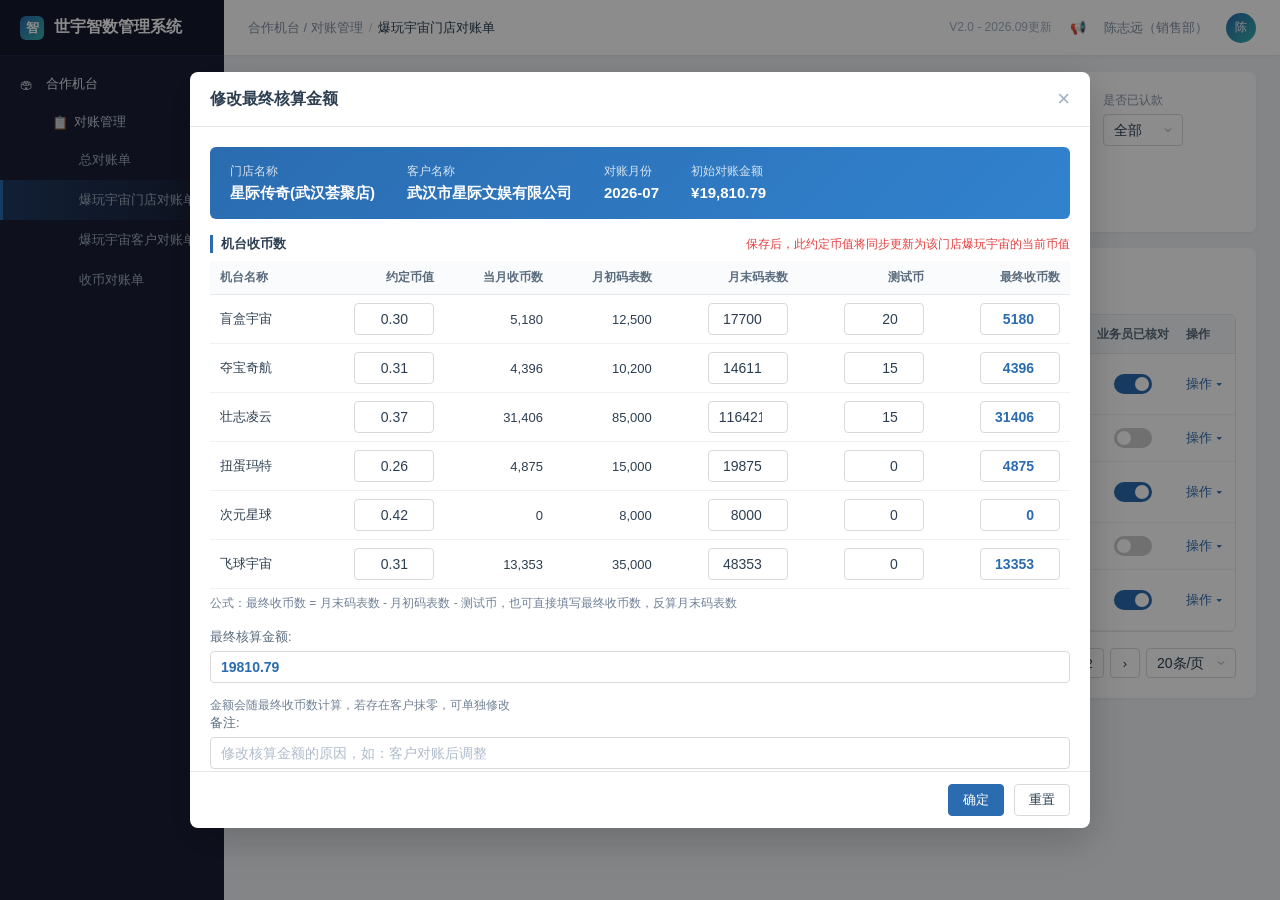
==== commit 32598c0e: "fix: 开发版仅显示总对账单/爆玩宇宙门店/爆玩宇宙客户/收币对账单四个页面" ====
--- a/zhishu-dev.html
+++ b/zhishu-dev.html
@@ -384,30 +384,30 @@
   <aside class="sidebar">
     <div class="logo"><span class="dot">智</span>世宇智数管理系统</div>
     <nav class="nav" id="nav">
-      <div class="nav-item" data-page="dashboard"><span class="icon">▦</span>仪表盘</div>
+      <div class="nav-item" data-page="dashboard" style="display:none;"><span class="icon">▦</span>仪表盘</div>
 
       <div class="nav-group">
         <div class="nav-parent open"><span class="left"><span class="icon">🏟</span>合作机台</span><span class="arrow">▶</span></div>
         <div class="nav-sub">
           <div class="nav-sub-parent open" onclick="this.classList.toggle('open')"><span class="left"><span class="icon">📋</span>对账管理</span><span class="arrow">▶</span></div>
           <div class="nav-sub-sub">
-            <div class="nav-item" data-page="p_recon_summary">总对账单</div>
-            <div class="nav-item" data-page="p1">亿玩赏门店对账单</div>
-            
-            <div class="nav-item" data-page="p3" style="">亿玩赏客户对账单</div>
-            <div class="nav-item" data-page="p2" style="">爆玩宇宙门店对账单</div><div class="nav-item" data-page="p_bw_cust">爆玩宇宙客户对账单</div>
-            <div class="nav-item active" data-page="p_coin_recon">收币对账单</div>
-          </div>
-          <div class="nav-sub-parent open" onclick="this.classList.toggle('open')"><span class="left"><span class="icon">🥚</span>扭蛋玛特</span><span class="arrow">▶</span></div>
-          <div class="nav-sub-sub">
-            <div class="nav-item" data-page="p_ndmt_machine">机台营收台账</div>
+            <div class="nav-item active" data-page="p_recon_summary">总对账单</div>
+            <div class="nav-item" data-page="p1" style="display:none;">亿玩赏门店对账单</div>
+            <div class="nav-item" data-page="p3" style="display:none;">亿玩赏客户对账单</div>
+            <div class="nav-item" data-page="p2">爆玩宇宙门店对账单</div>
+            <div class="nav-item" data-page="p_bw_cust">爆玩宇宙客户对账单</div>
+            <div class="nav-item" data-page="p_coin_recon">收币对账单</div>
+          </div>
+          <div class="nav-sub-parent" onclick="this.classList.toggle('open')" style="display:none;"><span class="left"><span class="icon">🥚</span>扭蛋玛特</span><span class="arrow">▶</span></div>
+          <div class="nav-sub-sub" style="display:none;">
+            <div class="nav-item" data-page="p_ndmt_machine" style="display:none;">机台营收台账</div>
             <div class="nav-item" data-page="p_ndmt_store" style="display:none;">门店台账</div>
             <div class="nav-item" data-page="p_ndmt_cust" style="display:none;">客户台账</div>
           </div>
         </div>
       </div>
 
-      <div class="nav-group">
+      <div class="nav-group" style="display:none;">
         <div class="nav-parent open"><span class="left"><span class="icon">฿</span>分成管理</span><span class="arrow">▶</span></div>
         <div class="nav-sub">
           <div class="nav-item" data-page="p4">分成账期管理</div>
@@ -415,7 +415,7 @@
         </div>
       </div>
 
-      <div class="nav-group">
+      <div class="nav-group" style="display:none;">
         <div class="nav-parent open"><span class="left"><span class="icon">¥</span>认款管理</span><span class="arrow">▶</span></div>
         <div class="nav-sub">
           <div class="nav-item" data-page="p7">认款列表</div>
@@ -423,9 +423,9 @@
         </div>
       </div>
 
-      <div class="nav-item" data-page="p_chat"><span class="icon">💬</span>合作客户群聊关联管理</div>
-
-      <div class="nav-group">
+      <div class="nav-item" data-page="p_chat" style="display:none;"><span class="icon">💬</span>合作客户群聊关联管理</div>
+
+      <div class="nav-group" style="display:none;">
         <div class="nav-parent open"><span class="left"><span class="icon">⚙</span>基础设置</span><span class="arrow">▶</span></div>
         <div class="nav-sub">
           <div class="nav-item" data-page="base_cust">客户管理</div>
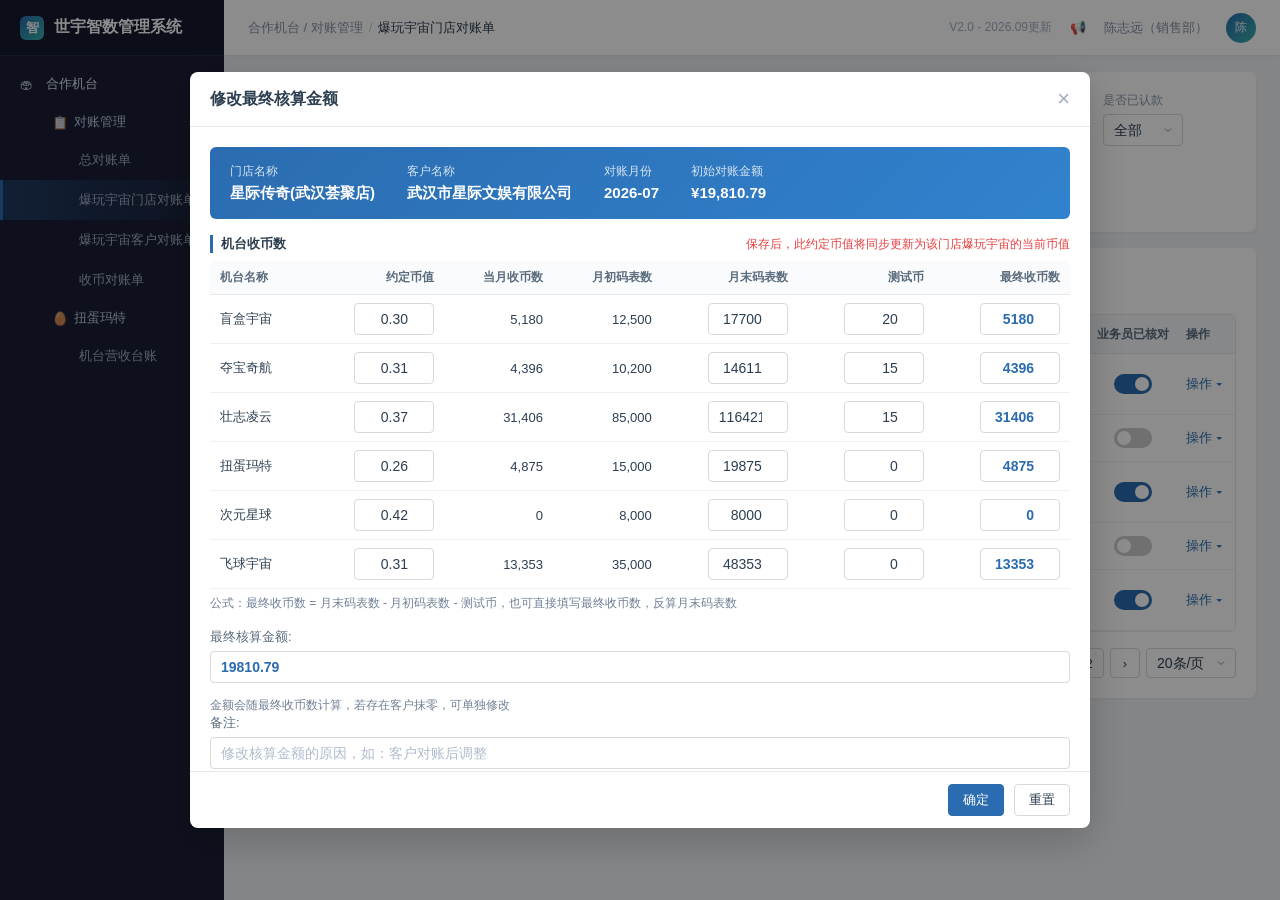
==== commit ce32834d: "fix: 开发版恢复扭蛋玛特-机台营收台账显示" ====
--- a/zhishu-dev.html
+++ b/zhishu-dev.html
@@ -398,9 +398,9 @@
             <div class="nav-item" data-page="p_bw_cust">爆玩宇宙客户对账单</div>
             <div class="nav-item" data-page="p_coin_recon">收币对账单</div>
           </div>
-          <div class="nav-sub-parent" onclick="this.classList.toggle('open')" style="display:none;"><span class="left"><span class="icon">🥚</span>扭蛋玛特</span><span class="arrow">▶</span></div>
-          <div class="nav-sub-sub" style="display:none;">
-            <div class="nav-item" data-page="p_ndmt_machine" style="display:none;">机台营收台账</div>
+          <div class="nav-sub-parent open" onclick="this.classList.toggle('open')"><span class="left"><span class="icon">🥚</span>扭蛋玛特</span><span class="arrow">▶</span></div>
+          <div class="nav-sub-sub">
+            <div class="nav-item" data-page="p_ndmt_machine">机台营收台账</div>
             <div class="nav-item" data-page="p_ndmt_store" style="display:none;">门店台账</div>
             <div class="nav-item" data-page="p_ndmt_cust" style="display:none;">客户台账</div>
           </div>
